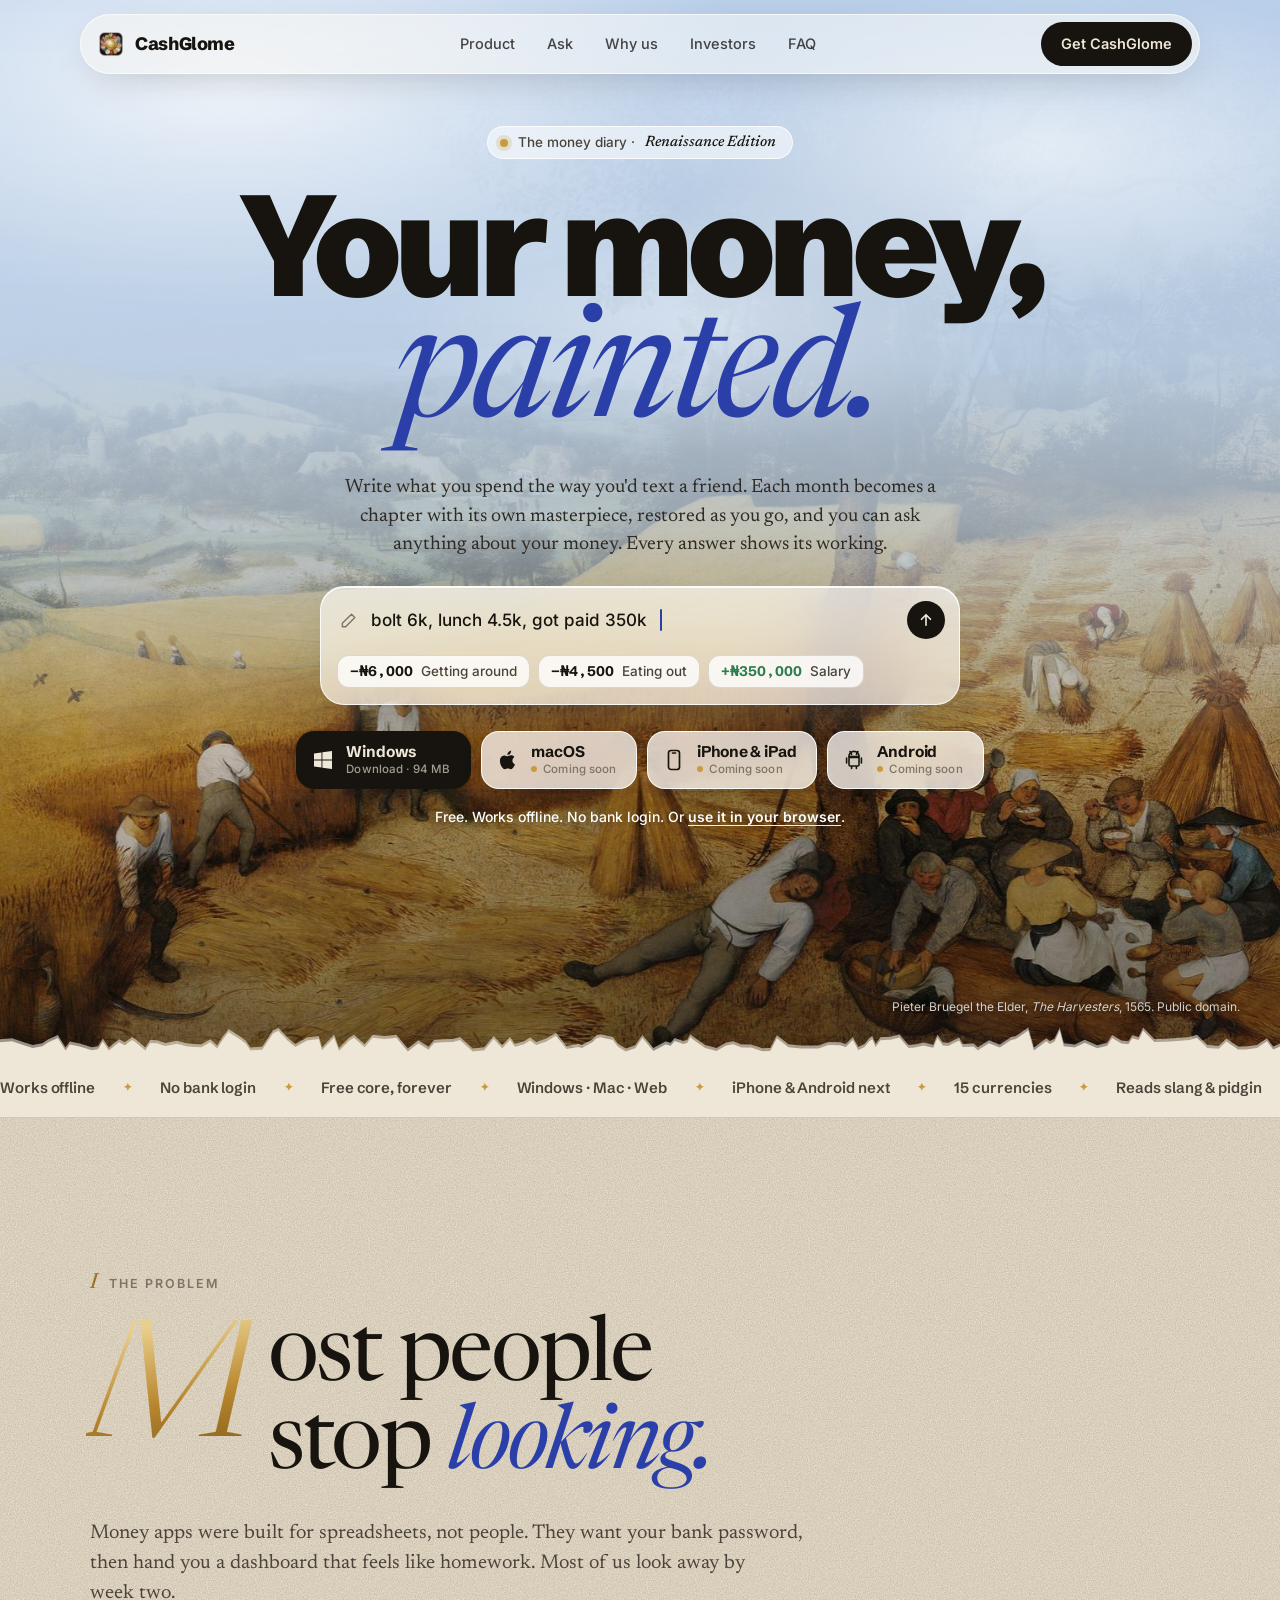
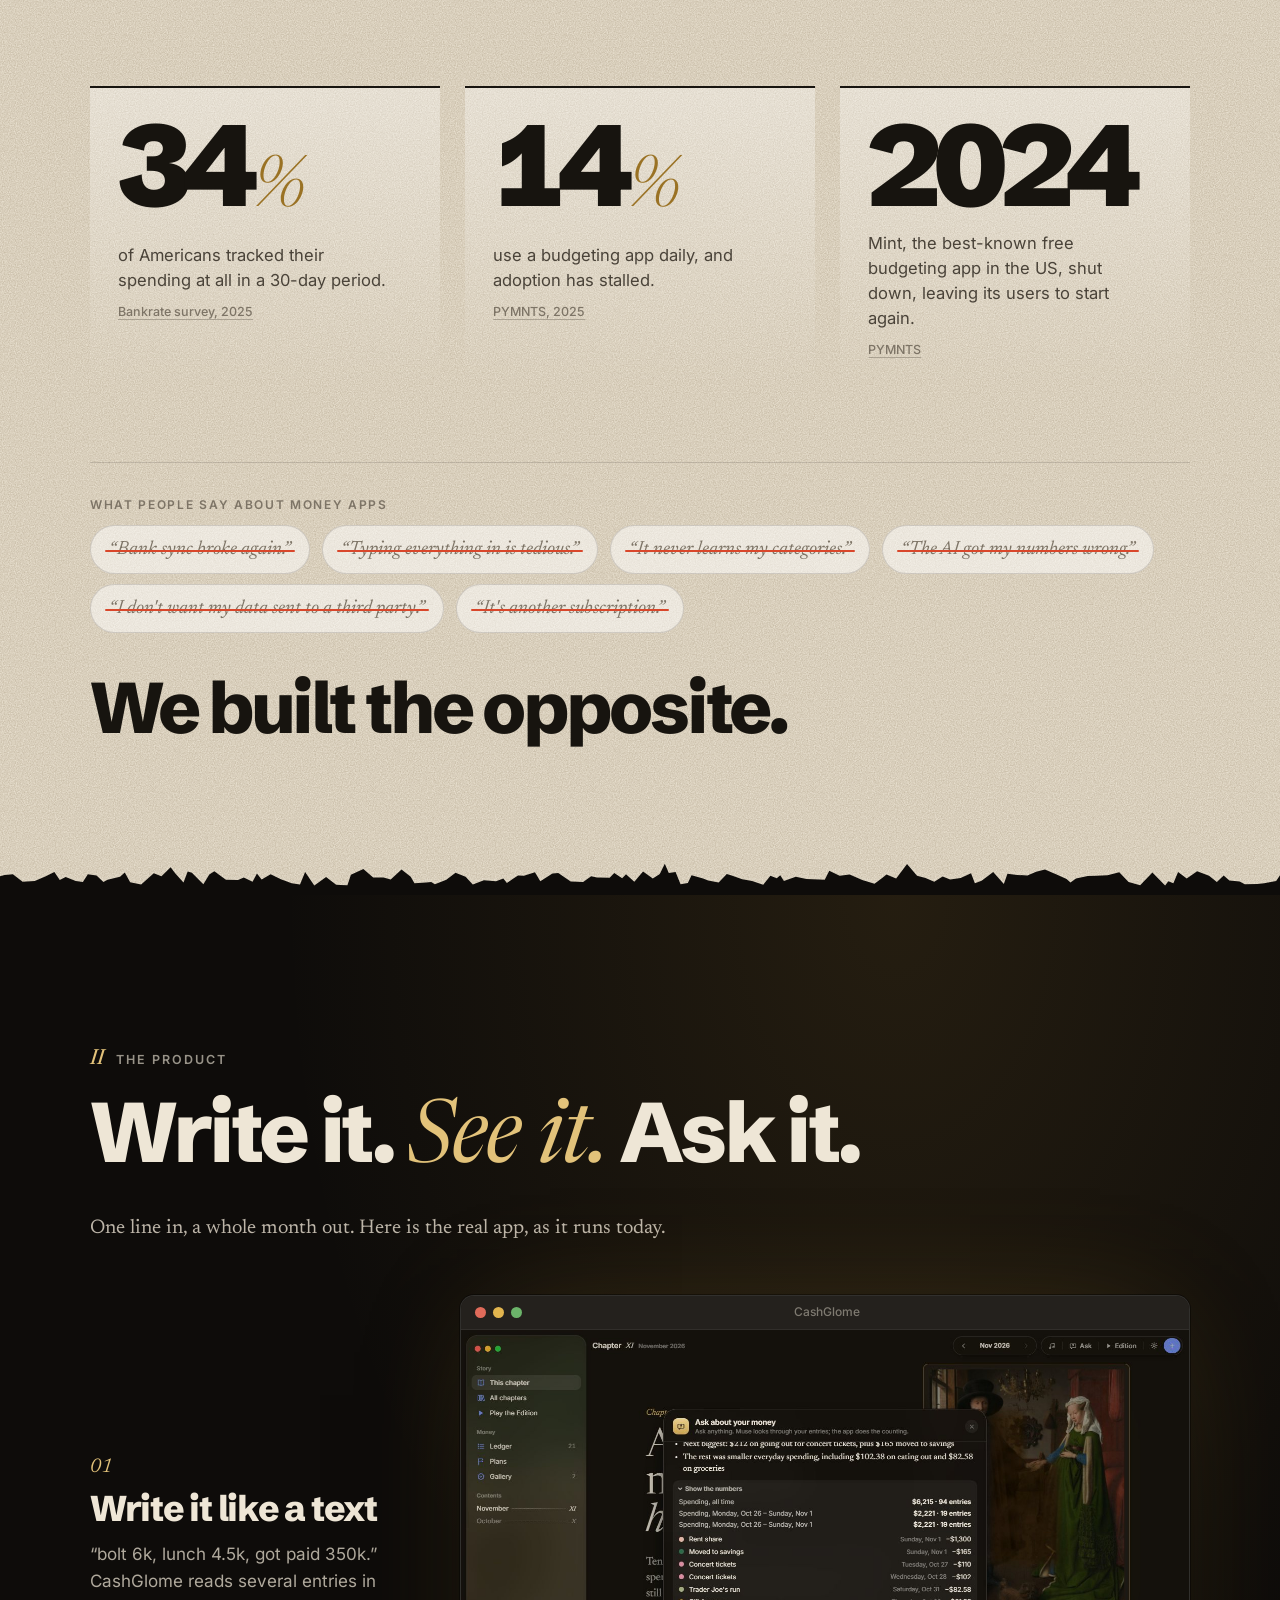
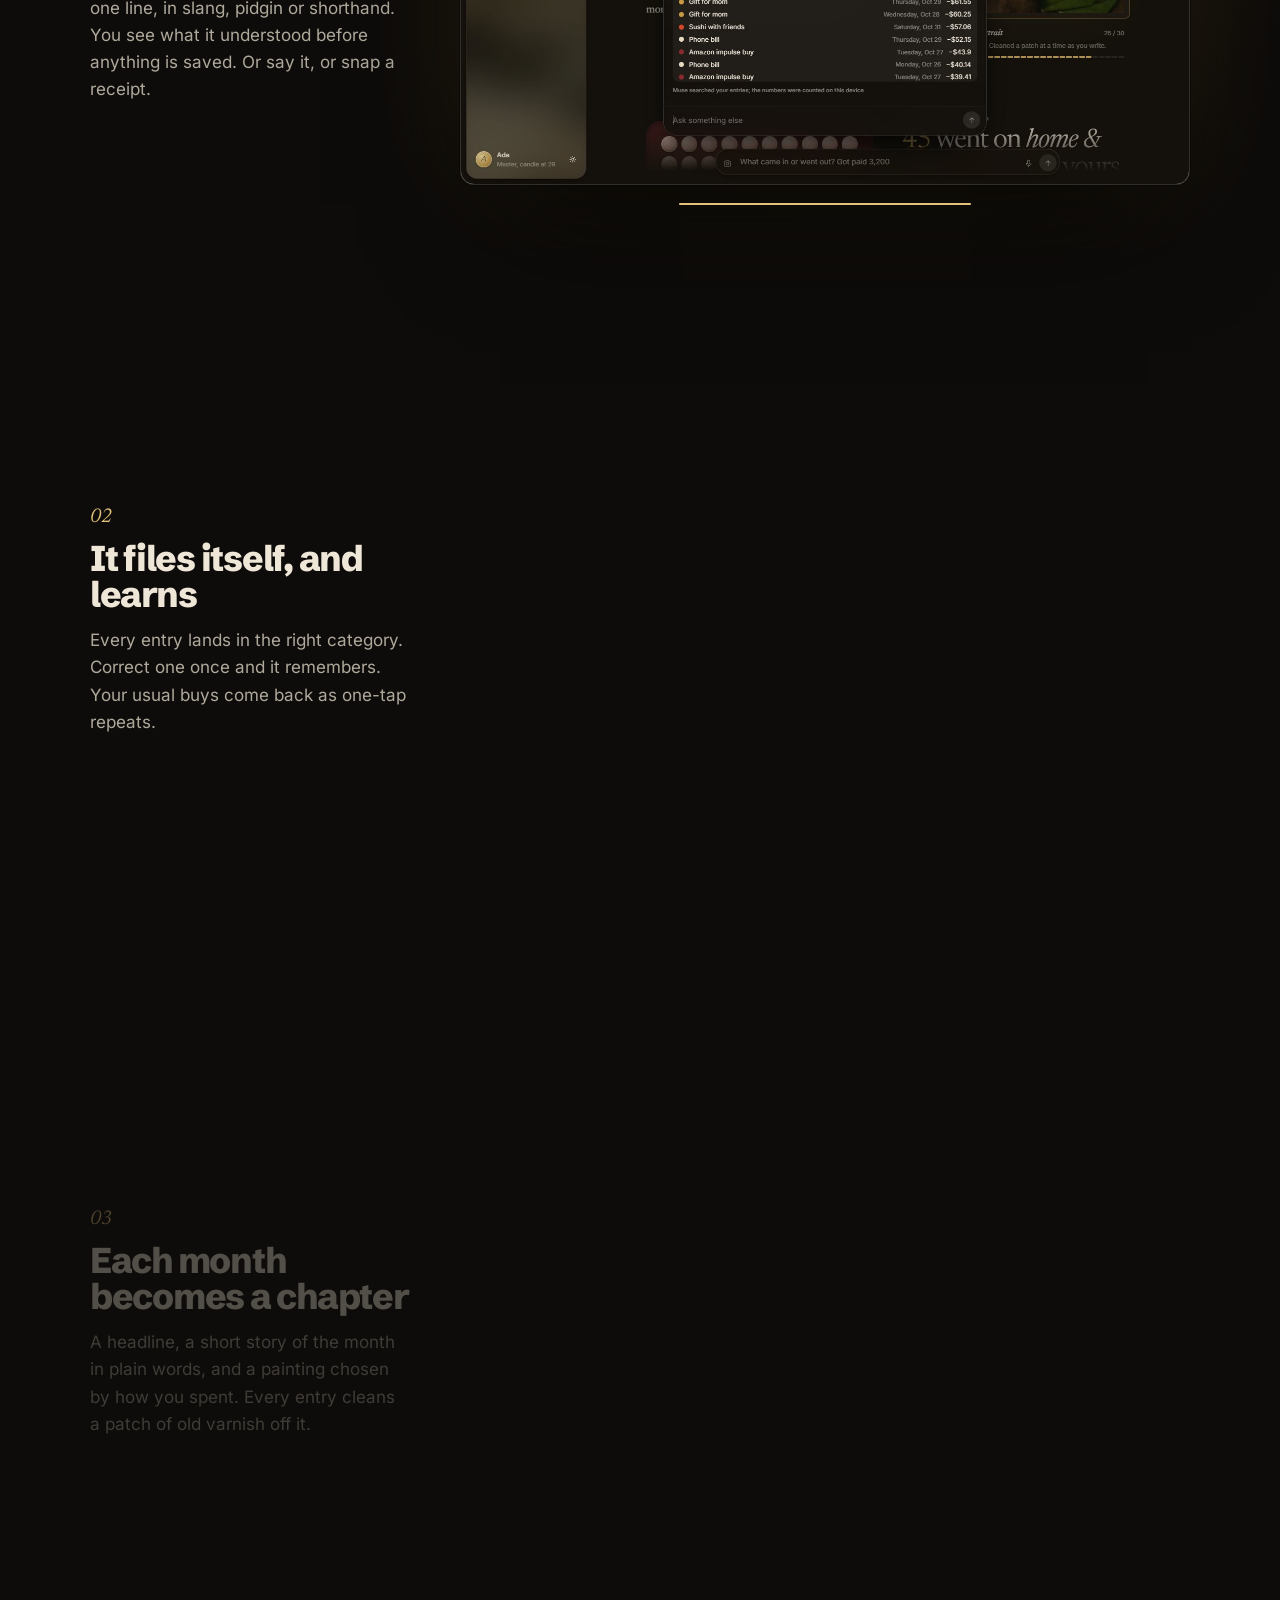
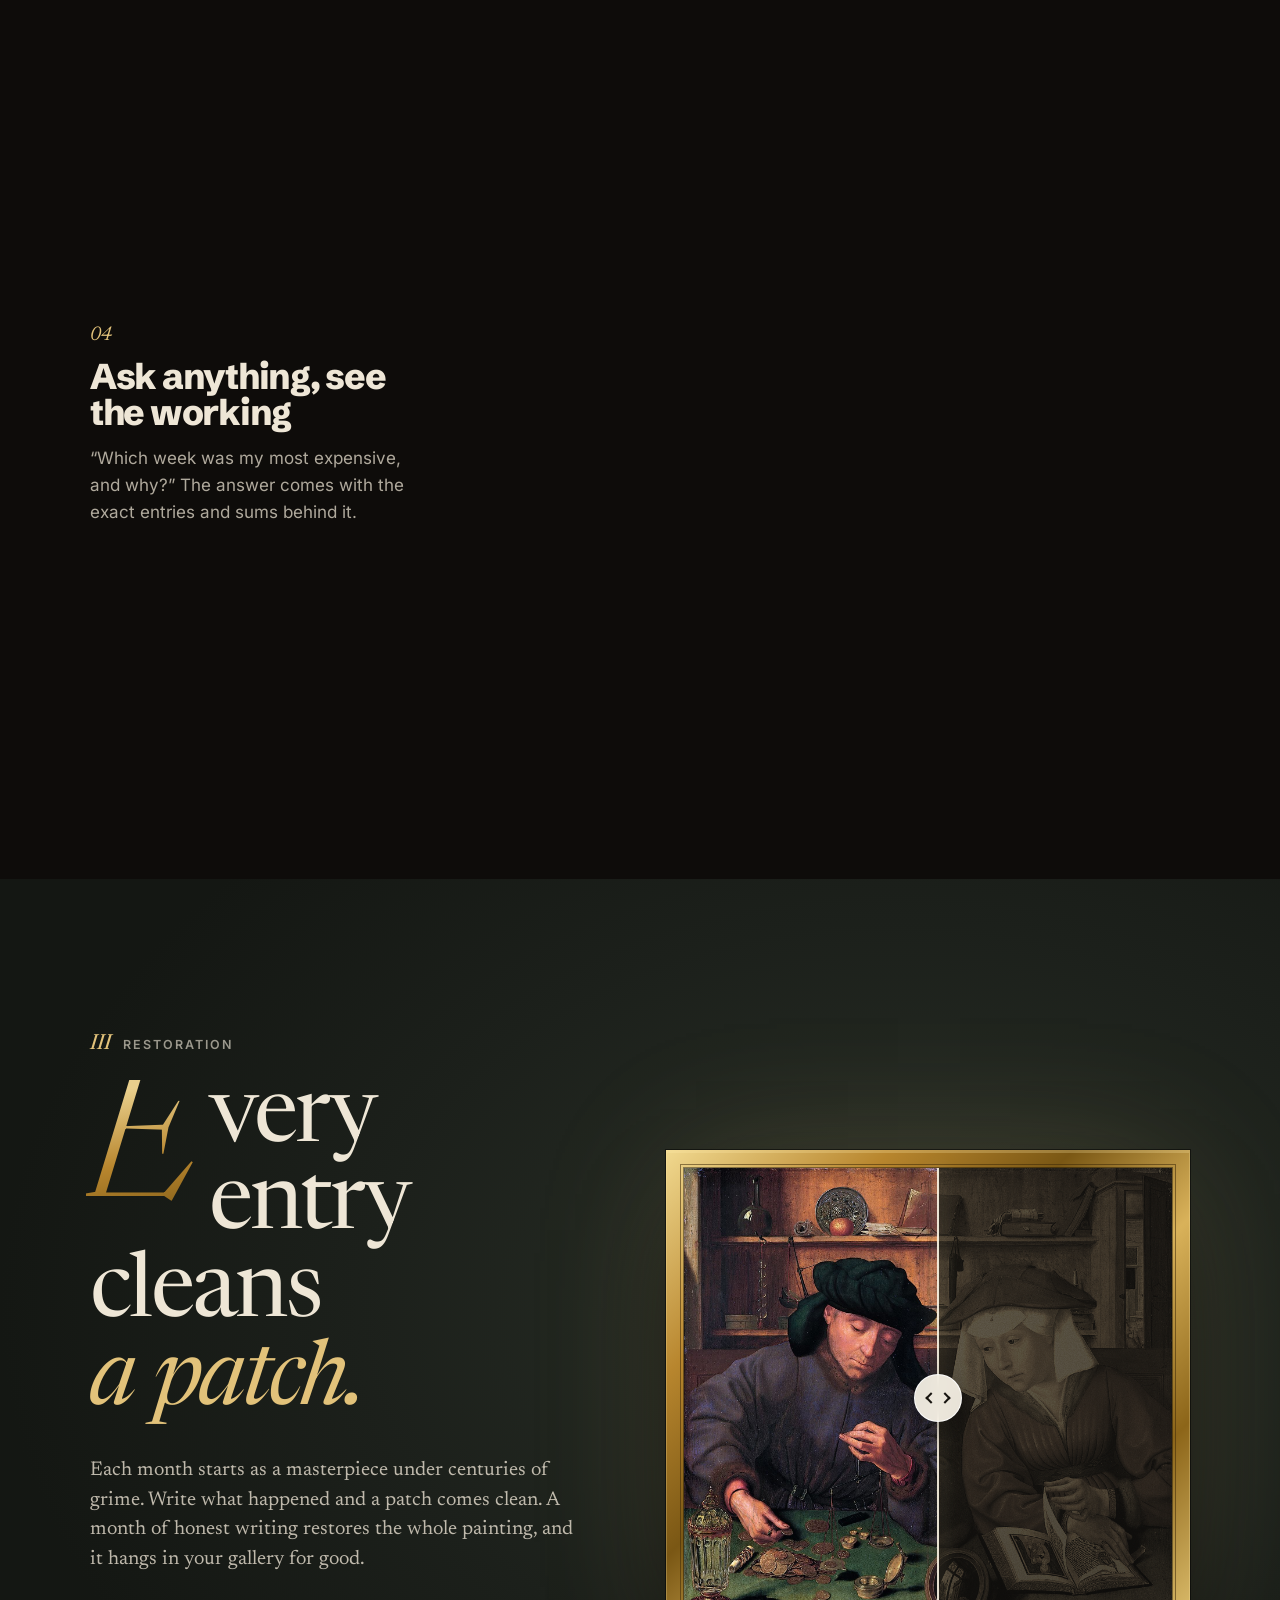
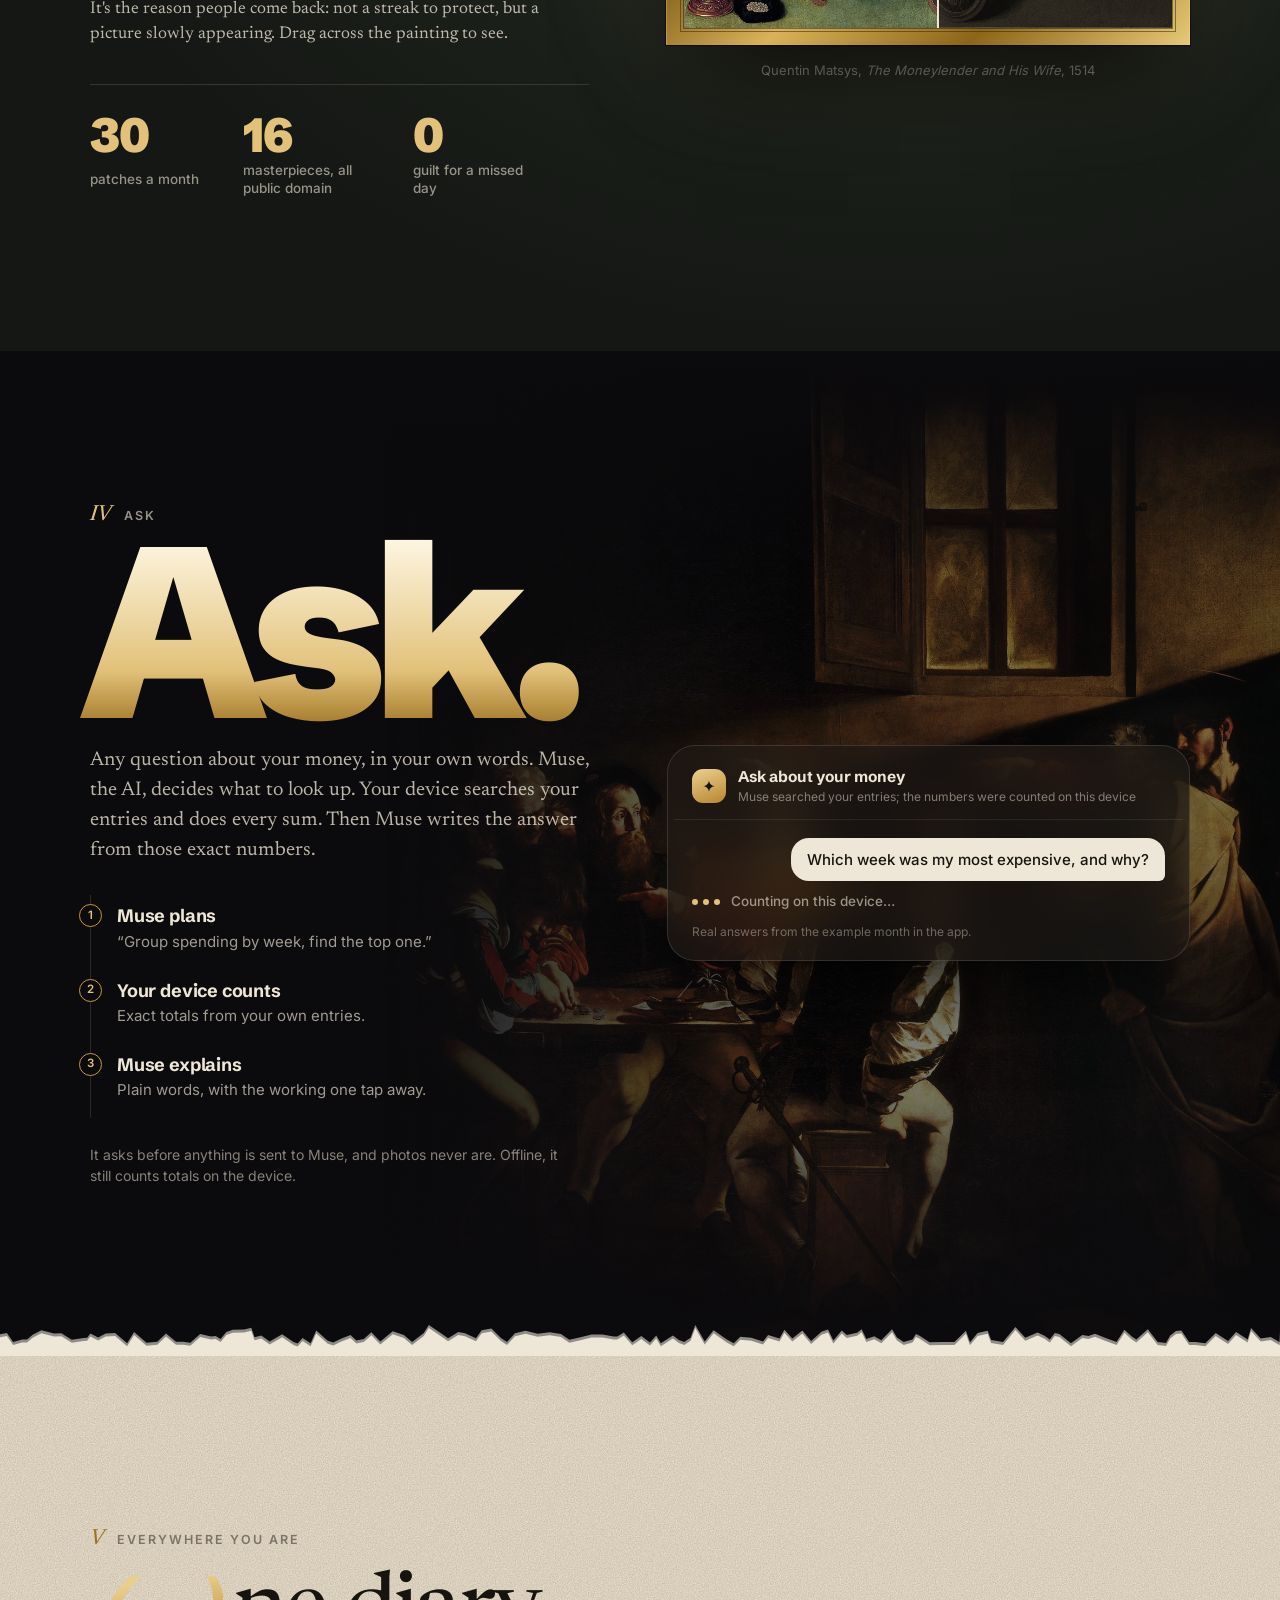
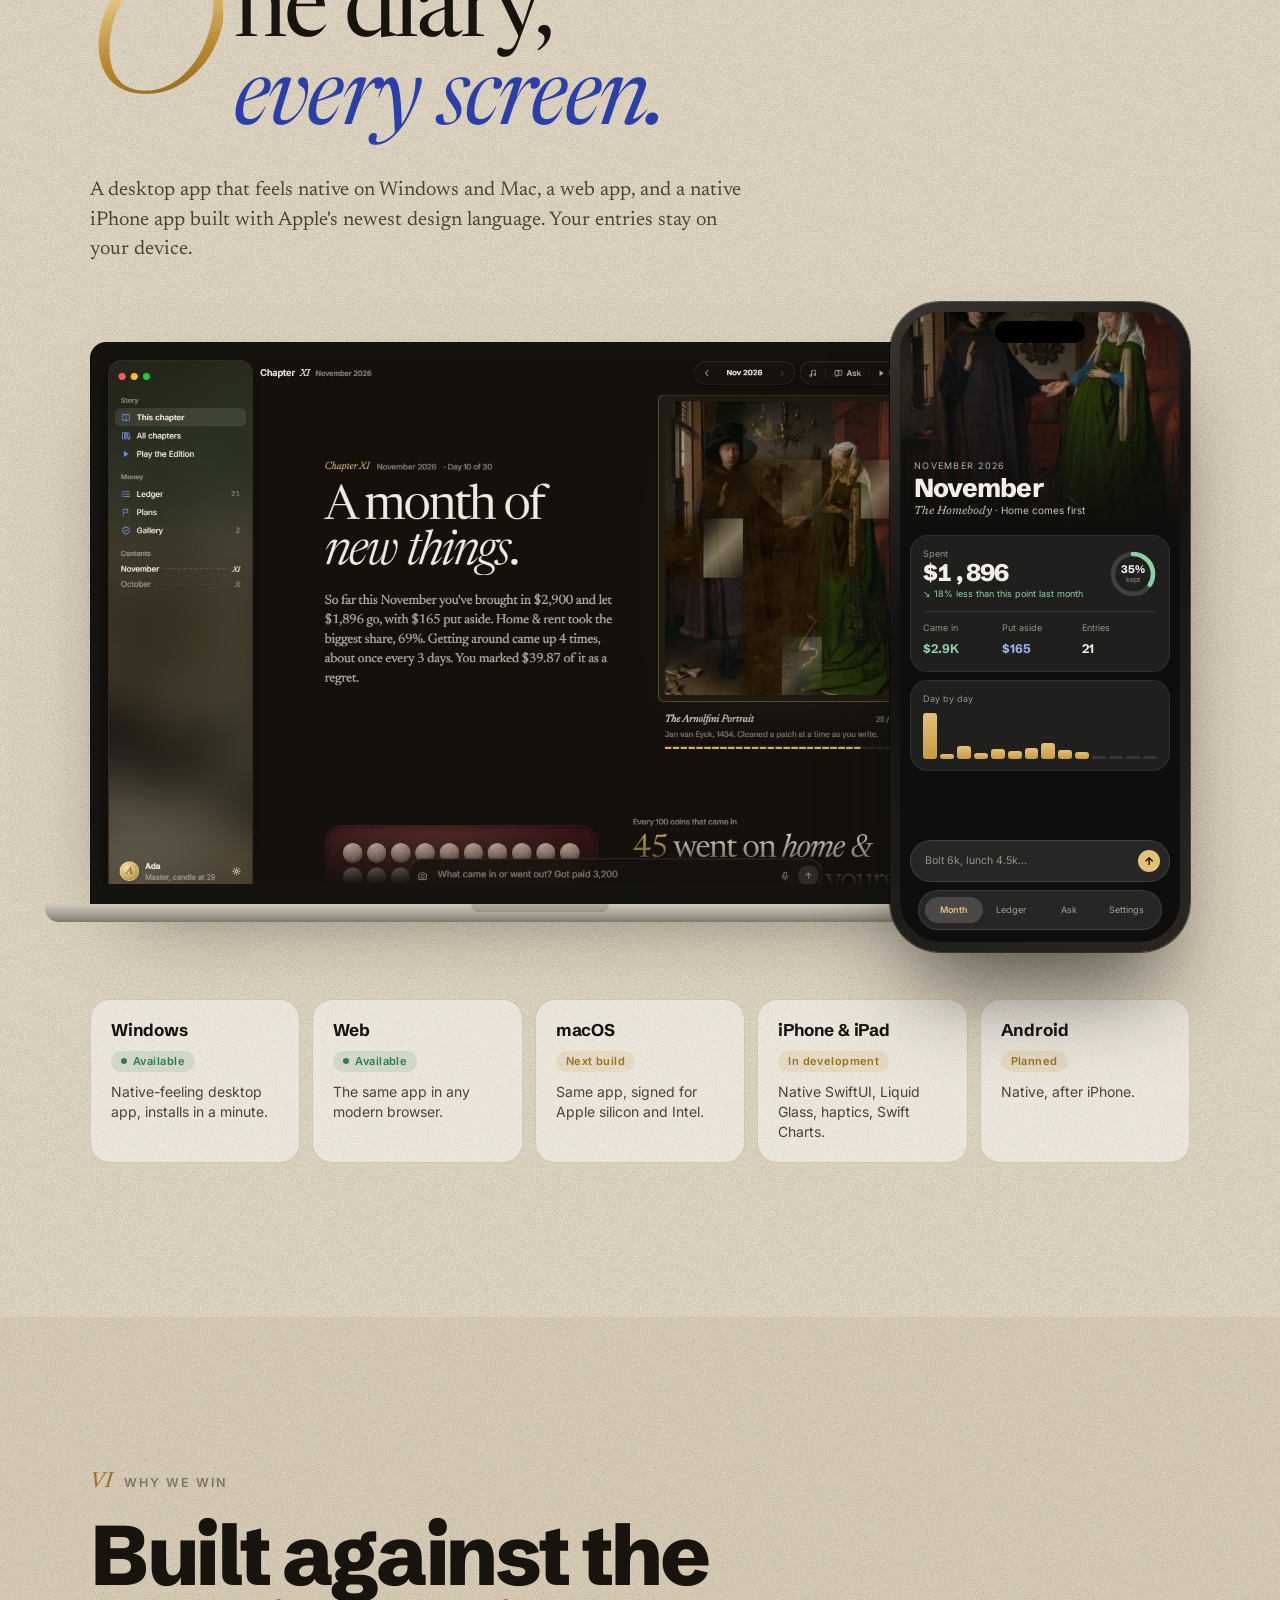
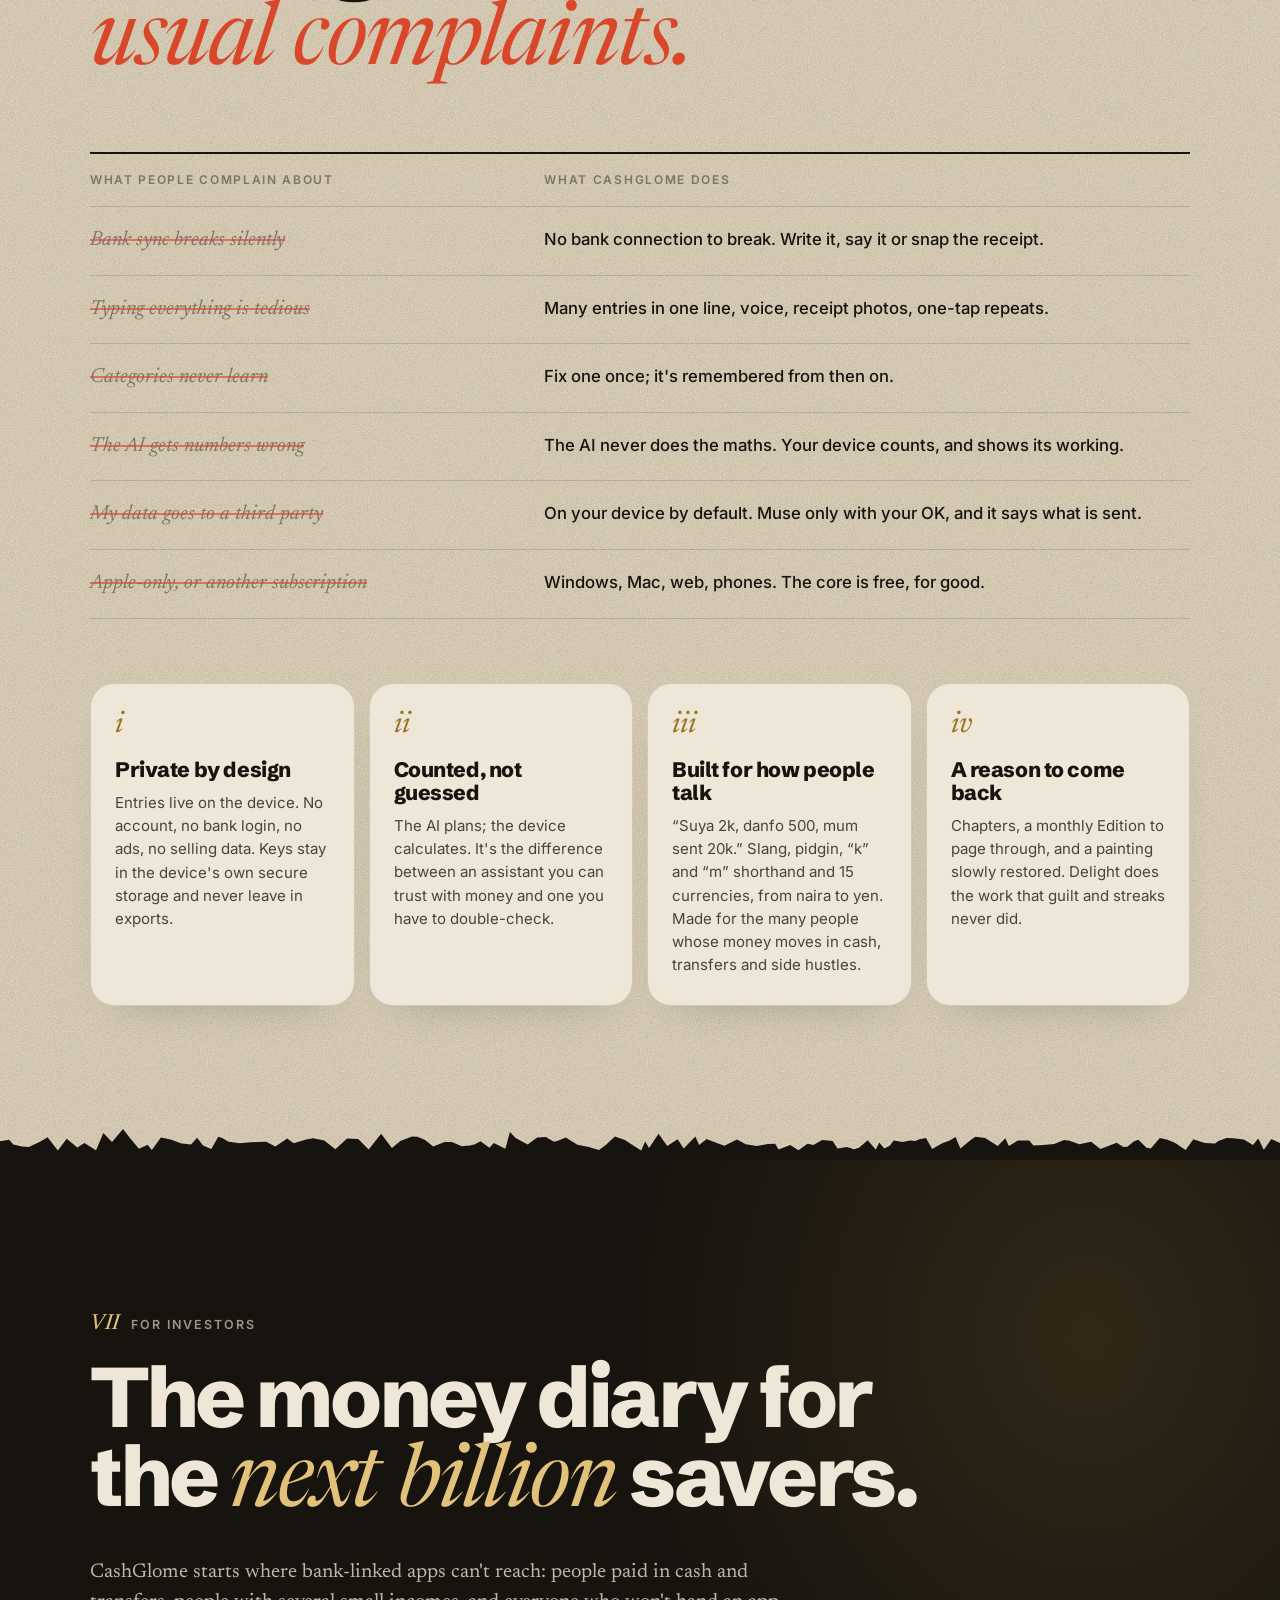
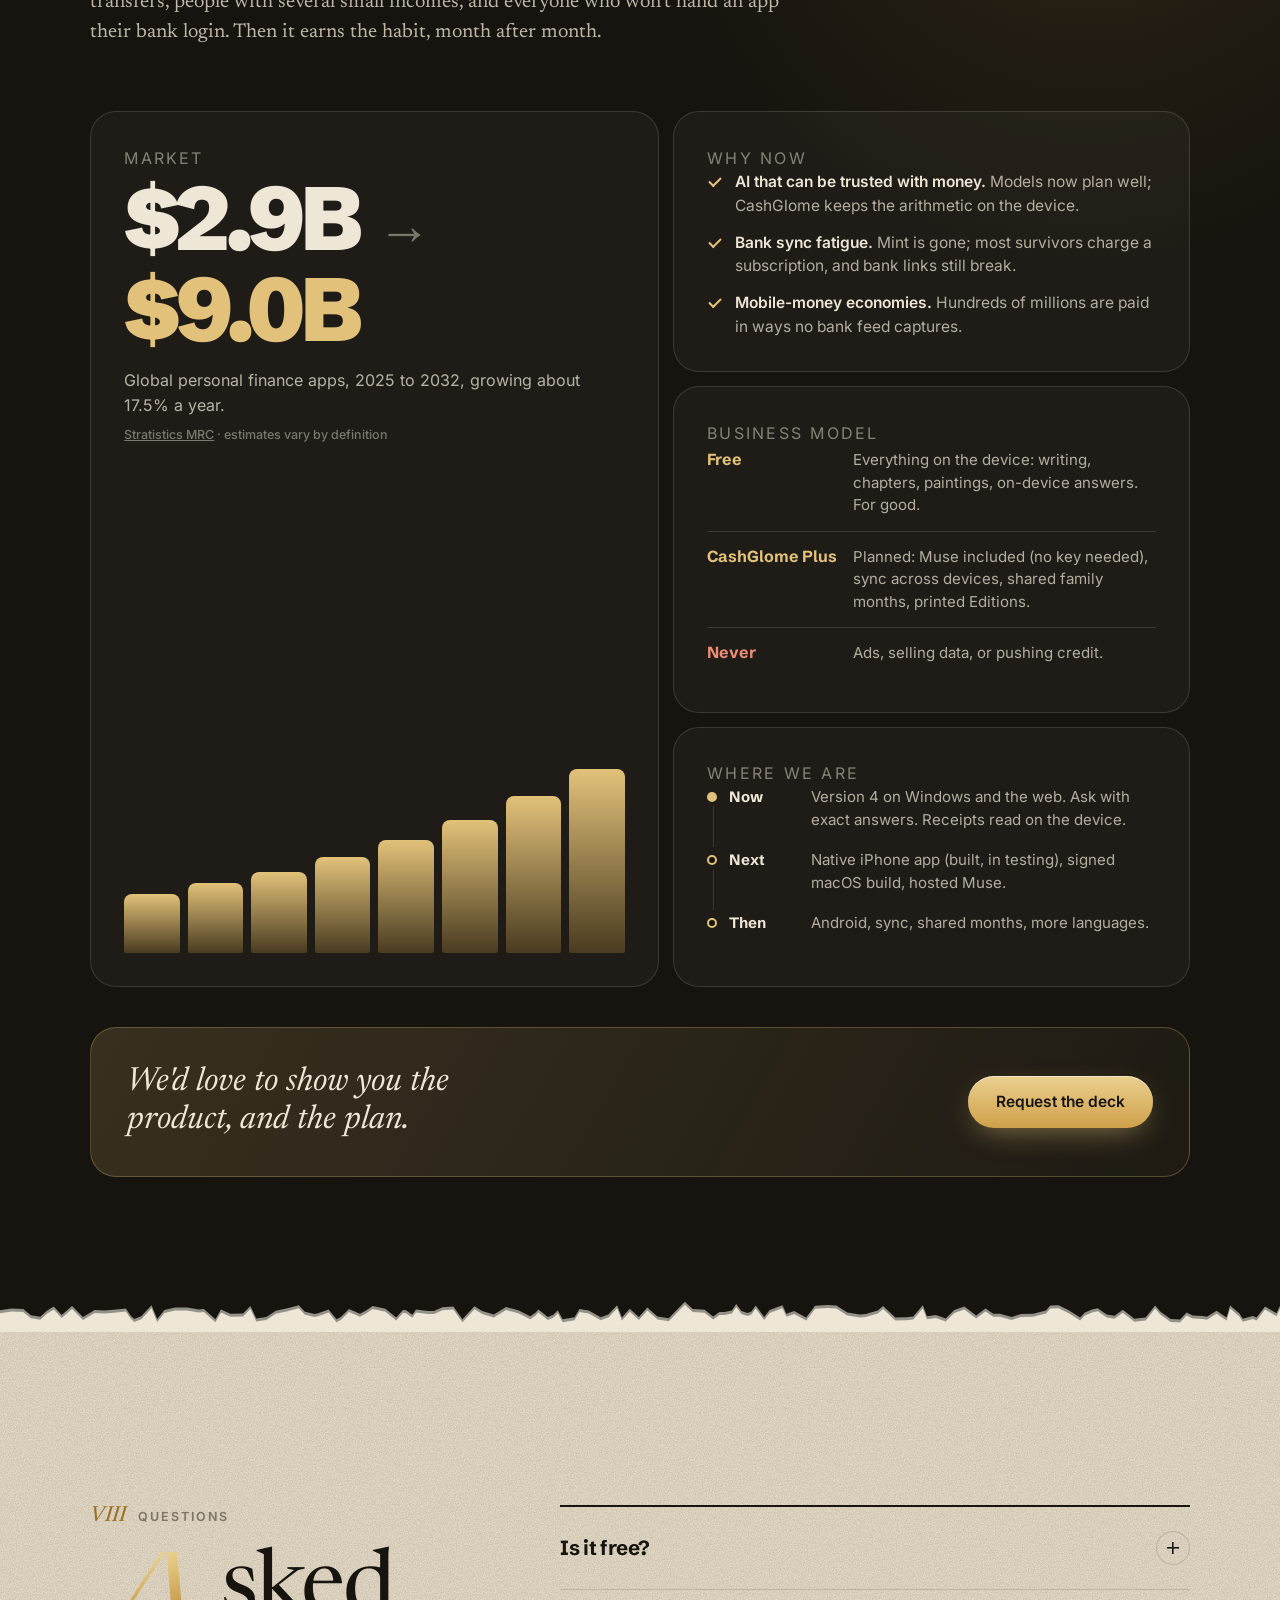
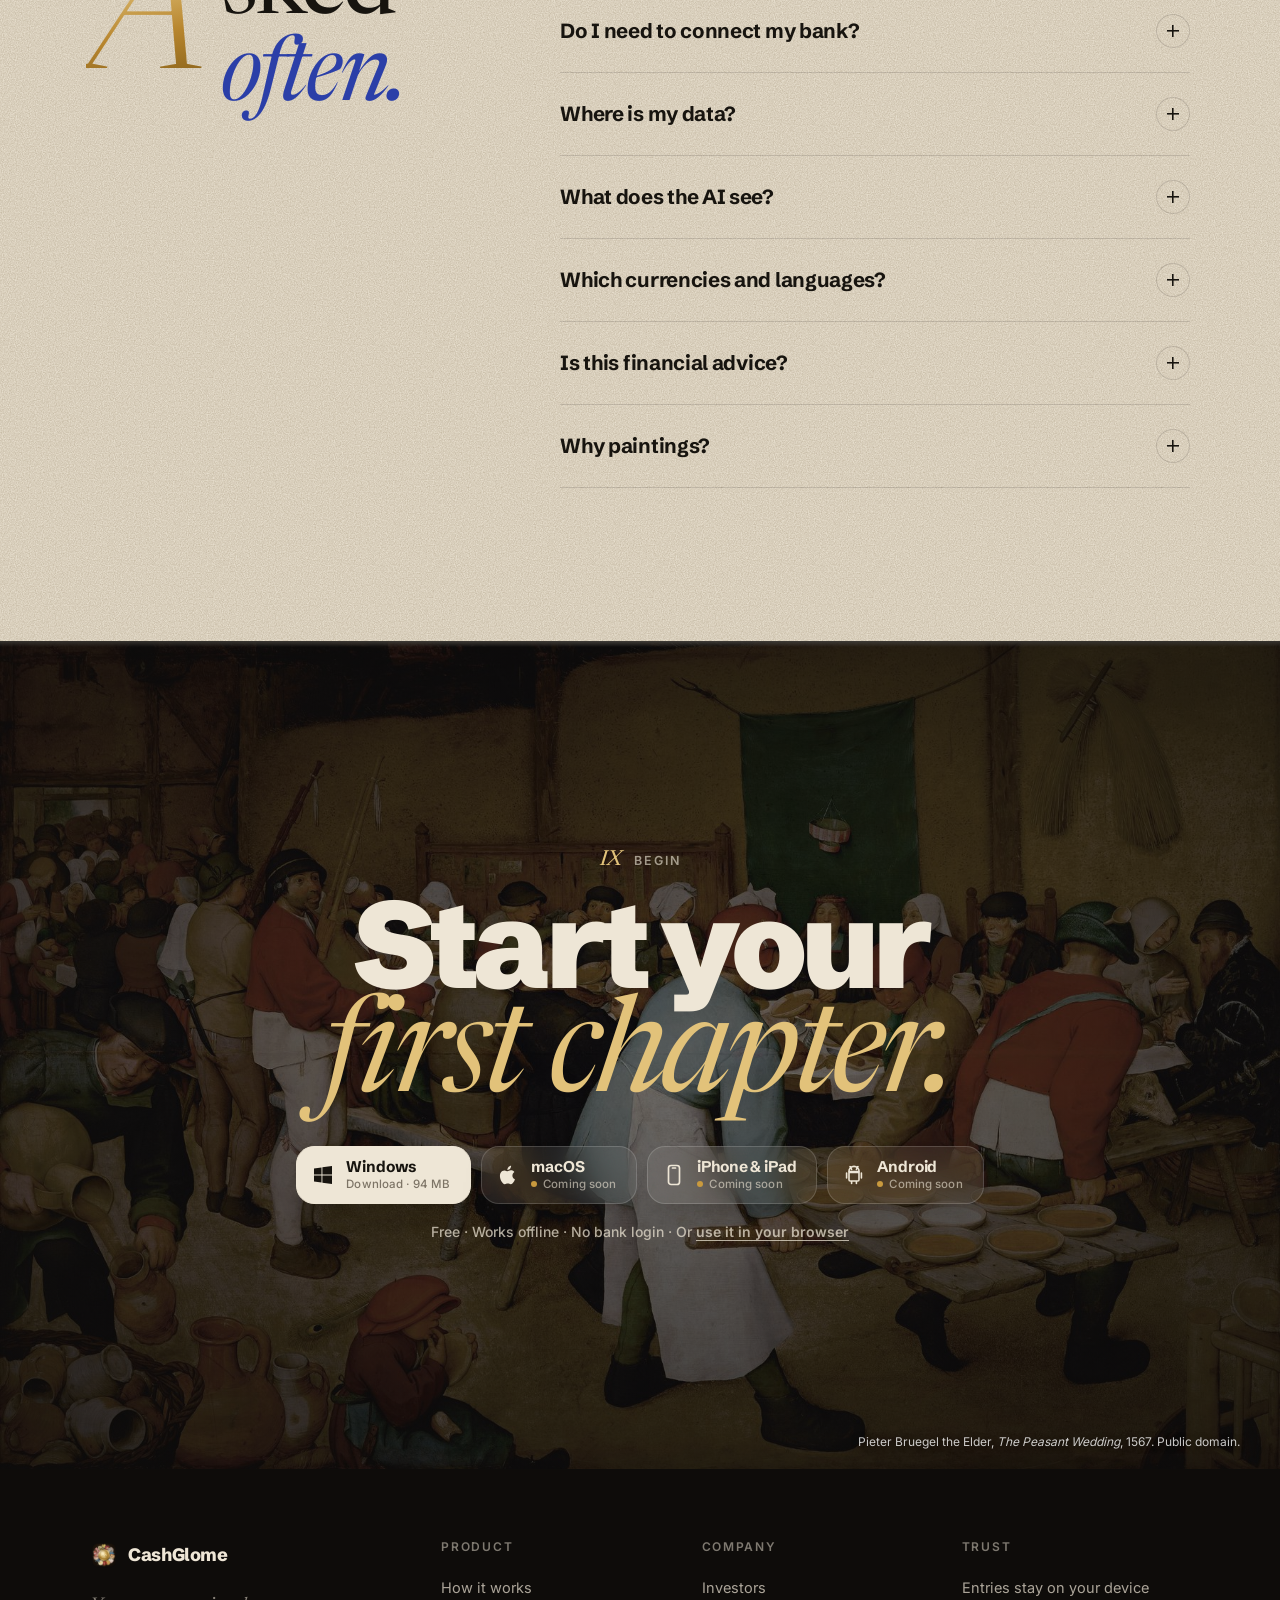
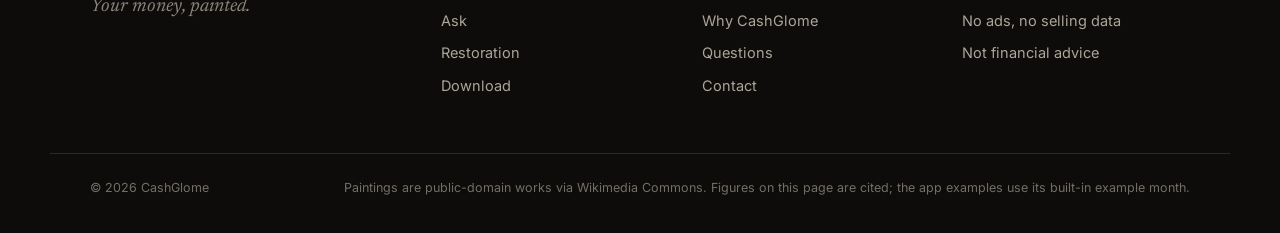
==== index.html @ af5a726a "Ask answers anything from your entries; iPhone app; landing page - Ask: Muse plans with query_entrie" ====
<!doctype html>
<html lang="en">
<head>
  <meta charset="utf-8">
  <meta name="viewport" content="width=device-width, initial-scale=1, viewport-fit=cover">
  <title>CashGlome — Your money, painted.</title>
  <meta name="description" content="CashGlome is a private money diary. Write what you spend the way you'd text a friend; each month becomes a chapter with its own restored masterpiece, and you can ask anything about your money, with the working shown.">
  <meta name="theme-color" content="#0E0C0A">
  <meta property="og:title" content="CashGlome — Your money, painted.">
  <meta property="og:description" content="A private money diary. Write it, see it, ask it. Works offline. No bank login.">
  <meta property="og:image" content="assets/art/lg/harvesters.jpg">
  <link rel="icon" href="assets/icon-64.png">
  <link rel="apple-touch-icon" href="assets/icon-256.png">
  <link rel="preload" href="assets/fonts/grotesk.woff2" as="font" type="font/woff2" crossorigin>
  <link rel="preload" href="assets/fonts/newsreader-italic.woff2" as="font" type="font/woff2" crossorigin>
  <link rel="preload" href="assets/art/lg/harvesters.jpg" as="image" fetchpriority="high">
  <link rel="stylesheet" href="styles.css">
</head>
<body>
<a class="skip" href="#main">Skip to content</a>

<!-- ══════════ Navigation ══════════ -->
<header class="nav" data-nav>
  <a class="brand" href="#top" aria-label="CashGlome, home">
    <img src="assets/icon-64.png" alt="" width="28" height="28">
    <span>CashGlome</span>
  </a>
  <nav class="nav-links" aria-label="Sections">
    <a href="#product">Product</a>
    <a href="#ask">Ask</a>
    <a href="#why">Why us</a>
    <a href="#investors">Investors</a>
    <a href="#faq">FAQ</a>
  </nav>
  <a class="btn btn-ink nav-cta" href="#download" data-os-label>Get CashGlome</a>
</header>

<!-- ══════════ The Contents: a sticky index, like a book's ══════════ -->
<aside class="index" aria-label="Contents" data-index>
  <div class="index-title">Contents</div>
  <ol>
    <li><a href="#problem"><span>The problem</span><i>I</i></a></li>
    <li><a href="#product"><span>The product</span><i>II</i></a></li>
    <li><a href="#restore"><span>Restoration</span><i>III</i></a></li>
    <li><a href="#ask"><span>Ask</span><i>IV</i></a></li>
    <li><a href="#everywhere"><span>Everywhere</span><i>V</i></a></li>
    <li><a href="#why"><span>Why we win</span><i>VI</i></a></li>
    <li><a href="#investors"><span>For investors</span><i>VII</i></a></li>
    <li><a href="#faq"><span>Questions</span><i>VIII</i></a></li>
    <li><a href="#download"><span>Begin</span><i>IX</i></a></li>
  </ol>
</aside>

<main id="main">

<!-- ══════════ Hero ══════════ -->
<section class="hero" id="top" data-theme="light">
  <div class="hero-art" aria-hidden="true">
    <img src="assets/art/lg/harvesters.jpg" srcset="assets/art/harvesters.jpg 960w, assets/art/lg/harvesters.jpg 1800w" sizes="100vw" alt="" fetchpriority="high" decoding="async">
  </div>
  <div class="hero-sky" aria-hidden="true"></div>

  <div class="hero-inner">
    <p class="edition-chip"><span class="dot"></span> The money diary · <em>Renaissance Edition</em></p>
    <h1 class="hero-title">
      <span class="line">Your money,</span>
      <span class="line"><em>painted.</em></span>
    </h1>
    <p class="hero-sub">Write what you spend the way you'd text a friend. Each month becomes a chapter with its own masterpiece, restored as you go, and you can ask anything about your money. Every answer shows its working.</p>

    <!-- A composer, like the app's: it reads as it types. -->
    <div class="composer" aria-label="Example: CashGlome reading a sentence">
      <div class="composer-box">
        <svg class="composer-icon" viewBox="0 0 24 24" aria-hidden="true"><path d="M4 20h4L19 9l-4-4L4 16v4Z" fill="none" stroke="currentColor" stroke-width="1.7" stroke-linejoin="round"/></svg>
        <span class="composer-text" data-typer aria-live="off">bolt 6k, lunch 4.5k, got paid 350k</span><span class="caret" aria-hidden="true"></span>
        <span class="composer-send" aria-hidden="true"><svg viewBox="0 0 24 24"><path d="M12 19V5m0 0-6 6m6-6 6 6" fill="none" stroke="currentColor" stroke-width="2.2" stroke-linecap="round" stroke-linejoin="round"/></svg></span>
      </div>
      <div class="composer-read" data-read aria-live="polite"></div>
    </div>

    <div class="downloads" data-downloads>
      <a class="dl" data-platform="windows" href="#">
        <svg viewBox="0 0 24 24" aria-hidden="true"><path d="M3 5.5 10.5 4.4v7.1H3V5.5Zm0 13 7.5 1.1v-7H3v5.9Zm8.4 1.2L21 21V12.6h-9.6v7.1Zm0-15.4v7.2H21V3l-9.6 1.3Z" fill="currentColor"/></svg>
        <span><b>Windows</b><small data-note>Download</small></span>
      </a>
      <a class="dl" data-platform="mac" href="#">
        <svg viewBox="0 0 24 24" aria-hidden="true"><path d="M16.4 12.6c0-2.3 1.9-3.4 2-3.5-1.1-1.6-2.8-1.8-3.4-1.8-1.4-.1-2.8.9-3.5.9-.7 0-1.8-.9-3-.8-1.5 0-3 .9-3.8 2.3-1.6 2.8-.4 7 1.2 9.3.8 1.1 1.7 2.4 2.9 2.3 1.2 0 1.6-.7 3-.7s1.8.7 3 .7c1.3 0 2.1-1.1 2.8-2.3.9-1.3 1.3-2.6 1.3-2.6s-2.5-1-2.5-3.8ZM14.1 5.8c.6-.8 1.1-1.9 1-3-.9 0-2.1.6-2.7 1.4-.6.7-1.1 1.8-1 2.8 1 .1 2.1-.5 2.7-1.2Z" fill="currentColor"/></svg>
        <span><b>macOS</b><small data-note>Download</small></span>
      </a>
      <a class="dl" data-platform="ios" href="#">
        <svg viewBox="0 0 24 24" aria-hidden="true"><rect x="6.5" y="2.5" width="11" height="19" rx="2.6" fill="none" stroke="currentColor" stroke-width="1.7"/><path d="M10.5 5h3" stroke="currentColor" stroke-width="1.7" stroke-linecap="round"/></svg>
        <span><b>iPhone &amp; iPad</b><small data-note>App Store</small></span>
      </a>
      <a class="dl" data-platform="android" href="#">
        <svg viewBox="0 0 24 24" aria-hidden="true"><path d="M7 9.5h10v7.2a1.3 1.3 0 0 1-1.3 1.3H8.3A1.3 1.3 0 0 1 7 16.7V9.5Zm-.1-1a5.1 5.1 0 0 1 10.2 0H6.9ZM9.6 6.4h.01M14.4 6.4h.01M8 3.6l1.2 1.8M16 3.6l-1.2 1.8M4.6 10v5M19.4 10v5M9.6 18v2.4M14.4 18v2.4" fill="none" stroke="currentColor" stroke-width="1.6" stroke-linecap="round"/></svg>
        <span><b>Android</b><small data-note>Google Play</small></span>
      </a>
    </div>
    <p class="hero-fine">Free. Works offline. No bank login. Or <a href="#" data-web-link>use it in your browser</a>.</p>
  </div>

  <p class="hero-credit">Pieter Bruegel the Elder, <em>The Harvesters</em>, 1565. Public domain.</p>
  <svg class="tear tear-bottom" data-tear="paper" aria-hidden="true" preserveAspectRatio="none"></svg>
</section>

<!-- ══════════ Facts ticker ══════════ -->
<div class="ticker" aria-label="At a glance" data-theme="light">
  <div class="ticker-track">
    <span>Works offline</span><span>No bank login</span><span>Free core, forever</span><span>Windows · Mac · Web</span><span>iPhone &amp; Android next</span>
    <span>15 currencies</span><span>Reads slang &amp; pidgin</span><span>Categories that learn</span><span>Answers show their working</span><span>16 public-domain masterpieces</span>
    <span aria-hidden="true">Works offline</span><span aria-hidden="true">No bank login</span><span aria-hidden="true">Free core, forever</span><span aria-hidden="true">Windows · Mac · Web</span><span aria-hidden="true">iPhone &amp; Android next</span>
    <span aria-hidden="true">15 currencies</span><span aria-hidden="true">Reads slang &amp; pidgin</span><span aria-hidden="true">Categories that learn</span><span aria-hidden="true">Answers show their working</span><span aria-hidden="true">16 public-domain masterpieces</span>
  </div>
</div>

<!-- ══════════ I. The problem ══════════ -->
<section class="paper section" id="problem" data-theme="light">
  <div class="wrap">
    <p class="kicker"><i>I</i> The problem</p>
    <h2 class="swash"><span class="cap">M</span>ost people stop <em>looking.</em></h2>
    <p class="lede">Money apps were built for spreadsheets, not people. They want your bank password, then hand you a dashboard that feels like homework. Most of us look away by week two.</p>

    <div class="stats">
      <figure class="stat reveal">
        <div class="stat-num" data-count="34">34<span>%</span></div>
        <figcaption>of Americans tracked their spending at all in a 30-day period.<cite><a href="https://www.cpapracticeadvisor.com/2025/06/10/more-than-two-thirds-of-americans-arent-reviewing-their-budgets-survey-reveals/162791/" rel="noopener" target="_blank">Bankrate survey, 2025</a></cite></figcaption>
      </figure>
      <figure class="stat reveal">
        <div class="stat-num" data-count="14">14<span>%</span></div>
        <figcaption>use a budgeting app daily, and adoption has stalled.<cite><a href="https://www.pymnts.com/mobile/2025/daily-budget-app-adoption-stalls-at-14-percent/" rel="noopener" target="_blank">PYMNTS, 2025</a></cite></figcaption>
      </figure>
      <figure class="stat reveal">
        <div class="stat-num">2024</div>
        <figcaption>Mint, the best-known free budgeting app in the US, shut down, leaving its users to start again.<cite><a href="https://www.pymnts.com/financial-apps/2023/intuit-to-shut-down-mint-invite-users-to-credit-karma/" rel="noopener" target="_blank">PYMNTS</a></cite></figcaption>
      </figure>
    </div>

    <div class="complaints">
      <p class="label">What people say about money apps</p>
      <ul>
        <li>“Bank sync broke again.”</li>
        <li>“Typing everything in is tedious.”</li>
        <li>“It never learns my categories.”</li>
        <li>“The AI got my numbers wrong.”</li>
        <li>“I don't want my data sent to a third party.”</li>
        <li>“It's another subscription.”</li>
      </ul>
      <p class="complaints-after">We built the opposite.</p>
    </div>
  </div>
  <svg class="tear tear-bottom" data-tear="night" aria-hidden="true" preserveAspectRatio="none"></svg>
</section>

<!-- ══════════ II. The product: a sticky story (scroll to play) ══════════ -->
<section class="night section product" id="product" data-theme="dark">
  <div class="wrap">
    <p class="kicker"><i>II</i> The product</p>
    <h2 class="display">Write it. <em>See it.</em> Ask it.</h2>
    <p class="lede">One line in, a whole month out. Here is the real app, as it runs today.</p>
  </div>

  <div class="story" data-story>
    <div class="story-sticky">
      <ol class="story-steps">
        <li class="step" data-step="0">
          <span class="step-n">01</span>
          <h3>Write it like a text</h3>
          <p>“bolt 6k, lunch 4.5k, got paid 350k.” CashGlome reads several entries in one line, in slang, pidgin or shorthand. You see what it understood before anything is saved. Or say it, or snap a receipt.</p>
        </li>
        <li class="step" data-step="1">
          <span class="step-n">02</span>
          <h3>It files itself, and learns</h3>
          <p>Every entry lands in the right category. Correct one once and it remembers. Your usual buys come back as one-tap repeats.</p>
        </li>
        <li class="step" data-step="2">
          <span class="step-n">03</span>
          <h3>Each month becomes a chapter</h3>
          <p>A headline, a short story of the month in plain words, and a painting chosen by how you spent. Every entry cleans a patch of old varnish off it.</p>
        </li>
        <li class="step" data-step="3">
          <span class="step-n">04</span>
          <h3>Ask anything, see the working</h3>
          <p>“Which week was my most expensive, and why?” The answer comes with the exact entries and sums behind it.</p>
        </li>
      </ol>
      <div class="stage" aria-hidden="true">
        <div class="window">
          <div class="window-bar"><i></i><i></i><i></i><span>CashGlome</span></div>
          <div class="window-body">
            <img class="shot" data-shot="0" src="assets/shots/s7-composer.jpg" alt="" loading="lazy" decoding="async">
            <img class="shot" data-shot="1" src="assets/shots/s4-ledger.jpg" alt="" loading="lazy" decoding="async">
            <img class="shot" data-shot="2" src="assets/shots/s1-chapter.jpg" alt="" loading="lazy" decoding="async">
            <img class="shot" data-shot="3" src="assets/shots/s6-ask-numbers.jpg" alt="" loading="lazy" decoding="async">
          </div>
        </div>
        <div class="stage-progress"><span></span></div>
      </div>
    </div>
  </div>
</section>

<!-- ══════════ III. Restoration ══════════ -->
<section class="gallery section restore" id="restore" data-theme="dark">
  <div class="wrap restore-grid">
    <div class="restore-copy">
      <p class="kicker"><i>III</i> Restoration</p>
      <h2 class="swash light"><span class="cap">E</span>very entry cleans <em>a patch.</em></h2>
      <p class="lede">Each month starts as a masterpiece under centuries of grime. Write what happened and a patch comes clean. A month of honest writing restores the whole painting, and it hangs in your gallery for good.</p>
      <p class="lede small">It's the reason people come back: not a streak to protect, but a picture slowly appearing. Drag across the painting to see.</p>
      <dl class="restore-facts">
        <div><dt>30</dt><dd>patches a month</dd></div>
        <div><dt>16</dt><dd>masterpieces, all public domain</dd></div>
        <div><dt>0</dt><dd>guilt for a missed day</dd></div>
      </dl>
    </div>
    <figure class="restorer" data-restorer>
      <div class="restorer-frame">
        <img class="clean" src="assets/art/lg/moneylender.jpg" alt="The Moneylender and His Wife by Quentin Matsys, partly cleaned" loading="lazy" decoding="async">
        <div class="varnish" data-varnish>
          <img src="assets/art/lg/moneylender.jpg" alt="" loading="lazy" decoding="async">
        </div>
        <div class="restorer-handle" data-handle role="slider" tabindex="0" aria-label="Clean the painting" aria-valuemin="0" aria-valuemax="100" aria-valuenow="58">
          <span></span>
        </div>
      </div>
      <figcaption>Quentin Matsys, <em>The Moneylender and His Wife</em>, 1514</figcaption>
    </figure>
  </div>
</section>

<!-- ══════════ IV. Ask ══════════ -->
<section class="cosmos section ask" id="ask" data-theme="dark">
  <div class="ask-art" aria-hidden="true">
    <img src="assets/art/lg/matthew.jpg" alt="" loading="lazy" decoding="async">
  </div>
  <div class="wrap ask-grid">
    <div class="ask-copy">
      <p class="kicker"><i>IV</i> Ask</p>
      <h2 class="giant">Ask.</h2>
      <p class="lede">Any question about your money, in your own words. Muse, the AI, decides what to look up. Your device searches your entries and does every sum. Then Muse writes the answer from those exact numbers.</p>
      <ol class="flow">
        <li><b>Muse plans</b><span>“Group spending by week, find the top one.”</span></li>
        <li><b>Your device counts</b><span>Exact totals from your own entries.</span></li>
        <li><b>Muse explains</b><span>Plain words, with the working one tap away.</span></li>
      </ol>
      <p class="fine">It asks before anything is sent to Muse, and photos never are. Offline, it still counts totals on the device.</p>
    </div>

    <div class="chat" data-chat>
      <div class="chat-head"><span class="chat-badge">✦</span><div><b>Ask about your money</b><small>Muse searched your entries; the numbers were counted on this device</small></div></div>
      <div class="chat-body">
        <p class="q">Which week was my most expensive, and why?</p>
        <div class="a">
          <p class="thinking" data-thinking><i></i><i></i><i></i> <span>Looking at spending, grouped by week…</span></p>
          <div class="a-text">
            <p>Your most expensive week was the week of 26 October: <b>$2,221</b> across 19 entries.</p>
            <ul>
              <li>Rent, $1,300, landed on the 1st, more than half the week.</li>
              <li>$212 on concert tickets, and $165 moved to savings.</li>
              <li>The rest was everyday: $102 eating out, $83 on groceries.</li>
            </ul>
            <details>
              <summary>Show the numbers</summary>
              <dl>
                <div><dt>Spending, 26 Oct – 1 Nov</dt><dd>$2,221 · 19 entries</dd></div>
                <div><dt>Rent share · Sun 1 Nov</dt><dd>−$1,300</dd></div>
                <div><dt>Concert tickets · Tue 27 Oct</dt><dd>−$110</dd></div>
                <div><dt>Concert tickets · Wed 28 Oct</dt><dd>−$102</dd></div>
                <div><dt>Trader Joe's run · Sat 31 Oct</dt><dd>−$82.58</dd></div>
              </dl>
            </details>
          </div>
        </div>
        <p class="q">What did I buy last Friday?</p>
        <div class="a"><div class="a-text"><p>Last Friday, 6 November, you spent <b>$24.86</b>: a gym day pass ($22.17) and a metro card ($2.69).</p></div></div>
      </div>
      <p class="chat-note">Real answers from the example month in the app.</p>
    </div>
  </div>
</section>

<!-- ══════════ V. Everywhere ══════════ -->
<section class="paper section everywhere" id="everywhere" data-theme="light">
  <svg class="tear tear-top" data-tear="paper" aria-hidden="true" preserveAspectRatio="none"></svg>
  <div class="wrap">
    <p class="kicker"><i>V</i> Everywhere you are</p>
    <h2 class="swash"><span class="cap">O</span>ne diary, <em>every screen.</em></h2>
    <p class="lede">A desktop app that feels native on Windows and Mac, a web app, and a native iPhone app built with Apple's newest design language. Your entries stay on your device.</p>

    <div class="devices">
      <div class="laptop reveal">
        <div class="laptop-screen"><img src="assets/shots/s1-chapter.jpg" alt="CashGlome on the desktop: a month's chapter with its painting" loading="lazy" decoding="async"></div>
        <div class="laptop-base"></div>
      </div>
      <div class="phone reveal" aria-label="The CashGlome iPhone app, Month screen (design)">
        <div class="phone-screen">
          <div class="p-hero"><img src="assets/art/arnolfini.jpg" alt="" loading="lazy" decoding="async"><div class="p-hero-text"><small>November 2026</small><b>November</b><span><em>The Homebody</em> · Home comes first</span></div></div>
          <div class="p-card">
            <div class="p-row"><div><small>Spent</small><b class="p-big">$1,896</b><span class="p-down">↘ 18% less than this point last month</span></div><div class="p-ring"><svg viewBox="0 0 36 36"><circle cx="18" cy="18" r="15" fill="none" stroke="currentColor" stroke-opacity=".15" stroke-width="3.4"/><circle cx="18" cy="18" r="15" fill="none" stroke="#8FCFA8" stroke-width="3.4" stroke-dasharray="32 94.2" stroke-linecap="round" transform="rotate(-90 18 18)"/></svg><span>35%<small>kept</small></span></div></div>
            <div class="p-trio"><div><small>Came in</small><b class="g">$2.9K</b></div><div><small>Put aside</small><b class="s">$165</b></div><div><small>Entries</small><b>21</b></div></div>
          </div>
          <div class="p-card p-bars"><small>Day by day</small><div class="bars"><i style="--h:100%"></i><i style="--h:12%"></i><i style="--h:30%"></i><i style="--h:14%"></i><i style="--h:22%"></i><i style="--h:18%"></i><i style="--h:26%"></i><i style="--h:35%"></i><i style="--h:20%"></i><i style="--h:16%"></i><i class="f"></i><i class="f"></i><i class="f"></i><i class="f"></i></div></div>
          <div class="p-composer">Bolt 6k, lunch 4.5k…<span>↑</span></div>
          <div class="p-tabs"><span class="on">Month</span><span>Ledger</span><span>Ask</span><span>Settings</span></div>
        </div>
      </div>
    </div>

    <div class="platforms">
      <div class="platform"><b>Windows</b><span class="pill live">Available</span><p>Native-feeling desktop app, installs in a minute.</p></div>
      <div class="platform"><b>Web</b><span class="pill live">Available</span><p>The same app in any modern browser.</p></div>
      <div class="platform"><b>macOS</b><span class="pill">Next build</span><p>Same app, signed for Apple silicon and Intel.</p></div>
      <div class="platform"><b>iPhone &amp; iPad</b><span class="pill">In development</span><p>Native SwiftUI, Liquid Glass, haptics, Swift Charts.</p></div>
      <div class="platform"><b>Android</b><span class="pill">Planned</span><p>Native, after iPhone.</p></div>
    </div>
  </div>
</section>

<!-- ══════════ VI. Why we win ══════════ -->
<section class="paper-deep section why" id="why" data-theme="light">
  <div class="wrap">
    <p class="kicker"><i>VI</i> Why we win</p>
    <h2 class="display ink">Built against the <em>usual complaints.</em></h2>

    <div class="compare reveal" role="table" aria-label="Common complaints and what CashGlome does">
      <div class="compare-row compare-head" role="row"><span role="columnheader">What people complain about</span><span role="columnheader">What CashGlome does</span></div>
      <div class="compare-row" role="row"><span role="cell">Bank sync breaks silently</span><span role="cell">No bank connection to break. Write it, say it or snap the receipt.</span></div>
      <div class="compare-row" role="row"><span role="cell">Typing everything is tedious</span><span role="cell">Many entries in one line, voice, receipt photos, one-tap repeats.</span></div>
      <div class="compare-row" role="row"><span role="cell">Categories never learn</span><span role="cell">Fix one once; it's remembered from then on.</span></div>
      <div class="compare-row" role="row"><span role="cell">The AI gets numbers wrong</span><span role="cell">The AI never does the maths. Your device counts, and shows its working.</span></div>
      <div class="compare-row" role="row"><span role="cell">My data goes to a third party</span><span role="cell">On your device by default. Muse only with your OK, and it says what is sent.</span></div>
      <div class="compare-row" role="row"><span role="cell">Apple-only, or another subscription</span><span role="cell">Windows, Mac, web, phones. The core is free, for good.</span></div>
    </div>

    <div class="pillars">
      <article class="pillar reveal"><span class="pillar-n">i</span><h3>Private by design</h3><p>Entries live on the device. No account, no bank login, no ads, no selling data. Keys stay in the device's own secure storage and never leave in exports.</p></article>
      <article class="pillar reveal"><span class="pillar-n">ii</span><h3>Counted, not guessed</h3><p>The AI plans; the device calculates. It's the difference between an assistant you can trust with money and one you have to double-check.</p></article>
      <article class="pillar reveal"><span class="pillar-n">iii</span><h3>Built for how people talk</h3><p>“Suya 2k, danfo 500, mum sent 20k.” Slang, pidgin, “k” and “m” shorthand and 15 currencies, from naira to yen. Made for the many people whose money moves in cash, transfers and side hustles.</p></article>
      <article class="pillar reveal"><span class="pillar-n">iv</span><h3>A reason to come back</h3><p>Chapters, a monthly Edition to page through, and a painting slowly restored. Delight does the work that guilt and streaks never did.</p></article>
    </div>
  </div>
</section>

<!-- ══════════ VII. For investors ══════════ -->
<section class="ink-section section investors" id="investors" data-theme="dark">
  <svg class="tear tear-top" data-tear="ink" aria-hidden="true" preserveAspectRatio="none"></svg>
  <div class="wrap">
    <p class="kicker"><i>VII</i> For investors</p>
    <h2 class="display">The money diary for the <em>next billion</em> savers.</h2>
    <p class="lede">CashGlome starts where bank-linked apps can't reach: people paid in cash and transfers, people with several small incomes, and everyone who won't hand an app their bank login. Then it earns the habit, month after month.</p>

    <div class="inv-grid">
      <article class="inv-card market reveal">
        <p class="label">Market</p>
        <div class="inv-big"><span>$2.9B</span><em>→</em><span>$9.0B</span></div>
        <p>Global personal finance apps, 2025 to 2032, growing about 17.5% a year.</p>
        <cite><a href="https://www.marketresearch.com/Stratistics-Market-Research-Consulting-v4058/Personal-Finance-App-Forecasts-Global-43308360" target="_blank" rel="noopener">Stratistics MRC</a> · estimates vary by definition</cite>
        <div class="growth" aria-hidden="true"><i style="--h:32%"></i><i style="--h:38%"></i><i style="--h:44%"></i><i style="--h:52%"></i><i style="--h:61%"></i><i style="--h:72%"></i><i style="--h:85%"></i><i style="--h:100%"></i></div>
      </article>

      <article class="inv-card reveal">
        <p class="label">Why now</p>
        <ul class="ticks">
          <li><b>AI that can be trusted with money.</b> Models now plan well; CashGlome keeps the arithmetic on the device.</li>
          <li><b>Bank sync fatigue.</b> Mint is gone; most survivors charge a subscription, and bank links still break.</li>
          <li><b>Mobile-money economies.</b> Hundreds of millions are paid in ways no bank feed captures.</li>
        </ul>
      </article>

      <article class="inv-card reveal">
        <p class="label">Business model</p>
        <ul class="tiers">
          <li><b>Free</b><span>Everything on the device: writing, chapters, paintings, on-device answers. For good.</span></li>
          <li><b>CashGlome Plus</b><span>Planned: Muse included (no key needed), sync across devices, shared family months, printed Editions.</span></li>
          <li><b>Never</b><span>Ads, selling data, or pushing credit.</span></li>
        </ul>
      </article>

      <article class="inv-card reveal">
        <p class="label">Where we are</p>
        <ol class="road">
          <li class="done"><b>Now</b><span>Version 4 on Windows and the web. Ask with exact answers. Receipts read on the device.</span></li>
          <li><b>Next</b><span>Native iPhone app (built, in testing), signed macOS build, hosted Muse.</span></li>
          <li><b>Then</b><span>Android, sync, shared months, more languages.</span></li>
        </ol>
      </article>
    </div>

    <div class="inv-cta">
      <p class="swash-sm">We'd love to show you the product, and the plan.</p>
      <a class="btn btn-gilt" href="mailto:hello@cashglome.app?subject=CashGlome%20%E2%80%94%20investor%20deck" data-contact>Request the deck</a>
    </div>
  </div>
</section>

<!-- ══════════ VIII. FAQ ══════════ -->
<section class="paper section faq" id="faq" data-theme="light">
  <svg class="tear tear-top" data-tear="paper" aria-hidden="true" preserveAspectRatio="none"></svg>
  <div class="wrap faq-grid">
    <div>
      <p class="kicker"><i>VIII</i> Questions</p>
      <h2 class="swash"><span class="cap">A</span>sked <em>often.</em></h2>
    </div>
    <div class="faq-list">
      <details><summary>Is it free?</summary><p>Yes. Everything that runs on your device is free, for good. A paid plan with hosted AI and sync is planned for people who want it.</p></details>
      <details><summary>Do I need to connect my bank?</summary><p>No. You write, say or snap what happened. There's no bank login to give and no sync to break.</p></details>
      <details><summary>Where is my data?</summary><p>On your device. There's no CashGlome account and no server holding your entries. You can export everything as a file whenever you like.</p></details>
      <details><summary>What does the AI see?</summary><p>Nothing, unless you switch on Muse and say yes. Then it sees your question, your monthly totals and the entries each search finds: names, amounts, dates, categories. Never photos. The adding up happens on your device.</p></details>
      <details><summary>Which currencies and languages?</summary><p>Fifteen currencies, from the naira and shilling to the dollar, pound, euro and yen. It reads English including everyday slang and Nigerian pidgin, with more languages to come.</p></details>
      <details><summary>Is this financial advice?</summary><p>No. CashGlome shows what you've written down and answers questions about it. For decisions about investing or debt, talk to a licensed adviser.</p></details>
      <details><summary>Why paintings?</summary><p>Because people return to things that are beautiful and kind, not to dashboards that scold. Every painting is a public-domain masterpiece.</p></details>
    </div>
  </div>
</section>

<!-- ══════════ IX. Begin ══════════ -->
<section class="finale" id="download" data-theme="dark">
  <div class="finale-art" aria-hidden="true"><img src="assets/art/lg/wedding.jpg" alt="" loading="lazy" decoding="async"></div>
  <div class="finale-inner">
    <p class="kicker light"><i>IX</i> Begin</p>
    <h2 class="hero-title small"><span class="line">Start your</span><span class="line"><em>first chapter.</em></span></h2>
    <div class="downloads" data-downloads></div>
    <p class="hero-fine">Free · Works offline · No bank login · Or <a href="#" data-web-link>use it in your browser</a></p>
  </div>
  <p class="hero-credit">Pieter Bruegel the Elder, <em>The Peasant Wedding</em>, 1567. Public domain.</p>
</section>

</main>

<footer class="footer" data-theme="dark">
  <div class="wrap footer-grid">
    <div>
      <a class="brand" href="#top"><img src="assets/icon-64.png" alt="" width="28" height="28"><span>CashGlome</span></a>
      <p class="footer-line">Your money, painted.</p>
    </div>
    <div><p class="label">Product</p><a href="#product">How it works</a><a href="#ask">Ask</a><a href="#restore">Restoration</a><a href="#download">Download</a></div>
    <div><p class="label">Company</p><a href="#investors">Investors</a><a href="#why">Why CashGlome</a><a href="#faq">Questions</a><a href="mailto:hello@cashglome.app" data-contact>Contact</a></div>
    <div><p class="label">Trust</p><span>Entries stay on your device</span><span>No ads, no selling data</span><span>Not financial advice</span></div>
  </div>
  <div class="wrap footer-fine">
    <span>© 2026 CashGlome</span>
    <span>Paintings are public-domain works via Wikimedia Commons. Figures on this page are cited; the app examples use its built-in example month.</span>
  </div>
</footer>

<div class="toast" data-toast role="status" aria-live="polite"></div>
<script src="main.js" defer></script>
</body>
</html>
---- styles.css ----
/* CashGlome — landing page.
   Two references, blended: a calm, plain-spoken product story (sky, glass, numbered steps, FAQ)
   told inside a Renaissance gallery (full-bleed paintings, giant grotesk over art, a numbered
   contents index, torn paper between sections, swash serif italics). */

/* ───────── Fonts (self-hosted: no third-party requests) ───────── */
@font-face { font-family: "Grotesk"; src: url("assets/fonts/grotesk.woff2") format("woff2"); font-weight: 400 900; font-display: swap; }
@font-face { font-family: "Newsreader"; src: url("assets/fonts/newsreader.woff2") format("woff2"); font-weight: 200 800; font-style: normal; font-display: swap; }
@font-face { font-family: "Newsreader"; src: url("assets/fonts/newsreader-italic.woff2") format("woff2"); font-weight: 200 800; font-style: italic; font-display: swap; }
@font-face { font-family: "Inter"; src: url("assets/fonts/inter.woff2") format("woff2"); font-weight: 100 900; font-display: swap; }

/* ───────── Tokens ───────── */
:root {
  --paper: #EEE6D6;
  --paper-2: #E5DBC6;
  --paper-3: #D9CCB2;
  --ink: #17140F;
  --ink-2: #4A4339;
  --ink-3: #7D7466;
  --inkbg: #17140F;
  --night: #0E0C0A;
  --wall: #1C201B;
  --cosmos: #0B0A0C;
  --gilt: #C99A3E;
  --gilt-2: #E2C27A;
  --gilt-dark: #9A7224;
  --verm: #D9472B;
  --sky: #BFD3EA;
  --ultra: #2B3FA8;
  --green: #2E7D4F;
  --green-2: #8FCFA8;
  --line: rgba(23, 20, 15, .14);
  --line-d: rgba(238, 230, 214, .14);

  --f-display: "Grotesk", "Helvetica Neue", Arial, sans-serif;
  --f-serif: "Newsreader", "Iowan Old Style", Georgia, serif;
  --f-ui: "Inter", system-ui, -apple-system, "Segoe UI", sans-serif;

  --gutter: clamp(16px, 4vw, 40px);
  --sec: clamp(96px, 12vw, 176px);
  --ease: cubic-bezier(.2, .7, .1, 1);
  --ease-out: cubic-bezier(.16, 1, .3, 1);

  /* paper grain, as an inline SVG noise tile */
  --grain: url("data:image/svg+xml,%3Csvg xmlns='http://www.w3.org/2000/svg' width='220' height='220'%3E%3Cfilter id='n'%3E%3CfeTurbulence type='fractalNoise' baseFrequency='.85' numOctaves='3' stitchTiles='stitch'/%3E%3CfeColorMatrix values='0 0 0 0 .35 0 0 0 0 .28 0 0 0 0 .18 0 0 0 .55 0'/%3E%3C/filter%3E%3Crect width='100%25' height='100%25' filter='url(%23n)'/%3E%3C/svg%3E");
}

/* ───────── Base ───────── */
*, *::before, *::after { box-sizing: border-box; }
html { -webkit-text-size-adjust: 100%; scroll-behavior: smooth; scroll-padding-top: 88px; }
body {
  margin: 0;
  background: var(--paper);
  color: var(--ink);
  font: 400 16px/1.55 var(--f-ui);
  -webkit-font-smoothing: antialiased;
  text-rendering: optimizeLegibility;
  overflow-x: clip;
}
img { display: block; max-width: 100%; }
a { color: inherit; }
button { font: inherit; }
a, button, summary, [role="slider"], .dl { cursor: pointer; }
::selection { background: var(--gilt-2); color: var(--ink); }
:focus-visible { outline: 2px solid var(--ultra); outline-offset: 3px; border-radius: 6px; }
[data-theme="dark"] :focus-visible { outline-color: var(--gilt-2); }

.skip { position: absolute; left: 16px; top: -60px; z-index: 200; background: var(--ink); color: var(--paper); padding: 10px 16px; border-radius: 10px; text-decoration: none; }
.skip:focus { top: 16px; }

.wrap { width: 100%; max-width: 1180px; margin: 0 auto; padding-inline: var(--gutter); }
.section { position: relative; padding-block: var(--sec); }

/* ───────── Type ───────── */
.kicker {
  display: flex; align-items: baseline; gap: 12px;
  margin: 0 0 22px;
  font: 600 12.5px/1 var(--f-ui); letter-spacing: .16em; text-transform: uppercase;
  color: var(--ink-3);
}
.kicker i { font: italic 500 22px/1 var(--f-serif); letter-spacing: 0; text-transform: none; color: var(--gilt-dark); }
[data-theme="dark"] .kicker, .kicker.light { color: rgba(238, 230, 214, .62); }
[data-theme="dark"] .kicker i, .kicker.light i { color: var(--gilt-2); }

.display {
  margin: 0 0 28px; max-width: 15ch;
  font: 800 clamp(42px, 6.6vw, 100px)/.94 var(--f-display); letter-spacing: -.04em;
  text-wrap: balance;
}
.display em { font: italic 400 1.04em/1 var(--f-serif); letter-spacing: -.02em; color: var(--gilt-2); }
.display.ink em { color: var(--verm); }

.swash {
  margin: 0 0 28px; max-width: 16ch;
  font: 400 clamp(46px, 7vw, 112px)/.98 var(--f-serif); letter-spacing: -.03em;
  font-variation-settings: "opsz" 72;
  text-wrap: balance;
}
.swash em { font-style: italic; color: var(--ultra); }
.swash.light em { color: var(--gilt-2); }
.swash .cap {
  float: left; margin: .02em .06em -.1em -.02em;
  font: italic 300 2.05em/.8 var(--f-serif);
  color: var(--gilt);
  background: linear-gradient(170deg, #E9CF8C 10%, #B8862E 55%, #7A5714 100%);
  -webkit-background-clip: text; background-clip: text; -webkit-text-fill-color: transparent;
}

.lede { text-wrap: pretty;
  max-width: 36em; margin: 0 0 22px;
  font: 400 clamp(19px, 1.55vw, 23px)/1.5 var(--f-serif);
  font-variation-settings: "opsz" 16;
  color: var(--ink-2);
}
.lede.small { font-size: clamp(17px, 1.3vw, 19px); }
[data-theme="dark"] .lede { color: rgba(238, 230, 214, .78); }

.label { margin: 0 0 14px; font: 600 12px/1 var(--f-ui); letter-spacing: .14em; text-transform: uppercase; color: var(--ink-3); }
[data-theme="dark"] .label { color: rgba(238, 230, 214, .5); }

.fine { font-size: 14px; color: rgba(238, 230, 214, .55); max-width: 34em; }

/* ───────── Buttons ───────── */
.btn {
  display: inline-flex; align-items: center; justify-content: center; gap: 8px;
  min-height: 44px; padding: 0 20px; border-radius: 999px; border: 0;
  font: 600 14.5px/1 var(--f-ui); text-decoration: none; white-space: nowrap;
  transition: transform .25s var(--ease), background .25s, color .25s, box-shadow .25s;
}
.btn:active { transform: scale(.97); }
.btn-ink { background: var(--ink); color: var(--paper); }
.btn-ink:hover { background: #2B261E; }
.btn-gilt { background: linear-gradient(180deg, #EBD08F, #CFA04A); color: var(--ink); box-shadow: 0 1px 0 rgba(255,255,255,.5) inset, 0 10px 30px -10px rgba(226, 194, 122, .6); min-height: 52px; padding: 0 28px; font-size: 15.5px; }
.btn-gilt:hover { transform: translateY(-1px); box-shadow: 0 1px 0 rgba(255,255,255,.5) inset, 0 16px 40px -12px rgba(226, 194, 122, .8); }

/* ───────── Navigation: a glass pill that changes with the section under it ───────── */
.nav {
  position: fixed; z-index: 90; top: 14px; left: 50%; transform: translateX(-50%);
  width: min(1120px, calc(100% - 24px));
  display: flex; align-items: center; justify-content: space-between; gap: 16px;
  padding: 7px 7px 7px 16px; border-radius: 999px;
  background: rgba(250, 247, 240, .58);
  border: 1px solid rgba(255, 255, 255, .65);
  box-shadow: 0 10px 40px -18px rgba(23, 20, 15, .35);
  -webkit-backdrop-filter: blur(18px) saturate(1.5); backdrop-filter: blur(18px) saturate(1.5);
  color: var(--ink);
  transition: background .4s, color .4s, border-color .4s;
}
.nav.dark { background: rgba(18, 16, 13, .55); border-color: rgba(255, 255, 255, .1); color: var(--paper); box-shadow: 0 10px 40px -18px rgba(0,0,0,.6); }
.nav.dark .nav-cta { background: var(--paper); color: var(--ink); }
.brand { display: inline-flex; align-items: center; gap: 10px; text-decoration: none; font: 800 18px/1 var(--f-display); letter-spacing: -.02em; }
.brand img { border-radius: 8px; }
.nav-links { display: flex; gap: 4px; }
.nav-links a { padding: 10px 14px; border-radius: 999px; text-decoration: none; font: 500 14.5px/1 var(--f-ui); opacity: .78; transition: opacity .2s, background .2s; }
.nav-links a:hover { opacity: 1; background: rgba(127, 116, 102, .14); }
@media (max-width: 880px) { .nav-links { display: none; } }

/* ───────── Contents index (left, like a book's) ───────── */
.index {
  position: fixed; z-index: 80; left: 26px; top: 50%; transform: translate(-12px, -50%);
  opacity: 0; pointer-events: none; transition: opacity .5s, transform .5s var(--ease), color .4s;
  color: var(--ink);
}
.index.show { opacity: 1; transform: translate(0, -50%); pointer-events: auto; }
.index.dark { color: var(--paper); }
.index-title { font: 600 10px/1 var(--f-ui); letter-spacing: .2em; text-transform: uppercase; opacity: .45; margin: 0 0 14px 2px; }
.index ol { list-style: none; margin: 0; padding: 0; display: grid; gap: 2px; }
.index a { display: flex; align-items: center; flex-direction: row-reverse; justify-content: flex-end; gap: 10px; padding: 5px 2px; text-decoration: none; }
.index i { width: 30px; font: italic 400 17px/1 var(--f-serif); opacity: .38; transition: opacity .3s, color .3s; }
.index span { font: 500 12.5px/1 var(--f-ui); opacity: 0; transform: translateX(-6px); transition: opacity .3s, transform .3s var(--ease); white-space: nowrap; }
.index a:hover i, .index a:hover span { opacity: .8; transform: none; }
.index a.on i { opacity: 1; color: var(--gilt-dark); }
.index.dark a.on i { color: var(--gilt-2); }
.index a.on span { opacity: .9; transform: none; }
.index a.on::before { content: ""; }
@media (max-width: 1279px) { .index { display: none; } }

/* ───────── Torn paper edges (shapes drawn by main.js) ───────── */
.tear { position: absolute; left: 0; width: 100%; height: 34px; z-index: 3; pointer-events: none; display: block; }
.tear-bottom { bottom: -1px; }
.tear-top { top: -33px; }
.tear .fiber { opacity: .55; }

/* ───────── Hero ───────── */
.hero {
  position: relative; isolation: isolate; overflow: clip;
  min-height: max(100svh, 860px);
  color: var(--ink);
}
.hero-art { position: absolute; inset: 0; z-index: -2; }
.hero-art img { width: 100%; height: 100%; object-fit: cover; object-position: 50% 62%; transform-origin: 50% 70%; will-change: transform; }
.hero-sky {
  position: absolute; inset: 0; z-index: -1;
  background:
    radial-gradient(60% 30% at 18% 8%, rgba(255, 255, 255, .75), transparent 70%),
    radial-gradient(45% 22% at 82% 14%, rgba(255, 255, 255, .6), transparent 70%),
    radial-gradient(35% 18% at 55% 30%, rgba(255, 255, 255, .35), transparent 70%),
    linear-gradient(180deg, #B9CFEA 0%, rgba(191, 211, 234, .93) 34%, rgba(205, 219, 232, .72) 50%, rgba(220, 222, 214, 0) 70%),
    linear-gradient(0deg, rgba(14, 12, 10, .35), transparent 28%);
}
.hero-inner {
  position: relative; display: flex; flex-direction: column; align-items: center; text-align: center;
  padding: clamp(108px, 14vh, 150px) var(--gutter) clamp(180px, 26vh, 300px);
}
.edition-chip {
  display: inline-flex; align-items: center; gap: 10px; margin: 0 0 26px;
  padding: 8px 16px 8px 12px; border-radius: 999px;
  background: rgba(255, 255, 255, .55); border: 1px solid rgba(255, 255, 255, .8);
  -webkit-backdrop-filter: blur(10px); backdrop-filter: blur(10px);
  font: 500 13.5px/1 var(--f-ui); color: var(--ink-2);
}
.edition-chip em { font: italic 500 15px/1 var(--f-serif); color: var(--ink); }
.edition-chip .dot { width: 8px; height: 8px; border-radius: 50%; background: var(--gilt); box-shadow: 0 0 0 4px rgba(201, 154, 62, .22); }

.hero-title { margin: 0; font: 900 clamp(60px, 11.2vw, 188px)/.84 var(--f-display); letter-spacing: -.055em; text-wrap: balance; }
.hero-title .line { display: block; }
.hero-title em {
  font: italic 400 1.08em/.9 var(--f-serif); letter-spacing: -.035em;
  font-variation-settings: "opsz" 72;
  color: var(--ultra);
  padding-right: .06em;
}
.hero-title.small { font-size: clamp(54px, 9.6vw, 156px); color: var(--paper); }
.hero-title.small em { color: var(--gilt-2); }

.hero-sub {
  max-width: 600px; margin: 24px 0 26px; text-wrap: pretty;
  font: 400 clamp(18px, 1.5vw, 21px)/1.5 var(--f-serif); font-variation-settings: "opsz" 16;
  color: #2E2A24;
}
.hero-fine { margin: 18px 0 0; font: 500 14px/1.4 var(--f-ui); color: var(--ink-2); }
.hero-fine a { font-weight: 600; text-underline-offset: 3px; }
.hero .hero-fine { color: #fff; text-shadow: 0 1px 12px rgba(0, 0, 0, .55); }
.hero-credit {
  position: absolute; right: var(--gutter); bottom: 46px; margin: 0; z-index: 2;
  font: 400 12px/1.3 var(--f-ui); color: rgba(255, 255, 255, .78); text-shadow: 0 1px 6px rgba(0, 0, 0, .6);
}

/* The composer: the app's input, read out loud */
.composer {
  width: min(640px, 100%);
  border-radius: 24px;
  background: rgba(255, 255, 255, .66);
  border: 1px solid rgba(255, 255, 255, .85);
  box-shadow: 0 30px 60px -30px rgba(23, 20, 15, .45), 0 1px 0 rgba(255, 255, 255, .9) inset;
  -webkit-backdrop-filter: blur(22px) saturate(1.6); backdrop-filter: blur(22px) saturate(1.6);
  text-align: left; overflow: hidden;
}
.composer-box { display: flex; align-items: center; gap: 12px; padding: 14px 14px 14px 18px; min-height: 64px; }
.composer-icon { width: 20px; height: 20px; flex: none; color: var(--ink-3); }
.composer-text { font: 500 17px/1.3 var(--f-ui); color: var(--ink); white-space: nowrap; overflow: hidden; text-overflow: clip; }
.caret { width: 2px; height: 22px; margin-left: 1px; background: var(--ultra); border-radius: 2px; animation: blink 1.05s steps(1) infinite; flex: none; }
.composer-send { margin-left: auto; flex: none; width: 38px; height: 38px; border-radius: 50%; display: grid; place-items: center; background: var(--ink); color: var(--paper); transition: transform .3s var(--ease); }
.composer-send svg { width: 18px; height: 18px; }
.composer.sent .composer-send { transform: scale(.9); }
.composer-read { display: flex; flex-wrap: wrap; gap: 8px; padding: 0 16px; min-height: 0; max-height: 0; transition: max-height .45s var(--ease), padding .45s var(--ease); }
.composer-read.open { max-height: 120px; padding: 2px 16px 16px; }
.chip {
  display: inline-flex; align-items: baseline; gap: 8px;
  padding: 8px 12px; border-radius: 12px;
  background: rgba(255, 255, 255, .8); border: 1px solid var(--line);
  font: 500 13.5px/1 var(--f-ui); color: var(--ink-2);
  opacity: 0; transform: translateY(8px) scale(.96);
  transition: opacity .4s var(--ease-out), transform .5s var(--ease-out);
}
.chip.in { opacity: 1; transform: none; }
.chip b { font: 700 14px/1 var(--f-display); color: var(--ink); font-variant-numeric: tabular-nums; }
.chip.plus b { color: var(--green); }
.chip.save b { color: var(--ultra); }
.chip small { font-size: 12px; color: var(--ink-3); }
@keyframes blink { 50% { opacity: 0; } }

/* Downloads */
.downloads { display: flex; flex-wrap: wrap; justify-content: center; gap: 10px; margin-top: 26px; }
.dl {
  position: relative;
  display: inline-flex; align-items: center; gap: 11px;
  min-height: 58px; padding: 9px 20px 9px 14px; border-radius: 18px;
  background: rgba(255, 255, 255, .74); border: 1px solid rgba(255, 255, 255, .9);
  -webkit-backdrop-filter: blur(16px) saturate(1.5); backdrop-filter: blur(16px) saturate(1.5);
  color: var(--ink); text-decoration: none; text-align: left;
  box-shadow: 0 14px 30px -18px rgba(23, 20, 15, .5);
  transition: transform .3s var(--ease), background .3s, box-shadow .3s;
}
.dl:hover { transform: translateY(-2px); background: rgba(255, 255, 255, .92); box-shadow: 0 20px 36px -18px rgba(23, 20, 15, .55); }
.dl:active { transform: scale(.98); }
.dl svg { width: 24px; height: 24px; flex: none; }
.dl span { display: grid; gap: 3px; }
.dl b { font: 700 15.5px/1.1 var(--f-display); letter-spacing: -.01em; }
.dl small { font: 500 11.5px/1.1 var(--f-ui); color: var(--ink-3); letter-spacing: .01em; }
.dl.primary { background: var(--ink); color: var(--paper); border-color: var(--ink); }
.dl.primary small { color: rgba(238, 230, 214, .65); }
.dl.primary:hover { background: #2A251D; }
.dl.soon small::before { content: ""; display: inline-block; width: 6px; height: 6px; margin-right: 6px; border-radius: 50%; background: var(--gilt); vertical-align: 1px; }
[data-theme="dark"] .dl:not(.primary) { background: rgba(255, 255, 255, .08); border-color: rgba(255, 255, 255, .16); color: var(--paper); }
[data-theme="dark"] .dl:not(.primary):hover { background: rgba(255, 255, 255, .14); }
[data-theme="dark"] .dl:not(.primary) small { color: rgba(238, 230, 214, .6); }
[data-theme="dark"] .dl.primary { background: var(--paper); color: var(--ink); border-color: var(--paper); }
[data-theme="dark"] .dl.primary small { color: var(--ink-3); }
.hero[data-theme] .dl:not(.primary) { background: rgba(255, 255, 255, .74); border-color: rgba(255, 255, 255, .9); color: var(--ink); }
.hero[data-theme] .dl:not(.primary) small { color: var(--ink-3); }
.hero[data-theme] .dl.primary { background: var(--ink); color: var(--paper); border-color: var(--ink); }
.hero[data-theme] .dl.primary small { color: rgba(238, 230, 214, .65); }

/* ───────── Ticker ───────── */
.ticker { position: relative; overflow: hidden; background: var(--paper); border-bottom: 1px solid var(--line); padding: 20px 0 22px; }
.ticker-track { display: flex; width: max-content; animation: ticker 60s linear infinite; }
.ticker span { display: inline-flex; align-items: center; gap: 28px; padding-right: 28px; font: 600 15px/1 var(--f-display); letter-spacing: -.005em; color: var(--ink-2); white-space: nowrap; }
.ticker span::after { content: "✦"; color: var(--gilt); font-size: 11px; }
.ticker:hover .ticker-track { animation-play-state: paused; }
@keyframes ticker { to { transform: translateX(-50%); } }

/* ───────── Surfaces ───────── */
.paper { background: var(--paper) var(--grain); }
.paper-deep { background: var(--paper-2) var(--grain); }
.night { background: var(--night); color: var(--paper); }
.gallery { background: radial-gradient(70% 60% at 70% 40%, #2A3027 0%, var(--wall) 60%, #141713 100%); color: var(--paper); }
.cosmos { background: var(--cosmos); color: var(--paper); }
.ink-section { background: var(--inkbg); color: var(--paper); }

/* ───────── I. Problem ───────── */
.stats { display: grid; grid-template-columns: repeat(3, 1fr); gap: clamp(16px, 2vw, 28px); margin: clamp(48px, 6vw, 80px) 0; }
.stat { margin: 0; padding: 28px 28px 26px; border-top: 2px solid var(--ink); background: linear-gradient(180deg, rgba(255, 255, 255, .35), rgba(255, 255, 255, 0)); }
.stat-num { font: 900 clamp(72px, 9vw, 140px)/.85 var(--f-display); letter-spacing: -.06em; color: var(--ink); font-variant-numeric: tabular-nums; }
.stat-num span { font: italic 300 .62em/1 var(--f-serif); letter-spacing: -.02em; color: var(--gilt-dark); margin-left: .04em; }
.stat figcaption { margin-top: 18px; font: 400 16.5px/1.5 var(--f-ui); color: var(--ink-2); max-width: 28ch; }
.stat cite { display: block; margin-top: 12px; font: 500 12.5px/1.3 var(--f-ui); font-style: normal; color: var(--ink-3); }
.stat cite a { text-underline-offset: 3px; text-decoration-color: rgba(125, 116, 102, .5); }
@media (max-width: 860px) { .stats { grid-template-columns: 1fr; } }

.complaints { border-top: 1px solid var(--line); padding-top: 36px; }
.complaints ul { list-style: none; margin: 0; padding: 0; display: flex; flex-wrap: wrap; gap: 10px 12px; }
.complaints li {
  position: relative; padding: 12px 18px; border-radius: 999px;
  background: rgba(255, 255, 255, .5); border: 1px solid var(--line);
  font: italic 400 clamp(17px, 1.5vw, 20px)/1.2 var(--f-serif); color: var(--ink-2);
}
.complaints li::after {
  content: ""; position: absolute; left: 14px; right: 14px; top: 52%; height: 2px; border-radius: 2px;
  background: var(--verm); transform: scaleX(0); transform-origin: left; transition: transform .7s var(--ease-out);
}
.complaints.in li::after { transform: scaleX(1); }
.complaints.in li { color: var(--ink-3); transition: color .6s .3s; }
.complaints li:nth-child(2)::after { transition-delay: .12s; } .complaints li:nth-child(3)::after { transition-delay: .24s; }
.complaints li:nth-child(4)::after { transition-delay: .36s; } .complaints li:nth-child(5)::after { transition-delay: .48s; }
.complaints li:nth-child(6)::after { transition-delay: .6s; }
.complaints-after {
  margin: 40px 0 0; font: 800 clamp(40px, 5.6vw, 84px)/.95 var(--f-display); letter-spacing: -.045em;
  opacity: 0; transform: translateY(14px); transition: opacity .8s 1s, transform .8s 1s var(--ease-out);
}
.complaints.in .complaints-after { opacity: 1; transform: none; }

/* ───────── II. Product story ───────── */
.product { background: radial-gradient(80% 50% at 70% 0%, rgba(201, 154, 62, .12), transparent 60%), var(--night); padding-bottom: clamp(64px, 8vw, 120px); }
.story { position: relative; margin-top: clamp(24px, 4vw, 56px); }
.story-sticky {
  width: 100%; max-width: 1180px; margin: 0 auto; padding-inline: var(--gutter);
  display: grid; grid-template-columns: minmax(250px, .7fr) 1.6fr; gap: clamp(28px, 4vw, 64px); align-items: start;
}
.story-steps { list-style: none; margin: 0; padding: 0; }
.step { min-height: 78vh; display: flex; flex-direction: column; justify-content: center; opacity: .3; transition: opacity .5s; }
.step:first-child { min-height: 64vh; justify-content: flex-start; padding-top: 18vh; }
.step.on { opacity: 1; }
.step-n { font: italic 400 20px/1 var(--f-serif); color: var(--gilt-2); }
.step h3 { margin: 14px 0 14px; font: 800 clamp(28px, 2.8vw, 42px)/1 var(--f-display); letter-spacing: -.035em; }
.step p { margin: 0; max-width: 30em; font: 400 17px/1.6 var(--f-ui); color: rgba(238, 230, 214, .72); }

.stage { position: sticky; top: max(104px, calc(50vh - 22vw)); }
.window {
  border-radius: 14px; overflow: hidden;
  background: #1A1815;
  border: 1px solid rgba(255, 255, 255, .1);
  box-shadow: 0 60px 120px -40px rgba(0, 0, 0, .9), 0 0 0 1px rgba(0, 0, 0, .4), 0 0 120px -30px rgba(201, 154, 62, .25);
}
.window-bar { display: flex; align-items: center; gap: 7px; height: 34px; padding: 0 14px; background: #24211D; border-bottom: 1px solid rgba(255, 255, 255, .06); }
.window-bar i { width: 11px; height: 11px; border-radius: 50%; background: #4A453E; }
.window-bar i:nth-child(1) { background: #E06B5A; } .window-bar i:nth-child(2) { background: #E2B54E; } .window-bar i:nth-child(3) { background: #6CB46A; }
.window-bar span { margin-left: auto; margin-right: auto; padding-right: 50px; font: 500 12px/1 var(--f-ui); color: rgba(238, 230, 214, .45); }
.window-body { position: relative; aspect-ratio: 1440 / 900; background: #F3EEE4; }
.shot { position: absolute; inset: 0; width: 100%; height: 100%; object-fit: cover; object-position: top; opacity: 0; transform: scale(1.015); transition: opacity .7s var(--ease), transform 1.1s var(--ease-out); }
.shot.on { opacity: 1; transform: none; }
.stage-progress { height: 2px; margin: 18px auto 0; width: 40%; background: rgba(238, 230, 214, .14); border-radius: 2px; overflow: hidden; }
.stage-progress span { display: block; height: 100%; width: 100%; background: var(--gilt-2); transform-origin: left; transform: scaleX(var(--p, 0)); }

@media (max-width: 900px) {
  .story-sticky { display: flex; flex-direction: column; }
  .stage { order: -1; position: sticky; top: 74px; z-index: 2; width: 100%; padding-bottom: 10px; background: linear-gradient(180deg, var(--night) 88%, transparent); box-shadow: 0 -80px 0 0 var(--night); }
  .stage-progress { margin-top: 10px; }
  .step, .step:first-child { min-height: 52vh; padding-top: 0; justify-content: center; }
  .window-bar { height: 24px; } .window-bar i { width: 8px; height: 8px; }
}

/* ───────── III. Restoration ───────── */
.restore-grid { display: grid; grid-template-columns: 1fr 1.05fr; gap: clamp(40px, 6vw, 96px); align-items: center; }
.restore-facts { display: flex; flex-wrap: wrap; gap: 28px 44px; margin: 36px 0 0; padding-top: 28px; border-top: 1px solid var(--line-d); }
.restore-facts div { display: grid; gap: 6px; }
.restore-facts dt { font: 900 48px/.9 var(--f-display); letter-spacing: -.05em; color: var(--gilt-2); }
.restore-facts dd { margin: 0; font: 500 13.5px/1.3 var(--f-ui); color: rgba(238, 230, 214, .6); max-width: 14ch; }

.restorer { margin: 0; }
.restorer-frame {
  --pad: clamp(10px, 1.4vw, 18px); --x: .58;
  position: relative; padding: var(--pad);
  background:
    linear-gradient(135deg, #F1D98F 0%, #B8862E 22%, #7A5714 40%, #D9B25A 58%, #8C6519 78%, #E7C977 100%);
  box-shadow: 0 0 0 1px rgba(0, 0, 0, .5), 0 2px 0 1px rgba(255, 233, 170, .25) inset, 0 50px 100px -30px rgba(0, 0, 0, .85), 0 0 140px -20px rgba(226, 194, 122, .22);
  touch-action: pan-y; user-select: none; -webkit-user-select: none;
  cursor: ew-resize;
}
.restorer-frame::before { content: ""; position: absolute; inset: calc(var(--pad) - 4px); border: 1px solid rgba(60, 40, 8, .55); pointer-events: none; }
.restorer-frame > img.clean { width: 100%; height: auto; box-shadow: 0 0 0 1px rgba(0,0,0,.4); }
.varnish { position: absolute; inset: var(--pad); clip-path: inset(0 0 0 calc(var(--x) * 100%)); overflow: hidden; }
.varnish img { width: 100%; height: 100%; object-fit: cover; filter: sepia(.85) saturate(.55) brightness(.5) contrast(.82) blur(.4px); }
.varnish::after {
  content: ""; position: absolute; inset: 0;
  background: radial-gradient(120% 90% at 40% 40%, rgba(120, 82, 20, .35), rgba(40, 26, 6, .55)), var(--grain);
  mix-blend-mode: multiply;
}
.restorer-handle {
  position: absolute; top: var(--pad); bottom: var(--pad); width: 2px; margin-left: -1px;
  left: calc(var(--pad) + (100% - var(--pad) * 2) * var(--x));
  background: rgba(255, 248, 230, .9); box-shadow: 0 0 18px rgba(255, 230, 170, .7);
}
.restorer-handle span {
  position: absolute; top: 50%; left: 50%; width: 48px; height: 48px; margin: -24px 0 0 -24px; border-radius: 50%;
  background: rgba(255, 250, 238, .9); border: 1px solid rgba(255, 255, 255, .9);
  box-shadow: 0 10px 30px rgba(0, 0, 0, .45);
  -webkit-backdrop-filter: blur(8px); backdrop-filter: blur(8px);
}
.restorer-handle span::before, .restorer-handle span::after { content: ""; position: absolute; top: 50%; width: 8px; height: 8px; border: solid var(--ink); border-width: 0 0 2px 2px; margin-top: -4px; }
.restorer-handle span::before { left: 12px; transform: rotate(45deg); }
.restorer-handle span::after { right: 12px; transform: rotate(-135deg); }
.restorer-handle:focus-visible { outline: none; }
.restorer-handle:focus-visible span { outline: 2px solid var(--gilt-2); outline-offset: 3px; }
.restorer figcaption { margin-top: 16px; text-align: center; font: 400 13px/1.4 var(--f-ui); color: rgba(238, 230, 214, .55); }
@media (max-width: 900px) { .restore-grid { grid-template-columns: 1fr; } .restorer { order: -1; } }

/* ───────── IV. Ask ───────── */
.ask { overflow: clip; isolation: isolate; }
.ask-art { position: absolute; inset: 0 0 0 30%; z-index: -1; }
.ask-art img { width: 100%; height: 100%; object-fit: cover; object-position: 30% 40%; opacity: .5; -webkit-mask-image: linear-gradient(90deg, transparent, #000 45%); mask-image: linear-gradient(90deg, transparent, #000 45%); }
.ask::after { content: ""; position: absolute; inset: 0; z-index: -1; background: linear-gradient(0deg, var(--cosmos), transparent 30%), linear-gradient(180deg, var(--cosmos), transparent 22%); pointer-events: none; }
.ask-grid { display: grid; grid-template-columns: 1fr 1.02fr; gap: clamp(40px, 5vw, 80px); align-items: center; }
.giant {
  margin: -.06em 0 18px -.04em;
  font: 900 clamp(120px, 19vw, 300px)/.8 var(--f-display); letter-spacing: -.07em;
  background: linear-gradient(180deg, #FFF8E6 0%, #E2C27A 70%, #A27726 100%);
  -webkit-background-clip: text; background-clip: text; -webkit-text-fill-color: transparent;
}
.flow { list-style: none; margin: 30px 0 26px; padding: 0; display: grid; gap: 0; counter-reset: f; border-left: 1px solid var(--line-d); }
.flow li { position: relative; padding: 10px 0 16px 26px; display: grid; gap: 4px; counter-increment: f; }
.flow li::before { content: counter(f); position: absolute; left: -12px; top: 9px; width: 23px; height: 23px; border-radius: 50%; display: grid; place-items: center; background: var(--cosmos); border: 1px solid var(--gilt); color: var(--gilt-2); font: 600 11.5px/1 var(--f-ui); }
.flow b { font: 700 18px/1.2 var(--f-display); letter-spacing: -.01em; }
.flow span { font: 400 15px/1.5 var(--f-ui); color: rgba(238, 230, 214, .66); }

.chat {
  border-radius: 28px; padding: 6px;
  background: rgba(30, 27, 24, .62); border: 1px solid rgba(255, 255, 255, .12);
  -webkit-backdrop-filter: blur(24px) saturate(1.4); backdrop-filter: blur(24px) saturate(1.4);
  box-shadow: 0 50px 100px -40px rgba(0, 0, 0, .9);
}
.chat-head { display: flex; gap: 12px; align-items: center; padding: 16px 18px 14px; border-bottom: 1px solid rgba(255, 255, 255, .08); }
.chat-head b { display: block; font: 700 15.5px/1.2 var(--f-display); }
.chat-head small { display: block; margin-top: 3px; font: 400 12px/1.3 var(--f-ui); color: rgba(238, 230, 214, .5); }
.chat-badge { width: 34px; height: 34px; border-radius: 11px; flex: none; display: grid; place-items: center; background: linear-gradient(160deg, #EBD08F, #B8862E); color: var(--ink); font-size: 16px; }
.chat-body { padding: 18px 18px 8px; display: grid; gap: 14px; }
.q { justify-self: end; max-width: 82%; margin: 0; padding: 11px 16px; border-radius: 18px 18px 6px 18px; background: var(--paper); color: var(--ink); font: 500 15px/1.4 var(--f-ui); }
.a { max-width: 94%; }
.a-text { font: 400 15.5px/1.6 var(--f-ui); color: rgba(238, 230, 214, .9); transition: opacity .6s, transform .6s var(--ease-out); }
.a-text p { margin: 0 0 10px; }
.a-text b { color: #fff; font-weight: 700; }
.a-text ul { margin: 0 0 12px; padding-left: 18px; display: grid; gap: 6px; }
.a-text li::marker { color: var(--gilt); }
.a details { margin-top: 4px; border-radius: 14px; background: rgba(255, 255, 255, .05); border: 1px solid rgba(255, 255, 255, .08); }
.a summary { list-style: none; padding: 10px 14px; font: 600 13.5px/1 var(--f-ui); color: var(--gilt-2); }
.a summary::-webkit-details-marker { display: none; }
.a summary::before { content: "▸"; display: inline-block; margin-right: 8px; transition: transform .25s; }
.a details[open] summary::before { transform: rotate(90deg); }
.a dl { margin: 0; padding: 0 14px 10px; }
.a dl div { display: flex; justify-content: space-between; gap: 16px; padding: 8px 0; border-top: 1px solid rgba(255, 255, 255, .07); font: 400 13px/1.35 var(--f-ui); }
.a dt { color: rgba(238, 230, 214, .7); } .a dd { margin: 0; font-variant-numeric: tabular-nums; color: #fff; white-space: nowrap; }
.thinking { display: none; align-items: center; gap: 5px; margin: 0; font: 500 13.5px/1 var(--f-ui); color: rgba(238, 230, 214, .6); }
.thinking i { width: 6px; height: 6px; border-radius: 50%; background: var(--gilt-2); animation: dot 1.2s infinite ease-in-out; }
.thinking i:nth-child(2) { animation-delay: .15s; } .thinking i:nth-child(3) { animation-delay: .3s; }
.thinking span { margin-left: 6px; }
@keyframes dot { 0%, 80%, 100% { opacity: .25; transform: translateY(0); } 40% { opacity: 1; transform: translateY(-3px); } }
.js .chat.pending .thinking { display: flex; }
.js .chat.pending .a-text { opacity: 0; transform: translateY(8px); height: 0; overflow: hidden; }
.js .chat.pending .a ~ .q, .js .chat.pending .a ~ .a { display: none; }
.chat-note { margin: 0; padding: 8px 18px 14px; font: 400 12px/1.3 var(--f-ui); color: rgba(238, 230, 214, .4); }
@media (max-width: 900px) {
  .ask-grid { grid-template-columns: 1fr; }
  .ask-art { inset: 0; } .ask-art img { opacity: .32; -webkit-mask-image: linear-gradient(180deg, #000, transparent 70%); mask-image: linear-gradient(180deg, #000, transparent 70%); }
}

/* ───────── V. Everywhere ───────── */
.everywhere { padding-top: calc(var(--sec) + 20px); }
.devices { position: relative; display: flex; align-items: flex-end; margin: clamp(48px, 6vw, 88px) 0 clamp(56px, 6vw, 80px); padding-right: clamp(0px, 8vw, 120px); }
.laptop { width: 100%; max-width: 900px; }
.laptop-screen { border: clamp(6px, 1vw, 12px) solid #151310; border-bottom-width: clamp(10px, 1.6vw, 20px); border-radius: 16px 16px 0 0; background: #151310; overflow: hidden; aspect-ratio: 1440 / 900; box-shadow: 0 40px 80px -40px rgba(23, 20, 15, .6); }
.laptop-screen img { width: 100%; height: 100%; object-fit: cover; object-position: top; border-radius: 3px; }
.laptop-base { height: clamp(10px, 1.4vw, 18px); margin: 0 -5%; border-radius: 0 0 14px 14px; background: linear-gradient(180deg, #CFC8BC, #9E978B 70%, #7E776B); box-shadow: 0 30px 40px -20px rgba(23, 20, 15, .45); }
.laptop-base::after { content: ""; display: block; width: 14%; height: 40%; margin: 0 auto; border-radius: 0 0 10px 10px; background: rgba(0, 0, 0, .14); }

.phone {
  position: absolute; right: 0; bottom: -30px; width: clamp(220px, 25vw, 300px);
  aspect-ratio: 9 / 19.5; border-radius: clamp(36px, 4vw, 50px); padding: clamp(7px, .8vw, 10px);
  background: linear-gradient(145deg, #3A3631, #121110 40%, #2A2723);
  box-shadow: 0 0 0 1px rgba(0,0,0,.6), 0 60px 90px -30px rgba(23, 20, 15, .7);
}
.phone-screen { position: relative; height: 100%; border-radius: clamp(29px, 3.3vw, 41px); overflow: hidden; background: #0F0E0C; color: #F4EFE6; font-family: var(--f-ui); display: flex; flex-direction: column; gap: 8px; }
.phone-screen::before { content: ""; position: absolute; z-index: 3; top: 9px; left: 50%; width: 32%; height: 22px; margin-left: -16%; border-radius: 20px; background: #000; }
.p-hero { position: relative; height: 34%; flex: none; }
.p-hero img { width: 100%; height: 100%; object-fit: cover; }
.p-hero::after { content: ""; position: absolute; inset: 0; background: linear-gradient(180deg, rgba(0,0,0,.25), transparent 30%, rgba(15,14,12,.2) 50%, #0F0E0C); }
.p-hero-text { position: absolute; z-index: 2; left: 14px; right: 14px; bottom: 6px; display: grid; gap: 2px; }
.p-hero-text small { font-size: 9px; letter-spacing: .14em; text-transform: uppercase; opacity: .7; }
.p-hero-text b { font: 800 26px/1 var(--f-display); letter-spacing: -.03em; }
.p-hero-text span { font-size: 10px; opacity: .8; } .p-hero-text em { font-family: var(--f-serif); font-size: 11.5px; }
.p-card { margin: 0 10px; padding: 11px 12px; border-radius: 18px; background: rgba(255, 255, 255, .07); border: 1px solid rgba(255, 255, 255, .08); }
.p-card small { display: block; font-size: 9px; color: rgba(244, 239, 230, .55); }
.p-row { display: flex; justify-content: space-between; align-items: center; gap: 8px; }
.p-big { display: block; font: 800 24px/1.1 var(--f-display); letter-spacing: -.03em; font-variant-numeric: tabular-nums; }
.p-down { display: block; font-size: 9px; color: var(--green-2); }
.p-ring { position: relative; width: 48px; height: 48px; flex: none; color: #fff; }
.p-ring svg { width: 100%; height: 100%; }
.p-ring > span { position: absolute; inset: 0; display: grid; place-content: center; text-align: center; font: 700 11px/1 var(--f-display); }
.p-ring > span small { font: 400 7px/1 var(--f-ui); margin-top: 1px; }
.p-trio { display: grid; grid-template-columns: repeat(3, 1fr); gap: 4px; margin-top: 10px; padding-top: 9px; border-top: 1px solid rgba(255, 255, 255, .08); }
.p-trio b { font: 700 12.5px/1.2 var(--f-display); } .p-trio b.g { color: var(--green-2); } .p-trio b.s { color: #9FB1F2; }
.bars { display: flex; align-items: flex-end; gap: 3px; height: 46px; margin-top: 8px; }
.bars i { flex: 1; height: var(--h); border-radius: 3px; background: linear-gradient(180deg, var(--gilt-2), var(--gilt)); }
.bars i.f { height: 8%; background: rgba(255, 255, 255, .1); }
.p-composer { margin: auto 10px 0; display: flex; justify-content: space-between; align-items: center; padding: 9px 9px 9px 14px; border-radius: 999px; background: rgba(255, 255, 255, .1); border: 1px solid rgba(255, 255, 255, .12); font-size: 10.5px; color: rgba(244, 239, 230, .55); }
.p-composer span { width: 22px; height: 22px; border-radius: 50%; display: grid; place-items: center; background: var(--gilt-2); color: var(--ink); font-weight: 800; font-size: 11px; }
.p-tabs { margin: 0 18px 12px; display: grid; grid-template-columns: repeat(4, 1fr); padding: 6px; border-radius: 999px; background: rgba(255, 255, 255, .1); border: 1px solid rgba(255, 255, 255, .1); }
.p-tabs span { text-align: center; padding: 6px 0; border-radius: 999px; font-size: 9px; color: rgba(244, 239, 230, .6); }
.p-tabs span.on { background: rgba(255, 255, 255, .16); color: var(--gilt-2); font-weight: 600; }

.platforms { display: grid; grid-template-columns: repeat(5, 1fr); gap: 12px; }
.platform { padding: 20px; border-radius: 20px; background: rgba(255, 255, 255, .45); border: 1px solid var(--line); }
.platform b { display: block; font: 700 17px/1.2 var(--f-display); letter-spacing: -.01em; }
.platform p { margin: 10px 0 0; font: 400 14px/1.45 var(--f-ui); color: var(--ink-2); }
.pill { display: inline-block; margin-top: 10px; padding: 5px 10px; border-radius: 999px; font: 600 11px/1 var(--f-ui); letter-spacing: .04em; background: rgba(201, 154, 62, .16); color: var(--gilt-dark); }
.pill.live { background: rgba(46, 125, 79, .13); color: var(--green); }
.pill.live::before { content: ""; display: inline-block; width: 6px; height: 6px; margin-right: 6px; border-radius: 50%; background: currentColor; vertical-align: 1px; }
@media (max-width: 1000px) { .platforms { grid-template-columns: repeat(2, 1fr); } }
@media (max-width: 700px) {
  .devices { padding-right: 0; margin-bottom: 120px; }
  .phone { width: 46%; bottom: -100px; right: -2%; }
  .phone-screen { gap: 5px; }
  .p-card { padding: 8px 9px; } .p-hero-text b { font-size: 19px; } .p-big { font-size: 17px; } .p-ring { width: 36px; height: 36px; }
  .p-trio, .p-bars, .p-composer, .p-tabs { display: none; }
}
@media (max-width: 520px) { .platforms { grid-template-columns: 1fr; } }

/* ───────── VI. Why we win ───────── */
.compare { margin: clamp(40px, 5vw, 64px) 0; border-top: 2px solid var(--ink); }
.compare-row { display: grid; grid-template-columns: 1fr 1.5fr; gap: 24px; padding: 20px 0; border-bottom: 1px solid var(--line); }
.compare-row span:first-child { font: italic 400 clamp(18px, 1.6vw, 22px)/1.35 var(--f-serif); color: var(--ink-3); text-decoration: line-through; text-decoration-color: rgba(217, 71, 43, .65); text-decoration-thickness: 1.5px; }
.compare-row span:last-child { font: 500 clamp(16px, 1.3vw, 18px)/1.45 var(--f-ui); color: var(--ink); }
.compare-head span, .compare-head span:first-child { font: 600 12px/1 var(--f-ui) !important; letter-spacing: .14em; text-transform: uppercase; color: var(--ink-3) !important; text-decoration: none !important; }
@media (max-width: 640px) { .compare-row { grid-template-columns: 1fr; gap: 6px; } .compare-head { display: none; } }

.pillars { display: grid; grid-template-columns: repeat(4, 1fr); gap: 14px; }
.pillar { padding: 26px 24px 28px; border-radius: 24px; background: var(--paper); border: 1px solid var(--line); box-shadow: 0 20px 40px -32px rgba(23, 20, 15, .35); }
.pillar-n { font: italic 400 30px/1 var(--f-serif); color: var(--gilt-dark); }
.pillar h3 { margin: 18px 0 10px; font: 800 21px/1.1 var(--f-display); letter-spacing: -.02em; }
.pillar p { margin: 0; font: 400 15px/1.55 var(--f-ui); color: var(--ink-2); }
@media (max-width: 1000px) { .pillars { grid-template-columns: repeat(2, 1fr); } }
@media (max-width: 560px) { .pillars { grid-template-columns: 1fr; } }

/* ───────── VII. Investors ───────── */
.investors { background: radial-gradient(60% 50% at 85% 10%, rgba(201, 154, 62, .14), transparent 60%), var(--inkbg); }
.investors .display { max-width: 17ch; }
.inv-grid { display: grid; grid-template-columns: 1.1fr 1fr; gap: 14px; margin-top: clamp(40px, 5vw, 64px); }
.inv-card { padding: clamp(24px, 2.6vw, 34px); border-radius: 26px; background: rgba(255, 255, 255, .035); border: 1px solid var(--line-d); }
.inv-card.market { grid-row: span 3; display: flex; flex-direction: column; }
.inv-card p { margin: 0; font: 400 16px/1.55 var(--f-ui); color: rgba(238, 230, 214, .75); }
.inv-card cite { display: block; margin-top: 10px; font: 500 12.5px/1.3 var(--f-ui); font-style: normal; color: rgba(238, 230, 214, .45); }
.inv-big { display: flex; align-items: baseline; flex-wrap: wrap; gap: 4px 18px; margin: 8px 0 18px; font: 900 clamp(56px, 7vw, 104px)/.9 var(--f-display); letter-spacing: -.06em; }
.inv-big span:last-child { color: var(--gilt-2); }
.inv-big em { font: italic 300 .6em/1 var(--f-serif); color: rgba(238, 230, 214, .45); }
.growth { margin-top: auto; padding-top: 36px; display: flex; align-items: flex-end; gap: 8px; height: 220px; }
.growth i { flex: 1; height: var(--h); border-radius: 8px 8px 2px 2px; background: linear-gradient(180deg, var(--gilt-2), rgba(201, 154, 62, .25)); transform: scaleY(0); transform-origin: bottom; transition: transform 1.1s var(--ease-out); }
.growth i:nth-child(n) { transition-delay: calc(var(--i, 0) * 70ms); }
.in .growth i, .growth.in i { transform: scaleY(1); }
.ticks { list-style: none; margin: 0; padding: 0; display: grid; gap: 14px; }
.ticks li { position: relative; padding-left: 28px; font: 400 15.5px/1.5 var(--f-ui); color: rgba(238, 230, 214, .72); }
.ticks li::before { content: ""; position: absolute; left: 2px; top: 7px; width: 12px; height: 7px; border: solid var(--gilt-2); border-width: 0 0 2px 2px; transform: rotate(-45deg); }
.ticks b { color: var(--paper); font-weight: 600; }
.tiers { list-style: none; margin: 0; padding: 0; display: grid; }
.tiers li { display: grid; grid-template-columns: 130px 1fr; gap: 16px; padding: 14px 0; border-top: 1px solid var(--line-d); }
.tiers li:first-child { border-top: 0; padding-top: 4px; }
.tiers b { font: 700 16px/1.3 var(--f-display); color: var(--gilt-2); }
.tiers li:last-child b { color: #F08C74; }
.tiers span { font: 400 15px/1.5 var(--f-ui); color: rgba(238, 230, 214, .72); }
.road { list-style: none; margin: 0; padding: 0; display: grid; gap: 0; }
.road li { position: relative; display: grid; grid-template-columns: 70px 1fr; gap: 12px; padding: 0 0 18px 22px; }
.road li::before { content: ""; position: absolute; left: 0; top: 6px; width: 10px; height: 10px; border-radius: 50%; border: 2px solid var(--gilt-2); background: var(--inkbg); }
.road li::after { content: ""; position: absolute; left: 6px; top: 20px; bottom: 2px; width: 1px; background: var(--line-d); }
.road li:last-child::after { display: none; }
.road li.done::before { background: var(--gilt-2); }
.road b { font: 700 15px/1.4 var(--f-display); }
.road span { font: 400 15px/1.5 var(--f-ui); color: rgba(238, 230, 214, .72); }
.inv-cta { display: flex; flex-wrap: wrap; align-items: center; justify-content: space-between; gap: 20px; margin-top: 40px; padding: clamp(24px, 3vw, 36px); border-radius: 26px; background: linear-gradient(120deg, rgba(226, 194, 122, .16), rgba(226, 194, 122, .04)); border: 1px solid rgba(226, 194, 122, .28); }
.swash-sm { margin: 0; font: italic 400 clamp(24px, 2.6vw, 36px)/1.15 var(--f-serif); max-width: 22ch; }
@media (max-width: 900px) { .inv-grid { grid-template-columns: 1fr; } .inv-card.market { grid-row: auto; } .growth { height: 150px; } }
@media (max-width: 480px) { .tiers li { grid-template-columns: 1fr; gap: 4px; } .road li { grid-template-columns: 1fr; gap: 2px; } }

/* ───────── VIII. FAQ ───────── */
.faq { padding-top: calc(var(--sec) + 20px); }
.faq-grid { display: grid; grid-template-columns: 1fr 1.55fr; gap: clamp(32px, 5vw, 80px); align-items: start; }
.faq-grid > div:first-child { position: sticky; top: 110px; }
.faq-list { border-top: 2px solid var(--ink); }
.faq-list details { border-bottom: 1px solid var(--line); }
.faq-list summary { list-style: none; display: flex; justify-content: space-between; align-items: center; gap: 16px; padding: 24px 0; font: 700 clamp(18px, 1.6vw, 22px)/1.25 var(--f-display); letter-spacing: -.015em; }
.faq-list summary::-webkit-details-marker { display: none; }
.faq-list summary::after { content: ""; flex: none; width: 34px; height: 34px; border-radius: 50%; border: 1px solid var(--line); background: linear-gradient(var(--ink), var(--ink)) center / 12px 1.6px no-repeat, linear-gradient(var(--ink), var(--ink)) center / 1.6px 12px no-repeat; transition: transform .35s var(--ease), background-color .3s; }
.faq-list details[open] summary::after { transform: rotate(45deg); background-color: var(--paper-2); }
.faq-list summary:hover::after { background-color: rgba(255, 255, 255, .6); }
.faq-list details p { margin: -6px 0 24px; max-width: 40em; font: 400 17px/1.6 var(--f-ui); color: var(--ink-2); }
@media (max-width: 860px) { .faq-grid { grid-template-columns: 1fr; } .faq-grid > div:first-child { position: static; } }

/* ───────── IX. Finale ───────── */
.finale { position: relative; isolation: isolate; overflow: clip; min-height: max(92svh, 720px); display: grid; place-items: center; text-align: center; color: var(--paper); }
.finale-art { position: absolute; inset: 0; z-index: -2; }
.finale-art img { width: 100%; height: 100%; object-fit: cover; object-position: 50% 40%; }
.finale::before { content: ""; position: absolute; inset: 0; z-index: -1; background: radial-gradient(70% 60% at 50% 50%, rgba(14, 12, 10, .55), rgba(14, 12, 10, .82)), linear-gradient(180deg, var(--paper) 0, transparent 6px); }
.finale-inner { display: flex; flex-direction: column; align-items: center; padding: 120px var(--gutter) 140px; }
.finale .hero-fine { color: rgba(238, 230, 214, .72); }
.finale .hero-credit { bottom: 20px; }

/* ───────── Footer ───────── */
.footer { background: var(--night); color: rgba(238, 230, 214, .7); padding: 72px 0 36px; }
.footer-grid { display: grid; grid-template-columns: 1.4fr 1fr 1fr 1fr; gap: 32px; }
.footer .brand { color: var(--paper); }
.footer-line { margin: 14px 0 0; font: italic 400 20px/1.3 var(--f-serif); color: rgba(238, 230, 214, .55); }
.footer-grid > div { display: flex; flex-direction: column; gap: 10px; font-size: 14.5px; }
.footer-grid a { text-decoration: none; } .footer-grid a:hover { color: var(--paper); }
.footer-fine { display: flex; flex-wrap: wrap; justify-content: space-between; gap: 12px 32px; margin-top: 56px; padding-top: 24px; border-top: 1px solid var(--line-d); font-size: 12.5px; color: rgba(238, 230, 214, .45); }
@media (max-width: 760px) { .footer-grid { grid-template-columns: 1fr 1fr; } .footer-grid > div:first-child { grid-column: 1 / -1; } }

/* ───────── Toast ───────── */
.toast {
  position: fixed; z-index: 120; left: 50%; bottom: 24px; transform: translate(-50%, 20px);
  max-width: calc(100% - 32px); padding: 14px 20px; border-radius: 16px;
  background: rgba(23, 20, 15, .92); color: var(--paper); font: 500 14.5px/1.4 var(--f-ui);
  -webkit-backdrop-filter: blur(12px); backdrop-filter: blur(12px);
  box-shadow: 0 20px 50px -20px rgba(0, 0, 0, .6);
  opacity: 0; pointer-events: none; transition: opacity .3s, transform .4s var(--ease-out);
}
.toast.show { opacity: 1; transform: translate(-50%, 0); }

/* ───────── Reveal ───────── */
.js .reveal { opacity: 0; transform: translateY(28px); transition: opacity .9s var(--ease-out), transform 1s var(--ease-out); }
.js .reveal.in { opacity: 1; transform: none; }
.js .stats .reveal:nth-child(2), .js .pillars .reveal:nth-child(2), .js .inv-grid .reveal:nth-child(2) { transition-delay: .1s; }
.js .stats .reveal:nth-child(3), .js .pillars .reveal:nth-child(3), .js .inv-grid .reveal:nth-child(3) { transition-delay: .2s; }
.js .pillars .reveal:nth-child(4), .js .inv-grid .reveal:nth-child(4) { transition-delay: .3s; }

/* ───────── Phone tweaks ───────── */
@media (max-width: 640px) {
  .nav { top: 10px; padding-left: 12px; }
  .nav-cta { padding: 0 14px; font-size: 13.5px; }
  .hero-inner { padding-top: 104px; padding-bottom: 150px; }
  .hero-sky { background:
    radial-gradient(80% 25% at 20% 6%, rgba(255, 255, 255, .7), transparent 70%),
    linear-gradient(180deg, #B9CFEA 0%, rgba(191, 211, 234, .94) 46%, rgba(205, 219, 232, .7) 60%, rgba(220, 222, 214, 0) 78%),
    linear-gradient(0deg, rgba(14, 12, 10, .4), transparent 30%); }
  .edition-chip { font-size: 12px; }
  .composer-text { font-size: 15px; white-space: normal; }
  .downloads { display: grid; grid-template-columns: 1fr 1fr; width: 100%; }
  .dl { min-height: 56px; padding: 8px 12px 8px 12px; gap: 9px; }
  .dl b { font-size: 14px; }
  .hero-credit { left: var(--gutter); right: var(--gutter); bottom: 42px; text-align: center; }
  .giant { font-size: 34vw; }
  .tear { height: 22px; } .tear-top { top: -21px; }
}

/* ───────── Motion preferences ───────── */
@media (prefers-reduced-motion: reduce) {
  html { scroll-behavior: auto; }
  *, *::before, *::after { animation-duration: .001ms !important; animation-iteration-count: 1 !important; transition-duration: .001ms !important; transition-delay: 0s !important; }
  .ticker-track { animation: none; flex-wrap: wrap; width: auto; justify-content: center; }
  .ticker span[aria-hidden] { display: none; }
}
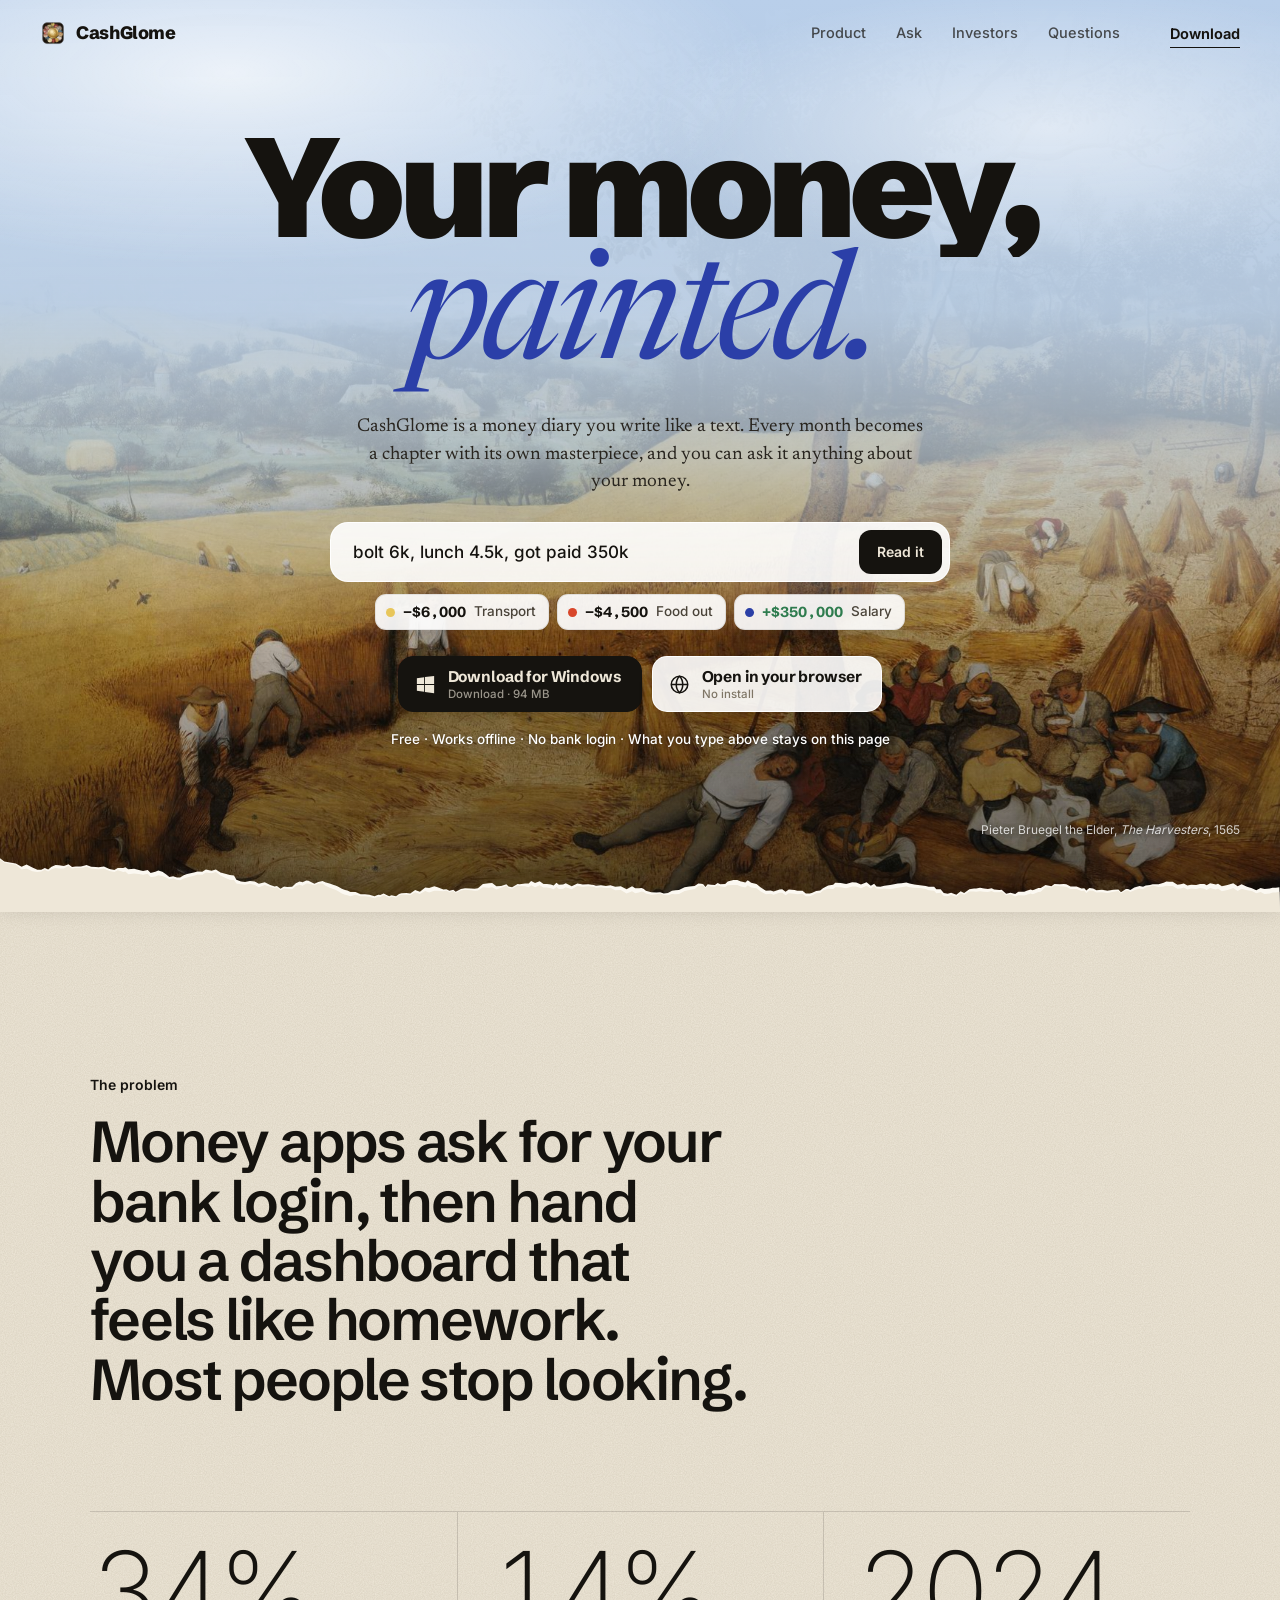
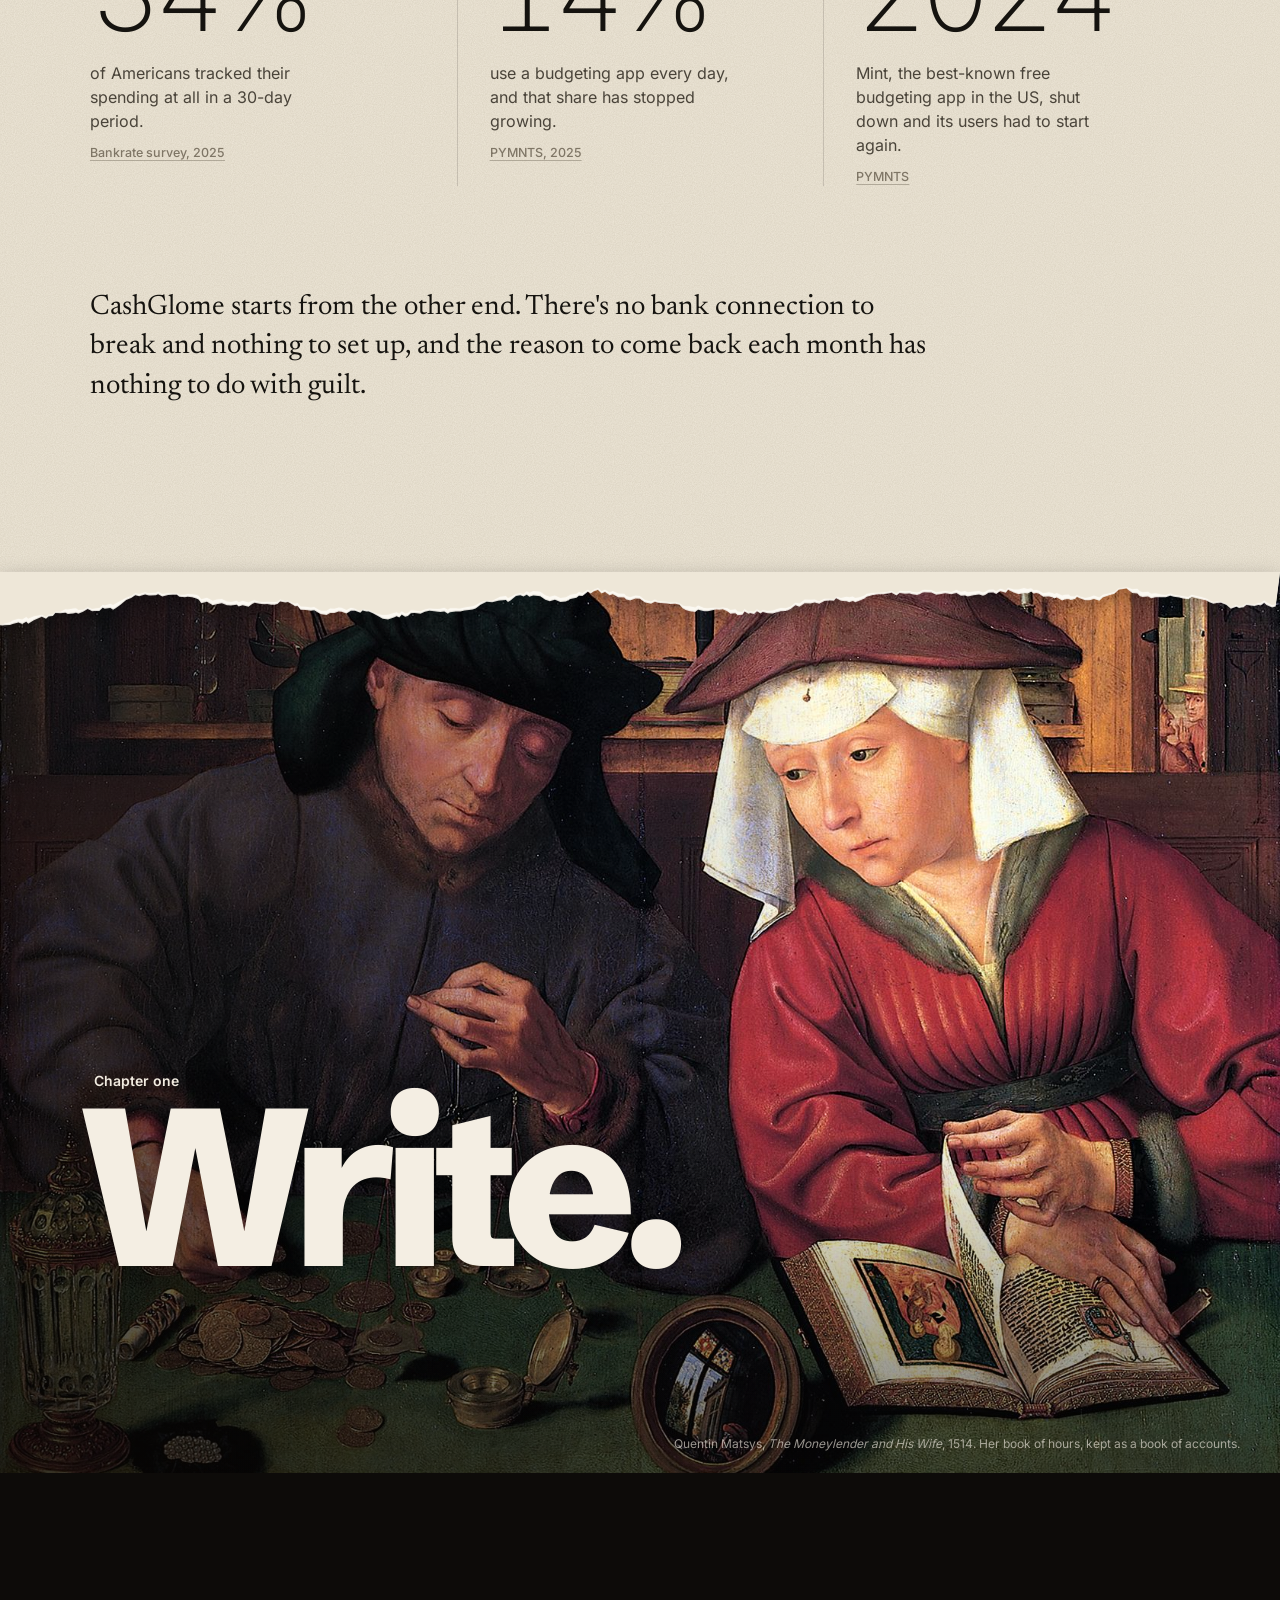
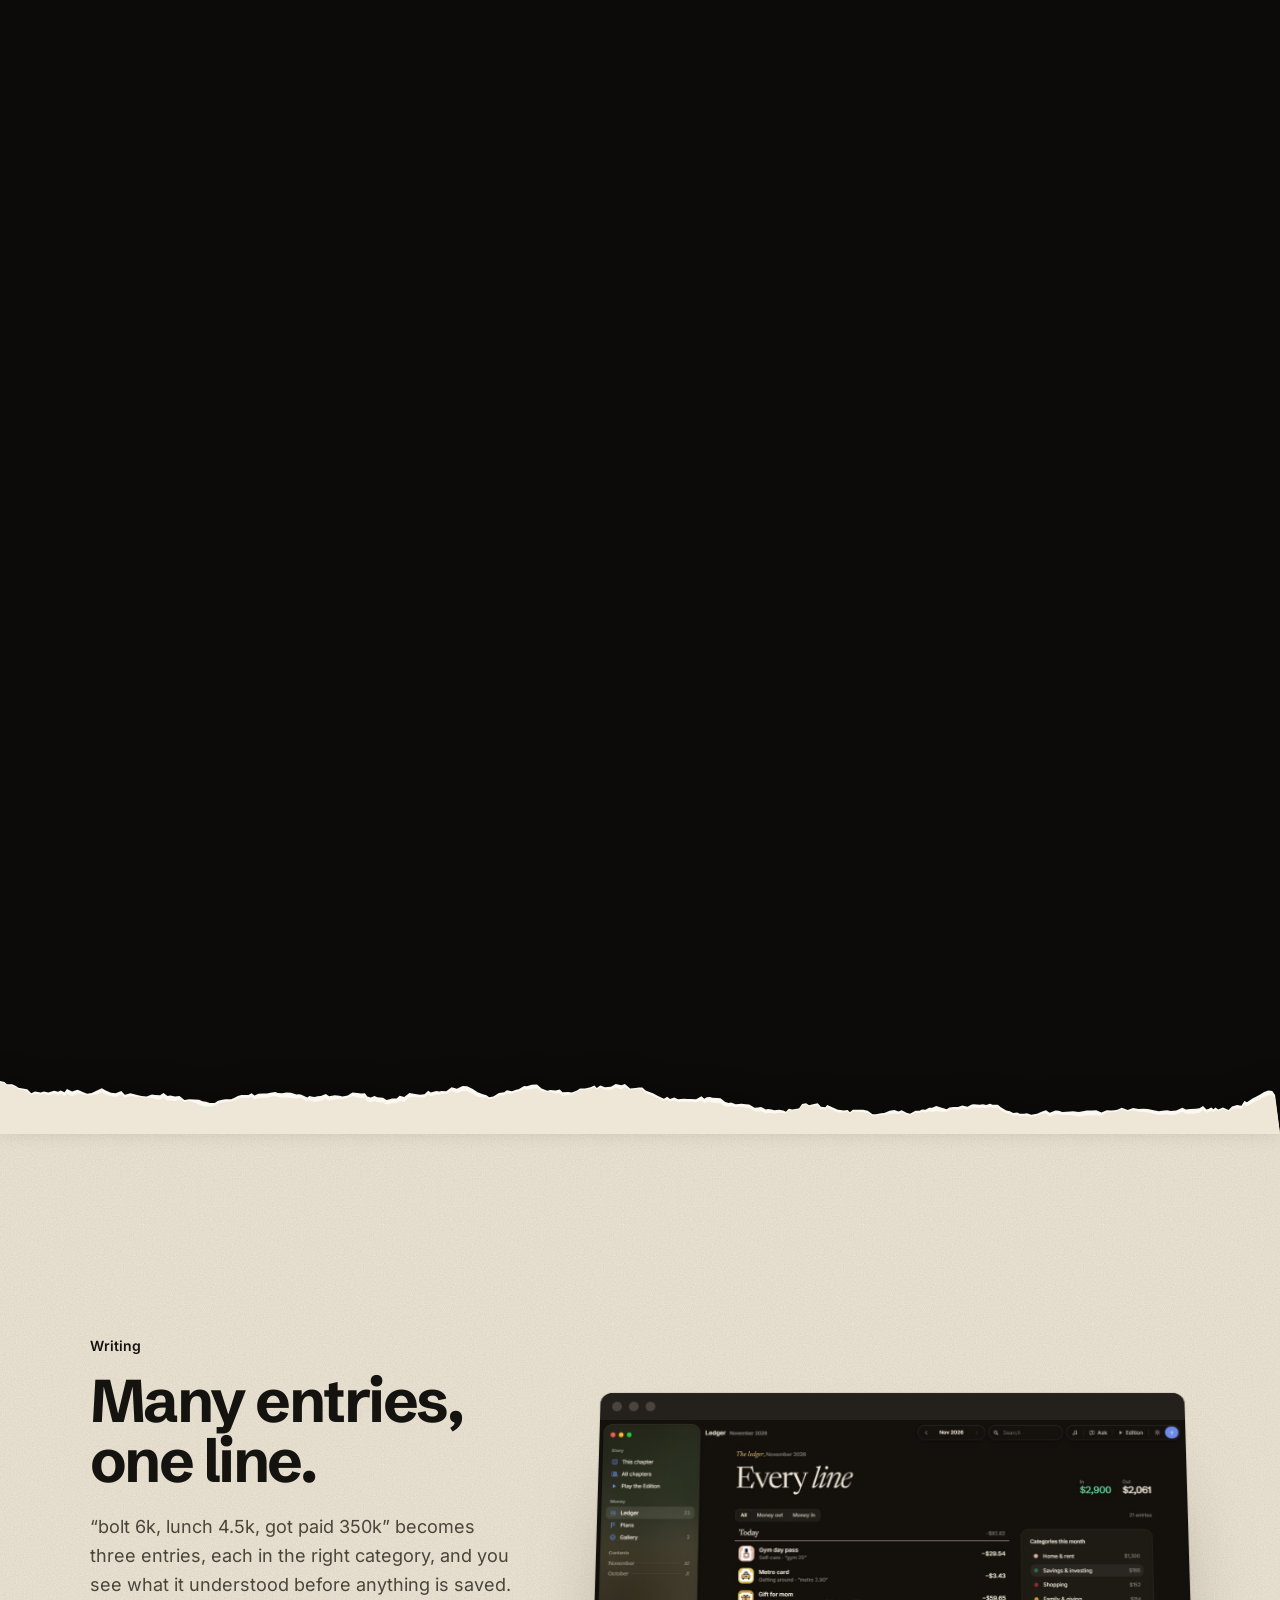
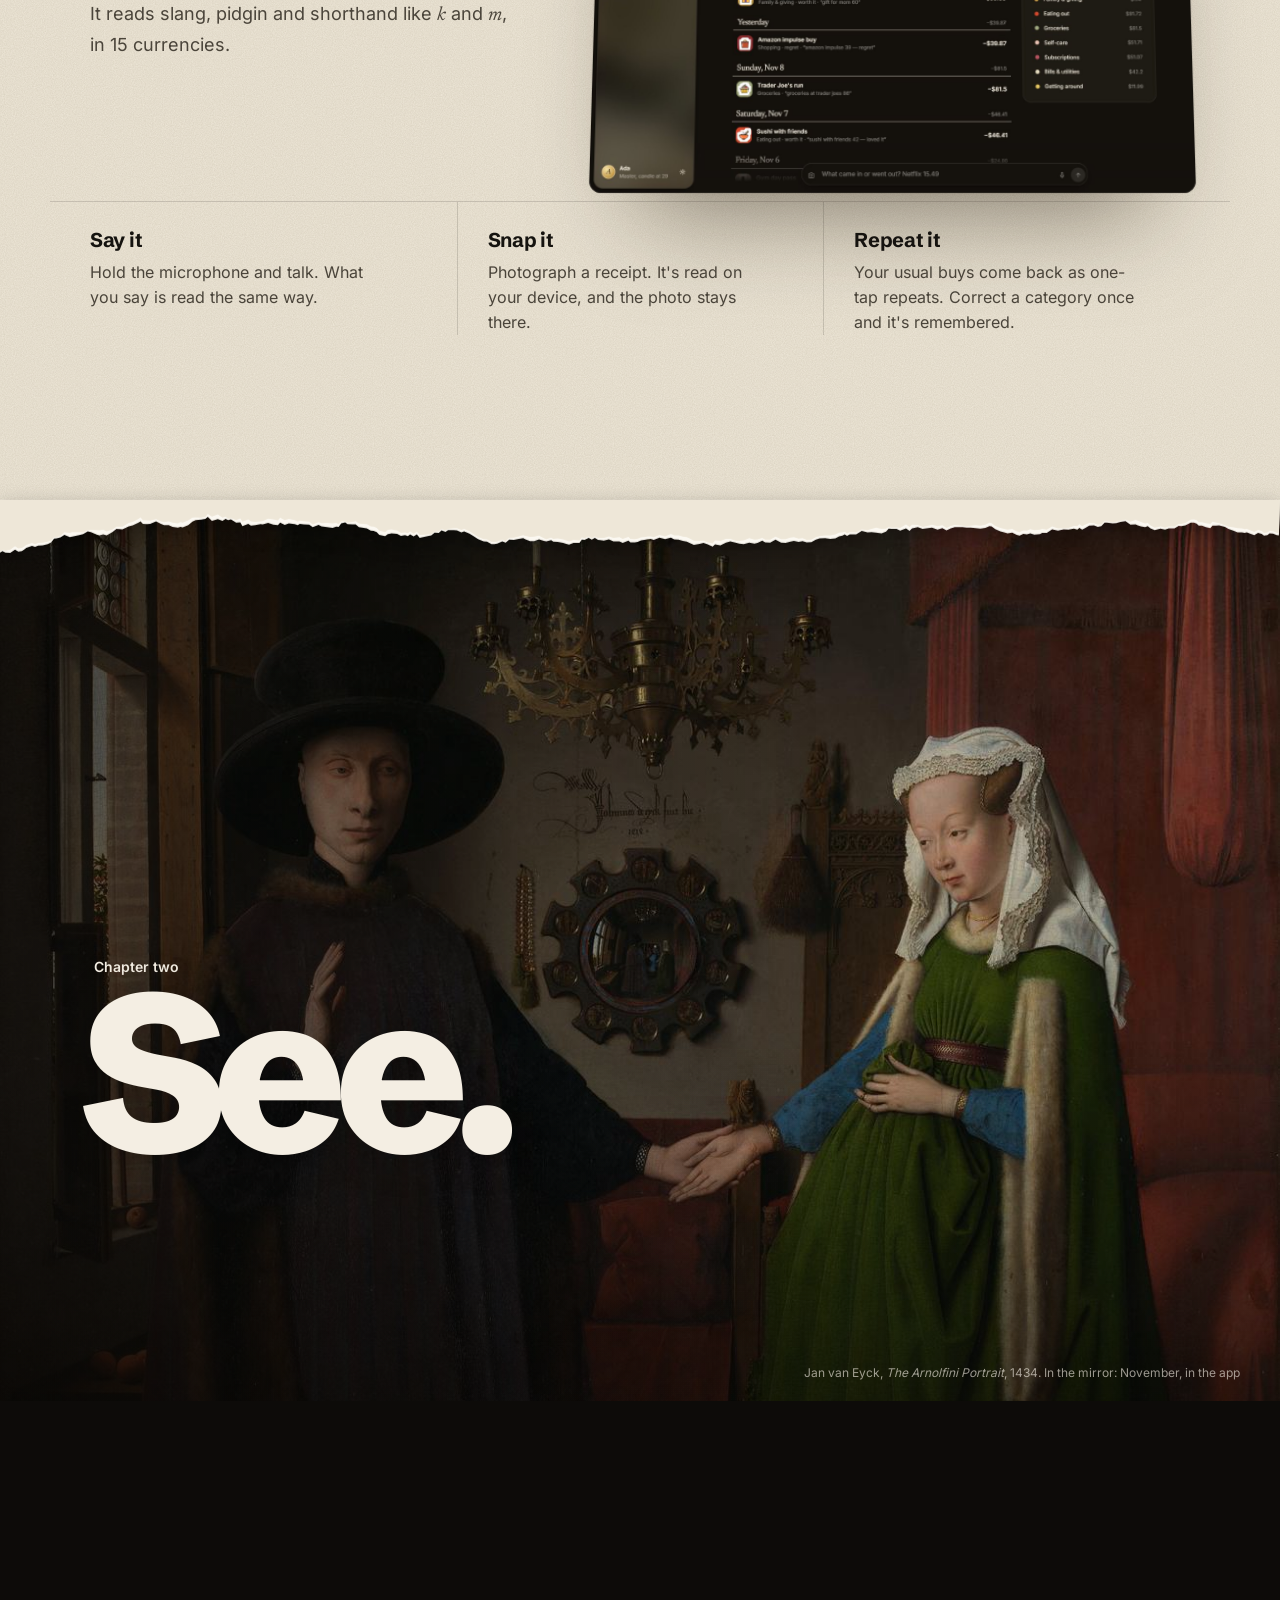
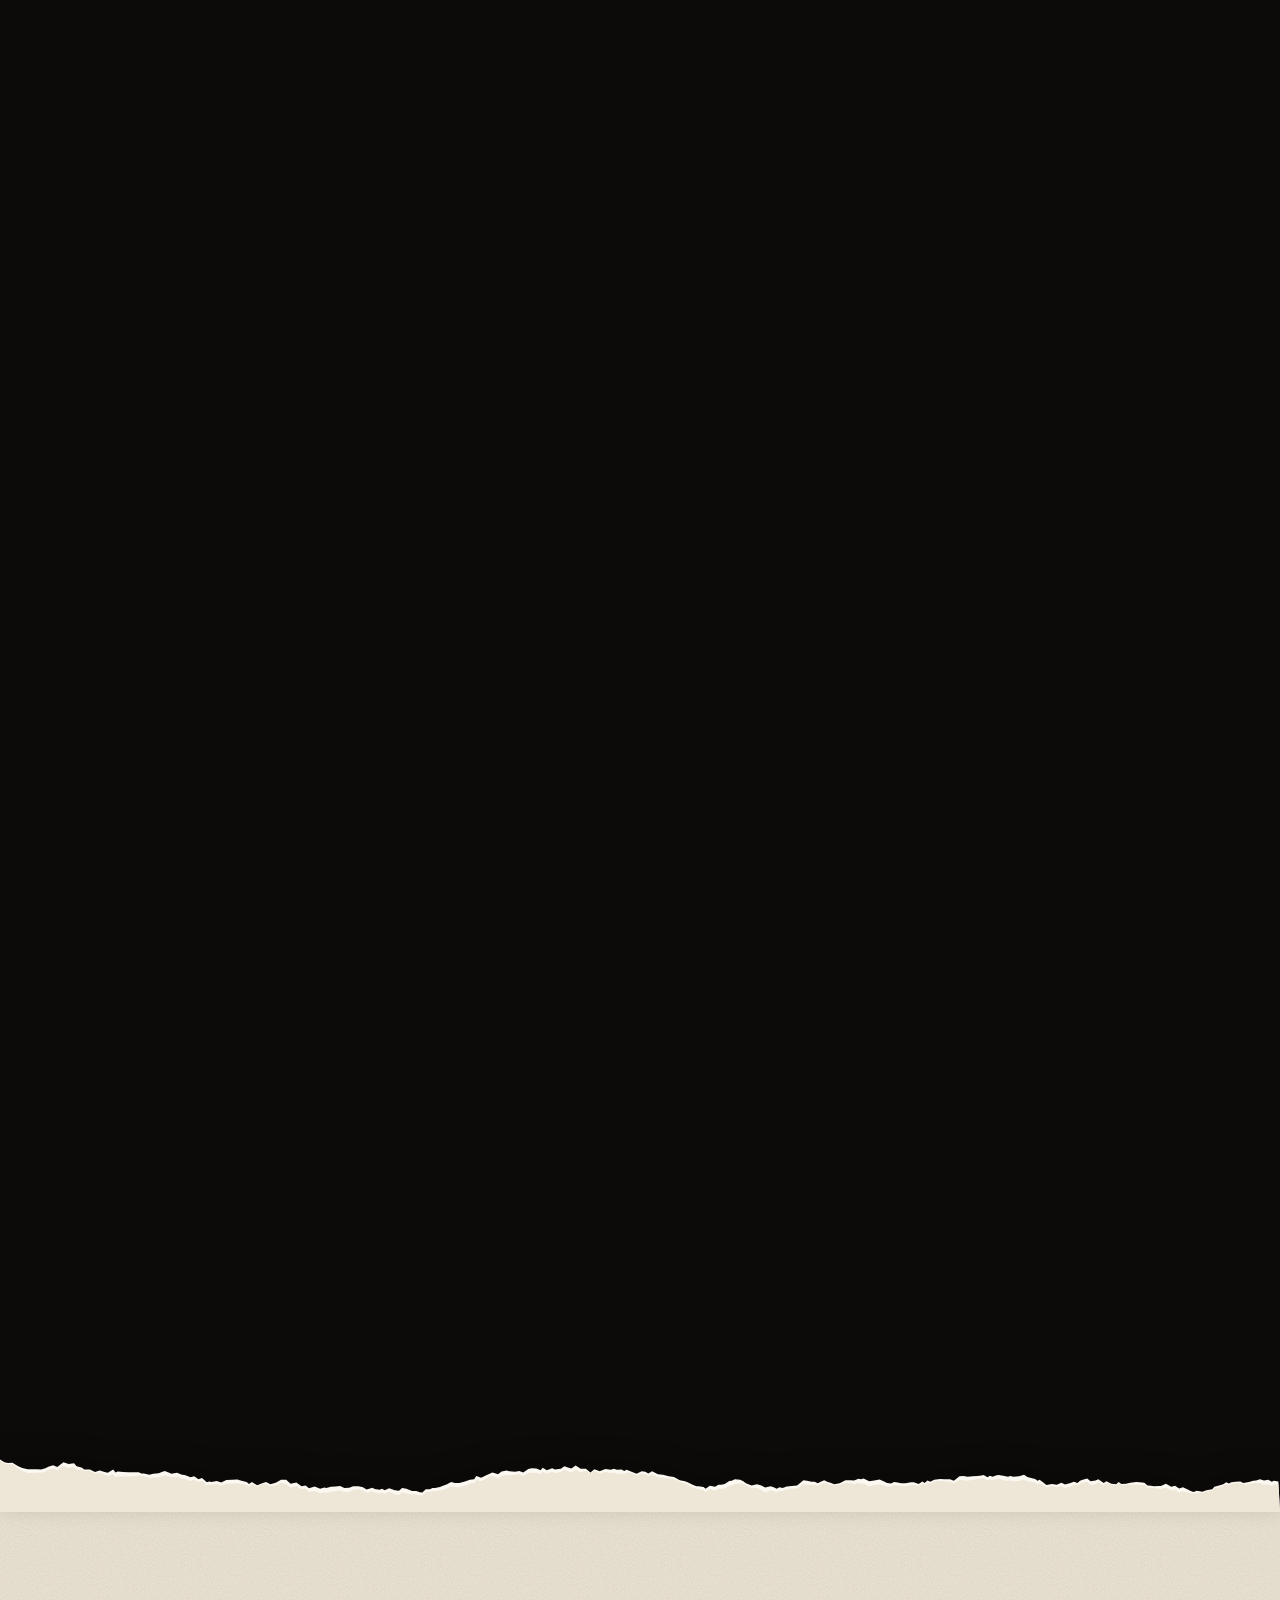
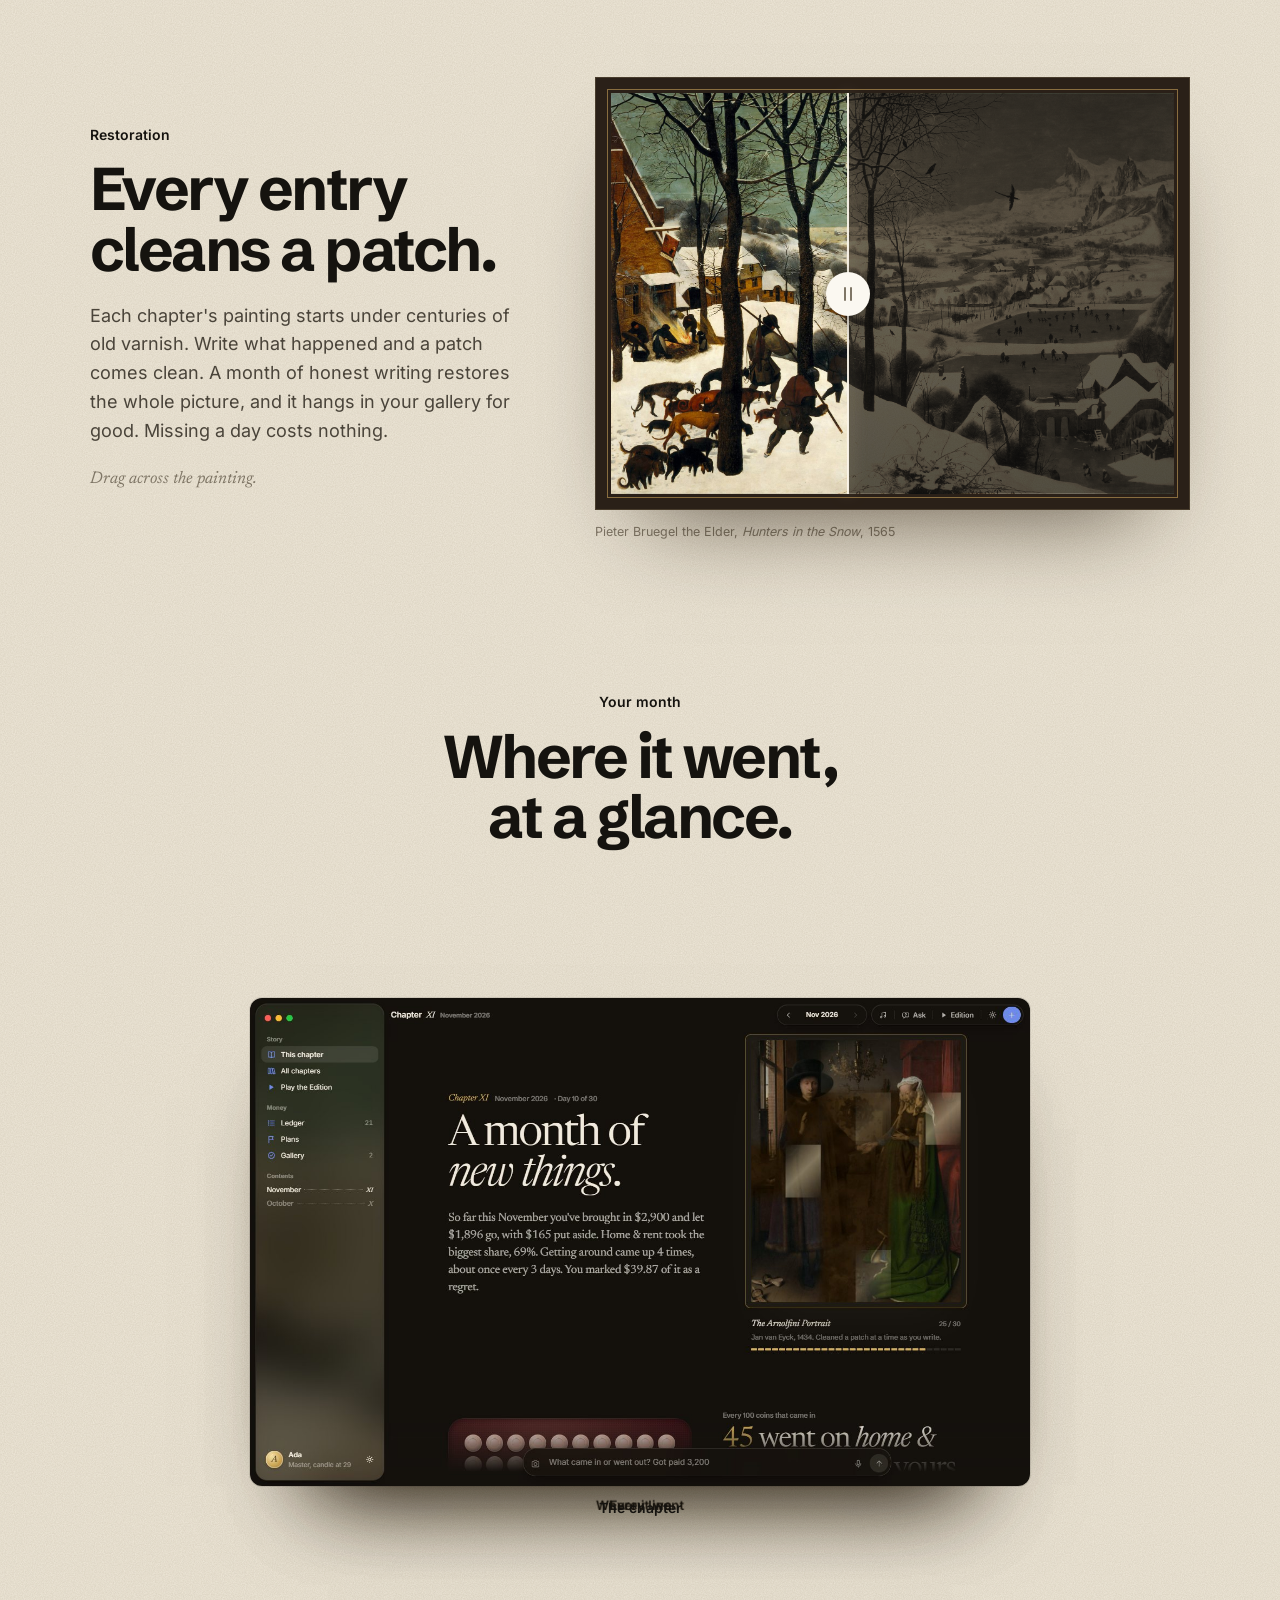
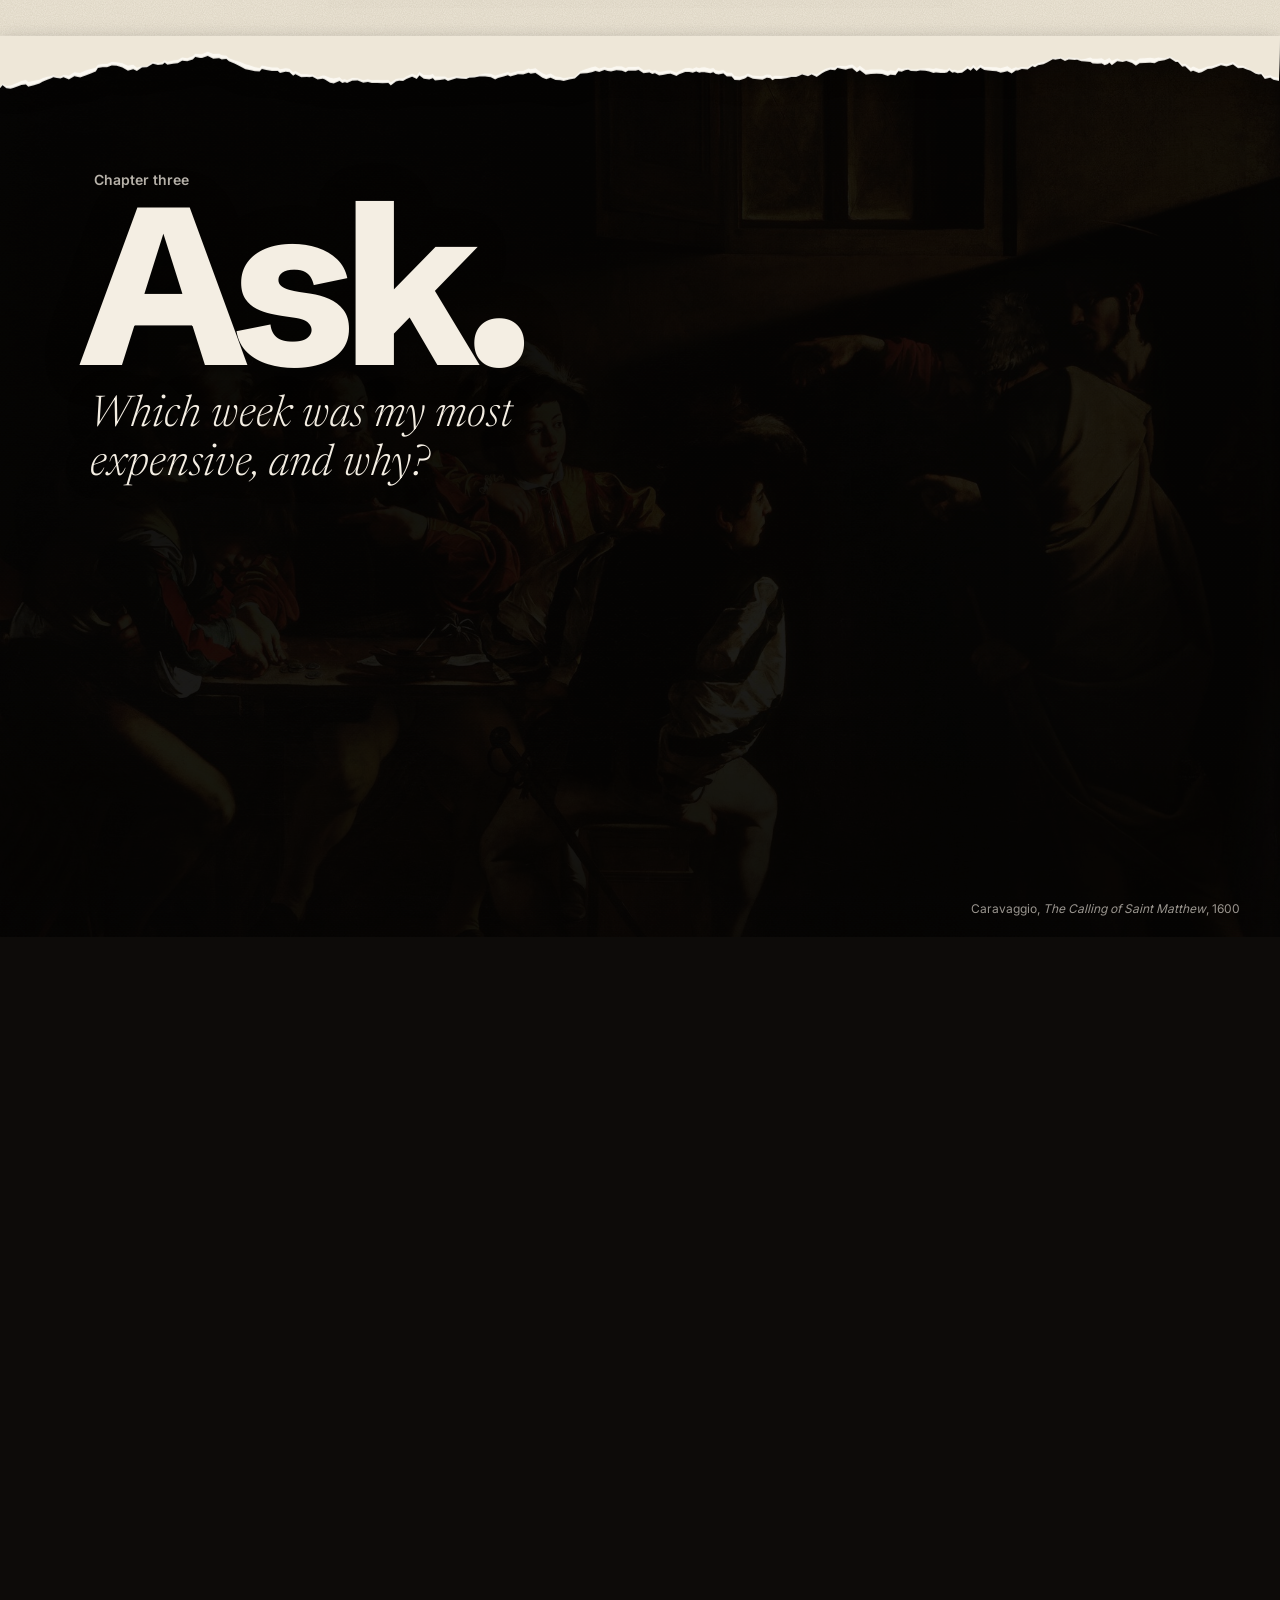
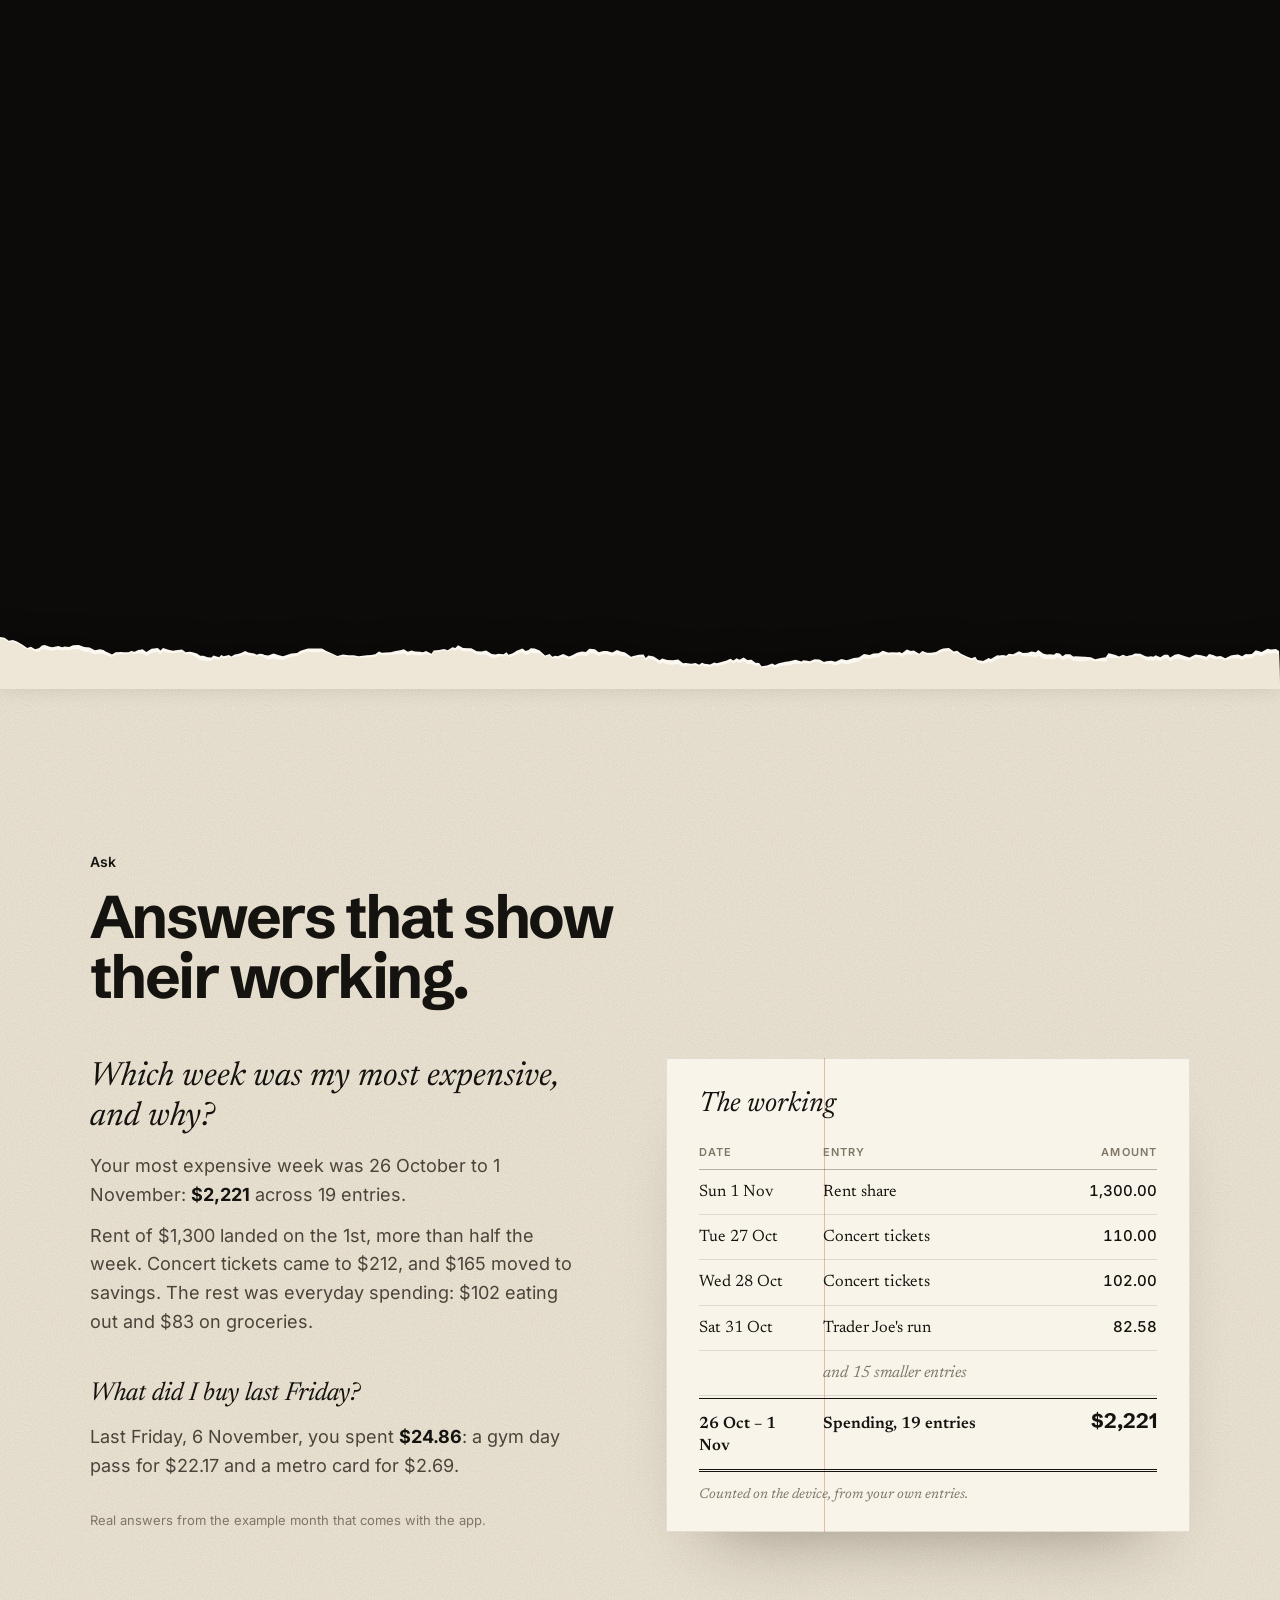
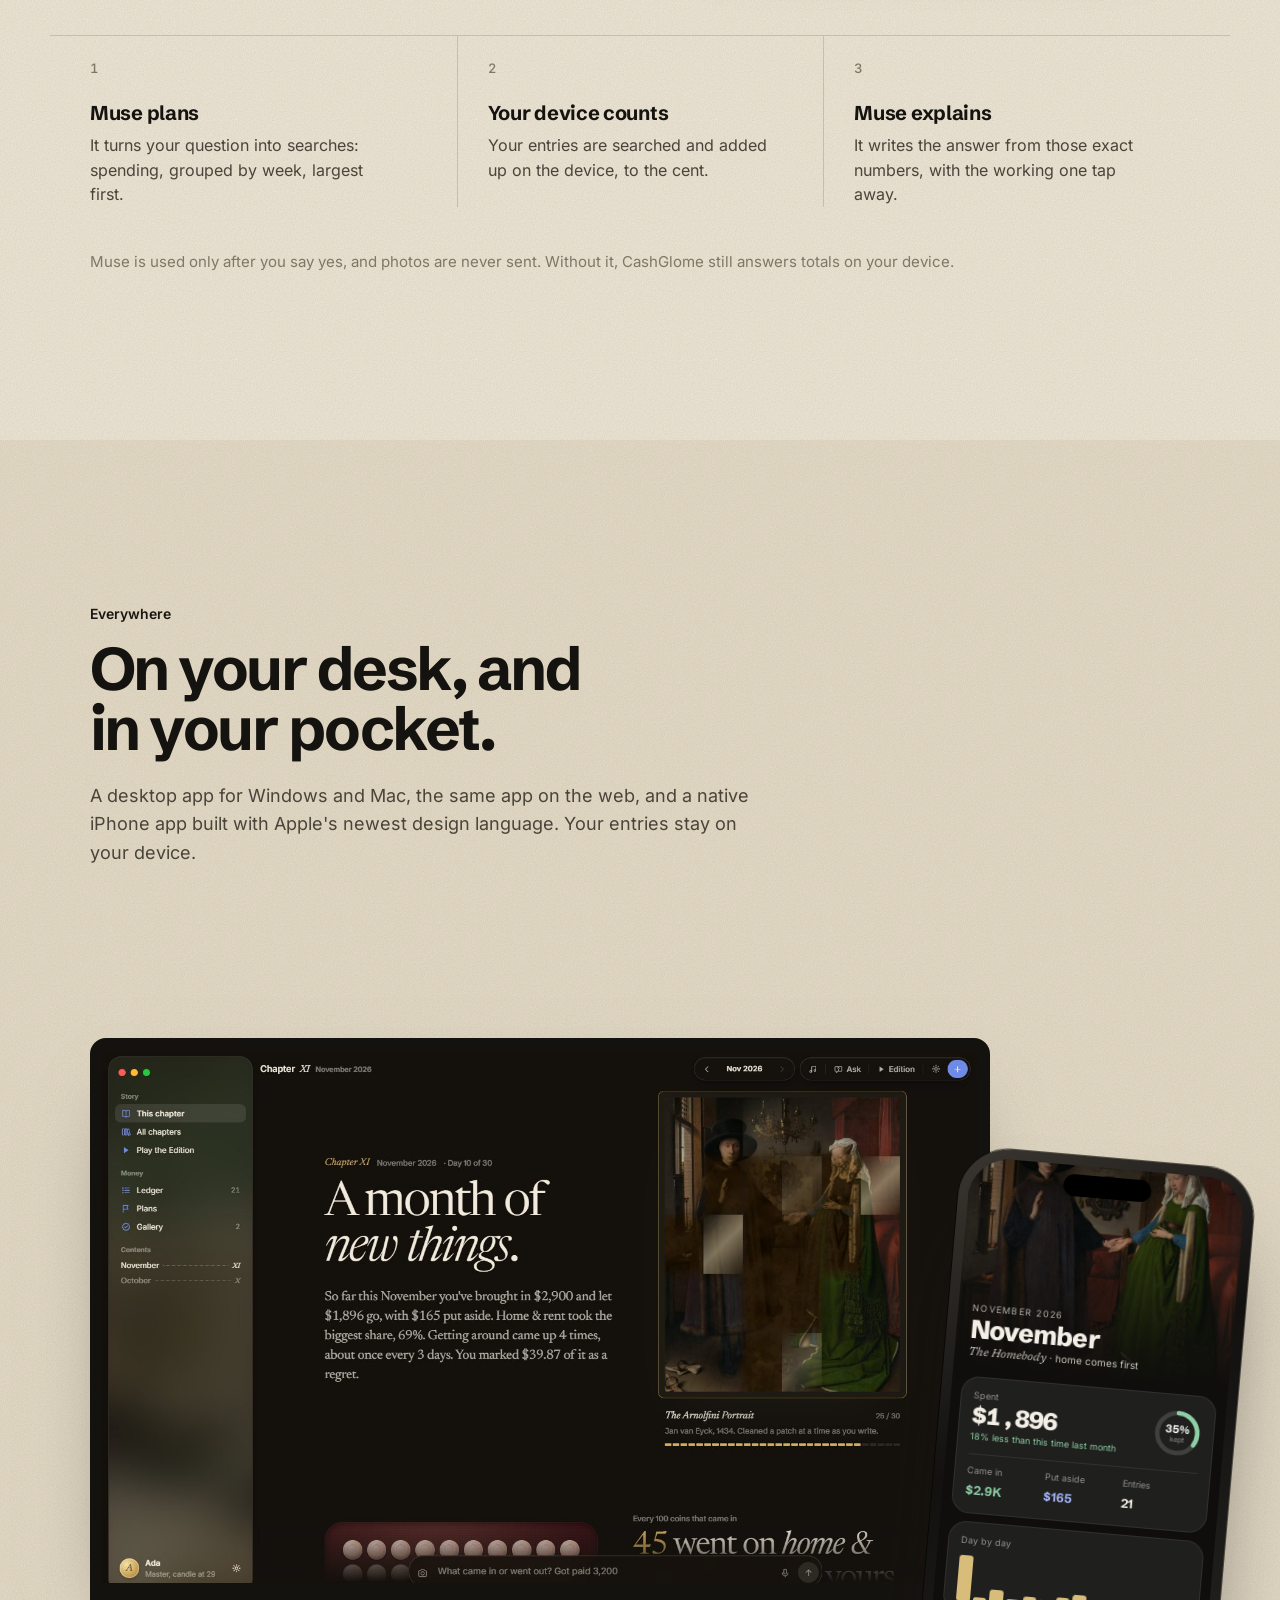
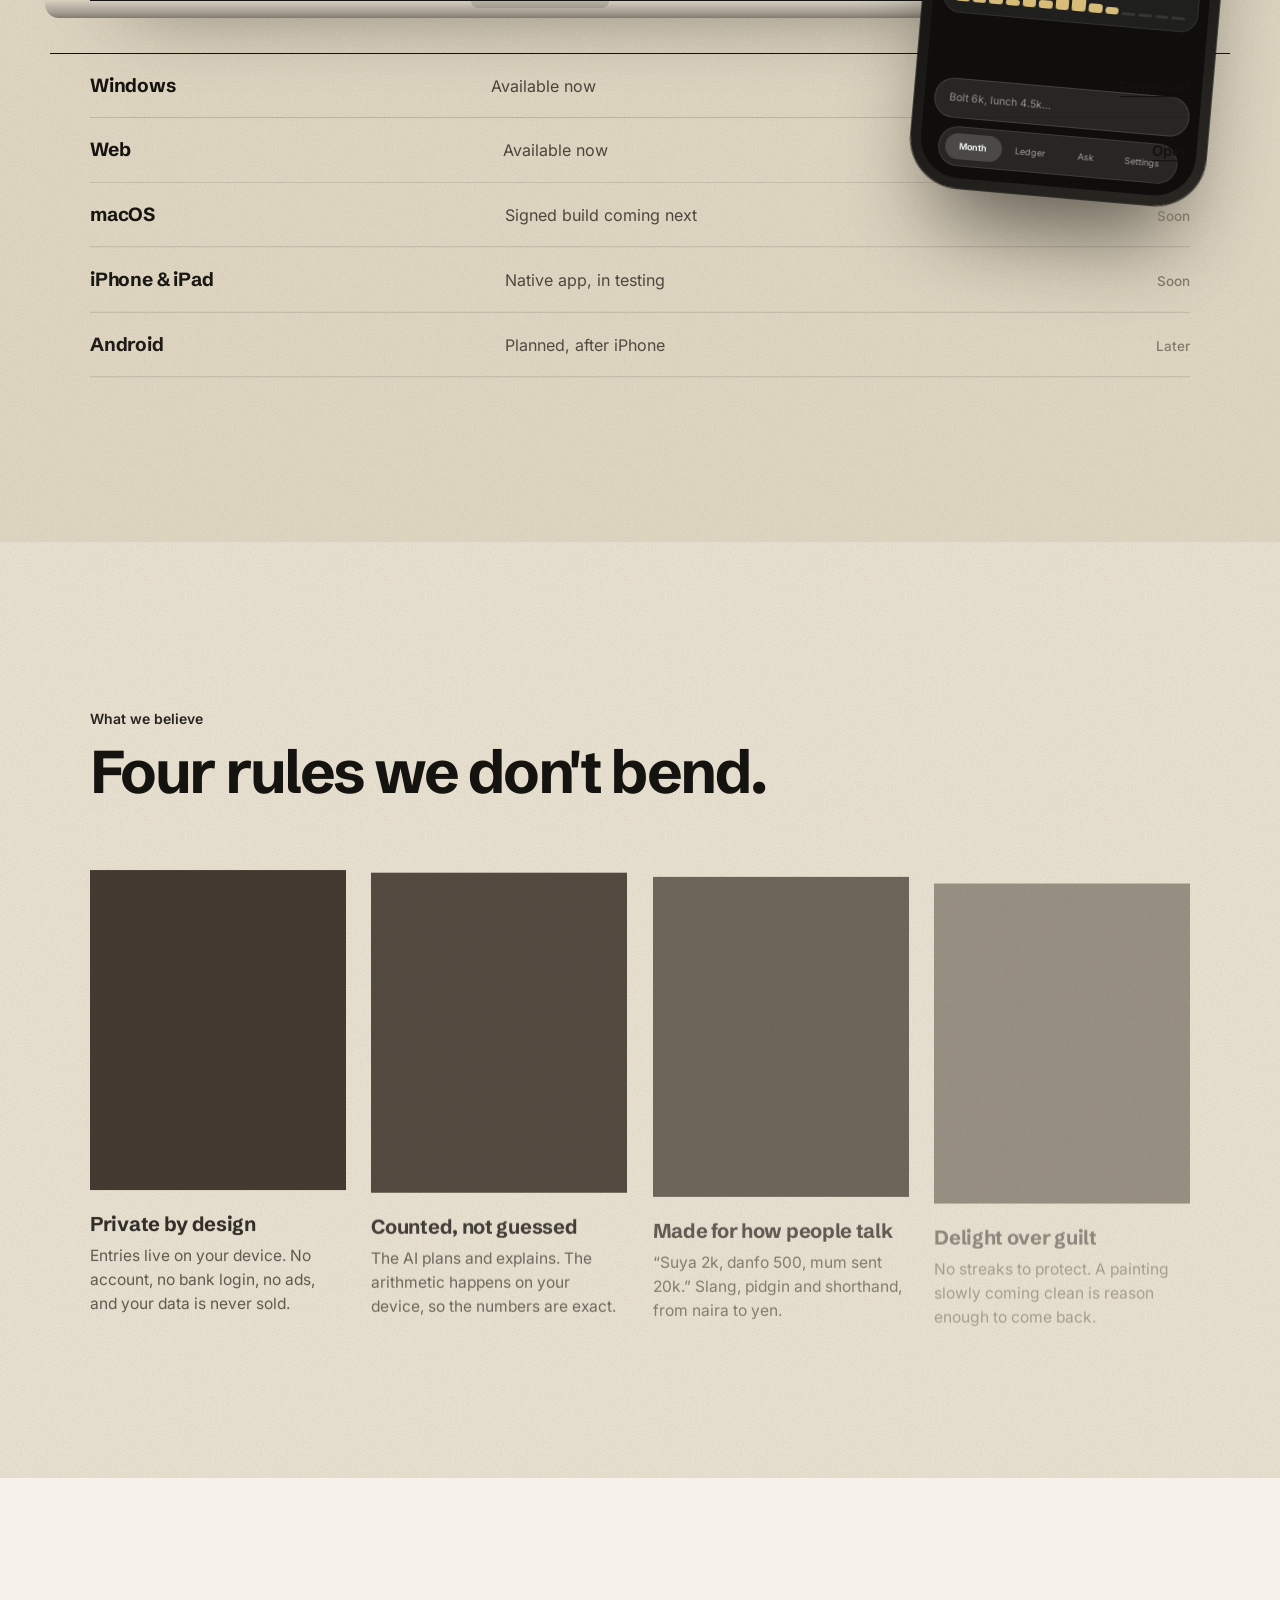
==== commit fdcfe086: "Redesign the landing page around three painted chapters Write: the miniature in the Moneylender's wi" ====
--- a/index.html
+++ b/index.html
@@ -5,7 +5,7 @@
   <meta name="viewport" content="width=device-width, initial-scale=1, viewport-fit=cover">
   <title>CashGlome — Your money, painted.</title>
   <meta name="description" content="CashGlome is a private money diary. Write what you spend the way you'd text a friend; each month becomes a chapter with its own restored masterpiece, and you can ask anything about your money, with the working shown.">
-  <meta name="theme-color" content="#0E0C0A">
+  <meta name="theme-color" content="#EEE6D6">
   <meta property="og:title" content="CashGlome — Your money, painted.">
   <meta property="og:description" content="A private money diary. Write it, see it, ask it. Works offline. No bank login.">
   <meta property="og:image" content="assets/art/lg/harvesters.jpg">
@@ -13,437 +13,466 @@
   <link rel="apple-touch-icon" href="assets/icon-256.png">
   <link rel="preload" href="assets/fonts/grotesk.woff2" as="font" type="font/woff2" crossorigin>
   <link rel="preload" href="assets/fonts/newsreader-italic.woff2" as="font" type="font/woff2" crossorigin>
+  <link rel="preload" href="assets/fonts/inter.woff2" as="font" type="font/woff2" crossorigin>
   <link rel="preload" href="assets/art/lg/harvesters.jpg" as="image" fetchpriority="high">
   <link rel="stylesheet" href="styles.css">
+  <script>
+    // Motion is progressive: if the scripts never arrive, the page shows everything as it is.
+    document.documentElement.classList.add('js');
+    if (matchMedia('(prefers-reduced-motion: reduce)').matches) document.documentElement.classList.add('calm');
+    setTimeout(function () { if (!window.__motion) document.documentElement.classList.remove('js'); }, 3500);
+  </script>
 </head>
 <body>
 <a class="skip" href="#main">Skip to content</a>
 
-<!-- ══════════ Navigation ══════════ -->
 <header class="nav" data-nav>
   <a class="brand" href="#top" aria-label="CashGlome, home">
-    <img src="assets/icon-64.png" alt="" width="28" height="28">
+    <img src="assets/icon-64.png" alt="" width="26" height="26">
     <span>CashGlome</span>
   </a>
   <nav class="nav-links" aria-label="Sections">
-    <a href="#product">Product</a>
+    <a href="#write">Product</a>
     <a href="#ask">Ask</a>
-    <a href="#why">Why us</a>
     <a href="#investors">Investors</a>
-    <a href="#faq">FAQ</a>
+    <a href="#faq">Questions</a>
   </nav>
-  <a class="btn btn-ink nav-cta" href="#download" data-os-label>Get CashGlome</a>
+  <a class="nav-get" href="#download">Download</a>
 </header>
 
-<!-- ══════════ The Contents: a sticky index, like a book's ══════════ -->
-<aside class="index" aria-label="Contents" data-index>
-  <div class="index-title">Contents</div>
+<aside class="contents" aria-label="Contents" data-contents>
   <ol>
-    <li><a href="#problem"><span>The problem</span><i>I</i></a></li>
-    <li><a href="#product"><span>The product</span><i>II</i></a></li>
-    <li><a href="#restore"><span>Restoration</span><i>III</i></a></li>
-    <li><a href="#ask"><span>Ask</span><i>IV</i></a></li>
-    <li><a href="#everywhere"><span>Everywhere</span><i>V</i></a></li>
-    <li><a href="#why"><span>Why we win</span><i>VI</i></a></li>
-    <li><a href="#investors"><span>For investors</span><i>VII</i></a></li>
-    <li><a href="#faq"><span>Questions</span><i>VIII</i></a></li>
-    <li><a href="#download"><span>Begin</span><i>IX</i></a></li>
+    <li><a href="#problem">The problem</a></li>
+    <li><a href="#write">Write</a></li>
+    <li><a href="#see">See</a></li>
+    <li><a href="#ask">Ask</a></li>
+    <li><a href="#everywhere">Everywhere</a></li>
+    <li><a href="#beliefs">Beliefs</a></li>
+    <li><a href="#investors">Investors</a></li>
+    <li><a href="#faq">Questions</a></li>
   </ol>
 </aside>
 
 <main id="main">
 
-<!-- ══════════ Hero ══════════ -->
-<section class="hero" id="top" data-theme="light">
-  <div class="hero-art" aria-hidden="true">
-    <img src="assets/art/lg/harvesters.jpg" srcset="assets/art/harvesters.jpg 960w, assets/art/lg/harvesters.jpg 1800w" sizes="100vw" alt="" fetchpriority="high" decoding="async">
+<!-- ═════════════ Hero ═════════════ -->
+<section class="hero" id="top" data-tone="light">
+  <div class="hero-frame" data-hero-frame aria-hidden="true">
+    <img class="hero-img" src="assets/art/lg/harvesters.jpg" srcset="assets/art/harvesters.jpg 960w, assets/art/lg/harvesters.jpg 1800w" sizes="100vw" alt="" fetchpriority="high" decoding="async">
   </div>
   <div class="hero-sky" aria-hidden="true"></div>
 
-  <div class="hero-inner">
-    <p class="edition-chip"><span class="dot"></span> The money diary · <em>Renaissance Edition</em></p>
+  <div class="hero-content" data-hero-content>
     <h1 class="hero-title">
-      <span class="line">Your money,</span>
-      <span class="line"><em>painted.</em></span>
+      <span class="mask"><span class="line">Your money,</span></span>
+      <span class="mask"><span class="line"><em>painted.</em></span></span>
     </h1>
-    <p class="hero-sub">Write what you spend the way you'd text a friend. Each month becomes a chapter with its own masterpiece, restored as you go, and you can ask anything about your money. Every answer shows its working.</p>
-
-    <!-- A composer, like the app's: it reads as it types. -->
-    <div class="composer" aria-label="Example: CashGlome reading a sentence">
-      <div class="composer-box">
-        <svg class="composer-icon" viewBox="0 0 24 24" aria-hidden="true"><path d="M4 20h4L19 9l-4-4L4 16v4Z" fill="none" stroke="currentColor" stroke-width="1.7" stroke-linejoin="round"/></svg>
-        <span class="composer-text" data-typer aria-live="off">bolt 6k, lunch 4.5k, got paid 350k</span><span class="caret" aria-hidden="true"></span>
-        <span class="composer-send" aria-hidden="true"><svg viewBox="0 0 24 24"><path d="M12 19V5m0 0-6 6m6-6 6 6" fill="none" stroke="currentColor" stroke-width="2.2" stroke-linecap="round" stroke-linejoin="round"/></svg></span>
-      </div>
-      <div class="composer-read" data-read aria-live="polite"></div>
-    </div>
-
-    <div class="downloads" data-downloads>
-      <a class="dl" data-platform="windows" href="#">
-        <svg viewBox="0 0 24 24" aria-hidden="true"><path d="M3 5.5 10.5 4.4v7.1H3V5.5Zm0 13 7.5 1.1v-7H3v5.9Zm8.4 1.2L21 21V12.6h-9.6v7.1Zm0-15.4v7.2H21V3l-9.6 1.3Z" fill="currentColor"/></svg>
-        <span><b>Windows</b><small data-note>Download</small></span>
-      </a>
-      <a class="dl" data-platform="mac" href="#">
-        <svg viewBox="0 0 24 24" aria-hidden="true"><path d="M16.4 12.6c0-2.3 1.9-3.4 2-3.5-1.1-1.6-2.8-1.8-3.4-1.8-1.4-.1-2.8.9-3.5.9-.7 0-1.8-.9-3-.8-1.5 0-3 .9-3.8 2.3-1.6 2.8-.4 7 1.2 9.3.8 1.1 1.7 2.4 2.9 2.3 1.2 0 1.6-.7 3-.7s1.8.7 3 .7c1.3 0 2.1-1.1 2.8-2.3.9-1.3 1.3-2.6 1.3-2.6s-2.5-1-2.5-3.8ZM14.1 5.8c.6-.8 1.1-1.9 1-3-.9 0-2.1.6-2.7 1.4-.6.7-1.1 1.8-1 2.8 1 .1 2.1-.5 2.7-1.2Z" fill="currentColor"/></svg>
-        <span><b>macOS</b><small data-note>Download</small></span>
-      </a>
-      <a class="dl" data-platform="ios" href="#">
-        <svg viewBox="0 0 24 24" aria-hidden="true"><rect x="6.5" y="2.5" width="11" height="19" rx="2.6" fill="none" stroke="currentColor" stroke-width="1.7"/><path d="M10.5 5h3" stroke="currentColor" stroke-width="1.7" stroke-linecap="round"/></svg>
-        <span><b>iPhone &amp; iPad</b><small data-note>App Store</small></span>
-      </a>
-      <a class="dl" data-platform="android" href="#">
-        <svg viewBox="0 0 24 24" aria-hidden="true"><path d="M7 9.5h10v7.2a1.3 1.3 0 0 1-1.3 1.3H8.3A1.3 1.3 0 0 1 7 16.7V9.5Zm-.1-1a5.1 5.1 0 0 1 10.2 0H6.9ZM9.6 6.4h.01M14.4 6.4h.01M8 3.6l1.2 1.8M16 3.6l-1.2 1.8M4.6 10v5M19.4 10v5M9.6 18v2.4M14.4 18v2.4" fill="none" stroke="currentColor" stroke-width="1.6" stroke-linecap="round"/></svg>
-        <span><b>Android</b><small data-note>Google Play</small></span>
-      </a>
-    </div>
-    <p class="hero-fine">Free. Works offline. No bank login. Or <a href="#" data-web-link>use it in your browser</a>.</p>
-  </div>
-
-  <p class="hero-credit">Pieter Bruegel the Elder, <em>The Harvesters</em>, 1565. Public domain.</p>
-  <svg class="tear tear-bottom" data-tear="paper" aria-hidden="true" preserveAspectRatio="none"></svg>
-</section>
-
-<!-- ══════════ Facts ticker ══════════ -->
-<div class="ticker" aria-label="At a glance" data-theme="light">
-  <div class="ticker-track">
-    <span>Works offline</span><span>No bank login</span><span>Free core, forever</span><span>Windows · Mac · Web</span><span>iPhone &amp; Android next</span>
-    <span>15 currencies</span><span>Reads slang &amp; pidgin</span><span>Categories that learn</span><span>Answers show their working</span><span>16 public-domain masterpieces</span>
-    <span aria-hidden="true">Works offline</span><span aria-hidden="true">No bank login</span><span aria-hidden="true">Free core, forever</span><span aria-hidden="true">Windows · Mac · Web</span><span aria-hidden="true">iPhone &amp; Android next</span>
-    <span aria-hidden="true">15 currencies</span><span aria-hidden="true">Reads slang &amp; pidgin</span><span aria-hidden="true">Categories that learn</span><span aria-hidden="true">Answers show their working</span><span aria-hidden="true">16 public-domain masterpieces</span>
-  </div>
-</div>
-
-<!-- ══════════ I. The problem ══════════ -->
-<section class="paper section" id="problem" data-theme="light">
+    <p class="hero-sub" data-hero-in>CashGlome is a money diary you write like a text. Every month becomes a chapter with its own masterpiece, and you can ask it anything about your money.</p>
+
+    <form class="reader" data-reader data-hero-in autocomplete="off">
+      <label class="sr" for="reader-input">Write a line, the way you would in the app</label>
+      <input id="reader-input" class="reader-input" type="text" spellcheck="false" maxlength="140" placeholder="lunch 12, uber 9, got paid 2,400">
+      <button class="reader-go" type="submit">Read it</button>
+    </form>
+    <div class="reader-out" data-reader-out aria-live="polite"></div>
+
+    <div class="downloads" data-downloads="hero" data-hero-in></div>
+    <p class="fine" data-hero-in>Free · Works offline · No bank login · What you type above stays on this page</p>
+  </div>
+
+  <p class="credit hero-credit">Pieter Bruegel the Elder, <em>The Harvesters</em>, 1565</p>
+</section>
+
+<!-- ═════════════ The problem ═════════════ -->
+<section class="paper problem" id="problem" data-tone="light">
+  <div class="tear" data-tear></div>
   <div class="wrap">
-    <p class="kicker"><i>I</i> The problem</p>
-    <h2 class="swash"><span class="cap">M</span>ost people stop <em>looking.</em></h2>
-    <p class="lede">Money apps were built for spreadsheets, not people. They want your bank password, then hand you a dashboard that feels like homework. Most of us look away by week two.</p>
-
-    <div class="stats">
-      <figure class="stat reveal">
-        <div class="stat-num" data-count="34">34<span>%</span></div>
-        <figcaption>of Americans tracked their spending at all in a 30-day period.<cite><a href="https://www.cpapracticeadvisor.com/2025/06/10/more-than-two-thirds-of-americans-arent-reviewing-their-budgets-survey-reveals/162791/" rel="noopener" target="_blank">Bankrate survey, 2025</a></cite></figcaption>
+    <p class="label" data-fade>The problem</p>
+    <h2 class="statement" data-lines>Money apps ask for your bank login, then hand you a dashboard that feels like homework. Most people stop looking.</h2>
+
+    <div class="figures">
+      <figure class="figure" data-fade>
+        <div class="figure-num"><span data-count="34">34</span>%</div>
+        <figcaption>of Americans tracked their spending at all in a 30-day period.</figcaption>
+        <cite><a href="https://www.cpapracticeadvisor.com/2025/06/10/more-than-two-thirds-of-americans-arent-reviewing-their-budgets-survey-reveals/162791/" rel="noopener" target="_blank">Bankrate survey, 2025</a></cite>
       </figure>
-      <figure class="stat reveal">
-        <div class="stat-num" data-count="14">14<span>%</span></div>
-        <figcaption>use a budgeting app daily, and adoption has stalled.<cite><a href="https://www.pymnts.com/mobile/2025/daily-budget-app-adoption-stalls-at-14-percent/" rel="noopener" target="_blank">PYMNTS, 2025</a></cite></figcaption>
+      <figure class="figure" data-fade>
+        <div class="figure-num"><span data-count="14">14</span>%</div>
+        <figcaption>use a budgeting app every day, and that share has stopped growing.</figcaption>
+        <cite><a href="https://www.pymnts.com/mobile/2025/daily-budget-app-adoption-stalls-at-14-percent/" rel="noopener" target="_blank">PYMNTS, 2025</a></cite>
       </figure>
-      <figure class="stat reveal">
-        <div class="stat-num">2024</div>
-        <figcaption>Mint, the best-known free budgeting app in the US, shut down, leaving its users to start again.<cite><a href="https://www.pymnts.com/financial-apps/2023/intuit-to-shut-down-mint-invite-users-to-credit-karma/" rel="noopener" target="_blank">PYMNTS</a></cite></figcaption>
+      <figure class="figure" data-fade>
+        <div class="figure-num">2024</div>
+        <figcaption>Mint, the best-known free budgeting app in the US, shut down and its users had to start again.</figcaption>
+        <cite><a href="https://www.pymnts.com/financial-apps/2023/intuit-to-shut-down-mint-invite-users-to-credit-karma/" rel="noopener" target="_blank">PYMNTS</a></cite>
       </figure>
     </div>
 
-    <div class="complaints">
-      <p class="label">What people say about money apps</p>
-      <ul>
-        <li>“Bank sync broke again.”</li>
-        <li>“Typing everything in is tedious.”</li>
-        <li>“It never learns my categories.”</li>
-        <li>“The AI got my numbers wrong.”</li>
-        <li>“I don't want my data sent to a third party.”</li>
-        <li>“It's another subscription.”</li>
-      </ul>
-      <p class="complaints-after">We built the opposite.</p>
-    </div>
-  </div>
-  <svg class="tear tear-bottom" data-tear="night" aria-hidden="true" preserveAspectRatio="none"></svg>
-</section>
-
-<!-- ══════════ II. The product: a sticky story (scroll to play) ══════════ -->
-<section class="night section product" id="product" data-theme="dark">
+    <p class="after" data-fade>CashGlome starts from the other end. There's no bank connection to break and nothing to set up, and the reason to come back each month has nothing to do with guilt.</p>
+  </div>
+  <div class="tear tear-bottom" data-tear></div>
+</section>
+
+<!-- ═════════════ Chapter one: Write ═════════════ -->
+<section class="chapter chapter-write" id="write" data-tone="dark" data-chapter="write">
+  <div class="pin">
+    <div class="scene" data-scene>
+      <div class="art" data-art data-ratio="1680/1581" data-focus=".66,.6" data-focus-narrow=".74,.8">
+        <img src="assets/art/lg/moneylender.jpg" alt="The Moneylender and His Wife by Quentin Matsys. The miniature in her prayer book has become a page of today's accounts." loading="lazy" decoding="async">
+      </div>
+      <div class="folio" data-folio data-quad="67.25,79.8 75.15,81.45 78.3,88.95 70.4,88.05" aria-hidden="true">
+        <div class="folio-vellum" data-vellum></div>
+        <div class="folio-text">
+          <p class="folio-rubric" data-ink>Tuesday, the tenth of November</p>
+          <p class="folio-hand"><span data-ink>bolt 6k, lunch 4.5k,</span><span data-ink>got paid 350k</span></p>
+          <ol class="folio-entries">
+            <li data-ink><i style="--c:#C99A2E"></i><b>Bolt</b><em>transport</em><span>−₦6,000</span></li>
+            <li data-ink><i style="--c:#B8321F"></i><b>Lunch</b><em>food out</em><span>−₦4,500</span></li>
+            <li data-ink><i style="--c:#2B3FA8"></i><b>Got paid</b><em>salary</em><span>+₦350,000</span></li>
+          </ol>
+          <p class="folio-total" data-ink><span>Spent <b>₦10,500</b></span><span>Kept <b>₦339,500</b></span></p>
+        </div>
+      </div>
+      <div class="shade" data-shade></div>
+    </div>
+    <div class="chapter-copy">
+      <p class="chapter-label">Chapter one</p>
+      <h2 class="giant" data-giant>Write.</h2>
+      <p class="swash" data-swash>Type it the way you'd text a friend. CashGlome files it for you.</p>
+    </div>
+    <p class="credit">Quentin Matsys, <em>The Moneylender and His Wife</em>, 1514. Her book of hours, kept as a book of accounts.</p>
+  </div>
+</section>
+
+<section class="paper rise write-more" data-tone="light">
+  <div class="tear" data-tear></div>
+  <div class="wrap two">
+    <div class="copy">
+      <p class="label" data-fade>Writing</p>
+      <h3 class="headline" data-lines>Many entries, one line.</h3>
+      <p class="body" data-fade>“bolt 6k, lunch 4.5k, got paid 350k” becomes three entries, each in the right category, and you see what it understood before anything is saved. It reads slang, pidgin and shorthand like <i>k</i> and <i>m</i>, in 15 currencies.</p>
+    </div>
+    <figure class="window" data-rise-frame>
+      <div class="window-bar"><i></i><i></i><i></i></div>
+      <img src="assets/shots/s4-ledger.jpg" alt="The CashGlome ledger: November's entries, each with its category" loading="lazy" decoding="async">
+    </figure>
+  </div>
+  <div class="wrap trio">
+    <div class="trio-item" data-fade><h4>Say it</h4><p>Hold the microphone and talk. What you say is read the same way.</p></div>
+    <div class="trio-item" data-fade><h4>Snap it</h4><p>Photograph a receipt. It's read on your device, and the photo stays there.</p></div>
+    <div class="trio-item" data-fade><h4>Repeat it</h4><p>Your usual buys come back as one-tap repeats. Correct a category once and it's remembered.</p></div>
+  </div>
+  <div class="tear tear-bottom" data-tear></div>
+</section>
+
+<!-- ═════════════ Chapter two: See ═════════════ -->
+<section class="chapter chapter-see" id="see" data-tone="dark" data-chapter="see">
+  <div class="pin">
+    <div class="scene" data-scene>
+      <div class="art" data-art data-ratio="1306/1800" data-focus=".5,.3" data-mirror="49.96,29.83,4.44">
+        <img src="assets/art/lg/arnolfini.jpg" alt="The Arnolfini Portrait by Jan van Eyck" loading="lazy" decoding="async">
+      </div>
+      <div class="mirror" data-mirror-screen aria-hidden="true">
+        <img src="assets/shots/s1-chapter.jpg" alt="" loading="lazy" decoding="async">
+        <div class="mirror-curve" data-mirror-curve></div>
+      </div>
+      <div class="shade" data-shade></div>
+    </div>
+    <div class="chapter-copy">
+      <p class="chapter-label">Chapter two</p>
+      <h2 class="giant" data-giant>See.</h2>
+      <p class="swash" data-swash>Each month becomes a chapter: a headline, the story in plain words, and a painting chosen by how you spent.</p>
+    </div>
+    <p class="credit">Jan van Eyck, <em>The Arnolfini Portrait</em>, 1434. In the mirror: November, in the app</p>
+  </div>
+</section>
+
+<section class="paper rise see-more" data-tone="light">
+  <div class="tear" data-tear></div>
+  <div class="wrap two restore">
+    <div class="copy">
+      <p class="label" data-fade>Restoration</p>
+      <h3 class="headline" data-lines>Every entry cleans a patch.</h3>
+      <p class="body" data-fade>Each chapter's painting starts under centuries of old varnish. Write what happened and a patch comes clean. A month of honest writing restores the whole picture, and it hangs in your gallery for good. Missing a day costs nothing.</p>
+      <p class="hint" data-fade>Drag across the painting.</p>
+    </div>
+    <figure class="restorer" data-restorer>
+      <div class="restorer-frame" data-restorer-frame>
+        <img class="restorer-clean" src="assets/art/lg/hunters.jpg" alt="Hunters in the Snow by Pieter Bruegel the Elder, partly cleaned" loading="lazy" decoding="async">
+        <div class="restorer-varnish"><img src="assets/art/lg/hunters.jpg" alt="" loading="lazy" decoding="async"></div>
+        <div class="restorer-handle" data-handle role="slider" tabindex="0" aria-label="Clean the painting" aria-valuemin="0" aria-valuemax="100" aria-valuenow="50"><span></span></div>
+      </div>
+      <figcaption class="credit-dark">Pieter Bruegel the Elder, <em>Hunters in the Snow</em>, 1565</figcaption>
+    </figure>
+  </div>
+
+  <div class="wrap fan-head">
+    <p class="label" data-fade>Your month</p>
+    <h3 class="headline" data-lines>Where it went, at a glance.</h3>
+  </div>
+  <div class="fan" data-fan>
+    <figure class="fan-card" data-fan-card="-1"><img src="assets/shots/s2-where.jpg" alt="Where it went: November's spending by category" loading="lazy" decoding="async"><figcaption>Where it went</figcaption></figure>
+    <figure class="fan-card" data-fan-card="0"><img src="assets/shots/s1-chapter.jpg" alt="November's chapter, with its painting being restored" loading="lazy" decoding="async"><figcaption>The chapter</figcaption></figure>
+    <figure class="fan-card" data-fan-card="1"><img src="assets/shots/s4-ledger.jpg" alt="Every entry of the month in the ledger" loading="lazy" decoding="async"><figcaption>Every line</figcaption></figure>
+  </div>
+  <div class="tear tear-bottom" data-tear></div>
+</section>
+
+<!-- ═════════════ Chapter three: Ask ═════════════ -->
+<section class="chapter chapter-ask" id="ask" data-tone="dark" data-chapter="ask">
+  <div class="pin">
+    <div class="scene" data-scene>
+      <div class="art" data-art data-ratio="1752/1800" data-focus=".5,.52" data-focus-narrow=".42,.55">
+        <img src="assets/art/lg/matthew.jpg" alt="The Calling of Saint Matthew by Caravaggio" loading="lazy" decoding="async">
+      </div>
+      <div class="dark" data-dark aria-hidden="true"></div>
+      <div class="shade" data-shade></div>
+    </div>
+    <div class="chapter-copy">
+      <p class="chapter-label">Chapter three</p>
+      <h2 class="giant" data-giant>Ask.</h2>
+      <p class="question" data-question>Which week was my most expensive, and why?</p>
+      <p class="swash" data-swash>Muse, the AI, decides what to look up. Your device does every sum.</p>
+    </div>
+    <p class="credit">Caravaggio, <em>The Calling of Saint Matthew</em>, 1600</p>
+  </div>
+</section>
+
+<section class="paper rise ask-more" data-tone="light">
+  <div class="tear" data-tear></div>
   <div class="wrap">
-    <p class="kicker"><i>II</i> The product</p>
-    <h2 class="display">Write it. <em>See it.</em> Ask it.</h2>
-    <p class="lede">One line in, a whole month out. Here is the real app, as it runs today.</p>
-  </div>
-
-  <div class="story" data-story>
-    <div class="story-sticky">
-      <ol class="story-steps">
-        <li class="step" data-step="0">
-          <span class="step-n">01</span>
-          <h3>Write it like a text</h3>
-          <p>“bolt 6k, lunch 4.5k, got paid 350k.” CashGlome reads several entries in one line, in slang, pidgin or shorthand. You see what it understood before anything is saved. Or say it, or snap a receipt.</p>
-        </li>
-        <li class="step" data-step="1">
-          <span class="step-n">02</span>
-          <h3>It files itself, and learns</h3>
-          <p>Every entry lands in the right category. Correct one once and it remembers. Your usual buys come back as one-tap repeats.</p>
-        </li>
-        <li class="step" data-step="2">
-          <span class="step-n">03</span>
-          <h3>Each month becomes a chapter</h3>
-          <p>A headline, a short story of the month in plain words, and a painting chosen by how you spent. Every entry cleans a patch of old varnish off it.</p>
-        </li>
-        <li class="step" data-step="3">
-          <span class="step-n">04</span>
-          <h3>Ask anything, see the working</h3>
-          <p>“Which week was my most expensive, and why?” The answer comes with the exact entries and sums behind it.</p>
-        </li>
-      </ol>
-      <div class="stage" aria-hidden="true">
-        <div class="window">
-          <div class="window-bar"><i></i><i></i><i></i><span>CashGlome</span></div>
-          <div class="window-body">
-            <img class="shot" data-shot="0" src="assets/shots/s7-composer.jpg" alt="" loading="lazy" decoding="async">
-            <img class="shot" data-shot="1" src="assets/shots/s4-ledger.jpg" alt="" loading="lazy" decoding="async">
-            <img class="shot" data-shot="2" src="assets/shots/s1-chapter.jpg" alt="" loading="lazy" decoding="async">
-            <img class="shot" data-shot="3" src="assets/shots/s6-ask-numbers.jpg" alt="" loading="lazy" decoding="async">
+    <p class="label" data-fade>Ask</p>
+    <h3 class="headline wide" data-lines>Answers that show their working.</h3>
+  </div>
+  <div class="wrap answer">
+    <div class="answer-text">
+      <p class="q" data-fade>Which week was my most expensive, and why?</p>
+      <div class="a" data-fade>
+        <p>Your most expensive week was 26 October to 1 November: <b>$2,221</b> across 19 entries.</p>
+        <p>Rent of $1,300 landed on the 1st, more than half the week. Concert tickets came to $212, and $165 moved to savings. The rest was everyday spending: $102 eating out and $83 on groceries.</p>
+      </div>
+      <p class="q small" data-fade>What did I buy last Friday?</p>
+      <div class="a" data-fade><p>Last Friday, 6 November, you spent <b>$24.86</b>: a gym day pass for $22.17 and a metro card for $2.69.</p></div>
+      <p class="source" data-fade>Real answers from the example month that comes with the app.</p>
+    </div>
+
+    <div class="ledger" data-ledger>
+      <p class="ledger-head">The working</p>
+      <div class="ledger-row ledger-cols"><span>Date</span><span>Entry</span><span>Amount</span></div>
+      <div class="ledger-row" data-ledger-row><span>Sun 1 Nov</span><span>Rent share</span><span>1,300.00</span></div>
+      <div class="ledger-row" data-ledger-row><span>Tue 27 Oct</span><span>Concert tickets</span><span>110.00</span></div>
+      <div class="ledger-row" data-ledger-row><span>Wed 28 Oct</span><span>Concert tickets</span><span>102.00</span></div>
+      <div class="ledger-row" data-ledger-row><span>Sat 31 Oct</span><span>Trader Joe's run</span><span>82.58</span></div>
+      <div class="ledger-row muted" data-ledger-row><span></span><span>and 15 smaller entries</span><span></span></div>
+      <div class="ledger-row ledger-total" data-ledger-row><span>26 Oct – 1 Nov</span><span>Spending, 19 entries</span><span>$2,221</span></div>
+      <p class="ledger-note">Counted on the device, from your own entries.</p>
+    </div>
+  </div>
+
+  <div class="wrap steps">
+    <div class="step" data-fade><span class="step-n">1</span><h4>Muse plans</h4><p>It turns your question into searches: spending, grouped by week, largest first.</p></div>
+    <div class="step" data-fade><span class="step-n">2</span><h4>Your device counts</h4><p>Your entries are searched and added up on the device, to the cent.</p></div>
+    <div class="step" data-fade><span class="step-n">3</span><h4>Muse explains</h4><p>It writes the answer from those exact numbers, with the working one tap away.</p></div>
+  </div>
+  <p class="wrap privacy" data-fade>Muse is used only after you say yes, and photos are never sent. Without it, CashGlome still answers totals on your device.</p>
+</section>
+
+<!-- ═════════════ Everywhere ═════════════ -->
+<section class="paper-2 everywhere" id="everywhere" data-tone="light">
+  <div class="wrap">
+    <p class="label" data-fade>Everywhere</p>
+    <h3 class="headline wide" data-lines>On your desk, and in your pocket.</h3>
+    <p class="body narrow" data-fade>A desktop app for Windows and Mac, the same app on the web, and a native iPhone app built with Apple's newest design language. Your entries stay on your device.</p>
+  </div>
+
+  <div class="wrap devices" data-devices>
+    <div class="laptop" data-laptop>
+      <div class="laptop-screen"><img src="assets/shots/s1-chapter.jpg" alt="CashGlome on the desktop: November's chapter" loading="lazy" decoding="async"></div>
+      <div class="laptop-base"></div>
+    </div>
+    <div class="iphone" data-iphone aria-label="The CashGlome iPhone app, Month screen (design)">
+      <div class="iphone-screen">
+        <div class="ip-hero"><img src="assets/art/arnolfini.jpg" alt="" loading="lazy" decoding="async"><div class="ip-hero-text"><small>November 2026</small><b>November</b><span><em>The Homebody</em> · home comes first</span></div></div>
+        <div class="ip-card">
+          <div class="ip-row"><div><small>Spent</small><b class="ip-big">$1,896</b><span class="ip-note">18% less than this time last month</span></div>
+            <div class="ip-ring"><svg viewBox="0 0 36 36"><circle cx="18" cy="18" r="15" fill="none" stroke="currentColor" stroke-opacity=".15" stroke-width="3.4"/><circle cx="18" cy="18" r="15" fill="none" stroke="#8FCFA8" stroke-width="3.4" stroke-dasharray="32 94.2" stroke-linecap="round" transform="rotate(-90 18 18)"/></svg><span>35%<small>kept</small></span></div></div>
+          <div class="ip-trio"><div><small>Came in</small><b class="g">$2.9K</b></div><div><small>Put aside</small><b class="s">$165</b></div><div><small>Entries</small><b>21</b></div></div>
+        </div>
+        <div class="ip-card ip-bars"><small>Day by day</small><div class="bars"><i style="--h:100%"></i><i style="--h:12%"></i><i style="--h:30%"></i><i style="--h:14%"></i><i style="--h:22%"></i><i style="--h:18%"></i><i style="--h:26%"></i><i style="--h:35%"></i><i style="--h:20%"></i><i style="--h:16%"></i><i class="f"></i><i class="f"></i><i class="f"></i><i class="f"></i></div></div>
+        <div class="ip-composer">Bolt 6k, lunch 4.5k…</div>
+        <div class="ip-tabs"><span class="on">Month</span><span>Ledger</span><span>Ask</span><span>Settings</span></div>
+      </div>
+    </div>
+  </div>
+
+  <div class="wrap platforms" data-platforms>
+    <div class="platform-row" data-fade><b>Windows</b><span>Available now</span><a href="#" data-platform-link="windows">Download</a></div>
+    <div class="platform-row" data-fade><b>Web</b><span>Available now</span><a href="#" data-web-link>Open</a></div>
+    <div class="platform-row" data-fade><b>macOS</b><span>Signed build coming next</span><span class="soon">Soon</span></div>
+    <div class="platform-row" data-fade><b>iPhone &amp; iPad</b><span>Native app, in testing</span><span class="soon">Soon</span></div>
+    <div class="platform-row" data-fade><b>Android</b><span>Planned, after iPhone</span><span class="soon">Later</span></div>
+  </div>
+</section>
+
+<!-- ═════════════ Beliefs ═════════════ -->
+<section class="paper beliefs" id="beliefs" data-tone="light">
+  <div class="wrap">
+    <p class="label" data-fade>What we believe</p>
+    <h3 class="headline wide" data-lines>Four rules we don't bend.</h3>
+  </div>
+  <div class="wrap belief-grid">
+    <article class="belief" data-fade>
+      <div class="detail"><img src="assets/art/moneylender.jpg" style="--x:56%;--y:90%;--z:3.6" alt="" loading="lazy" decoding="async" data-drift></div>
+      <h4>Private by design</h4>
+      <p>Entries live on your device. No account, no bank login, no ads, and your data is never sold.</p>
+    </article>
+    <article class="belief" data-fade>
+      <div class="detail"><img src="assets/art/moneylender.jpg" style="--x:20%;--y:85%;--z:3" alt="" loading="lazy" decoding="async" data-drift></div>
+      <h4>Counted, not guessed</h4>
+      <p>The AI plans and explains. The arithmetic happens on your device, so the numbers are exact.</p>
+    </article>
+    <article class="belief" data-fade>
+      <div class="detail"><img src="assets/art/babel.jpg" style="--x:52%;--y:42%;--z:1.9" alt="" loading="lazy" decoding="async" data-drift></div>
+      <h4>Made for how people talk</h4>
+      <p>“Suya 2k, danfo 500, mum sent 20k.” Slang, pidgin and shorthand, from naira to yen.</p>
+    </article>
+    <article class="belief" data-fade>
+      <div class="detail"><img src="assets/art/harvesters.jpg" style="--x:82%;--y:78%;--z:2.6" alt="" loading="lazy" decoding="async" data-drift></div>
+      <h4>Delight over guilt</h4>
+      <p>No streaks to protect. A painting slowly coming clean is reason enough to come back.</p>
+    </article>
+  </div>
+</section>
+
+<!-- ═════════════ Investors ═════════════ -->
+<section class="memo" id="investors" data-tone="light">
+  <div class="wrap memo-grid">
+    <div class="memo-side">
+      <div class="memo-sticky">
+        <p class="label" data-fade>For investors</p>
+        <h2 class="memo-title" data-lines>A money diary for the people bank feeds miss.</h2>
+        <p class="memo-lede" data-fade>CashGlome starts where bank-linked apps can't reach: people paid in cash and transfers, people with several small incomes, and anyone who won't hand an app their bank login. Then it earns the habit, month after month.</p>
+        <div class="memo-cta" data-fade>
+          <a class="button" href="#" data-contact data-subject="CashGlome investor deck">Request the deck</a>
+          <span>or write to <a href="#" data-contact data-show-email></a></span>
+        </div>
+      </div>
+    </div>
+
+    <div class="memo-body">
+      <section class="memo-block" data-fade>
+        <h3>Market</h3>
+        <div class="market">
+          <div class="market-figures">
+            <div><span class="mf-num">$2.9B</span><span class="mf-year">2025</span></div>
+            <div><span class="mf-num strong">$9.0B</span><span class="mf-year">2032</span></div>
           </div>
+          <svg class="market-chart" viewBox="0 0 600 220" preserveAspectRatio="none" aria-hidden="true" data-chart>
+            <line x1="0" y1="219.5" x2="600" y2="219.5" class="axis"/>
+            <path class="area" d=""/>
+            <path class="curve" d=""/>
+            <circle class="dot" r="4"/><circle class="dot end" r="5"/>
+          </svg>
         </div>
-        <div class="stage-progress"><span></span></div>
-      </div>
-    </div>
-  </div>
-</section>
-
-<!-- ══════════ III. Restoration ══════════ -->
-<section class="gallery section restore" id="restore" data-theme="dark">
-  <div class="wrap restore-grid">
-    <div class="restore-copy">
-      <p class="kicker"><i>III</i> Restoration</p>
-      <h2 class="swash light"><span class="cap">E</span>very entry cleans <em>a patch.</em></h2>
-      <p class="lede">Each month starts as a masterpiece under centuries of grime. Write what happened and a patch comes clean. A month of honest writing restores the whole painting, and it hangs in your gallery for good.</p>
-      <p class="lede small">It's the reason people come back: not a streak to protect, but a picture slowly appearing. Drag across the painting to see.</p>
-      <dl class="restore-facts">
-        <div><dt>30</dt><dd>patches a month</dd></div>
-        <div><dt>16</dt><dd>masterpieces, all public domain</dd></div>
-        <div><dt>0</dt><dd>guilt for a missed day</dd></div>
-      </dl>
-    </div>
-    <figure class="restorer" data-restorer>
-      <div class="restorer-frame">
-        <img class="clean" src="assets/art/lg/moneylender.jpg" alt="The Moneylender and His Wife by Quentin Matsys, partly cleaned" loading="lazy" decoding="async">
-        <div class="varnish" data-varnish>
-          <img src="assets/art/lg/moneylender.jpg" alt="" loading="lazy" decoding="async">
-        </div>
-        <div class="restorer-handle" data-handle role="slider" tabindex="0" aria-label="Clean the painting" aria-valuemin="0" aria-valuemax="100" aria-valuenow="58">
-          <span></span>
-        </div>
-      </div>
-      <figcaption>Quentin Matsys, <em>The Moneylender and His Wife</em>, 1514</figcaption>
-    </figure>
-  </div>
-</section>
-
-<!-- ══════════ IV. Ask ══════════ -->
-<section class="cosmos section ask" id="ask" data-theme="dark">
-  <div class="ask-art" aria-hidden="true">
-    <img src="assets/art/lg/matthew.jpg" alt="" loading="lazy" decoding="async">
-  </div>
-  <div class="wrap ask-grid">
-    <div class="ask-copy">
-      <p class="kicker"><i>IV</i> Ask</p>
-      <h2 class="giant">Ask.</h2>
-      <p class="lede">Any question about your money, in your own words. Muse, the AI, decides what to look up. Your device searches your entries and does every sum. Then Muse writes the answer from those exact numbers.</p>
-      <ol class="flow">
-        <li><b>Muse plans</b><span>“Group spending by week, find the top one.”</span></li>
-        <li><b>Your device counts</b><span>Exact totals from your own entries.</span></li>
-        <li><b>Muse explains</b><span>Plain words, with the working one tap away.</span></li>
-      </ol>
-      <p class="fine">It asks before anything is sent to Muse, and photos never are. Offline, it still counts totals on the device.</p>
-    </div>
-
-    <div class="chat" data-chat>
-      <div class="chat-head"><span class="chat-badge">✦</span><div><b>Ask about your money</b><small>Muse searched your entries; the numbers were counted on this device</small></div></div>
-      <div class="chat-body">
-        <p class="q">Which week was my most expensive, and why?</p>
-        <div class="a">
-          <p class="thinking" data-thinking><i></i><i></i><i></i> <span>Looking at spending, grouped by week…</span></p>
-          <div class="a-text">
-            <p>Your most expensive week was the week of 26 October: <b>$2,221</b> across 19 entries.</p>
-            <ul>
-              <li>Rent, $1,300, landed on the 1st, more than half the week.</li>
-              <li>$212 on concert tickets, and $165 moved to savings.</li>
-              <li>The rest was everyday: $102 eating out, $83 on groceries.</li>
-            </ul>
-            <details>
-              <summary>Show the numbers</summary>
-              <dl>
-                <div><dt>Spending, 26 Oct – 1 Nov</dt><dd>$2,221 · 19 entries</dd></div>
-                <div><dt>Rent share · Sun 1 Nov</dt><dd>−$1,300</dd></div>
-                <div><dt>Concert tickets · Tue 27 Oct</dt><dd>−$110</dd></div>
-                <div><dt>Concert tickets · Wed 28 Oct</dt><dd>−$102</dd></div>
-                <div><dt>Trader Joe's run · Sat 31 Oct</dt><dd>−$82.58</dd></div>
-              </dl>
-            </details>
-          </div>
-        </div>
-        <p class="q">What did I buy last Friday?</p>
-        <div class="a"><div class="a-text"><p>Last Friday, 6 November, you spent <b>$24.86</b>: a gym day pass ($22.17) and a metro card ($2.69).</p></div></div>
-      </div>
-      <p class="chat-note">Real answers from the example month in the app.</p>
-    </div>
-  </div>
-</section>
-
-<!-- ══════════ V. Everywhere ══════════ -->
-<section class="paper section everywhere" id="everywhere" data-theme="light">
-  <svg class="tear tear-top" data-tear="paper" aria-hidden="true" preserveAspectRatio="none"></svg>
-  <div class="wrap">
-    <p class="kicker"><i>V</i> Everywhere you are</p>
-    <h2 class="swash"><span class="cap">O</span>ne diary, <em>every screen.</em></h2>
-    <p class="lede">A desktop app that feels native on Windows and Mac, a web app, and a native iPhone app built with Apple's newest design language. Your entries stay on your device.</p>
-
-    <div class="devices">
-      <div class="laptop reveal">
-        <div class="laptop-screen"><img src="assets/shots/s1-chapter.jpg" alt="CashGlome on the desktop: a month's chapter with its painting" loading="lazy" decoding="async"></div>
-        <div class="laptop-base"></div>
-      </div>
-      <div class="phone reveal" aria-label="The CashGlome iPhone app, Month screen (design)">
-        <div class="phone-screen">
-          <div class="p-hero"><img src="assets/art/arnolfini.jpg" alt="" loading="lazy" decoding="async"><div class="p-hero-text"><small>November 2026</small><b>November</b><span><em>The Homebody</em> · Home comes first</span></div></div>
-          <div class="p-card">
-            <div class="p-row"><div><small>Spent</small><b class="p-big">$1,896</b><span class="p-down">↘ 18% less than this point last month</span></div><div class="p-ring"><svg viewBox="0 0 36 36"><circle cx="18" cy="18" r="15" fill="none" stroke="currentColor" stroke-opacity=".15" stroke-width="3.4"/><circle cx="18" cy="18" r="15" fill="none" stroke="#8FCFA8" stroke-width="3.4" stroke-dasharray="32 94.2" stroke-linecap="round" transform="rotate(-90 18 18)"/></svg><span>35%<small>kept</small></span></div></div>
-            <div class="p-trio"><div><small>Came in</small><b class="g">$2.9K</b></div><div><small>Put aside</small><b class="s">$165</b></div><div><small>Entries</small><b>21</b></div></div>
-          </div>
-          <div class="p-card p-bars"><small>Day by day</small><div class="bars"><i style="--h:100%"></i><i style="--h:12%"></i><i style="--h:30%"></i><i style="--h:14%"></i><i style="--h:22%"></i><i style="--h:18%"></i><i style="--h:26%"></i><i style="--h:35%"></i><i style="--h:20%"></i><i style="--h:16%"></i><i class="f"></i><i class="f"></i><i class="f"></i><i class="f"></i></div></div>
-          <div class="p-composer">Bolt 6k, lunch 4.5k…<span>↑</span></div>
-          <div class="p-tabs"><span class="on">Month</span><span>Ledger</span><span>Ask</span><span>Settings</span></div>
-        </div>
-      </div>
-    </div>
-
-    <div class="platforms">
-      <div class="platform"><b>Windows</b><span class="pill live">Available</span><p>Native-feeling desktop app, installs in a minute.</p></div>
-      <div class="platform"><b>Web</b><span class="pill live">Available</span><p>The same app in any modern browser.</p></div>
-      <div class="platform"><b>macOS</b><span class="pill">Next build</span><p>Same app, signed for Apple silicon and Intel.</p></div>
-      <div class="platform"><b>iPhone &amp; iPad</b><span class="pill">In development</span><p>Native SwiftUI, Liquid Glass, haptics, Swift Charts.</p></div>
-      <div class="platform"><b>Android</b><span class="pill">Planned</span><p>Native, after iPhone.</p></div>
-    </div>
-  </div>
-</section>
-
-<!-- ══════════ VI. Why we win ══════════ -->
-<section class="paper-deep section why" id="why" data-theme="light">
-  <div class="wrap">
-    <p class="kicker"><i>VI</i> Why we win</p>
-    <h2 class="display ink">Built against the <em>usual complaints.</em></h2>
-
-    <div class="compare reveal" role="table" aria-label="Common complaints and what CashGlome does">
-      <div class="compare-row compare-head" role="row"><span role="columnheader">What people complain about</span><span role="columnheader">What CashGlome does</span></div>
-      <div class="compare-row" role="row"><span role="cell">Bank sync breaks silently</span><span role="cell">No bank connection to break. Write it, say it or snap the receipt.</span></div>
-      <div class="compare-row" role="row"><span role="cell">Typing everything is tedious</span><span role="cell">Many entries in one line, voice, receipt photos, one-tap repeats.</span></div>
-      <div class="compare-row" role="row"><span role="cell">Categories never learn</span><span role="cell">Fix one once; it's remembered from then on.</span></div>
-      <div class="compare-row" role="row"><span role="cell">The AI gets numbers wrong</span><span role="cell">The AI never does the maths. Your device counts, and shows its working.</span></div>
-      <div class="compare-row" role="row"><span role="cell">My data goes to a third party</span><span role="cell">On your device by default. Muse only with your OK, and it says what is sent.</span></div>
-      <div class="compare-row" role="row"><span role="cell">Apple-only, or another subscription</span><span role="cell">Windows, Mac, web, phones. The core is free, for good.</span></div>
-    </div>
-
-    <div class="pillars">
-      <article class="pillar reveal"><span class="pillar-n">i</span><h3>Private by design</h3><p>Entries live on the device. No account, no bank login, no ads, no selling data. Keys stay in the device's own secure storage and never leave in exports.</p></article>
-      <article class="pillar reveal"><span class="pillar-n">ii</span><h3>Counted, not guessed</h3><p>The AI plans; the device calculates. It's the difference between an assistant you can trust with money and one you have to double-check.</p></article>
-      <article class="pillar reveal"><span class="pillar-n">iii</span><h3>Built for how people talk</h3><p>“Suya 2k, danfo 500, mum sent 20k.” Slang, pidgin, “k” and “m” shorthand and 15 currencies, from naira to yen. Made for the many people whose money moves in cash, transfers and side hustles.</p></article>
-      <article class="pillar reveal"><span class="pillar-n">iv</span><h3>A reason to come back</h3><p>Chapters, a monthly Edition to page through, and a painting slowly restored. Delight does the work that guilt and streaks never did.</p></article>
-    </div>
-  </div>
-</section>
-
-<!-- ══════════ VII. For investors ══════════ -->
-<section class="ink-section section investors" id="investors" data-theme="dark">
-  <svg class="tear tear-top" data-tear="ink" aria-hidden="true" preserveAspectRatio="none"></svg>
-  <div class="wrap">
-    <p class="kicker"><i>VII</i> For investors</p>
-    <h2 class="display">The money diary for the <em>next billion</em> savers.</h2>
-    <p class="lede">CashGlome starts where bank-linked apps can't reach: people paid in cash and transfers, people with several small incomes, and everyone who won't hand an app their bank login. Then it earns the habit, month after month.</p>
-
-    <div class="inv-grid">
-      <article class="inv-card market reveal">
-        <p class="label">Market</p>
-        <div class="inv-big"><span>$2.9B</span><em>→</em><span>$9.0B</span></div>
-        <p>Global personal finance apps, 2025 to 2032, growing about 17.5% a year.</p>
-        <cite><a href="https://www.marketresearch.com/Stratistics-Market-Research-Consulting-v4058/Personal-Finance-App-Forecasts-Global-43308360" target="_blank" rel="noopener">Stratistics MRC</a> · estimates vary by definition</cite>
-        <div class="growth" aria-hidden="true"><i style="--h:32%"></i><i style="--h:38%"></i><i style="--h:44%"></i><i style="--h:52%"></i><i style="--h:61%"></i><i style="--h:72%"></i><i style="--h:85%"></i><i style="--h:100%"></i></div>
-      </article>
-
-      <article class="inv-card reveal">
-        <p class="label">Why now</p>
-        <ul class="ticks">
-          <li><b>AI that can be trusted with money.</b> Models now plan well; CashGlome keeps the arithmetic on the device.</li>
-          <li><b>Bank sync fatigue.</b> Mint is gone; most survivors charge a subscription, and bank links still break.</li>
-          <li><b>Mobile-money economies.</b> Hundreds of millions are paid in ways no bank feed captures.</li>
-        </ul>
-      </article>
-
-      <article class="inv-card reveal">
-        <p class="label">Business model</p>
-        <ul class="tiers">
-          <li><b>Free</b><span>Everything on the device: writing, chapters, paintings, on-device answers. For good.</span></li>
-          <li><b>CashGlome Plus</b><span>Planned: Muse included (no key needed), sync across devices, shared family months, printed Editions.</span></li>
-          <li><b>Never</b><span>Ads, selling data, or pushing credit.</span></li>
-        </ul>
-      </article>
-
-      <article class="inv-card reveal">
-        <p class="label">Where we are</p>
-        <ol class="road">
-          <li class="done"><b>Now</b><span>Version 4 on Windows and the web. Ask with exact answers. Receipts read on the device.</span></li>
-          <li><b>Next</b><span>Native iPhone app (built, in testing), signed macOS build, hosted Muse.</span></li>
-          <li><b>Then</b><span>Android, sync, shared months, more languages.</span></li>
+        <p>Global spending on personal finance apps, growing about 17.5% a year. <cite><a href="https://www.marketresearch.com/Stratistics-Market-Research-Consulting-v4058/Personal-Finance-App-Forecasts-Global-43308360" target="_blank" rel="noopener">Stratistics MRC</a>; other estimates differ by how they define the market.</cite></p>
+      </section>
+
+      <section class="memo-block" data-fade>
+        <h3>Why now</h3>
+        <ol class="memo-list">
+          <li><span>01</span><p>Language models can now plan a question well. CashGlome keeps the arithmetic on the device, so the answers can be trusted with money.</p></li>
+          <li><span>02</span><p>Mint closed in 2024. Most of what's left costs a subscription and depends on a bank link that keeps breaking.</p></li>
+          <li><span>03</span><p>Much of the world is paid in ways no bank feed captures: cash, transfers and mobile money.</p></li>
         </ol>
-      </article>
-    </div>
-
-    <div class="inv-cta">
-      <p class="swash-sm">We'd love to show you the product, and the plan.</p>
-      <a class="btn btn-gilt" href="mailto:hello@cashglome.app?subject=CashGlome%20%E2%80%94%20investor%20deck" data-contact>Request the deck</a>
-    </div>
-  </div>
-</section>
-
-<!-- ══════════ VIII. FAQ ══════════ -->
-<section class="paper section faq" id="faq" data-theme="light">
-  <svg class="tear tear-top" data-tear="paper" aria-hidden="true" preserveAspectRatio="none"></svg>
+      </section>
+
+      <section class="memo-block" data-fade>
+        <h3>Business model</h3>
+        <dl class="memo-rows">
+          <div><dt>Free</dt><dd>Everything that runs on the device: writing, chapters, paintings, answers about totals. For good.</dd></div>
+          <div><dt>Plus <small>planned</small></dt><dd>Muse included with no key to manage, sync across devices, shared family months and printed Editions.</dd></div>
+          <div><dt>Never</dt><dd>Ads, selling data, or pushing credit.</dd></div>
+        </dl>
+      </section>
+
+      <section class="memo-block" data-fade>
+        <h3>Where we are</h3>
+        <dl class="memo-rows timeline">
+          <div class="now"><dt>Now</dt><dd>Version 4 on Windows and the web. Ask with exact answers. Receipts read on the device.</dd></div>
+          <div><dt>Next</dt><dd>The native iPhone app, now in testing. A signed Mac build. Muse hosted for you.</dd></div>
+          <div><dt>Then</dt><dd>Android, sync, shared months and more languages.</dd></div>
+        </dl>
+      </section>
+    </div>
+  </div>
+</section>
+
+<!-- ═════════════ Questions ═════════════ -->
+<section class="paper faq" id="faq" data-tone="light">
   <div class="wrap faq-grid">
     <div>
-      <p class="kicker"><i>VIII</i> Questions</p>
-      <h2 class="swash"><span class="cap">A</span>sked <em>often.</em></h2>
-    </div>
-    <div class="faq-list">
-      <details><summary>Is it free?</summary><p>Yes. Everything that runs on your device is free, for good. A paid plan with hosted AI and sync is planned for people who want it.</p></details>
-      <details><summary>Do I need to connect my bank?</summary><p>No. You write, say or snap what happened. There's no bank login to give and no sync to break.</p></details>
-      <details><summary>Where is my data?</summary><p>On your device. There's no CashGlome account and no server holding your entries. You can export everything as a file whenever you like.</p></details>
-      <details><summary>What does the AI see?</summary><p>Nothing, unless you switch on Muse and say yes. Then it sees your question, your monthly totals and the entries each search finds: names, amounts, dates, categories. Never photos. The adding up happens on your device.</p></details>
-      <details><summary>Which currencies and languages?</summary><p>Fifteen currencies, from the naira and shilling to the dollar, pound, euro and yen. It reads English including everyday slang and Nigerian pidgin, with more languages to come.</p></details>
-      <details><summary>Is this financial advice?</summary><p>No. CashGlome shows what you've written down and answers questions about it. For decisions about investing or debt, talk to a licensed adviser.</p></details>
-      <details><summary>Why paintings?</summary><p>Because people return to things that are beautiful and kind, not to dashboards that scold. Every painting is a public-domain masterpiece.</p></details>
-    </div>
-  </div>
-</section>
-
-<!-- ══════════ IX. Begin ══════════ -->
-<section class="finale" id="download" data-theme="dark">
-  <div class="finale-art" aria-hidden="true"><img src="assets/art/lg/wedding.jpg" alt="" loading="lazy" decoding="async"></div>
-  <div class="finale-inner">
-    <p class="kicker light"><i>IX</i> Begin</p>
-    <h2 class="hero-title small"><span class="line">Start your</span><span class="line"><em>first chapter.</em></span></h2>
+      <p class="label" data-fade>Questions</p>
+      <h3 class="headline" data-lines>Asked often.</h3>
+    </div>
+    <div class="faq-list" data-faq>
+      <details><summary>Is it free?</summary><div class="faq-a"><p>Yes. Everything that runs on your device is free, for good. A paid plan with hosted AI and sync is planned for people who want it.</p></div></details>
+      <details><summary>Do I need to connect my bank?</summary><div class="faq-a"><p>No. You write, say or snap what happened. There's no bank login to give and no sync to break.</p></div></details>
+      <details><summary>Where is my data?</summary><div class="faq-a"><p>On your device. There's no CashGlome account and no server holding your entries. You can export everything as a file whenever you like.</p></div></details>
+      <details><summary>What does the AI see?</summary><div class="faq-a"><p>Nothing, unless you switch on Muse and say yes. Then it sees your question, your monthly totals and the entries each search finds: names, amounts, dates and categories. Never photos. The adding up happens on your device.</p></div></details>
+      <details><summary>Which currencies and languages?</summary><div class="faq-a"><p>Fifteen currencies, from the naira and shilling to the dollar, pound, euro and yen. It reads English, including everyday slang and Nigerian pidgin, with more languages to come.</p></div></details>
+      <details><summary>Is this financial advice?</summary><div class="faq-a"><p>No. CashGlome shows what you've written down and answers questions about it. For decisions about investing or debt, talk to a licensed adviser.</p></div></details>
+      <details><summary>Why paintings?</summary><div class="faq-a"><p>Because people come back to things that are beautiful and kind, not to dashboards that scold. Every painting is a public-domain masterpiece.</p></div></details>
+    </div>
+  </div>
+</section>
+
+<!-- ═════════════ Begin ═════════════ -->
+<section class="finale" id="download" data-tone="dark">
+  <div class="tear" data-tear></div>
+  <div class="finale-art" aria-hidden="true"><img src="assets/art/lg/wedding.jpg" alt="" loading="lazy" decoding="async" data-finale-img></div>
+  <div class="finale-content">
+    <h2 class="finale-title" data-lines>Start your <em>first chapter.</em></h2>
     <div class="downloads" data-downloads></div>
-    <p class="hero-fine">Free · Works offline · No bank login · Or <a href="#" data-web-link>use it in your browser</a></p>
-  </div>
-  <p class="hero-credit">Pieter Bruegel the Elder, <em>The Peasant Wedding</em>, 1567. Public domain.</p>
+    <p class="fine">Free · Works offline · No bank login · <a href="#" data-web-link>Open in your browser</a></p>
+  </div>
+  <p class="credit">Pieter Bruegel the Elder, <em>The Peasant Wedding</em>, 1567</p>
 </section>
 
 </main>
 
-<footer class="footer" data-theme="dark">
+<footer class="footer" data-tone="dark">
   <div class="wrap footer-grid">
     <div>
-      <a class="brand" href="#top"><img src="assets/icon-64.png" alt="" width="28" height="28"><span>CashGlome</span></a>
+      <a class="brand" href="#top"><img src="assets/icon-64.png" alt="" width="26" height="26"><span>CashGlome</span></a>
       <p class="footer-line">Your money, painted.</p>
     </div>
-    <div><p class="label">Product</p><a href="#product">How it works</a><a href="#ask">Ask</a><a href="#restore">Restoration</a><a href="#download">Download</a></div>
-    <div><p class="label">Company</p><a href="#investors">Investors</a><a href="#why">Why CashGlome</a><a href="#faq">Questions</a><a href="mailto:hello@cashglome.app" data-contact>Contact</a></div>
-    <div><p class="label">Trust</p><span>Entries stay on your device</span><span>No ads, no selling data</span><span>Not financial advice</span></div>
+    <div><p class="footer-h">Product</p><a href="#write">Write</a><a href="#see">See</a><a href="#ask">Ask</a><a href="#download">Download</a></div>
+    <div><p class="footer-h">Company</p><a href="#investors">Investors</a><a href="#beliefs">What we believe</a><a href="#faq">Questions</a><a href="#" data-contact>Contact</a></div>
+    <div><p class="footer-h">Trust</p><span>Entries stay on your device</span><span>No ads, no selling data</span><span>Not financial advice</span></div>
   </div>
   <div class="wrap footer-fine">
     <span>© 2026 CashGlome</span>
-    <span>Paintings are public-domain works via Wikimedia Commons. Figures on this page are cited; the app examples use its built-in example month.</span>
+    <span>Paintings are public-domain works from Wikimedia Commons; the phone and the app screens are our additions. Figures are cited; app examples use its built-in example month.</span>
   </div>
 </footer>
 
 <div class="toast" data-toast role="status" aria-live="polite"></div>
+
+<!-- Platform icons for the download buttons -->
+<svg width="0" height="0" style="position:absolute" aria-hidden="true">
+  <symbol id="i-windows" viewBox="0 0 24 24"><path d="M3 5.5 10.5 4.4v7.1H3V5.5Zm0 13 7.5 1.1v-7H3v5.9Zm8.4 1.2L21 21V12.6h-9.6v7.1Zm0-15.4v7.2H21V3l-9.6 1.3Z" fill="currentColor"/></symbol>
+  <symbol id="i-mac" viewBox="0 0 24 24"><path d="M16.4 12.6c0-2.3 1.9-3.4 2-3.5-1.1-1.6-2.8-1.8-3.4-1.8-1.4-.1-2.8.9-3.5.9-.7 0-1.8-.9-3-.8-1.5 0-3 .9-3.8 2.3-1.6 2.8-.4 7 1.2 9.3.8 1.1 1.7 2.4 2.9 2.3 1.2 0 1.6-.7 3-.7s1.8.7 3 .7c1.3 0 2.1-1.1 2.8-2.3.9-1.3 1.3-2.6 1.3-2.6s-2.5-1-2.5-3.8ZM14.1 5.8c.6-.8 1.1-1.9 1-3-.9 0-2.1.6-2.7 1.4-.6.7-1.1 1.8-1 2.8 1 .1 2.1-.5 2.7-1.2Z" fill="currentColor"/></symbol>
+  <symbol id="i-ios" viewBox="0 0 24 24"><rect x="6.5" y="2.5" width="11" height="19" rx="2.6" fill="none" stroke="currentColor" stroke-width="1.6"/><path d="M10.5 5h3" stroke="currentColor" stroke-width="1.6" stroke-linecap="round"/></symbol>
+  <symbol id="i-web" viewBox="0 0 24 24"><circle cx="12" cy="12" r="8.6" fill="none" stroke="currentColor" stroke-width="1.6"/><path d="M3.6 12h16.8M12 3.4c2.4 2.4 3.4 5.3 3.4 8.6s-1 6.2-3.4 8.6c-2.4-2.4-3.4-5.3-3.4-8.6s1-6.2 3.4-8.6Z" fill="none" stroke="currentColor" stroke-width="1.6" stroke-linejoin="round"/></symbol>
+  <symbol id="i-android" viewBox="0 0 24 24"><path d="M7 9.5h10v7.2a1.3 1.3 0 0 1-1.3 1.3H8.3A1.3 1.3 0 0 1 7 16.7V9.5Zm-.1-1a5.1 5.1 0 0 1 10.2 0H6.9ZM9.6 6.4h.01M14.4 6.4h.01M8 3.6l1.2 1.8M16 3.6l-1.2 1.8M4.6 10v5M19.4 10v5M9.6 18v2.4M14.4 18v2.4" fill="none" stroke="currentColor" stroke-width="1.5" stroke-linecap="round"/></symbol>
+</svg>
+
+<script src="assets/vendor/gsap.min.js" defer></script>
+<script src="assets/vendor/ScrollTrigger.min.js" defer></script>
+<script src="assets/vendor/SplitText.min.js" defer></script>
+<script src="assets/vendor/lenis.min.js" defer></script>
+<script src="assets/categories.js" defer></script>
+<script src="reader.js" defer></script>
 <script src="main.js" defer></script>
 </body>
 </html>
--- a/styles.css
+++ b/styles.css
@@ -1,9 +1,9 @@
 /* CashGlome — landing page.
-   Two references, blended: a calm, plain-spoken product story (sky, glass, numbered steps, FAQ)
-   told inside a Renaissance gallery (full-bleed paintings, giant grotesk over art, a numbered
-   contents index, torn paper between sections, swash serif italics). */
-
-/* ───────── Fonts (self-hosted: no third-party requests) ───────── */
+   A plain-spoken product story told inside a Renaissance gallery: full-bleed paintings with one
+   modern addition each, a giant word per chapter, torn paper rising over the art, and calm cream
+   pages for the detail. Motion lives in main.js; everything here also stands on its own. */
+
+/* ───────── Fonts (self-hosted) ───────── */
 @font-face { font-family: "Grotesk"; src: url("assets/fonts/grotesk.woff2") format("woff2"); font-weight: 400 900; font-display: swap; }
 @font-face { font-family: "Newsreader"; src: url("assets/fonts/newsreader.woff2") format("woff2"); font-weight: 200 800; font-style: normal; font-display: swap; }
 @font-face { font-family: "Newsreader"; src: url("assets/fonts/newsreader-italic.woff2") format("woff2"); font-weight: 200 800; font-style: italic; font-display: swap; }
@@ -11,677 +11,521 @@
 
 /* ───────── Tokens ───────── */
 :root {
-  --paper: #EEE6D6;
-  --paper-2: #E5DBC6;
-  --paper-3: #D9CCB2;
-  --ink: #17140F;
-  --ink-2: #4A4339;
-  --ink-3: #7D7466;
-  --inkbg: #17140F;
-  --night: #0E0C0A;
-  --wall: #1C201B;
-  --cosmos: #0B0A0C;
-  --gilt: #C99A3E;
-  --gilt-2: #E2C27A;
-  --gilt-dark: #9A7224;
-  --verm: #D9472B;
-  --sky: #BFD3EA;
+  --paper: #EEE7D8;
+  --paper-2: #E5DCC9;
+  --memo: #F6F2EA;
+  --ink: #15130F;
+  --ink-2: #4A443A;
+  --ink-3: #7F7666;
+  --rule: rgba(21, 19, 15, .15);
+  --night: #0D0B09;
+  --cream: #F4EEE3;
   --ultra: #2B3FA8;
   --green: #2E7D4F;
-  --green-2: #8FCFA8;
-  --line: rgba(23, 20, 15, .14);
-  --line-d: rgba(238, 230, 214, .14);
 
   --f-display: "Grotesk", "Helvetica Neue", Arial, sans-serif;
   --f-serif: "Newsreader", "Iowan Old Style", Georgia, serif;
   --f-ui: "Inter", system-ui, -apple-system, "Segoe UI", sans-serif;
 
   --gutter: clamp(16px, 4vw, 40px);
-  --sec: clamp(96px, 12vw, 176px);
+  --wrap: 1180px;
+  --copy-left: max(var(--gutter), calc((100vw - var(--wrap)) / 2 + var(--gutter)));
+  --sec: clamp(104px, 13vw, 184px);
+  --tear-h: clamp(34px, 4.6vw, 76px);
   --ease: cubic-bezier(.2, .7, .1, 1);
-  --ease-out: cubic-bezier(.16, 1, .3, 1);
-
-  /* paper grain, as an inline SVG noise tile */
-  --grain: url("data:image/svg+xml,%3Csvg xmlns='http://www.w3.org/2000/svg' width='220' height='220'%3E%3Cfilter id='n'%3E%3CfeTurbulence type='fractalNoise' baseFrequency='.85' numOctaves='3' stitchTiles='stitch'/%3E%3CfeColorMatrix values='0 0 0 0 .35 0 0 0 0 .28 0 0 0 0 .18 0 0 0 .55 0'/%3E%3C/filter%3E%3Crect width='100%25' height='100%25' filter='url(%23n)'/%3E%3C/svg%3E");
+
+  --grain: url("data:image/svg+xml,%3Csvg xmlns='http://www.w3.org/2000/svg' width='240' height='240'%3E%3Cfilter id='n'%3E%3CfeTurbulence type='fractalNoise' baseFrequency='.9' numOctaves='3' stitchTiles='stitch'/%3E%3CfeColorMatrix values='0 0 0 0 .3 0 0 0 0 .25 0 0 0 0 .16 0 0 0 .22 0'/%3E%3C/filter%3E%3Crect width='100%25' height='100%25' filter='url(%23n)'/%3E%3C/svg%3E");
 }
 
 /* ───────── Base ───────── */
 *, *::before, *::after { box-sizing: border-box; }
-html { -webkit-text-size-adjust: 100%; scroll-behavior: smooth; scroll-padding-top: 88px; }
+html { -webkit-text-size-adjust: 100%; }
+html.lenis, html.lenis body { height: auto; }
+/* Phones and tablets: no scrollbar rail at the edge; the page alone scrolls, never sideways */
+@media (hover: none), (max-width: 760px) {
+  html { scrollbar-width: none; overflow-x: clip; }
+  html::-webkit-scrollbar, body::-webkit-scrollbar { display: none; width: 0; height: 0; }
+}
+.lenis.lenis-smooth { scroll-behavior: auto !important; }
+.lenis.lenis-stopped { overflow: hidden; }
 body {
-  margin: 0;
-  background: var(--paper);
-  color: var(--ink);
+  margin: 0; background: var(--paper); color: var(--ink);
   font: 400 16px/1.55 var(--f-ui);
-  -webkit-font-smoothing: antialiased;
-  text-rendering: optimizeLegibility;
+  -webkit-font-smoothing: antialiased; text-rendering: optimizeLegibility;
   overflow-x: clip;
 }
 img { display: block; max-width: 100%; }
 a { color: inherit; }
-button { font: inherit; }
-a, button, summary, [role="slider"], .dl { cursor: pointer; }
-::selection { background: var(--gilt-2); color: var(--ink); }
-:focus-visible { outline: 2px solid var(--ultra); outline-offset: 3px; border-radius: 6px; }
-[data-theme="dark"] :focus-visible { outline-color: var(--gilt-2); }
-
-.skip { position: absolute; left: 16px; top: -60px; z-index: 200; background: var(--ink); color: var(--paper); padding: 10px 16px; border-radius: 10px; text-decoration: none; }
+button, input { font: inherit; color: inherit; }
+a, button, summary, [role="slider"] { cursor: pointer; }
+::selection { background: #C9D4F2; color: var(--ink); }
+:focus-visible { outline: 2px solid var(--ultra); outline-offset: 3px; border-radius: 4px; }
+.sr { position: absolute; width: 1px; height: 1px; overflow: hidden; clip: rect(0 0 0 0); white-space: nowrap; }
+.skip { position: absolute; left: 16px; top: -60px; z-index: 200; background: var(--ink); color: var(--paper); padding: 10px 16px; border-radius: 8px; text-decoration: none; }
 .skip:focus { top: 16px; }
 
-.wrap { width: 100%; max-width: 1180px; margin: 0 auto; padding-inline: var(--gutter); }
-.section { position: relative; padding-block: var(--sec); }
+.wrap { width: 100%; max-width: var(--wrap); margin: 0 auto; padding-inline: var(--gutter); }
 
 /* ───────── Type ───────── */
-.kicker {
-  display: flex; align-items: baseline; gap: 12px;
-  margin: 0 0 22px;
-  font: 600 12.5px/1 var(--f-ui); letter-spacing: .16em; text-transform: uppercase;
-  color: var(--ink-3);
-}
-.kicker i { font: italic 500 22px/1 var(--f-serif); letter-spacing: 0; text-transform: none; color: var(--gilt-dark); }
-[data-theme="dark"] .kicker, .kicker.light { color: rgba(238, 230, 214, .62); }
-[data-theme="dark"] .kicker i, .kicker.light i { color: var(--gilt-2); }
-
-.display {
-  margin: 0 0 28px; max-width: 15ch;
-  font: 800 clamp(42px, 6.6vw, 100px)/.94 var(--f-display); letter-spacing: -.04em;
-  text-wrap: balance;
-}
-.display em { font: italic 400 1.04em/1 var(--f-serif); letter-spacing: -.02em; color: var(--gilt-2); }
-.display.ink em { color: var(--verm); }
-
-.swash {
-  margin: 0 0 28px; max-width: 16ch;
-  font: 400 clamp(46px, 7vw, 112px)/.98 var(--f-serif); letter-spacing: -.03em;
-  font-variation-settings: "opsz" 72;
-  text-wrap: balance;
-}
-.swash em { font-style: italic; color: var(--ultra); }
-.swash.light em { color: var(--gilt-2); }
-.swash .cap {
-  float: left; margin: .02em .06em -.1em -.02em;
-  font: italic 300 2.05em/.8 var(--f-serif);
-  color: var(--gilt);
-  background: linear-gradient(170deg, #E9CF8C 10%, #B8862E 55%, #7A5714 100%);
-  -webkit-background-clip: text; background-clip: text; -webkit-text-fill-color: transparent;
-}
-
-.lede { text-wrap: pretty;
-  max-width: 36em; margin: 0 0 22px;
-  font: 400 clamp(19px, 1.55vw, 23px)/1.5 var(--f-serif);
-  font-variation-settings: "opsz" 16;
-  color: var(--ink-2);
-}
-.lede.small { font-size: clamp(17px, 1.3vw, 19px); }
-[data-theme="dark"] .lede { color: rgba(238, 230, 214, .78); }
-
-.label { margin: 0 0 14px; font: 600 12px/1 var(--f-ui); letter-spacing: .14em; text-transform: uppercase; color: var(--ink-3); }
-[data-theme="dark"] .label { color: rgba(238, 230, 214, .5); }
-
-.fine { font-size: 14px; color: rgba(238, 230, 214, .55); max-width: 34em; }
-
-/* ───────── Buttons ───────── */
-.btn {
-  display: inline-flex; align-items: center; justify-content: center; gap: 8px;
-  min-height: 44px; padding: 0 20px; border-radius: 999px; border: 0;
-  font: 600 14.5px/1 var(--f-ui); text-decoration: none; white-space: nowrap;
-  transition: transform .25s var(--ease), background .25s, color .25s, box-shadow .25s;
-}
-.btn:active { transform: scale(.97); }
-.btn-ink { background: var(--ink); color: var(--paper); }
-.btn-ink:hover { background: #2B261E; }
-.btn-gilt { background: linear-gradient(180deg, #EBD08F, #CFA04A); color: var(--ink); box-shadow: 0 1px 0 rgba(255,255,255,.5) inset, 0 10px 30px -10px rgba(226, 194, 122, .6); min-height: 52px; padding: 0 28px; font-size: 15.5px; }
-.btn-gilt:hover { transform: translateY(-1px); box-shadow: 0 1px 0 rgba(255,255,255,.5) inset, 0 16px 40px -12px rgba(226, 194, 122, .8); }
-
-/* ───────── Navigation: a glass pill that changes with the section under it ───────── */
+.label { margin: 0; font: 600 14px/1.2 var(--f-ui); color: var(--ink); }
+.headline {
+  margin: 16px 0 22px; max-width: 14ch;
+  font: 700 clamp(38px, 4.7vw, 70px)/1 var(--f-display); letter-spacing: -.042em; text-wrap: balance;
+}
+.headline.wide { max-width: 20ch; }
+.body { margin: 0; max-width: 34em; font: 400 18px/1.6 var(--f-ui); color: var(--ink-2); text-wrap: pretty; }
+.body.narrow { max-width: 40em; }
+.body i { font-family: var(--f-serif); font-size: 1.08em; }
+.credit { position: absolute; z-index: 3; right: var(--gutter); bottom: 20px; margin: 0; max-width: 60%; text-align: right; font: 400 12px/1.35 var(--f-ui); color: rgba(244, 238, 227, .62); }
+.credit-dark { margin-top: 14px; font: 400 12.5px/1.35 var(--f-ui); color: var(--ink-3); }
+.fine { margin: 18px 0 0; font: 500 13.5px/1.4 var(--f-ui); }
+.fine a { font-weight: 600; text-underline-offset: 3px; }
+
+/* ───────── Navigation: just text, colour follows the page beneath ───────── */
 .nav {
-  position: fixed; z-index: 90; top: 14px; left: 50%; transform: translateX(-50%);
-  width: min(1120px, calc(100% - 24px));
-  display: flex; align-items: center; justify-content: space-between; gap: 16px;
-  padding: 7px 7px 7px 16px; border-radius: 999px;
-  background: rgba(250, 247, 240, .58);
-  border: 1px solid rgba(255, 255, 255, .65);
-  box-shadow: 0 10px 40px -18px rgba(23, 20, 15, .35);
-  -webkit-backdrop-filter: blur(18px) saturate(1.5); backdrop-filter: blur(18px) saturate(1.5);
+  position: fixed; z-index: 90; inset: 0 0 auto 0;
+  display: flex; align-items: center; justify-content: space-between; gap: 20px;
+  padding: 18px var(--gutter);
   color: var(--ink);
-  transition: background .4s, color .4s, border-color .4s;
-}
-.nav.dark { background: rgba(18, 16, 13, .55); border-color: rgba(255, 255, 255, .1); color: var(--paper); box-shadow: 0 10px 40px -18px rgba(0,0,0,.6); }
-.nav.dark .nav-cta { background: var(--paper); color: var(--ink); }
+  transition: color .5s, transform .7s var(--ease);
+}
+.nav.dark { color: var(--cream); }
+.nav.hide { transform: translateY(-120%); }
 .brand { display: inline-flex; align-items: center; gap: 10px; text-decoration: none; font: 800 18px/1 var(--f-display); letter-spacing: -.02em; }
-.brand img { border-radius: 8px; }
-.nav-links { display: flex; gap: 4px; }
-.nav-links a { padding: 10px 14px; border-radius: 999px; text-decoration: none; font: 500 14.5px/1 var(--f-ui); opacity: .78; transition: opacity .2s, background .2s; }
-.nav-links a:hover { opacity: 1; background: rgba(127, 116, 102, .14); }
-@media (max-width: 880px) { .nav-links { display: none; } }
-
-/* ───────── Contents index (left, like a book's) ───────── */
-.index {
-  position: fixed; z-index: 80; left: 26px; top: 50%; transform: translate(-12px, -50%);
-  opacity: 0; pointer-events: none; transition: opacity .5s, transform .5s var(--ease), color .4s;
-  color: var(--ink);
-}
-.index.show { opacity: 1; transform: translate(0, -50%); pointer-events: auto; }
-.index.dark { color: var(--paper); }
-.index-title { font: 600 10px/1 var(--f-ui); letter-spacing: .2em; text-transform: uppercase; opacity: .45; margin: 0 0 14px 2px; }
-.index ol { list-style: none; margin: 0; padding: 0; display: grid; gap: 2px; }
-.index a { display: flex; align-items: center; flex-direction: row-reverse; justify-content: flex-end; gap: 10px; padding: 5px 2px; text-decoration: none; }
-.index i { width: 30px; font: italic 400 17px/1 var(--f-serif); opacity: .38; transition: opacity .3s, color .3s; }
-.index span { font: 500 12.5px/1 var(--f-ui); opacity: 0; transform: translateX(-6px); transition: opacity .3s, transform .3s var(--ease); white-space: nowrap; }
-.index a:hover i, .index a:hover span { opacity: .8; transform: none; }
-.index a.on i { opacity: 1; color: var(--gilt-dark); }
-.index.dark a.on i { color: var(--gilt-2); }
-.index a.on span { opacity: .9; transform: none; }
-.index a.on::before { content: ""; }
-@media (max-width: 1279px) { .index { display: none; } }
-
-/* ───────── Torn paper edges (shapes drawn by main.js) ───────── */
-.tear { position: absolute; left: 0; width: 100%; height: 34px; z-index: 3; pointer-events: none; display: block; }
-.tear-bottom { bottom: -1px; }
-.tear-top { top: -33px; }
-.tear .fiber { opacity: .55; }
+.brand img { border-radius: 7px; }
+.nav-links { display: flex; gap: 30px; margin-left: auto; }
+.nav-links a, .nav-get { text-decoration: none; font: 500 14.5px/1 var(--f-ui); padding: 8px 0; }
+.nav-links a { opacity: .72; transition: opacity .25s; }
+.nav-links a:hover { opacity: 1; }
+.nav-get { font-weight: 650; margin-left: 30px; border-bottom: 1.5px solid currentColor; padding-bottom: 5px; }
+@media (max-width: 860px) { .nav-links { display: none; } .nav-get { margin-left: 0; } }
+
+/* ───────── Contents, bottom left ───────── */
+.contents { position: fixed; z-index: 80; left: 28px; bottom: 26px; color: var(--ink); opacity: 0; transform: translateY(8px); pointer-events: none; transition: opacity .5s, transform .6s var(--ease), color .5s; }
+.contents.show { opacity: 1; transform: none; pointer-events: auto; }
+.contents.dark { color: var(--cream); }
+.contents ol { list-style: none; margin: 0; padding: 0; }
+.contents a { display: block; padding: 1px 0; text-decoration: none; font: 700 13px/1.28 var(--f-display); letter-spacing: -.01em; opacity: .3; transition: opacity .35s; }
+.contents a:hover { opacity: .7; }
+.contents a.on { opacity: 1; }
+@media (max-width: 1279px), (max-height: 640px) { .contents { display: none; } }
+
+/* ───────── Torn paper (shape drawn by main.js) ───────── */
+.tear { will-change: transform; position: absolute; z-index: 4; left: 0; right: 0; top: calc(1px - var(--tear-h)); height: var(--tear-h); color: var(--paper); pointer-events: none; }
+.tear svg { display: block; width: 100%; height: 100%; overflow: visible; filter: drop-shadow(0 -8px 12px rgba(0, 0, 0, .22)); }
+.paper-2 > .tear { color: var(--paper-2); }
 
 /* ───────── Hero ───────── */
-.hero {
-  position: relative; isolation: isolate; overflow: clip;
-  min-height: max(100svh, 860px);
-  color: var(--ink);
-}
-.hero-art { position: absolute; inset: 0; z-index: -2; }
-.hero-art img { width: 100%; height: 100%; object-fit: cover; object-position: 50% 62%; transform-origin: 50% 70%; will-change: transform; }
+.hero { position: relative; isolation: isolate; overflow: clip; min-height: max(100svh, 760px); color: var(--ink); }
+.hero-frame { position: absolute; inset: 0; z-index: -2; overflow: hidden; }
+.hero-img { width: 100%; height: 100%; object-fit: cover; object-position: 50% 62%; transform: scale(1.04); transform-origin: 50% 70%; will-change: transform; }
 .hero-sky {
-  position: absolute; inset: 0; z-index: -1;
+  position: absolute; inset: 0; z-index: -1; pointer-events: none;
   background:
-    radial-gradient(60% 30% at 18% 8%, rgba(255, 255, 255, .75), transparent 70%),
-    radial-gradient(45% 22% at 82% 14%, rgba(255, 255, 255, .6), transparent 70%),
-    radial-gradient(35% 18% at 55% 30%, rgba(255, 255, 255, .35), transparent 70%),
-    linear-gradient(180deg, #B9CFEA 0%, rgba(191, 211, 234, .93) 34%, rgba(205, 219, 232, .72) 50%, rgba(220, 222, 214, 0) 70%),
-    linear-gradient(0deg, rgba(14, 12, 10, .35), transparent 28%);
-}
-.hero-inner {
-  position: relative; display: flex; flex-direction: column; align-items: center; text-align: center;
-  padding: clamp(108px, 14vh, 150px) var(--gutter) clamp(180px, 26vh, 300px);
-}
-.edition-chip {
-  display: inline-flex; align-items: center; gap: 10px; margin: 0 0 26px;
-  padding: 8px 16px 8px 12px; border-radius: 999px;
-  background: rgba(255, 255, 255, .55); border: 1px solid rgba(255, 255, 255, .8);
-  -webkit-backdrop-filter: blur(10px); backdrop-filter: blur(10px);
-  font: 500 13.5px/1 var(--f-ui); color: var(--ink-2);
-}
-.edition-chip em { font: italic 500 15px/1 var(--f-serif); color: var(--ink); }
-.edition-chip .dot { width: 8px; height: 8px; border-radius: 50%; background: var(--gilt); box-shadow: 0 0 0 4px rgba(201, 154, 62, .22); }
-
-.hero-title { margin: 0; font: 900 clamp(60px, 11.2vw, 188px)/.84 var(--f-display); letter-spacing: -.055em; text-wrap: balance; }
+    radial-gradient(60% 30% at 18% 8%, rgba(255, 255, 255, .72), transparent 70%),
+    radial-gradient(45% 22% at 82% 14%, rgba(255, 255, 255, .55), transparent 70%),
+    linear-gradient(180deg, #B9CFEA 0%, rgba(191, 211, 234, .93) 34%, rgba(205, 219, 232, .7) 50%, rgba(220, 222, 214, 0) 70%),
+    linear-gradient(0deg, rgba(14, 12, 10, .45), transparent 34%);
+}
+.hero-content { position: relative; display: flex; flex-direction: column; align-items: center; text-align: center; padding: clamp(104px, 14vh, 150px) var(--gutter) clamp(120px, 18vh, 220px); }
+.hero-title { margin: 0; font: 900 clamp(58px, 11vw, 186px)/.86 var(--f-display); letter-spacing: -.055em; }
+.hero-title .mask { display: block; overflow: hidden; padding: 0 .06em .07em; margin-bottom: -.07em; }
 .hero-title .line { display: block; }
-.hero-title em {
-  font: italic 400 1.08em/.9 var(--f-serif); letter-spacing: -.035em;
-  font-variation-settings: "opsz" 72;
-  color: var(--ultra);
-  padding-right: .06em;
-}
-.hero-title.small { font-size: clamp(54px, 9.6vw, 156px); color: var(--paper); }
-.hero-title.small em { color: var(--gilt-2); }
-
-.hero-sub {
-  max-width: 600px; margin: 24px 0 26px; text-wrap: pretty;
-  font: 400 clamp(18px, 1.5vw, 21px)/1.5 var(--f-serif); font-variation-settings: "opsz" 16;
-  color: #2E2A24;
-}
-.hero-fine { margin: 18px 0 0; font: 500 14px/1.4 var(--f-ui); color: var(--ink-2); }
-.hero-fine a { font-weight: 600; text-underline-offset: 3px; }
-.hero .hero-fine { color: #fff; text-shadow: 0 1px 12px rgba(0, 0, 0, .55); }
-.hero-credit {
-  position: absolute; right: var(--gutter); bottom: 46px; margin: 0; z-index: 2;
-  font: 400 12px/1.3 var(--f-ui); color: rgba(255, 255, 255, .78); text-shadow: 0 1px 6px rgba(0, 0, 0, .6);
-}
-
-/* The composer: the app's input, read out loud */
-.composer {
-  width: min(640px, 100%);
-  border-radius: 24px;
-  background: rgba(255, 255, 255, .66);
-  border: 1px solid rgba(255, 255, 255, .85);
-  box-shadow: 0 30px 60px -30px rgba(23, 20, 15, .45), 0 1px 0 rgba(255, 255, 255, .9) inset;
-  -webkit-backdrop-filter: blur(22px) saturate(1.6); backdrop-filter: blur(22px) saturate(1.6);
-  text-align: left; overflow: hidden;
-}
-.composer-box { display: flex; align-items: center; gap: 12px; padding: 14px 14px 14px 18px; min-height: 64px; }
-.composer-icon { width: 20px; height: 20px; flex: none; color: var(--ink-3); }
-.composer-text { font: 500 17px/1.3 var(--f-ui); color: var(--ink); white-space: nowrap; overflow: hidden; text-overflow: clip; }
-.caret { width: 2px; height: 22px; margin-left: 1px; background: var(--ultra); border-radius: 2px; animation: blink 1.05s steps(1) infinite; flex: none; }
-.composer-send { margin-left: auto; flex: none; width: 38px; height: 38px; border-radius: 50%; display: grid; place-items: center; background: var(--ink); color: var(--paper); transition: transform .3s var(--ease); }
-.composer-send svg { width: 18px; height: 18px; }
-.composer.sent .composer-send { transform: scale(.9); }
-.composer-read { display: flex; flex-wrap: wrap; gap: 8px; padding: 0 16px; min-height: 0; max-height: 0; transition: max-height .45s var(--ease), padding .45s var(--ease); }
-.composer-read.open { max-height: 120px; padding: 2px 16px 16px; }
+.hero-title em { font: italic 400 1.07em/.9 var(--f-serif); letter-spacing: -.035em; font-variation-settings: "opsz" 72; color: var(--ultra); }
+.hero-sub { max-width: 600px; margin: 22px 0 26px; font: 400 clamp(18px, 1.45vw, 21px)/1.5 var(--f-serif); font-variation-settings: "opsz" 16; color: #29251F; text-wrap: pretty; }
+
+/* The reader: the app's parser, live */
+.reader {
+  display: flex; align-items: center; gap: 8px; width: min(620px, 100%);
+  padding: 7px 7px 7px 20px; border-radius: 18px;
+  background: rgba(255, 255, 255, .9); border: 1px solid rgba(255, 255, 255, .95);
+  box-shadow: 0 24px 50px -30px rgba(20, 16, 10, .5);
+  transition: box-shadow .3s;
+}
+.reader:focus-within { box-shadow: 0 0 0 3px rgba(43, 63, 168, .22), 0 24px 50px -30px rgba(20, 16, 10, .5); }
+.reader-input { flex: 1; min-width: 0; height: 44px; border: 0; outline: none; background: transparent; font: 500 17px/1 var(--f-ui); color: var(--ink); }
+.reader-input::placeholder { color: #8C8476; }
+.reader-go { flex: none; height: 44px; padding: 0 18px; border: 0; border-radius: 12px; background: var(--ink); color: var(--paper); font: 600 14px/1 var(--f-ui); transition: background .2s, transform .2s; }
+.reader-go:hover { background: #2C2822; }
+.reader-go:active { transform: scale(.97); }
+.reader-out { display: flex; flex-wrap: wrap; justify-content: center; gap: 8px; width: min(680px, 100%); min-height: 52px; padding-top: 12px; }
 .chip {
-  display: inline-flex; align-items: baseline; gap: 8px;
-  padding: 8px 12px; border-radius: 12px;
-  background: rgba(255, 255, 255, .8); border: 1px solid var(--line);
-  font: 500 13.5px/1 var(--f-ui); color: var(--ink-2);
-  opacity: 0; transform: translateY(8px) scale(.96);
-  transition: opacity .4s var(--ease-out), transform .5s var(--ease-out);
-}
-.chip.in { opacity: 1; transform: none; }
-.chip b { font: 700 14px/1 var(--f-display); color: var(--ink); font-variant-numeric: tabular-nums; }
-.chip.plus b { color: var(--green); }
-.chip.save b { color: var(--ultra); }
+  display: inline-flex; align-items: center; gap: 8px; height: 36px; padding: 0 12px 0 10px; border-radius: 11px;
+  background: rgba(255, 255, 255, .92); border: 1px solid rgba(21, 19, 15, .08);
+  box-shadow: 0 8px 20px -14px rgba(20, 16, 10, .5);
+  font: 500 13.5px/1 var(--f-ui); color: var(--ink-2); white-space: nowrap;
+}
+.chip i { width: 9px; height: 9px; border-radius: 50%; flex: none; }
+.chip b { font: 700 14.5px/1 var(--f-display); color: var(--ink); font-variant-numeric: tabular-nums; }
+.chip.in b { color: var(--green); }
 .chip small { font-size: 12px; color: var(--ink-3); }
-@keyframes blink { 50% { opacity: 0; } }
+.chip.hint { background: rgba(255, 255, 255, .8); color: var(--ink-2); font-style: italic; }
+.reader-note, .hero .fine { color: #fff; text-shadow: 0 1px 14px rgba(0, 0, 0, .6), 0 0 2px rgba(0, 0, 0, .3); }
+.reader-note { margin: 2px 0 0; font: 500 13px/1.4 var(--f-ui); }
+.hero-credit { color: rgba(255, 255, 255, .78); text-shadow: 0 1px 6px rgba(0, 0, 0, .6); bottom: calc(var(--tear-h) + 14px); }
 
 /* Downloads */
-.downloads { display: flex; flex-wrap: wrap; justify-content: center; gap: 10px; margin-top: 26px; }
+.downloads { display: flex; flex-wrap: wrap; justify-content: center; gap: 10px; margin-top: 22px; }
 .dl {
-  position: relative;
-  display: inline-flex; align-items: center; gap: 11px;
-  min-height: 58px; padding: 9px 20px 9px 14px; border-radius: 18px;
-  background: rgba(255, 255, 255, .74); border: 1px solid rgba(255, 255, 255, .9);
-  -webkit-backdrop-filter: blur(16px) saturate(1.5); backdrop-filter: blur(16px) saturate(1.5);
-  color: var(--ink); text-decoration: none; text-align: left;
-  box-shadow: 0 14px 30px -18px rgba(23, 20, 15, .5);
-  transition: transform .3s var(--ease), background .3s, box-shadow .3s;
-}
-.dl:hover { transform: translateY(-2px); background: rgba(255, 255, 255, .92); box-shadow: 0 20px 36px -18px rgba(23, 20, 15, .55); }
+  display: inline-flex; align-items: center; gap: 11px; height: 56px; padding: 0 20px 0 15px; border-radius: 15px;
+  background: rgba(255, 255, 255, .9); border: 1px solid rgba(255, 255, 255, .95); color: var(--ink);
+  text-decoration: none; text-align: left;
+  box-shadow: 0 14px 30px -20px rgba(20, 16, 10, .55);
+  transition: transform .35s var(--ease), background .3s, box-shadow .3s;
+}
+.dl:hover { transform: translateY(-2px); box-shadow: 0 20px 36px -20px rgba(20, 16, 10, .6); }
 .dl:active { transform: scale(.98); }
-.dl svg { width: 24px; height: 24px; flex: none; }
+.dl svg { width: 23px; height: 23px; flex: none; }
 .dl span { display: grid; gap: 3px; }
 .dl b { font: 700 15.5px/1.1 var(--f-display); letter-spacing: -.01em; }
-.dl small { font: 500 11.5px/1.1 var(--f-ui); color: var(--ink-3); letter-spacing: .01em; }
-.dl.primary { background: var(--ink); color: var(--paper); border-color: var(--ink); }
-.dl.primary small { color: rgba(238, 230, 214, .65); }
-.dl.primary:hover { background: #2A251D; }
-.dl.soon small::before { content: ""; display: inline-block; width: 6px; height: 6px; margin-right: 6px; border-radius: 50%; background: var(--gilt); vertical-align: 1px; }
-[data-theme="dark"] .dl:not(.primary) { background: rgba(255, 255, 255, .08); border-color: rgba(255, 255, 255, .16); color: var(--paper); }
-[data-theme="dark"] .dl:not(.primary):hover { background: rgba(255, 255, 255, .14); }
-[data-theme="dark"] .dl:not(.primary) small { color: rgba(238, 230, 214, .6); }
-[data-theme="dark"] .dl.primary { background: var(--paper); color: var(--ink); border-color: var(--paper); }
-[data-theme="dark"] .dl.primary small { color: var(--ink-3); }
-.hero[data-theme] .dl:not(.primary) { background: rgba(255, 255, 255, .74); border-color: rgba(255, 255, 255, .9); color: var(--ink); }
-.hero[data-theme] .dl:not(.primary) small { color: var(--ink-3); }
-.hero[data-theme] .dl.primary { background: var(--ink); color: var(--paper); border-color: var(--ink); }
-.hero[data-theme] .dl.primary small { color: rgba(238, 230, 214, .65); }
-
-/* ───────── Ticker ───────── */
-.ticker { position: relative; overflow: hidden; background: var(--paper); border-bottom: 1px solid var(--line); padding: 20px 0 22px; }
-.ticker-track { display: flex; width: max-content; animation: ticker 60s linear infinite; }
-.ticker span { display: inline-flex; align-items: center; gap: 28px; padding-right: 28px; font: 600 15px/1 var(--f-display); letter-spacing: -.005em; color: var(--ink-2); white-space: nowrap; }
-.ticker span::after { content: "✦"; color: var(--gilt); font-size: 11px; }
-.ticker:hover .ticker-track { animation-play-state: paused; }
-@keyframes ticker { to { transform: translateX(-50%); } }
+.dl small { font: 500 11.5px/1.1 var(--f-ui); color: var(--ink-3); }
+.dl-note { flex-basis: 100%; margin: 4px 0 0; font: 500 13px/1.4 var(--f-ui); color: #fff; text-shadow: 0 1px 12px rgba(0,0,0,.6); }
+.dl-note a { color: inherit; text-underline-offset: 3px; }
+.dl.primary { background: var(--ink); border-color: var(--ink); color: var(--paper); }
+.dl.primary small { color: rgba(238, 231, 216, .62); }
+.finale .dl { background: rgba(255, 255, 255, .1); border-color: rgba(255, 255, 255, .22); color: var(--cream); box-shadow: none; }
+.finale .dl small { color: rgba(244, 238, 227, .6); }
+.finale .dl:hover { background: rgba(255, 255, 255, .16); }
+.finale .dl.primary { background: var(--cream); border-color: var(--cream); color: var(--ink); }
+.finale .dl.primary small { color: var(--ink-3); }
 
 /* ───────── Surfaces ───────── */
-.paper { background: var(--paper) var(--grain); }
-.paper-deep { background: var(--paper-2) var(--grain); }
-.night { background: var(--night); color: var(--paper); }
-.gallery { background: radial-gradient(70% 60% at 70% 40%, #2A3027 0%, var(--wall) 60%, #141713 100%); color: var(--paper); }
-.cosmos { background: var(--cosmos); color: var(--paper); }
-.ink-section { background: var(--inkbg); color: var(--paper); }
-
-/* ───────── I. Problem ───────── */
-.stats { display: grid; grid-template-columns: repeat(3, 1fr); gap: clamp(16px, 2vw, 28px); margin: clamp(48px, 6vw, 80px) 0; }
-.stat { margin: 0; padding: 28px 28px 26px; border-top: 2px solid var(--ink); background: linear-gradient(180deg, rgba(255, 255, 255, .35), rgba(255, 255, 255, 0)); }
-.stat-num { font: 900 clamp(72px, 9vw, 140px)/.85 var(--f-display); letter-spacing: -.06em; color: var(--ink); font-variant-numeric: tabular-nums; }
-.stat-num span { font: italic 300 .62em/1 var(--f-serif); letter-spacing: -.02em; color: var(--gilt-dark); margin-left: .04em; }
-.stat figcaption { margin-top: 18px; font: 400 16.5px/1.5 var(--f-ui); color: var(--ink-2); max-width: 28ch; }
-.stat cite { display: block; margin-top: 12px; font: 500 12.5px/1.3 var(--f-ui); font-style: normal; color: var(--ink-3); }
-.stat cite a { text-underline-offset: 3px; text-decoration-color: rgba(125, 116, 102, .5); }
-@media (max-width: 860px) { .stats { grid-template-columns: 1fr; } }
-
-.complaints { border-top: 1px solid var(--line); padding-top: 36px; }
-.complaints ul { list-style: none; margin: 0; padding: 0; display: flex; flex-wrap: wrap; gap: 10px 12px; }
-.complaints li {
-  position: relative; padding: 12px 18px; border-radius: 999px;
-  background: rgba(255, 255, 255, .5); border: 1px solid var(--line);
-  font: italic 400 clamp(17px, 1.5vw, 20px)/1.2 var(--f-serif); color: var(--ink-2);
-}
-.complaints li::after {
-  content: ""; position: absolute; left: 14px; right: 14px; top: 52%; height: 2px; border-radius: 2px;
-  background: var(--verm); transform: scaleX(0); transform-origin: left; transition: transform .7s var(--ease-out);
-}
-.complaints.in li::after { transform: scaleX(1); }
-.complaints.in li { color: var(--ink-3); transition: color .6s .3s; }
-.complaints li:nth-child(2)::after { transition-delay: .12s; } .complaints li:nth-child(3)::after { transition-delay: .24s; }
-.complaints li:nth-child(4)::after { transition-delay: .36s; } .complaints li:nth-child(5)::after { transition-delay: .48s; }
-.complaints li:nth-child(6)::after { transition-delay: .6s; }
-.complaints-after {
-  margin: 40px 0 0; font: 800 clamp(40px, 5.6vw, 84px)/.95 var(--f-display); letter-spacing: -.045em;
-  opacity: 0; transform: translateY(14px); transition: opacity .8s 1s, transform .8s 1s var(--ease-out);
-}
-.complaints.in .complaints-after { opacity: 1; transform: none; }
-
-/* ───────── II. Product story ───────── */
-.product { background: radial-gradient(80% 50% at 70% 0%, rgba(201, 154, 62, .12), transparent 60%), var(--night); padding-bottom: clamp(64px, 8vw, 120px); }
-.story { position: relative; margin-top: clamp(24px, 4vw, 56px); }
-.story-sticky {
-  width: 100%; max-width: 1180px; margin: 0 auto; padding-inline: var(--gutter);
-  display: grid; grid-template-columns: minmax(250px, .7fr) 1.6fr; gap: clamp(28px, 4vw, 64px); align-items: start;
-}
-.story-steps { list-style: none; margin: 0; padding: 0; }
-.step { min-height: 78vh; display: flex; flex-direction: column; justify-content: center; opacity: .3; transition: opacity .5s; }
-.step:first-child { min-height: 64vh; justify-content: flex-start; padding-top: 18vh; }
-.step.on { opacity: 1; }
-.step-n { font: italic 400 20px/1 var(--f-serif); color: var(--gilt-2); }
-.step h3 { margin: 14px 0 14px; font: 800 clamp(28px, 2.8vw, 42px)/1 var(--f-display); letter-spacing: -.035em; }
-.step p { margin: 0; max-width: 30em; font: 400 17px/1.6 var(--f-ui); color: rgba(238, 230, 214, .72); }
-
-.stage { position: sticky; top: max(104px, calc(50vh - 22vw)); }
-.window {
-  border-radius: 14px; overflow: hidden;
-  background: #1A1815;
-  border: 1px solid rgba(255, 255, 255, .1);
-  box-shadow: 0 60px 120px -40px rgba(0, 0, 0, .9), 0 0 0 1px rgba(0, 0, 0, .4), 0 0 120px -30px rgba(201, 154, 62, .25);
-}
-.window-bar { display: flex; align-items: center; gap: 7px; height: 34px; padding: 0 14px; background: #24211D; border-bottom: 1px solid rgba(255, 255, 255, .06); }
-.window-bar i { width: 11px; height: 11px; border-radius: 50%; background: #4A453E; }
-.window-bar i:nth-child(1) { background: #E06B5A; } .window-bar i:nth-child(2) { background: #E2B54E; } .window-bar i:nth-child(3) { background: #6CB46A; }
-.window-bar span { margin-left: auto; margin-right: auto; padding-right: 50px; font: 500 12px/1 var(--f-ui); color: rgba(238, 230, 214, .45); }
-.window-body { position: relative; aspect-ratio: 1440 / 900; background: #F3EEE4; }
-.shot { position: absolute; inset: 0; width: 100%; height: 100%; object-fit: cover; object-position: top; opacity: 0; transform: scale(1.015); transition: opacity .7s var(--ease), transform 1.1s var(--ease-out); }
-.shot.on { opacity: 1; transform: none; }
-.stage-progress { height: 2px; margin: 18px auto 0; width: 40%; background: rgba(238, 230, 214, .14); border-radius: 2px; overflow: hidden; }
-.stage-progress span { display: block; height: 100%; width: 100%; background: var(--gilt-2); transform-origin: left; transform: scaleX(var(--p, 0)); }
-
-@media (max-width: 900px) {
-  .story-sticky { display: flex; flex-direction: column; }
-  .stage { order: -1; position: sticky; top: 74px; z-index: 2; width: 100%; padding-bottom: 10px; background: linear-gradient(180deg, var(--night) 88%, transparent); box-shadow: 0 -80px 0 0 var(--night); }
-  .stage-progress { margin-top: 10px; }
-  .step, .step:first-child { min-height: 52vh; padding-top: 0; justify-content: center; }
-  .window-bar { height: 24px; } .window-bar i { width: 8px; height: 8px; }
-}
-
-/* ───────── III. Restoration ───────── */
-.restore-grid { display: grid; grid-template-columns: 1fr 1.05fr; gap: clamp(40px, 6vw, 96px); align-items: center; }
-.restore-facts { display: flex; flex-wrap: wrap; gap: 28px 44px; margin: 36px 0 0; padding-top: 28px; border-top: 1px solid var(--line-d); }
-.restore-facts div { display: grid; gap: 6px; }
-.restore-facts dt { font: 900 48px/.9 var(--f-display); letter-spacing: -.05em; color: var(--gilt-2); }
-.restore-facts dd { margin: 0; font: 500 13.5px/1.3 var(--f-ui); color: rgba(238, 230, 214, .6); max-width: 14ch; }
-
+.paper { position: relative; background: var(--paper) var(--grain); }
+.paper-2 { position: relative; background: var(--paper-2) var(--grain); }
+
+/* ───────── The problem ───────── */
+.problem { padding-block: var(--sec); z-index: 2; }
+.statement { margin: 18px 0 0; max-width: 21ch; font: 600 clamp(34px, 4.5vw, 66px)/1.03 var(--f-display); letter-spacing: -.037em; text-wrap: balance; }
+.figures { display: grid; grid-template-columns: repeat(3, 1fr); margin-top: clamp(64px, 8vw, 120px); border-top: 1px solid var(--rule); }
+.figure { margin: 0; padding: 30px 32px 0; border-left: 1px solid var(--rule); }
+.figure:first-child { padding-left: 0; border-left: 0; }
+.figure-num { font: 200 clamp(76px, 8.6vw, 144px)/.9 var(--f-ui); letter-spacing: -.065em; font-variant-numeric: tabular-nums; }
+.figure figcaption { margin-top: 20px; max-width: 26ch; font: 400 16px/1.5 var(--f-ui); color: var(--ink-2); }
+.figure cite { display: block; margin-top: 12px; font: 500 12.5px/1.3 var(--f-ui); font-style: normal; color: var(--ink-3); }
+.figure cite a { text-underline-offset: 3px; text-decoration-color: rgba(127, 118, 102, .5); }
+.after { margin: clamp(64px, 8vw, 110px) 0 0; max-width: 30em; font: 400 clamp(22px, 2.2vw, 30px)/1.4 var(--f-serif); font-variation-settings: "opsz" 24; color: var(--ink); text-wrap: pretty; }
+@media (max-width: 760px) {
+  .figures { grid-template-columns: 1fr; border-top: 0; }
+  .figure, .figure:first-child { padding: 26px 0 30px; border-left: 0; border-top: 1px solid var(--rule); }
+}
+
+/* ───────── Chapters (sticky art, scrubbed by main.js) ───────── */
+.chapter { position: relative; z-index: 1; height: calc(100svh * var(--len, 3.4)); background: var(--night); }
+.chapter-write { --len: 3.4; }
+.chapter-see { --len: 3.9; }
+.chapter-ask { --len: 3.5; }
+.pin { position: sticky; top: 0; height: 100svh; overflow: hidden; color: var(--cream); }
+.scene { position: absolute; inset: 0; transform-origin: 50% 40%; will-change: transform; }
+.art { position: absolute; left: 0; top: 0; width: 100%; height: 100%; transform-origin: 0 0; will-change: transform; }
+.art > img { width: 100%; height: 100%; object-fit: cover; }
+.js .art > img { object-fit: fill; }
+.shade { position: absolute; inset: 0; pointer-events: none; background: linear-gradient(90deg, rgba(8, 6, 4, .62) 0%, rgba(8, 6, 4, .2) 42%, rgba(8, 6, 4, 0) 64%), linear-gradient(0deg, rgba(8, 6, 4, .55), transparent 40%); }
+.dim { position: absolute; inset: 0; z-index: 2; background: #050403; opacity: 0; pointer-events: none; will-change: opacity; }
+
+.chapter-copy { position: absolute; z-index: 3; left: var(--copy-left); right: var(--gutter); bottom: clamp(56px, 10vh, 120px); pointer-events: none; text-shadow: 0 2px 40px rgba(0, 0, 0, .3); }
+.chapter-label { margin: 0 0 6px 4px; font: 600 14px/1.2 var(--f-ui); opacity: .75; }
+.giant { margin: 0 0 0 -.05em; font: 800 clamp(96px, 17.5vw, 300px)/.8 var(--f-display); letter-spacing: -.07em; will-change: transform, opacity; }
+.swash { margin: 22px 0 0; max-width: 17em; font: italic 300 clamp(25px, 2.9vw, 44px)/1.15 var(--f-serif); font-variation-settings: "opsz" 48; letter-spacing: -.01em; text-wrap: balance; }
+.js:not(.calm) .chapter .swash { opacity: 0; }
+
+/* The phone on the prayer book */
+/* Write: the miniature in her book of hours becomes a page of accounts */
+.folio { position: absolute; z-index: 1; left: 0; top: 0; width: 380px; height: 460px; transform-origin: 0 0; will-change: transform; pointer-events: none; display: none; }
+.js .folio { display: block; }
+.folio-vellum {
+  position: absolute; inset: 0;
+  background:
+    radial-gradient(140% 100% at 28% 18%, rgba(255, 246, 220, .32), transparent 62%),
+    linear-gradient(90deg, rgba(92, 62, 24, .0) 62%, rgba(92, 62, 24, .3)),
+    linear-gradient(180deg, rgba(120, 84, 30, .1), rgba(120, 84, 30, 0) 30%, rgba(80, 52, 18, .16)),
+    var(--grain),
+    #DFCDA3;
+  box-shadow: inset 0 0 22px rgba(96, 64, 22, .38), inset 0 0 2px rgba(60, 38, 12, .6);
+}
+.folio-vellum::after { content: ""; position: absolute; inset: 14px; border: 1.5px solid rgba(150, 44, 26, .62); box-shadow: 0 0 0 4px #DFCDA3, 0 0 0 5.5px rgba(150, 44, 26, .45); }
+.folio-text { position: absolute; inset: 0; padding: 40px 40px 0; color: #2A1C10; font-family: var(--f-serif); mix-blend-mode: multiply; filter: blur(.25px); }
+.folio-hand span { display: block; }
+.folio-rubric { margin: 0; font: italic 600 18px/1.2 var(--f-serif); letter-spacing: .02em; color: #A3291A; }
+.folio-hand { margin: 10px 0 16px; padding-bottom: 14px; border-bottom: 1px solid rgba(154, 42, 26, .45); font: italic 400 30px/1.16 var(--f-serif); font-variation-settings: "opsz" 48; letter-spacing: -.01em; color: #2A1C10; }
+.folio-entries { list-style: none; margin: 0; padding: 0; }
+.folio-entries li { display: grid; grid-template-columns: 16px 1fr auto; align-items: baseline; column-gap: 10px; padding: 7px 0 8px; border-bottom: 1px solid rgba(80, 52, 20, .16); font: 400 22px/1.1 var(--f-serif); font-variant-numeric: oldstyle-nums; }
+.folio-entries i { width: 12px; height: 12px; border-radius: 50%; background: var(--c); box-shadow: inset 0 -2px 3px rgba(0, 0, 0, .25), 0 0 0 1px rgba(60, 38, 12, .35); transform: translateY(1px); }
+.folio-entries b { font-weight: 500; }
+.folio-entries em { grid-column: 2; grid-row: 2; font: italic 400 14px/1.1 var(--f-serif); color: #9A2A1A; margin-top: 2px; }
+.folio-entries span { grid-column: 3; grid-row: 1; font-weight: 500; }
+.folio-total { display: flex; justify-content: space-between; margin: 12px 0 0; padding-top: 8px; border-top: 3px double rgba(60, 38, 12, .55); font: italic 400 16px/1.2 var(--f-serif); color: #5A4026; }
+.folio-total b { font-style: normal; font-weight: 600; color: #2A1C10; }
+.js:not(.calm) .folio-vellum, .js:not(.calm) .folio [data-ink] { opacity: 0; }
+
+/* The mirror in the Arnolfini Portrait */
+.mirror { position: absolute; inset: 0; z-index: 1; clip-path: circle(var(--R, 50%) at 50% 50%); background: #16120E; opacity: 0; transform-origin: 50% 50%; will-change: transform, opacity; pointer-events: none; }
+.mirror img { width: 100%; height: 100%; object-fit: contain; }
+.mirror-curve { position: absolute; inset: 0; background: radial-gradient(closest-side at 50% 50%, rgba(0, 0, 0, 0) 55%, rgba(10, 8, 6, .75) 100%), radial-gradient(40% 30% at 38% 30%, rgba(255, 255, 255, .22), transparent 70%); opacity: 1; }
+
+/* Caravaggio's light */
+.dark { position: absolute; z-index: 1; top: -60%; left: -60%; width: 220%; height: 220%; background: linear-gradient(104deg, rgba(5, 4, 3, .9) 47%, rgba(5, 4, 3, .0) 53%); will-change: transform; pointer-events: none; }
+.chapter-ask .shade { background: radial-gradient(ellipse 62% 58% at 16% 30%, rgba(8, 6, 4, .74), rgba(8, 6, 4, .3) 55%, transparent 78%), linear-gradient(0deg, rgba(8, 6, 4, .5), transparent 32%); }
+.chapter-ask .chapter-copy { top: clamp(92px, 15vh, 150px); bottom: auto; }
+.question { margin: 18px 0 0; max-width: 15em; font: italic 300 clamp(28px, 3.4vw, 52px)/1.12 var(--f-serif); font-variation-settings: "opsz" 48; text-wrap: balance; }
+.question .w { opacity: .14; transition: opacity .25s; }
+.question .w.lit { opacity: 1; }
+.chapter-ask .swash { position: static; margin-top: 26px; font-size: clamp(20px, 1.8vw, 26px); max-width: 22em; }
+
+/* Cream rising over the art */
+.rise { z-index: 2; margin-top: -100svh; padding-block: var(--sec); }
+.calm .rise { margin-top: 0; }
+
+/* ───────── Write, more ───────── */
+.two { display: grid; grid-template-columns: .9fr 1.25fr; gap: clamp(40px, 6vw, 96px); align-items: center; }
+.window { margin: 0; border-radius: 12px; overflow: hidden; background: #1A1713; box-shadow: 0 60px 100px -50px rgba(30, 20, 6, .55), 0 0 0 1px rgba(0, 0, 0, .08); }
+.window-bar { display: flex; gap: 7px; align-items: center; height: 28px; padding: 0 12px; background: #24201B; }
+.window-bar i { width: 10px; height: 10px; border-radius: 50%; background: #4A443C; }
+.window img { width: 100%; aspect-ratio: 1440 / 900; object-fit: cover; }
+.trio, .steps { display: grid; grid-template-columns: repeat(3, 1fr); margin-top: clamp(72px, 8vw, 120px); border-top: 1px solid var(--rule); }
+.trio-item, .step { padding: 26px 30px 0; border-left: 1px solid var(--rule); }
+.trio-item:first-child, .step:first-child { padding-left: 0; border-left: 0; }
+.trio-item h4, .step h4 { margin: 0 0 8px; font: 700 20px/1.2 var(--f-display); letter-spacing: -.015em; }
+.trio-item p, .step p { margin: 0; max-width: 28ch; font: 400 16px/1.55 var(--f-ui); color: var(--ink-2); }
+.step-n { display: block; margin-bottom: 26px; font: 500 13px/1 var(--f-ui); color: var(--ink-3); font-variant-numeric: tabular-nums; }
+@media (max-width: 860px) {
+  .two { grid-template-columns: 1fr; }
+  .trio, .steps { grid-template-columns: 1fr; border-top: 0; }
+  .trio-item, .step, .trio-item:first-child, .step:first-child { padding: 22px 0 26px; border-left: 0; border-top: 1px solid var(--rule); }
+}
+
+/* ───────── See, more: restoration and the month ───────── */
+.restore { align-items: center; }
+.hint { margin: 22px 0 0; font: italic 400 17px/1.4 var(--f-serif); color: var(--ink-3); }
 .restorer { margin: 0; }
 .restorer-frame {
-  --pad: clamp(10px, 1.4vw, 18px); --x: .58;
-  position: relative; padding: var(--pad);
-  background:
-    linear-gradient(135deg, #F1D98F 0%, #B8862E 22%, #7A5714 40%, #D9B25A 58%, #8C6519 78%, #E7C977 100%);
-  box-shadow: 0 0 0 1px rgba(0, 0, 0, .5), 0 2px 0 1px rgba(255, 233, 170, .25) inset, 0 50px 100px -30px rgba(0, 0, 0, .85), 0 0 140px -20px rgba(226, 194, 122, .22);
-  touch-action: pan-y; user-select: none; -webkit-user-select: none;
-  cursor: ew-resize;
-}
-.restorer-frame::before { content: ""; position: absolute; inset: calc(var(--pad) - 4px); border: 1px solid rgba(60, 40, 8, .55); pointer-events: none; }
-.restorer-frame > img.clean { width: 100%; height: auto; box-shadow: 0 0 0 1px rgba(0,0,0,.4); }
-.varnish { position: absolute; inset: var(--pad); clip-path: inset(0 0 0 calc(var(--x) * 100%)); overflow: hidden; }
-.varnish img { width: 100%; height: 100%; object-fit: cover; filter: sepia(.85) saturate(.55) brightness(.5) contrast(.82) blur(.4px); }
-.varnish::after {
-  content: ""; position: absolute; inset: 0;
-  background: radial-gradient(120% 90% at 40% 40%, rgba(120, 82, 20, .35), rgba(40, 26, 6, .55)), var(--grain);
-  mix-blend-mode: multiply;
-}
-.restorer-handle {
-  position: absolute; top: var(--pad); bottom: var(--pad); width: 2px; margin-left: -1px;
-  left: calc(var(--pad) + (100% - var(--pad) * 2) * var(--x));
-  background: rgba(255, 248, 230, .9); box-shadow: 0 0 18px rgba(255, 230, 170, .7);
-}
-.restorer-handle span {
-  position: absolute; top: 50%; left: 50%; width: 48px; height: 48px; margin: -24px 0 0 -24px; border-radius: 50%;
-  background: rgba(255, 250, 238, .9); border: 1px solid rgba(255, 255, 255, .9);
-  box-shadow: 0 10px 30px rgba(0, 0, 0, .45);
-  -webkit-backdrop-filter: blur(8px); backdrop-filter: blur(8px);
-}
-.restorer-handle span::before, .restorer-handle span::after { content: ""; position: absolute; top: 50%; width: 8px; height: 8px; border: solid var(--ink); border-width: 0 0 2px 2px; margin-top: -4px; }
-.restorer-handle span::before { left: 12px; transform: rotate(45deg); }
-.restorer-handle span::after { right: 12px; transform: rotate(-135deg); }
+  --pad: clamp(10px, 1.3vw, 16px); --x: .5;
+  position: relative; padding: var(--pad); background: #2A2018;
+  box-shadow: inset 0 0 0 1px rgba(255, 224, 160, .14), 0 50px 90px -50px rgba(30, 18, 4, .7);
+  touch-action: pan-y; user-select: none; -webkit-user-select: none; cursor: ew-resize;
+}
+.restorer-frame::before { content: ""; position: absolute; inset: calc(var(--pad) - 4px); border: 1px solid rgba(214, 174, 96, .55); pointer-events: none; }
+.restorer-clean { width: 100%; height: auto; }
+.restorer-varnish { position: absolute; inset: var(--pad); overflow: hidden; clip-path: inset(0 0 0 calc(var(--x) * 100%)); }
+.restorer-varnish img { width: 100%; height: 100%; object-fit: cover; filter: sepia(.9) saturate(.5) brightness(.52) contrast(.85); }
+.restorer-varnish::after { content: ""; position: absolute; inset: 0; background: radial-gradient(120% 90% at 40% 40%, rgba(120, 82, 20, .3), rgba(40, 26, 6, .5)), var(--grain); mix-blend-mode: multiply; }
+.restorer-handle { position: absolute; top: var(--pad); bottom: var(--pad); width: 2px; margin-left: -1px; left: calc(var(--pad) + (100% - var(--pad) * 2) * var(--x)); background: rgba(255, 250, 238, .92); box-shadow: 0 0 16px rgba(255, 236, 190, .6); }
+.restorer-handle span { position: absolute; top: 50%; left: 50%; width: 44px; height: 44px; margin: -22px 0 0 -22px; border-radius: 50%; background: #FBF8F1; box-shadow: 0 10px 28px rgba(0, 0, 0, .4); }
+.restorer-handle span::before, .restorer-handle span::after { content: ""; position: absolute; top: 15px; bottom: 15px; width: 2px; border-radius: 2px; background: var(--ink-3); }
+.restorer-handle span::before { left: 18px; } .restorer-handle span::after { right: 18px; }
 .restorer-handle:focus-visible { outline: none; }
-.restorer-handle:focus-visible span { outline: 2px solid var(--gilt-2); outline-offset: 3px; }
-.restorer figcaption { margin-top: 16px; text-align: center; font: 400 13px/1.4 var(--f-ui); color: rgba(238, 230, 214, .55); }
-@media (max-width: 900px) { .restore-grid { grid-template-columns: 1fr; } .restorer { order: -1; } }
-
-/* ───────── IV. Ask ───────── */
-.ask { overflow: clip; isolation: isolate; }
-.ask-art { position: absolute; inset: 0 0 0 30%; z-index: -1; }
-.ask-art img { width: 100%; height: 100%; object-fit: cover; object-position: 30% 40%; opacity: .5; -webkit-mask-image: linear-gradient(90deg, transparent, #000 45%); mask-image: linear-gradient(90deg, transparent, #000 45%); }
-.ask::after { content: ""; position: absolute; inset: 0; z-index: -1; background: linear-gradient(0deg, var(--cosmos), transparent 30%), linear-gradient(180deg, var(--cosmos), transparent 22%); pointer-events: none; }
-.ask-grid { display: grid; grid-template-columns: 1fr 1.02fr; gap: clamp(40px, 5vw, 80px); align-items: center; }
-.giant {
-  margin: -.06em 0 18px -.04em;
-  font: 900 clamp(120px, 19vw, 300px)/.8 var(--f-display); letter-spacing: -.07em;
-  background: linear-gradient(180deg, #FFF8E6 0%, #E2C27A 70%, #A27726 100%);
-  -webkit-background-clip: text; background-clip: text; -webkit-text-fill-color: transparent;
-}
-.flow { list-style: none; margin: 30px 0 26px; padding: 0; display: grid; gap: 0; counter-reset: f; border-left: 1px solid var(--line-d); }
-.flow li { position: relative; padding: 10px 0 16px 26px; display: grid; gap: 4px; counter-increment: f; }
-.flow li::before { content: counter(f); position: absolute; left: -12px; top: 9px; width: 23px; height: 23px; border-radius: 50%; display: grid; place-items: center; background: var(--cosmos); border: 1px solid var(--gilt); color: var(--gilt-2); font: 600 11.5px/1 var(--f-ui); }
-.flow b { font: 700 18px/1.2 var(--f-display); letter-spacing: -.01em; }
-.flow span { font: 400 15px/1.5 var(--f-ui); color: rgba(238, 230, 214, .66); }
-
-.chat {
-  border-radius: 28px; padding: 6px;
-  background: rgba(30, 27, 24, .62); border: 1px solid rgba(255, 255, 255, .12);
-  -webkit-backdrop-filter: blur(24px) saturate(1.4); backdrop-filter: blur(24px) saturate(1.4);
-  box-shadow: 0 50px 100px -40px rgba(0, 0, 0, .9);
-}
-.chat-head { display: flex; gap: 12px; align-items: center; padding: 16px 18px 14px; border-bottom: 1px solid rgba(255, 255, 255, .08); }
-.chat-head b { display: block; font: 700 15.5px/1.2 var(--f-display); }
-.chat-head small { display: block; margin-top: 3px; font: 400 12px/1.3 var(--f-ui); color: rgba(238, 230, 214, .5); }
-.chat-badge { width: 34px; height: 34px; border-radius: 11px; flex: none; display: grid; place-items: center; background: linear-gradient(160deg, #EBD08F, #B8862E); color: var(--ink); font-size: 16px; }
-.chat-body { padding: 18px 18px 8px; display: grid; gap: 14px; }
-.q { justify-self: end; max-width: 82%; margin: 0; padding: 11px 16px; border-radius: 18px 18px 6px 18px; background: var(--paper); color: var(--ink); font: 500 15px/1.4 var(--f-ui); }
-.a { max-width: 94%; }
-.a-text { font: 400 15.5px/1.6 var(--f-ui); color: rgba(238, 230, 214, .9); transition: opacity .6s, transform .6s var(--ease-out); }
-.a-text p { margin: 0 0 10px; }
-.a-text b { color: #fff; font-weight: 700; }
-.a-text ul { margin: 0 0 12px; padding-left: 18px; display: grid; gap: 6px; }
-.a-text li::marker { color: var(--gilt); }
-.a details { margin-top: 4px; border-radius: 14px; background: rgba(255, 255, 255, .05); border: 1px solid rgba(255, 255, 255, .08); }
-.a summary { list-style: none; padding: 10px 14px; font: 600 13.5px/1 var(--f-ui); color: var(--gilt-2); }
-.a summary::-webkit-details-marker { display: none; }
-.a summary::before { content: "▸"; display: inline-block; margin-right: 8px; transition: transform .25s; }
-.a details[open] summary::before { transform: rotate(90deg); }
-.a dl { margin: 0; padding: 0 14px 10px; }
-.a dl div { display: flex; justify-content: space-between; gap: 16px; padding: 8px 0; border-top: 1px solid rgba(255, 255, 255, .07); font: 400 13px/1.35 var(--f-ui); }
-.a dt { color: rgba(238, 230, 214, .7); } .a dd { margin: 0; font-variant-numeric: tabular-nums; color: #fff; white-space: nowrap; }
-.thinking { display: none; align-items: center; gap: 5px; margin: 0; font: 500 13.5px/1 var(--f-ui); color: rgba(238, 230, 214, .6); }
-.thinking i { width: 6px; height: 6px; border-radius: 50%; background: var(--gilt-2); animation: dot 1.2s infinite ease-in-out; }
-.thinking i:nth-child(2) { animation-delay: .15s; } .thinking i:nth-child(3) { animation-delay: .3s; }
-.thinking span { margin-left: 6px; }
-@keyframes dot { 0%, 80%, 100% { opacity: .25; transform: translateY(0); } 40% { opacity: 1; transform: translateY(-3px); } }
-.js .chat.pending .thinking { display: flex; }
-.js .chat.pending .a-text { opacity: 0; transform: translateY(8px); height: 0; overflow: hidden; }
-.js .chat.pending .a ~ .q, .js .chat.pending .a ~ .a { display: none; }
-.chat-note { margin: 0; padding: 8px 18px 14px; font: 400 12px/1.3 var(--f-ui); color: rgba(238, 230, 214, .4); }
-@media (max-width: 900px) {
-  .ask-grid { grid-template-columns: 1fr; }
-  .ask-art { inset: 0; } .ask-art img { opacity: .32; -webkit-mask-image: linear-gradient(180deg, #000, transparent 70%); mask-image: linear-gradient(180deg, #000, transparent 70%); }
-}
-
-/* ───────── V. Everywhere ───────── */
-.everywhere { padding-top: calc(var(--sec) + 20px); }
-.devices { position: relative; display: flex; align-items: flex-end; margin: clamp(48px, 6vw, 88px) 0 clamp(56px, 6vw, 80px); padding-right: clamp(0px, 8vw, 120px); }
-.laptop { width: 100%; max-width: 900px; }
-.laptop-screen { border: clamp(6px, 1vw, 12px) solid #151310; border-bottom-width: clamp(10px, 1.6vw, 20px); border-radius: 16px 16px 0 0; background: #151310; overflow: hidden; aspect-ratio: 1440 / 900; box-shadow: 0 40px 80px -40px rgba(23, 20, 15, .6); }
+.restorer-handle:focus-visible span { outline: 2px solid var(--ultra); outline-offset: 3px; }
+
+.fan-head { margin-top: clamp(110px, 12vw, 180px); text-align: center; display: flex; flex-direction: column; align-items: center; }
+.fan-head .headline { max-width: 18ch; }
+.fan { position: relative; height: clamp(300px, 44vw, 620px); margin-top: clamp(24px, 3vw, 48px); }
+.fan-card { position: absolute; left: 50%; top: 0; width: min(64vw, 780px); margin: 0 0 0 calc(min(64vw, 780px) / -2); transform-origin: 50% 140%; will-change: transform; }
+.fan-card img { width: 100%; aspect-ratio: 1440 / 900; object-fit: cover; border-radius: 12px; box-shadow: 0 50px 90px -50px rgba(30, 20, 6, .6), 0 0 0 1px rgba(0, 0, 0, .1); }
+.fan-card figcaption { margin-top: 14px; text-align: center; font: 600 14px/1.2 var(--f-ui); }
+.fan-card[data-fan-card="0"] { z-index: 2; }
+@media (max-width: 760px) { .fan-card { width: 82vw; margin-left: -41vw; } .fan { height: 70vw; } }
+
+/* ───────── Ask, more: the answer and its working ───────── */
+.answer { display: grid; grid-template-columns: 1fr 1.05fr; gap: clamp(40px, 6vw, 96px); margin-top: clamp(32px, 4vw, 56px); align-items: start; }
+.q { margin: 0 0 14px; font: italic 400 clamp(26px, 2.6vw, 36px)/1.2 var(--f-serif); font-variation-settings: "opsz" 36; }
+.q.small { margin-top: 42px; font-size: clamp(22px, 2vw, 27px); }
+.a p { margin: 0 0 12px; font: 400 18px/1.6 var(--f-ui); color: var(--ink-2); }
+.a b { color: var(--ink); }
+.source { margin: 30px 0 0; font: 400 13px/1.4 var(--f-ui); color: var(--ink-3); }
+.ledger {
+  position: relative; padding: 30px 32px 26px; background: #F8F4EA;
+  border: 1px solid rgba(21, 19, 15, .1);
+  box-shadow: 0 40px 70px -46px rgba(30, 20, 6, .45);
+  background-image: linear-gradient(90deg, transparent calc(32px + 24%), rgba(217, 71, 43, .35) calc(32px + 24%), rgba(217, 71, 43, .35) calc(33px + 24%), transparent calc(33px + 24%));
+}
+.ledger-head { margin: 0 0 16px; font: italic 400 28px/1.1 var(--f-serif); }
+.ledger-row { display: grid; grid-template-columns: 24% 1fr auto; gap: 14px; align-items: baseline; padding: 11px 0; border-bottom: 1px solid rgba(21, 19, 15, .12); font: 400 16.5px/1.35 var(--f-serif); }
+.ledger-row span:last-child { font: 500 15px/1 var(--f-ui); font-variant-numeric: tabular-nums; text-align: right; }
+.ledger-cols { font: 600 11px/1 var(--f-ui); letter-spacing: .1em; text-transform: uppercase; color: var(--ink-3); border-bottom-color: rgba(21, 19, 15, .3); }
+.ledger-cols span:last-child { font: inherit; }
+.ledger-row.muted { color: var(--ink-3); font-style: italic; }
+.ledger-total { margin-top: 2px; border-top: 1px solid var(--ink); border-bottom: 3px double var(--ink); font-weight: 600; }
+.ledger-total span:last-child { font: 700 21px/1 var(--f-display); }
+.ledger-note { margin: 14px 0 0; font: italic 400 14px/1.4 var(--f-serif); color: var(--ink-3); }
+.privacy { margin-top: 44px; font: 400 15px/1.5 var(--f-ui); color: var(--ink-3); }
+@media (max-width: 860px) { .answer { grid-template-columns: 1fr; } .ledger { padding: 24px 20px 20px; } .ledger-row { grid-template-columns: 30% 1fr auto; font-size: 15px; } }
+
+/* ───────── Everywhere ───────── */
+.everywhere { padding-block: var(--sec); }
+.devices { position: relative; display: flex; align-items: flex-end; margin-top: clamp(56px, 7vw, 100px); padding-right: clamp(0px, 9vw, 130px); }
+.laptop { width: 100%; max-width: 900px; will-change: transform; }
+.laptop-screen { aspect-ratio: 1440 / 900; overflow: hidden; border: clamp(6px, 1vw, 12px) solid #14120F; border-bottom-width: clamp(10px, 1.5vw, 18px); border-radius: 16px 16px 0 0; background: #14120F; box-shadow: 0 40px 80px -40px rgba(23, 20, 15, .55); }
 .laptop-screen img { width: 100%; height: 100%; object-fit: cover; object-position: top; border-radius: 3px; }
-.laptop-base { height: clamp(10px, 1.4vw, 18px); margin: 0 -5%; border-radius: 0 0 14px 14px; background: linear-gradient(180deg, #CFC8BC, #9E978B 70%, #7E776B); box-shadow: 0 30px 40px -20px rgba(23, 20, 15, .45); }
-.laptop-base::after { content: ""; display: block; width: 14%; height: 40%; margin: 0 auto; border-radius: 0 0 10px 10px; background: rgba(0, 0, 0, .14); }
-
-.phone {
-  position: absolute; right: 0; bottom: -30px; width: clamp(220px, 25vw, 300px);
-  aspect-ratio: 9 / 19.5; border-radius: clamp(36px, 4vw, 50px); padding: clamp(7px, .8vw, 10px);
-  background: linear-gradient(145deg, #3A3631, #121110 40%, #2A2723);
-  box-shadow: 0 0 0 1px rgba(0,0,0,.6), 0 60px 90px -30px rgba(23, 20, 15, .7);
-}
-.phone-screen { position: relative; height: 100%; border-radius: clamp(29px, 3.3vw, 41px); overflow: hidden; background: #0F0E0C; color: #F4EFE6; font-family: var(--f-ui); display: flex; flex-direction: column; gap: 8px; }
-.phone-screen::before { content: ""; position: absolute; z-index: 3; top: 9px; left: 50%; width: 32%; height: 22px; margin-left: -16%; border-radius: 20px; background: #000; }
-.p-hero { position: relative; height: 34%; flex: none; }
-.p-hero img { width: 100%; height: 100%; object-fit: cover; }
-.p-hero::after { content: ""; position: absolute; inset: 0; background: linear-gradient(180deg, rgba(0,0,0,.25), transparent 30%, rgba(15,14,12,.2) 50%, #0F0E0C); }
-.p-hero-text { position: absolute; z-index: 2; left: 14px; right: 14px; bottom: 6px; display: grid; gap: 2px; }
-.p-hero-text small { font-size: 9px; letter-spacing: .14em; text-transform: uppercase; opacity: .7; }
-.p-hero-text b { font: 800 26px/1 var(--f-display); letter-spacing: -.03em; }
-.p-hero-text span { font-size: 10px; opacity: .8; } .p-hero-text em { font-family: var(--f-serif); font-size: 11.5px; }
-.p-card { margin: 0 10px; padding: 11px 12px; border-radius: 18px; background: rgba(255, 255, 255, .07); border: 1px solid rgba(255, 255, 255, .08); }
-.p-card small { display: block; font-size: 9px; color: rgba(244, 239, 230, .55); }
-.p-row { display: flex; justify-content: space-between; align-items: center; gap: 8px; }
-.p-big { display: block; font: 800 24px/1.1 var(--f-display); letter-spacing: -.03em; font-variant-numeric: tabular-nums; }
-.p-down { display: block; font-size: 9px; color: var(--green-2); }
-.p-ring { position: relative; width: 48px; height: 48px; flex: none; color: #fff; }
-.p-ring svg { width: 100%; height: 100%; }
-.p-ring > span { position: absolute; inset: 0; display: grid; place-content: center; text-align: center; font: 700 11px/1 var(--f-display); }
-.p-ring > span small { font: 400 7px/1 var(--f-ui); margin-top: 1px; }
-.p-trio { display: grid; grid-template-columns: repeat(3, 1fr); gap: 4px; margin-top: 10px; padding-top: 9px; border-top: 1px solid rgba(255, 255, 255, .08); }
-.p-trio b { font: 700 12.5px/1.2 var(--f-display); } .p-trio b.g { color: var(--green-2); } .p-trio b.s { color: #9FB1F2; }
+.laptop-base { height: clamp(10px, 1.4vw, 18px); margin: 0 -5%; border-radius: 0 0 14px 14px; background: linear-gradient(180deg, #D3CCBF, #A39B8E 70%, #827B6F); box-shadow: 0 30px 40px -22px rgba(23, 20, 15, .45); }
+.laptop-base::after { content: ""; display: block; width: 14%; height: 40%; margin: 0 auto; border-radius: 0 0 10px 10px; background: rgba(0, 0, 0, .13); }
+.iphone { position: absolute; right: 0; bottom: -40px; width: clamp(220px, 24vw, 296px); aspect-ratio: 9 / 19.5; padding: clamp(7px, .8vw, 10px); border-radius: clamp(36px, 4vw, 50px); background: linear-gradient(145deg, #3A3631, #121110 40%, #2A2723); box-shadow: 0 0 0 1px rgba(0, 0, 0, .6), 0 60px 90px -30px rgba(23, 20, 15, .65); will-change: transform; }
+.iphone-screen { position: relative; height: 100%; overflow: hidden; display: flex; flex-direction: column; gap: 8px; border-radius: clamp(29px, 3.3vw, 41px); background: #0F0E0C; color: #F4EFE6; font-family: var(--f-ui); }
+.iphone-screen::before { content: ""; position: absolute; z-index: 3; top: 9px; left: 50%; width: 32%; height: 22px; margin-left: -16%; border-radius: 20px; background: #000; }
+.ip-hero { position: relative; height: 34%; flex: none; }
+.ip-hero img { width: 100%; height: 100%; object-fit: cover; }
+.ip-hero::after { content: ""; position: absolute; inset: 0; background: linear-gradient(180deg, rgba(0, 0, 0, .25), transparent 30%, rgba(15, 14, 12, .2) 50%, #0F0E0C); }
+.ip-hero-text { position: absolute; z-index: 2; left: 14px; right: 14px; bottom: 6px; display: grid; gap: 2px; }
+.ip-hero-text small { font-size: 9px; letter-spacing: .14em; text-transform: uppercase; opacity: .7; }
+.ip-hero-text b { font: 800 26px/1 var(--f-display); letter-spacing: -.03em; }
+.ip-hero-text span { font-size: 10px; opacity: .8; }
+.ip-hero-text em { font-family: var(--f-serif); font-size: 11.5px; }
+.ip-card { margin: 0 10px; padding: 11px 12px; border-radius: 18px; background: rgba(255, 255, 255, .07); border: 1px solid rgba(255, 255, 255, .08); }
+.ip-card small { display: block; font-size: 9px; color: rgba(244, 239, 230, .55); }
+.ip-row { display: flex; justify-content: space-between; align-items: center; gap: 8px; }
+.ip-big { display: block; font: 800 24px/1.1 var(--f-display); letter-spacing: -.03em; font-variant-numeric: tabular-nums; }
+.ip-note { display: block; font-size: 9px; color: #8FCFA8; }
+.ip-ring { position: relative; width: 48px; height: 48px; flex: none; color: #fff; }
+.ip-ring svg { width: 100%; height: 100%; }
+.ip-ring > span { position: absolute; inset: 0; display: grid; place-content: center; text-align: center; font: 700 11px/1 var(--f-display); }
+.ip-ring > span small { font: 400 7px/1 var(--f-ui); margin-top: 1px; }
+.ip-trio { display: grid; grid-template-columns: repeat(3, 1fr); gap: 4px; margin-top: 10px; padding-top: 9px; border-top: 1px solid rgba(255, 255, 255, .08); }
+.ip-trio b { font: 700 12.5px/1.2 var(--f-display); }
+.ip-trio b.g { color: #8FCFA8; } .ip-trio b.s { color: #9FB1F2; }
 .bars { display: flex; align-items: flex-end; gap: 3px; height: 46px; margin-top: 8px; }
-.bars i { flex: 1; height: var(--h); border-radius: 3px; background: linear-gradient(180deg, var(--gilt-2), var(--gilt)); }
+.bars i { flex: 1; height: var(--h); border-radius: 3px; background: #D8BC7A; }
 .bars i.f { height: 8%; background: rgba(255, 255, 255, .1); }
-.p-composer { margin: auto 10px 0; display: flex; justify-content: space-between; align-items: center; padding: 9px 9px 9px 14px; border-radius: 999px; background: rgba(255, 255, 255, .1); border: 1px solid rgba(255, 255, 255, .12); font-size: 10.5px; color: rgba(244, 239, 230, .55); }
-.p-composer span { width: 22px; height: 22px; border-radius: 50%; display: grid; place-items: center; background: var(--gilt-2); color: var(--ink); font-weight: 800; font-size: 11px; }
-.p-tabs { margin: 0 18px 12px; display: grid; grid-template-columns: repeat(4, 1fr); padding: 6px; border-radius: 999px; background: rgba(255, 255, 255, .1); border: 1px solid rgba(255, 255, 255, .1); }
-.p-tabs span { text-align: center; padding: 6px 0; border-radius: 999px; font-size: 9px; color: rgba(244, 239, 230, .6); }
-.p-tabs span.on { background: rgba(255, 255, 255, .16); color: var(--gilt-2); font-weight: 600; }
-
-.platforms { display: grid; grid-template-columns: repeat(5, 1fr); gap: 12px; }
-.platform { padding: 20px; border-radius: 20px; background: rgba(255, 255, 255, .45); border: 1px solid var(--line); }
-.platform b { display: block; font: 700 17px/1.2 var(--f-display); letter-spacing: -.01em; }
-.platform p { margin: 10px 0 0; font: 400 14px/1.45 var(--f-ui); color: var(--ink-2); }
-.pill { display: inline-block; margin-top: 10px; padding: 5px 10px; border-radius: 999px; font: 600 11px/1 var(--f-ui); letter-spacing: .04em; background: rgba(201, 154, 62, .16); color: var(--gilt-dark); }
-.pill.live { background: rgba(46, 125, 79, .13); color: var(--green); }
-.pill.live::before { content: ""; display: inline-block; width: 6px; height: 6px; margin-right: 6px; border-radius: 50%; background: currentColor; vertical-align: 1px; }
-@media (max-width: 1000px) { .platforms { grid-template-columns: repeat(2, 1fr); } }
+.ip-composer { margin: auto 10px 0; padding: 11px 14px; border-radius: 999px; background: rgba(255, 255, 255, .1); border: 1px solid rgba(255, 255, 255, .12); font-size: 10.5px; color: rgba(244, 239, 230, .55); }
+.ip-tabs { margin: 0 18px 12px; display: grid; grid-template-columns: repeat(4, 1fr); padding: 6px; border-radius: 999px; background: rgba(255, 255, 255, .1); border: 1px solid rgba(255, 255, 255, .1); }
+.ip-tabs span { text-align: center; padding: 6px 0; border-radius: 999px; font-size: 9px; color: rgba(244, 239, 230, .6); }
+.ip-tabs span.on { background: rgba(255, 255, 255, .16); color: #fff; font-weight: 600; }
+
+.platforms { margin-top: clamp(80px, 9vw, 130px); border-top: 1px solid var(--ink); }
+.platform-row { display: grid; grid-template-columns: 1fr 1.6fr auto; gap: 20px; align-items: baseline; padding: 20px 0; border-bottom: 1px solid var(--rule); }
+.platform-row b { font: 700 19px/1.2 var(--f-display); letter-spacing: -.01em; }
+.platform-row span { font: 400 16px/1.4 var(--f-ui); color: var(--ink-2); }
+.platform-row a { font: 600 14.5px/1 var(--f-ui); text-underline-offset: 4px; }
+.platform-row .soon { font: 500 13.5px/1 var(--f-ui); color: var(--ink-3); }
 @media (max-width: 700px) {
-  .devices { padding-right: 0; margin-bottom: 120px; }
-  .phone { width: 46%; bottom: -100px; right: -2%; }
-  .phone-screen { gap: 5px; }
-  .p-card { padding: 8px 9px; } .p-hero-text b { font-size: 19px; } .p-big { font-size: 17px; } .p-ring { width: 36px; height: 36px; }
-  .p-trio, .p-bars, .p-composer, .p-tabs { display: none; }
-}
-@media (max-width: 520px) { .platforms { grid-template-columns: 1fr; } }
-
-/* ───────── VI. Why we win ───────── */
-.compare { margin: clamp(40px, 5vw, 64px) 0; border-top: 2px solid var(--ink); }
-.compare-row { display: grid; grid-template-columns: 1fr 1.5fr; gap: 24px; padding: 20px 0; border-bottom: 1px solid var(--line); }
-.compare-row span:first-child { font: italic 400 clamp(18px, 1.6vw, 22px)/1.35 var(--f-serif); color: var(--ink-3); text-decoration: line-through; text-decoration-color: rgba(217, 71, 43, .65); text-decoration-thickness: 1.5px; }
-.compare-row span:last-child { font: 500 clamp(16px, 1.3vw, 18px)/1.45 var(--f-ui); color: var(--ink); }
-.compare-head span, .compare-head span:first-child { font: 600 12px/1 var(--f-ui) !important; letter-spacing: .14em; text-transform: uppercase; color: var(--ink-3) !important; text-decoration: none !important; }
-@media (max-width: 640px) { .compare-row { grid-template-columns: 1fr; gap: 6px; } .compare-head { display: none; } }
-
-.pillars { display: grid; grid-template-columns: repeat(4, 1fr); gap: 14px; }
-.pillar { padding: 26px 24px 28px; border-radius: 24px; background: var(--paper); border: 1px solid var(--line); box-shadow: 0 20px 40px -32px rgba(23, 20, 15, .35); }
-.pillar-n { font: italic 400 30px/1 var(--f-serif); color: var(--gilt-dark); }
-.pillar h3 { margin: 18px 0 10px; font: 800 21px/1.1 var(--f-display); letter-spacing: -.02em; }
-.pillar p { margin: 0; font: 400 15px/1.55 var(--f-ui); color: var(--ink-2); }
-@media (max-width: 1000px) { .pillars { grid-template-columns: repeat(2, 1fr); } }
-@media (max-width: 560px) { .pillars { grid-template-columns: 1fr; } }
-
-/* ───────── VII. Investors ───────── */
-.investors { background: radial-gradient(60% 50% at 85% 10%, rgba(201, 154, 62, .14), transparent 60%), var(--inkbg); }
-.investors .display { max-width: 17ch; }
-.inv-grid { display: grid; grid-template-columns: 1.1fr 1fr; gap: 14px; margin-top: clamp(40px, 5vw, 64px); }
-.inv-card { padding: clamp(24px, 2.6vw, 34px); border-radius: 26px; background: rgba(255, 255, 255, .035); border: 1px solid var(--line-d); }
-.inv-card.market { grid-row: span 3; display: flex; flex-direction: column; }
-.inv-card p { margin: 0; font: 400 16px/1.55 var(--f-ui); color: rgba(238, 230, 214, .75); }
-.inv-card cite { display: block; margin-top: 10px; font: 500 12.5px/1.3 var(--f-ui); font-style: normal; color: rgba(238, 230, 214, .45); }
-.inv-big { display: flex; align-items: baseline; flex-wrap: wrap; gap: 4px 18px; margin: 8px 0 18px; font: 900 clamp(56px, 7vw, 104px)/.9 var(--f-display); letter-spacing: -.06em; }
-.inv-big span:last-child { color: var(--gilt-2); }
-.inv-big em { font: italic 300 .6em/1 var(--f-serif); color: rgba(238, 230, 214, .45); }
-.growth { margin-top: auto; padding-top: 36px; display: flex; align-items: flex-end; gap: 8px; height: 220px; }
-.growth i { flex: 1; height: var(--h); border-radius: 8px 8px 2px 2px; background: linear-gradient(180deg, var(--gilt-2), rgba(201, 154, 62, .25)); transform: scaleY(0); transform-origin: bottom; transition: transform 1.1s var(--ease-out); }
-.growth i:nth-child(n) { transition-delay: calc(var(--i, 0) * 70ms); }
-.in .growth i, .growth.in i { transform: scaleY(1); }
-.ticks { list-style: none; margin: 0; padding: 0; display: grid; gap: 14px; }
-.ticks li { position: relative; padding-left: 28px; font: 400 15.5px/1.5 var(--f-ui); color: rgba(238, 230, 214, .72); }
-.ticks li::before { content: ""; position: absolute; left: 2px; top: 7px; width: 12px; height: 7px; border: solid var(--gilt-2); border-width: 0 0 2px 2px; transform: rotate(-45deg); }
-.ticks b { color: var(--paper); font-weight: 600; }
-.tiers { list-style: none; margin: 0; padding: 0; display: grid; }
-.tiers li { display: grid; grid-template-columns: 130px 1fr; gap: 16px; padding: 14px 0; border-top: 1px solid var(--line-d); }
-.tiers li:first-child { border-top: 0; padding-top: 4px; }
-.tiers b { font: 700 16px/1.3 var(--f-display); color: var(--gilt-2); }
-.tiers li:last-child b { color: #F08C74; }
-.tiers span { font: 400 15px/1.5 var(--f-ui); color: rgba(238, 230, 214, .72); }
-.road { list-style: none; margin: 0; padding: 0; display: grid; gap: 0; }
-.road li { position: relative; display: grid; grid-template-columns: 70px 1fr; gap: 12px; padding: 0 0 18px 22px; }
-.road li::before { content: ""; position: absolute; left: 0; top: 6px; width: 10px; height: 10px; border-radius: 50%; border: 2px solid var(--gilt-2); background: var(--inkbg); }
-.road li::after { content: ""; position: absolute; left: 6px; top: 20px; bottom: 2px; width: 1px; background: var(--line-d); }
-.road li:last-child::after { display: none; }
-.road li.done::before { background: var(--gilt-2); }
-.road b { font: 700 15px/1.4 var(--f-display); }
-.road span { font: 400 15px/1.5 var(--f-ui); color: rgba(238, 230, 214, .72); }
-.inv-cta { display: flex; flex-wrap: wrap; align-items: center; justify-content: space-between; gap: 20px; margin-top: 40px; padding: clamp(24px, 3vw, 36px); border-radius: 26px; background: linear-gradient(120deg, rgba(226, 194, 122, .16), rgba(226, 194, 122, .04)); border: 1px solid rgba(226, 194, 122, .28); }
-.swash-sm { margin: 0; font: italic 400 clamp(24px, 2.6vw, 36px)/1.15 var(--f-serif); max-width: 22ch; }
-@media (max-width: 900px) { .inv-grid { grid-template-columns: 1fr; } .inv-card.market { grid-row: auto; } .growth { height: 150px; } }
-@media (max-width: 480px) { .tiers li { grid-template-columns: 1fr; gap: 4px; } .road li { grid-template-columns: 1fr; gap: 2px; } }
-
-/* ───────── VIII. FAQ ───────── */
-.faq { padding-top: calc(var(--sec) + 20px); }
+  .devices { padding-right: 0; margin-bottom: 110px; }
+  .iphone { width: 44%; bottom: -100px; right: -2%; }
+  .iphone-screen { gap: 5px; }
+  .ip-card { padding: 8px 9px; } .ip-hero-text b { font-size: 19px; } .ip-big { font-size: 17px; } .ip-ring { width: 36px; height: 36px; }
+  .ip-trio, .ip-bars, .ip-composer, .ip-tabs { display: none; }
+  .platform-row { grid-template-columns: 1fr auto; } .platform-row > span:nth-child(2) { grid-column: 1 / -1; grid-row: 2; }
+}
+
+/* ───────── Beliefs ───────── */
+.beliefs { padding-block: var(--sec); }
+.belief-grid { display: grid; grid-template-columns: repeat(4, 1fr); gap: clamp(16px, 2vw, 28px); margin-top: clamp(40px, 5vw, 72px); }
+.belief .detail { aspect-ratio: 4 / 5; overflow: hidden; background: #2A2018; }
+.belief .detail img { width: 100%; height: 100%; object-fit: cover; transform: translateY(var(--drift, 0%)) scale(var(--z, 1)); transform-origin: var(--x, 50%) var(--y, 50%); will-change: transform; }
+.belief h4 { margin: 22px 0 8px; font: 700 20px/1.2 var(--f-display); letter-spacing: -.015em; }
+.belief p { margin: 0; font: 400 15.5px/1.55 var(--f-ui); color: var(--ink-2); }
+@media (max-width: 1000px) { .belief-grid { grid-template-columns: repeat(2, 1fr); } }
+@media (max-width: 520px) { .belief-grid { grid-template-columns: 1fr; } .belief .detail { aspect-ratio: 16 / 11; } }
+
+/* ───────── Investors: a memo, not a pitch ───────── */
+.memo { position: relative; background: var(--memo); padding-block: var(--sec); }
+.memo-grid { display: grid; grid-template-columns: .82fr 1.18fr; gap: clamp(48px, 7vw, 120px); align-items: start; }
+.memo-side { align-self: stretch; }
+.memo-sticky { position: sticky; top: 112px; }
+.memo-title { margin: 16px 0 24px; max-width: 13ch; font: 700 clamp(36px, 3.9vw, 58px)/1.02 var(--f-display); letter-spacing: -.038em; text-wrap: balance; }
+.memo-lede { margin: 0; max-width: 30em; font: 400 20px/1.5 var(--f-serif); font-variation-settings: "opsz" 20; color: var(--ink-2); }
+.memo-cta { display: flex; flex-wrap: wrap; align-items: center; gap: 14px 20px; margin-top: 32px; }
+.memo-cta span { font: 400 14px/1.4 var(--f-ui); color: var(--ink-3); }
+.memo-cta span a { color: var(--ink); text-underline-offset: 3px; }
+.button { display: inline-flex; align-items: center; height: 50px; padding: 0 24px; border-radius: 999px; background: var(--ink); color: var(--paper); text-decoration: none; font: 600 15px/1 var(--f-ui); transition: background .25s, transform .25s var(--ease); }
+.button:hover { background: #2C2822; }
+.button:active { transform: scale(.98); }
+.memo-block { padding: 30px 0 44px; border-top: 1px solid var(--rule); }
+.memo-block:first-child { border-top: 1.5px solid var(--ink); }
+.memo-block h3 { margin: 0 0 24px; font: 600 14px/1.2 var(--f-ui); }
+.memo-block > p { margin: 0; max-width: 36em; font: 400 16px/1.55 var(--f-ui); color: var(--ink-2); }
+.memo-block cite { font-style: normal; color: var(--ink-3); }
+.memo-block cite a { text-underline-offset: 3px; }
+.market-figures { display: flex; gap: clamp(28px, 5vw, 64px); }
+.mf-num { display: block; font: 200 clamp(54px, 6vw, 94px)/.9 var(--f-ui); letter-spacing: -.06em; color: var(--ink-3); font-variant-numeric: tabular-nums; }
+.mf-num.strong { color: var(--ink); font-weight: 300; }
+.mf-year { display: block; margin-top: 10px; font: 500 13px/1 var(--f-ui); color: var(--ink-3); }
+.market-chart { display: block; width: 100%; height: clamp(120px, 14vw, 190px); margin: 30px 0 22px; overflow: visible; }
+.market-chart .axis { stroke: var(--rule); stroke-width: 1; vector-effect: non-scaling-stroke; }
+.market-chart .curve { fill: none; stroke: var(--ink); stroke-width: 1.6; vector-effect: non-scaling-stroke; }
+.market-chart .area { fill: rgba(43, 63, 168, .07); }
+.market-chart .dot { fill: var(--memo); stroke: var(--ink); stroke-width: 1.5; vector-effect: non-scaling-stroke; }
+.market-chart .dot.end { fill: var(--ink); }
+.memo-list { list-style: none; margin: 0; padding: 0; }
+.memo-list li { display: grid; grid-template-columns: 52px 1fr; padding: 16px 0; border-top: 1px solid var(--rule); }
+.memo-list li:first-child { border-top: 0; padding-top: 0; }
+.memo-list span { padding-top: 4px; font: 500 13px/1 var(--f-ui); color: var(--ink-3); font-variant-numeric: tabular-nums; }
+.memo-list p { margin: 0; font: 400 17px/1.55 var(--f-ui); color: var(--ink); }
+.memo-rows { margin: 0; }
+.memo-rows div { display: grid; grid-template-columns: 150px 1fr; gap: 16px; padding: 16px 0; border-top: 1px solid var(--rule); }
+.memo-rows div:first-child { border-top: 0; padding-top: 0; }
+.memo-rows dt { font: 700 17px/1.35 var(--f-display); }
+.memo-rows dt small { display: block; margin-top: 3px; font: 500 12px/1 var(--f-ui); color: var(--ink-3); }
+.memo-rows dd { margin: 0; font: 400 16.5px/1.55 var(--f-ui); color: var(--ink-2); }
+.timeline .now dt::before { content: ""; display: inline-block; width: 8px; height: 8px; margin-right: 9px; border-radius: 50%; background: var(--ultra); vertical-align: 2px; }
+@media (max-width: 900px) { .memo-grid { grid-template-columns: 1fr; } .memo-sticky { position: static; } }
+@media (max-width: 480px) { .memo-rows div { grid-template-columns: 1fr; gap: 4px; } }
+
+/* ───────── Questions ───────── */
+.faq { padding-block: var(--sec); }
 .faq-grid { display: grid; grid-template-columns: 1fr 1.55fr; gap: clamp(32px, 5vw, 80px); align-items: start; }
-.faq-grid > div:first-child { position: sticky; top: 110px; }
-.faq-list { border-top: 2px solid var(--ink); }
-.faq-list details { border-bottom: 1px solid var(--line); }
-.faq-list summary { list-style: none; display: flex; justify-content: space-between; align-items: center; gap: 16px; padding: 24px 0; font: 700 clamp(18px, 1.6vw, 22px)/1.25 var(--f-display); letter-spacing: -.015em; }
+.faq-list { border-top: 1.5px solid var(--ink); }
+.faq-list details { border-bottom: 1px solid var(--rule); }
+.faq-list summary { list-style: none; display: flex; justify-content: space-between; align-items: center; gap: 20px; padding: 24px 0; font: 600 clamp(18px, 1.55vw, 21px)/1.3 var(--f-display); letter-spacing: -.012em; }
 .faq-list summary::-webkit-details-marker { display: none; }
-.faq-list summary::after { content: ""; flex: none; width: 34px; height: 34px; border-radius: 50%; border: 1px solid var(--line); background: linear-gradient(var(--ink), var(--ink)) center / 12px 1.6px no-repeat, linear-gradient(var(--ink), var(--ink)) center / 1.6px 12px no-repeat; transition: transform .35s var(--ease), background-color .3s; }
-.faq-list details[open] summary::after { transform: rotate(45deg); background-color: var(--paper-2); }
-.faq-list summary:hover::after { background-color: rgba(255, 255, 255, .6); }
-.faq-list details p { margin: -6px 0 24px; max-width: 40em; font: 400 17px/1.6 var(--f-ui); color: var(--ink-2); }
-@media (max-width: 860px) { .faq-grid { grid-template-columns: 1fr; } .faq-grid > div:first-child { position: static; } }
-
-/* ───────── IX. Finale ───────── */
-.finale { position: relative; isolation: isolate; overflow: clip; min-height: max(92svh, 720px); display: grid; place-items: center; text-align: center; color: var(--paper); }
-.finale-art { position: absolute; inset: 0; z-index: -2; }
-.finale-art img { width: 100%; height: 100%; object-fit: cover; object-position: 50% 40%; }
-.finale::before { content: ""; position: absolute; inset: 0; z-index: -1; background: radial-gradient(70% 60% at 50% 50%, rgba(14, 12, 10, .55), rgba(14, 12, 10, .82)), linear-gradient(180deg, var(--paper) 0, transparent 6px); }
-.finale-inner { display: flex; flex-direction: column; align-items: center; padding: 120px var(--gutter) 140px; }
-.finale .hero-fine { color: rgba(238, 230, 214, .72); }
-.finale .hero-credit { bottom: 20px; }
+.faq-list summary::after { content: ""; flex: none; width: 16px; height: 16px; background: linear-gradient(currentColor, currentColor) center / 16px 1.5px no-repeat, linear-gradient(currentColor, currentColor) center / 1.5px 16px no-repeat; transition: transform .45s var(--ease); }
+.faq-list details[open] summary::after { transform: rotate(45deg); }
+.faq-a { overflow: hidden; }
+.faq-a p { margin: 0; padding: 0 0 26px; max-width: 40em; font: 400 17px/1.6 var(--f-ui); color: var(--ink-2); }
+@media (max-width: 860px) { .faq-grid { grid-template-columns: 1fr; } }
+
+/* ───────── Begin ───────── */
+.finale { position: relative; isolation: isolate; overflow: clip; min-height: max(100svh, 720px); display: grid; place-items: center; text-align: center; color: var(--cream); background: var(--night); }
+.finale .tear { top: -1px; transform: scaleY(-1); }
+.tear-bottom { top: auto; bottom: calc(1px - var(--tear-h)); transform: scaleY(-1); }
+.tear-bottom svg { filter: drop-shadow(0 -6px 10px rgba(0, 0, 0, .28)); }
+.finale-art { position: absolute; inset: 0; z-index: -2; overflow: hidden; }
+.finale-art img { width: 100%; height: 100%; object-fit: cover; object-position: 50% 40%; transform: scale(1.12); will-change: transform; }
+.finale::before { content: ""; position: absolute; inset: 0; z-index: -1; background: radial-gradient(70% 60% at 50% 52%, rgba(10, 8, 6, .5), rgba(10, 8, 6, .84)); }
+.finale-content { display: flex; flex-direction: column; align-items: center; padding: 140px var(--gutter) 150px; }
+.finale-title { margin: 0; font: 800 clamp(54px, 9vw, 150px)/.9 var(--f-display); letter-spacing: -.055em; text-wrap: balance; }
+.finale-title em { font: italic 400 1.06em/.9 var(--f-serif); letter-spacing: -.035em; color: #EBDDBC; }
+.finale .fine { color: rgba(244, 238, 227, .72); }
 
 /* ───────── Footer ───────── */
-.footer { background: var(--night); color: rgba(238, 230, 214, .7); padding: 72px 0 36px; }
+.footer { background: var(--night); color: rgba(244, 238, 227, .7); padding: 72px 0 36px; }
 .footer-grid { display: grid; grid-template-columns: 1.4fr 1fr 1fr 1fr; gap: 32px; }
-.footer .brand { color: var(--paper); }
-.footer-line { margin: 14px 0 0; font: italic 400 20px/1.3 var(--f-serif); color: rgba(238, 230, 214, .55); }
+.footer .brand { color: var(--cream); }
+.footer-line { margin: 14px 0 0; font: italic 400 20px/1.3 var(--f-serif); color: rgba(244, 238, 227, .5); }
 .footer-grid > div { display: flex; flex-direction: column; gap: 10px; font-size: 14.5px; }
-.footer-grid a { text-decoration: none; } .footer-grid a:hover { color: var(--paper); }
-.footer-fine { display: flex; flex-wrap: wrap; justify-content: space-between; gap: 12px 32px; margin-top: 56px; padding-top: 24px; border-top: 1px solid var(--line-d); font-size: 12.5px; color: rgba(238, 230, 214, .45); }
+.footer-h { margin: 0 0 4px; font: 600 13px/1 var(--f-ui); color: var(--cream); }
+.footer-grid a { text-decoration: none; } .footer-grid a:hover { color: var(--cream); }
+.footer-fine { display: flex; flex-wrap: wrap; justify-content: space-between; gap: 12px 32px; margin-top: 56px; padding-top: 24px; border-top: 1px solid rgba(244, 238, 227, .12); font-size: 12.5px; color: rgba(244, 238, 227, .42); }
 @media (max-width: 760px) { .footer-grid { grid-template-columns: 1fr 1fr; } .footer-grid > div:first-child { grid-column: 1 / -1; } }
 
 /* ───────── Toast ───────── */
-.toast {
-  position: fixed; z-index: 120; left: 50%; bottom: 24px; transform: translate(-50%, 20px);
-  max-width: calc(100% - 32px); padding: 14px 20px; border-radius: 16px;
-  background: rgba(23, 20, 15, .92); color: var(--paper); font: 500 14.5px/1.4 var(--f-ui);
-  -webkit-backdrop-filter: blur(12px); backdrop-filter: blur(12px);
-  box-shadow: 0 20px 50px -20px rgba(0, 0, 0, .6);
-  opacity: 0; pointer-events: none; transition: opacity .3s, transform .4s var(--ease-out);
-}
+.toast { position: fixed; z-index: 120; left: 50%; bottom: 24px; max-width: calc(100% - 32px); padding: 14px 20px; border-radius: 14px; background: rgba(21, 19, 15, .94); color: var(--paper); font: 500 14.5px/1.4 var(--f-ui); box-shadow: 0 20px 50px -20px rgba(0, 0, 0, .6); opacity: 0; transform: translate(-50%, 16px); pointer-events: none; transition: opacity .3s, transform .5s var(--ease); }
 .toast.show { opacity: 1; transform: translate(-50%, 0); }
 
-/* ───────── Reveal ───────── */
-.js .reveal { opacity: 0; transform: translateY(28px); transition: opacity .9s var(--ease-out), transform 1s var(--ease-out); }
-.js .reveal.in { opacity: 1; transform: none; }
-.js .stats .reveal:nth-child(2), .js .pillars .reveal:nth-child(2), .js .inv-grid .reveal:nth-child(2) { transition-delay: .1s; }
-.js .stats .reveal:nth-child(3), .js .pillars .reveal:nth-child(3), .js .inv-grid .reveal:nth-child(3) { transition-delay: .2s; }
-.js .pillars .reveal:nth-child(4), .js .inv-grid .reveal:nth-child(4) { transition-delay: .3s; }
-
-/* ───────── Phone tweaks ───────── */
+/* ───────── Before the motion starts (only when scripts run) ───────── */
+.js:not(.calm) .hero-frame { clip-path: inset(20% 33% 24% 33% round 4px); }
+.js:not(.calm) .hero-sky { opacity: 0; }
+.js:not(.calm) .hero-title .line { transform: translateY(108%); }
+.js:not(.calm) [data-hero-in] { opacity: 0; }
+.js:not(.calm) [data-fade] { opacity: 0; }
+
+/* ───────── Phones ───────── */
 @media (max-width: 640px) {
-  .nav { top: 10px; padding-left: 12px; }
-  .nav-cta { padding: 0 14px; font-size: 13.5px; }
-  .hero-inner { padding-top: 104px; padding-bottom: 150px; }
-  .hero-sky { background:
-    radial-gradient(80% 25% at 20% 6%, rgba(255, 255, 255, .7), transparent 70%),
-    linear-gradient(180deg, #B9CFEA 0%, rgba(191, 211, 234, .94) 46%, rgba(205, 219, 232, .7) 60%, rgba(220, 222, 214, 0) 78%),
-    linear-gradient(0deg, rgba(14, 12, 10, .4), transparent 30%); }
-  .edition-chip { font-size: 12px; }
-  .composer-text { font-size: 15px; white-space: normal; }
+  .nav { padding-top: 14px; padding-bottom: 14px; }
+  .hero-content { padding-top: 96px; padding-bottom: 140px; }
+  .reader { padding-left: 14px; }
+  .reader-input { font-size: 16px; }
+  .reader-go { padding: 0 14px; }
   .downloads { display: grid; grid-template-columns: 1fr 1fr; width: 100%; }
-  .dl { min-height: 56px; padding: 8px 12px 8px 12px; gap: 9px; }
+  .downloads[data-downloads="hero"] { display: flex; flex-direction: column; align-items: center; }
+  .downloads[data-downloads="hero"] .dl { width: min(100%, 300px); justify-content: center; }
+  .dl-note { grid-column: 1 / -1; }
+  .dl { height: 54px; padding: 0 12px; gap: 9px; }
   .dl b { font-size: 14px; }
-  .hero-credit { left: var(--gutter); right: var(--gutter); bottom: 42px; text-align: center; }
-  .giant { font-size: 34vw; }
-  .tear { height: 22px; } .tear-top { top: -21px; }
-}
-
-/* ───────── Motion preferences ───────── */
-@media (prefers-reduced-motion: reduce) {
-  html { scroll-behavior: auto; }
-  *, *::before, *::after { animation-duration: .001ms !important; animation-iteration-count: 1 !important; transition-duration: .001ms !important; transition-delay: 0s !important; }
-  .ticker-track { animation: none; flex-wrap: wrap; width: auto; justify-content: center; }
-  .ticker span[aria-hidden] { display: none; }
-}
+  .hero-credit { left: var(--gutter); right: var(--gutter); max-width: none; text-align: center; }
+  .credit { max-width: none; left: var(--gutter); text-align: left; bottom: 14px; }
+  .giant { font-size: 25vw; }
+  .chapter-copy { bottom: 64px; }
+}
+
+/* ───────── Calm: reduced motion keeps the story, drops the scrubbing ───────── */
+.calm .chapter { height: auto; }
+.calm .pin { position: relative; }
+.calm .swash, .calm .question .w { opacity: 1; }
+.calm .dark { display: none; }
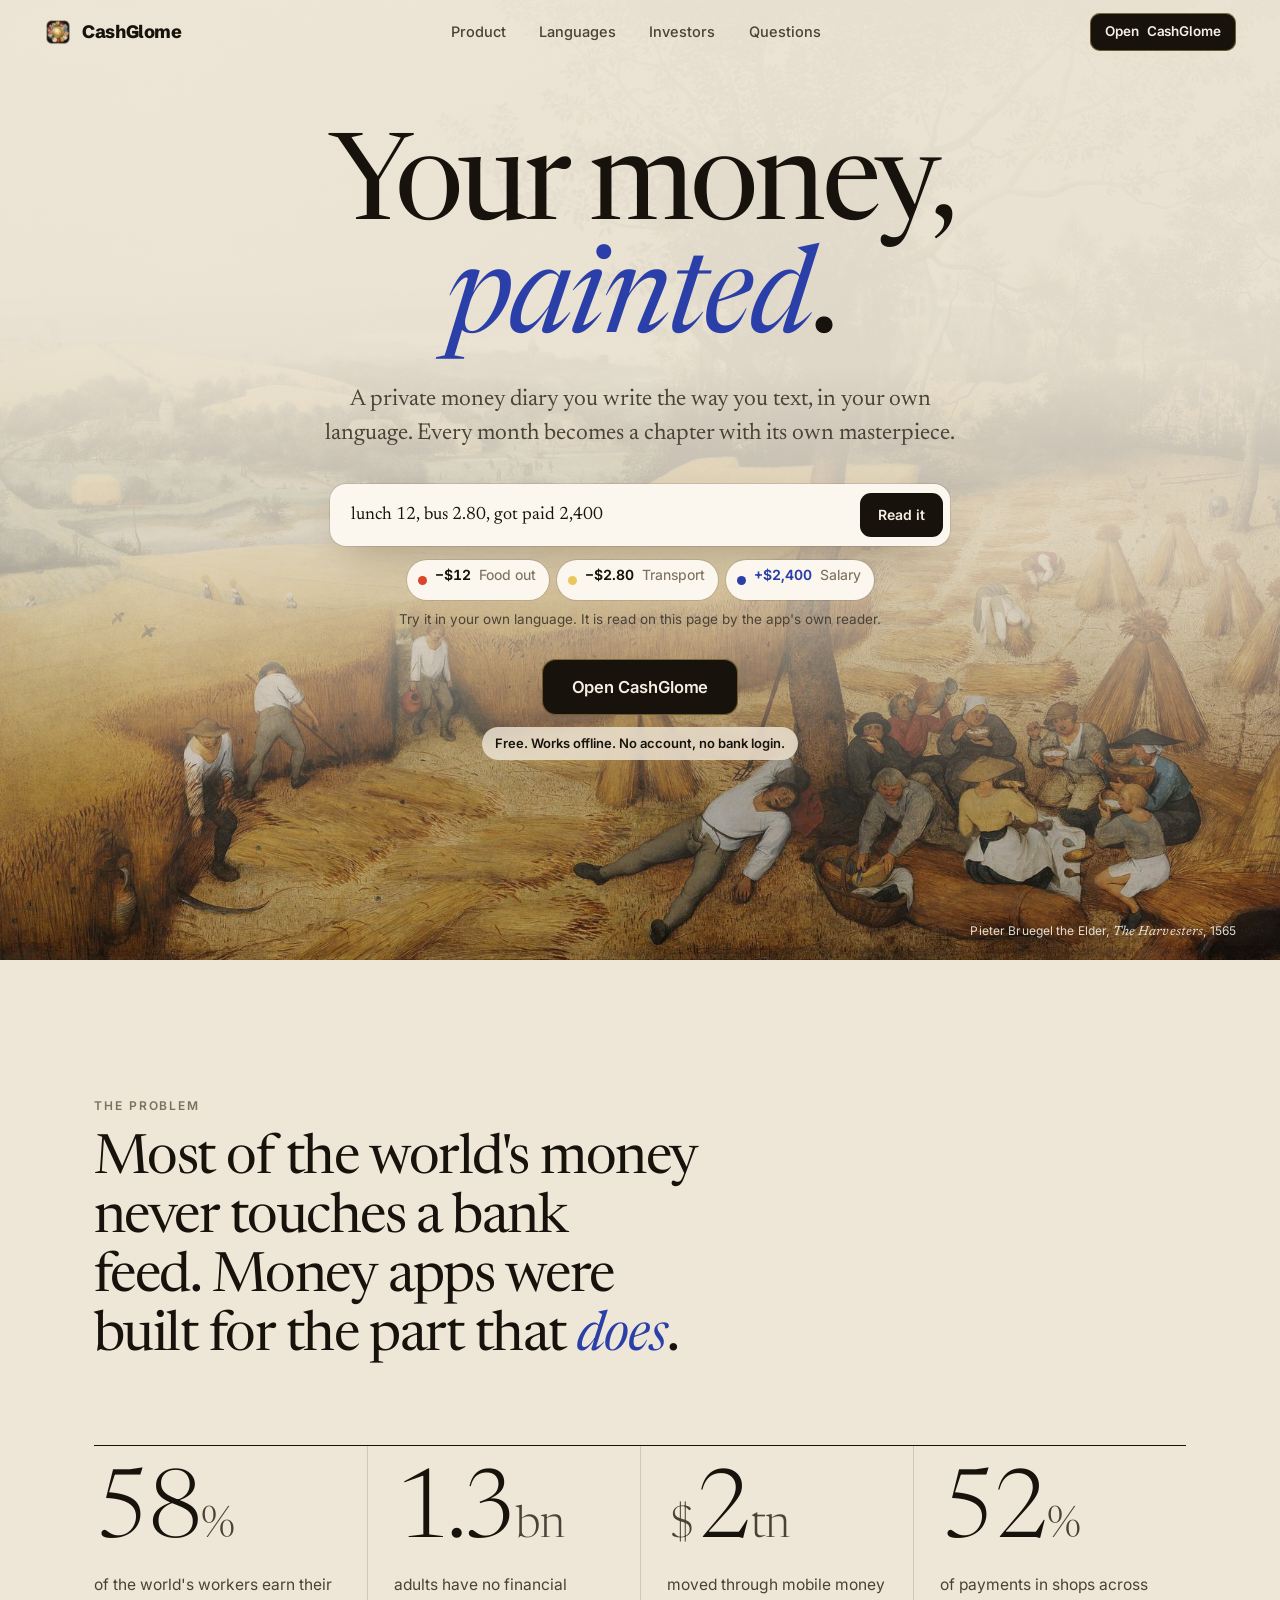
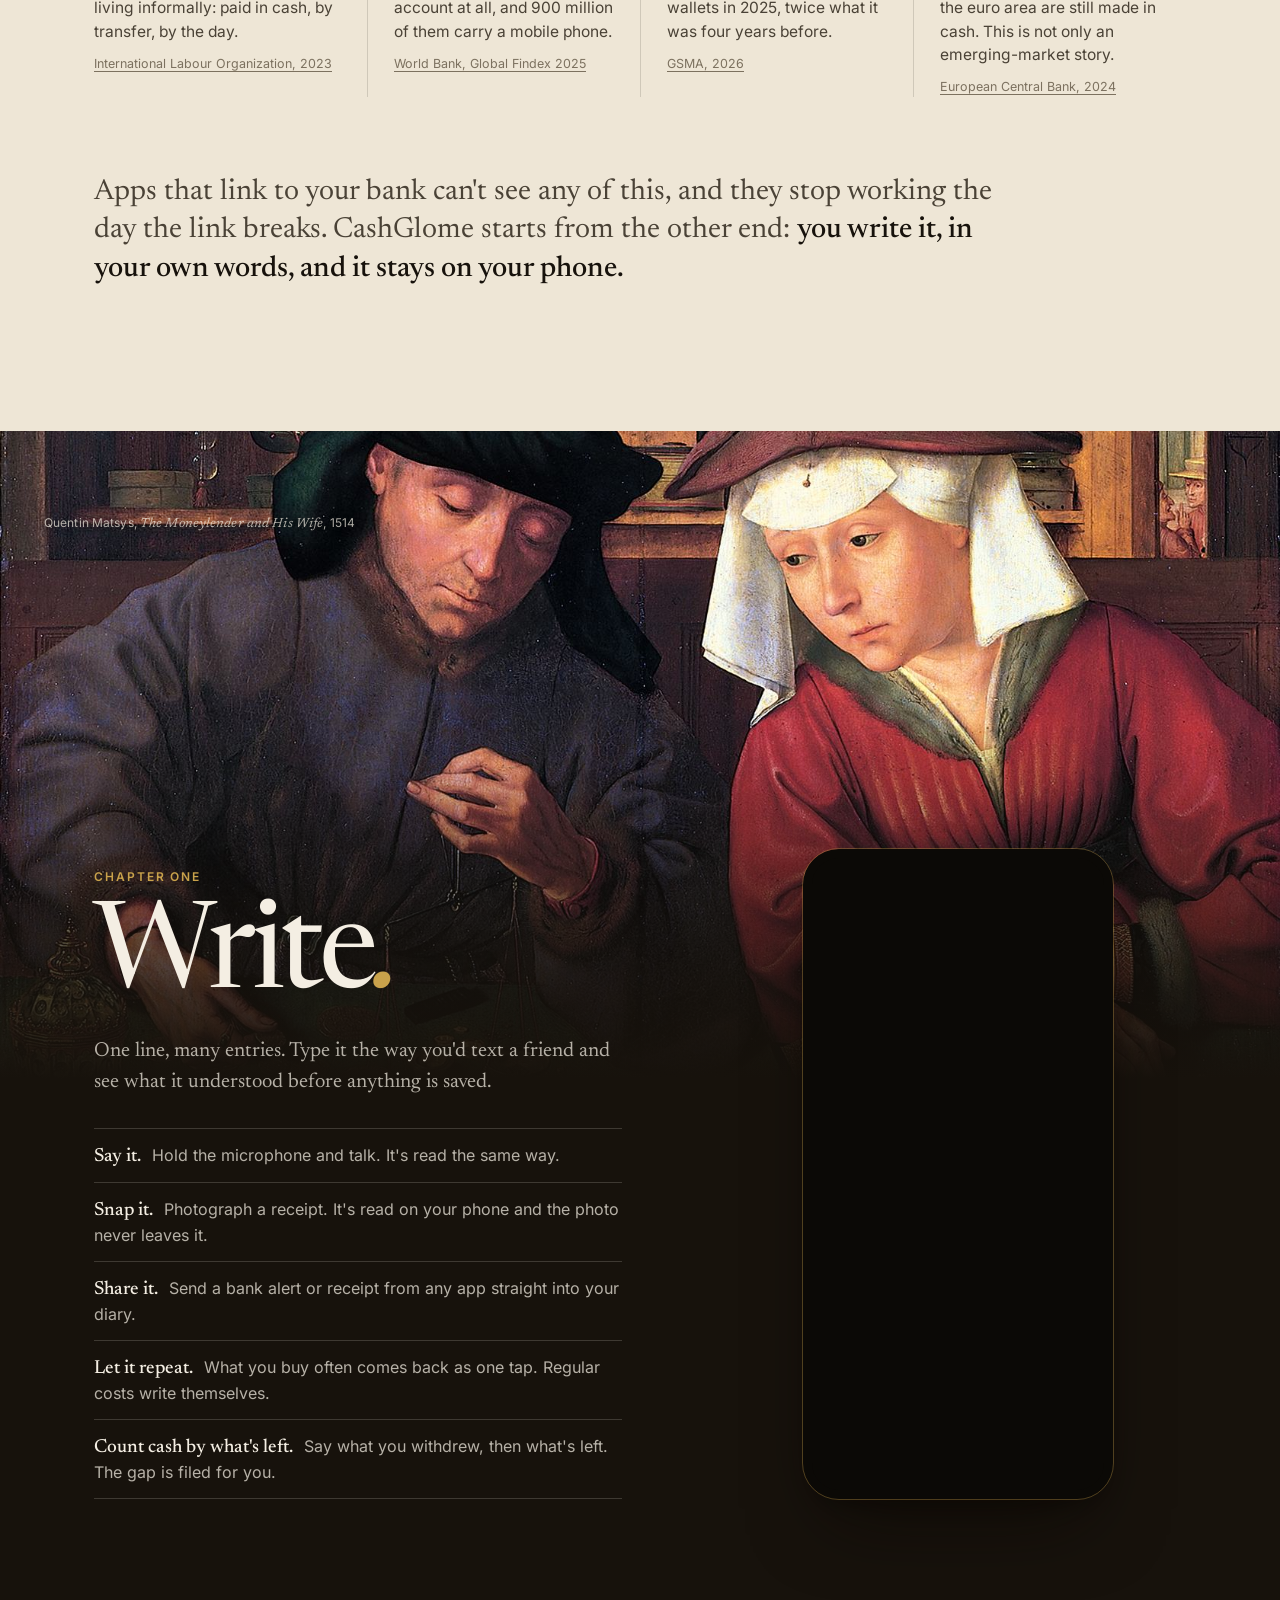
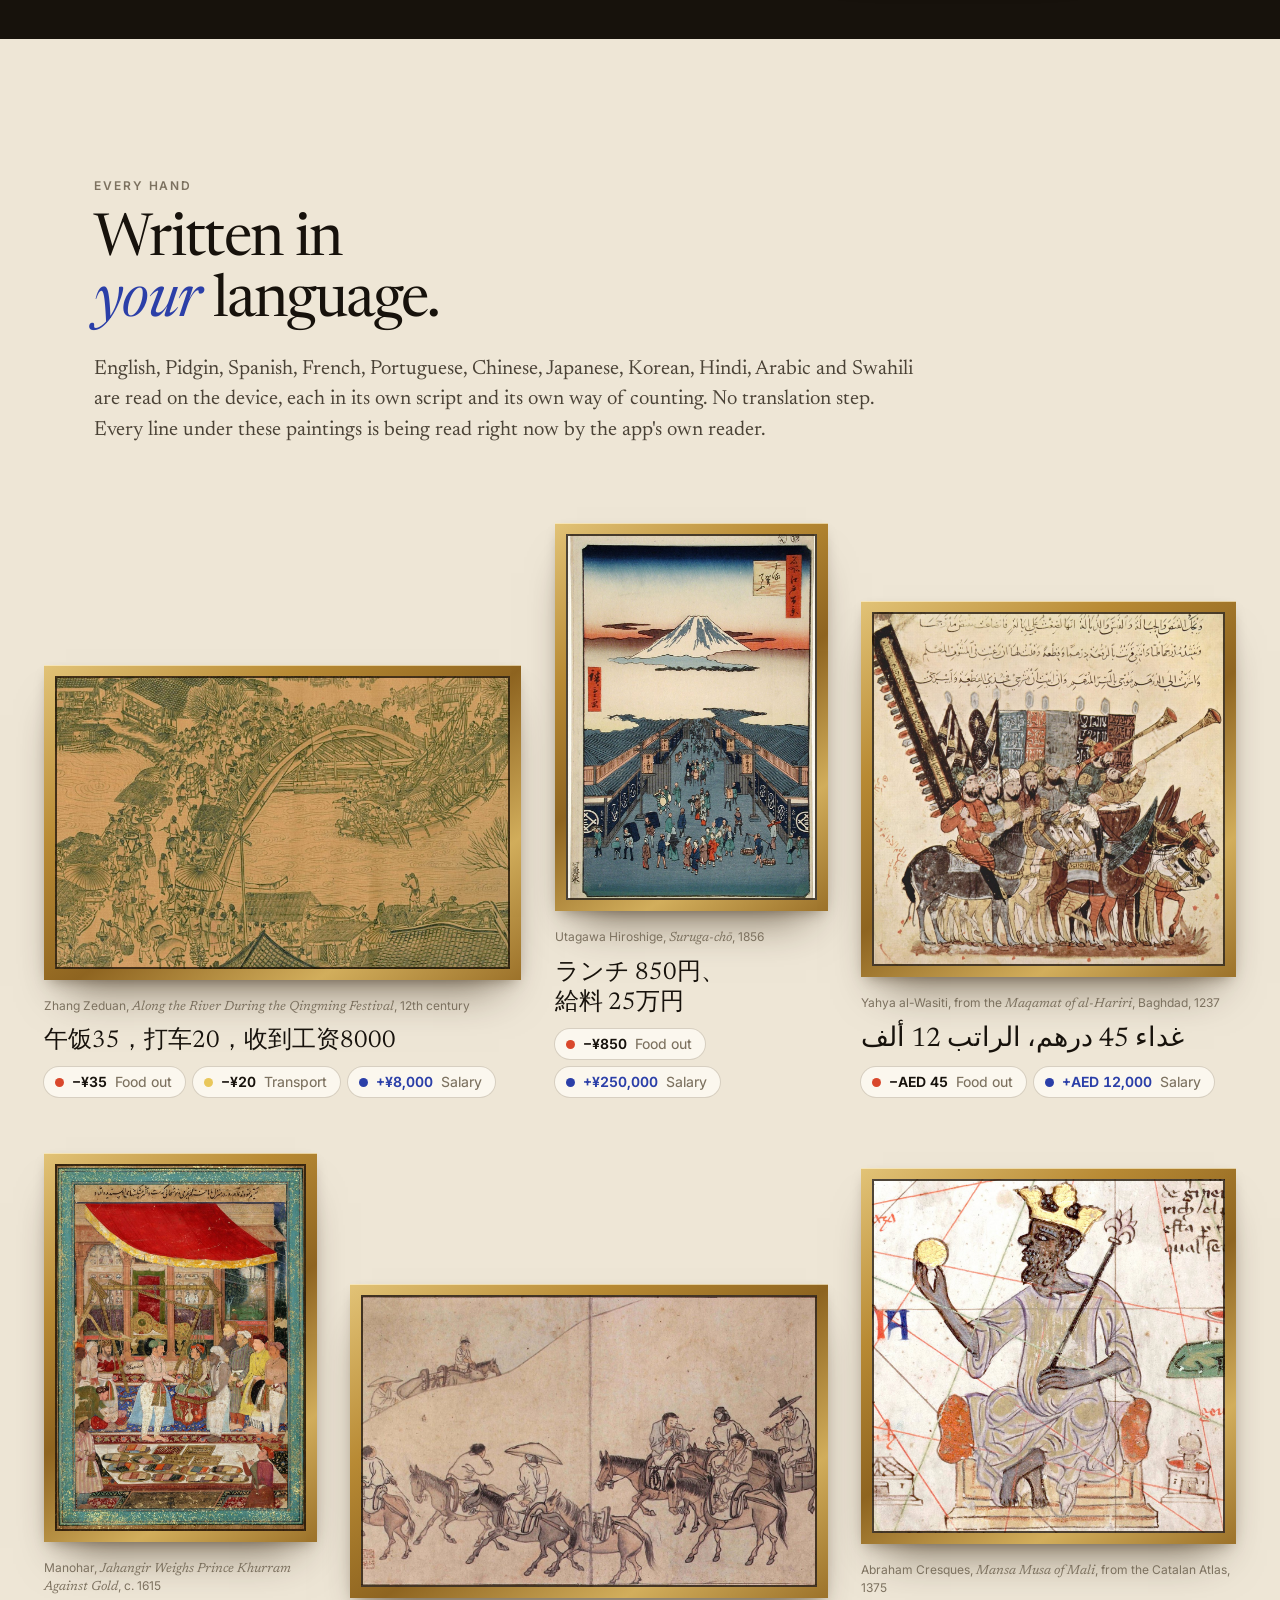
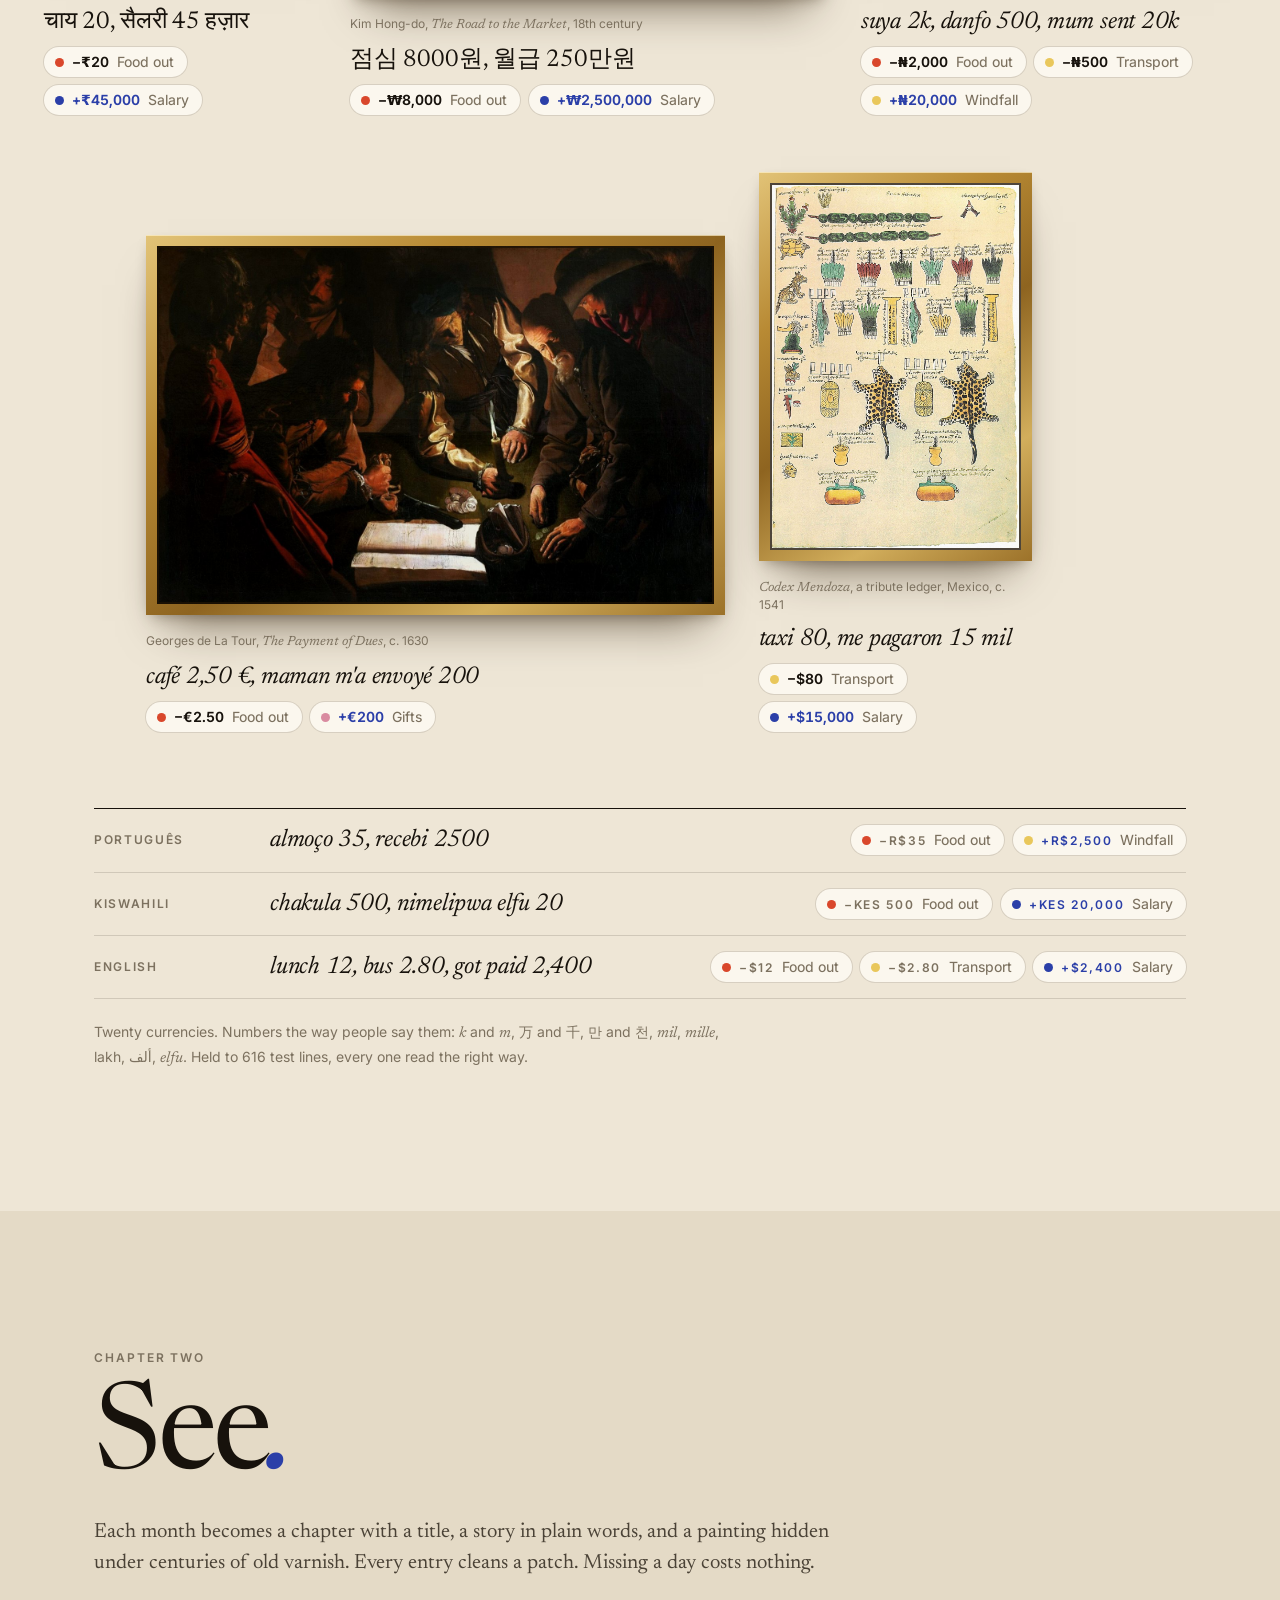
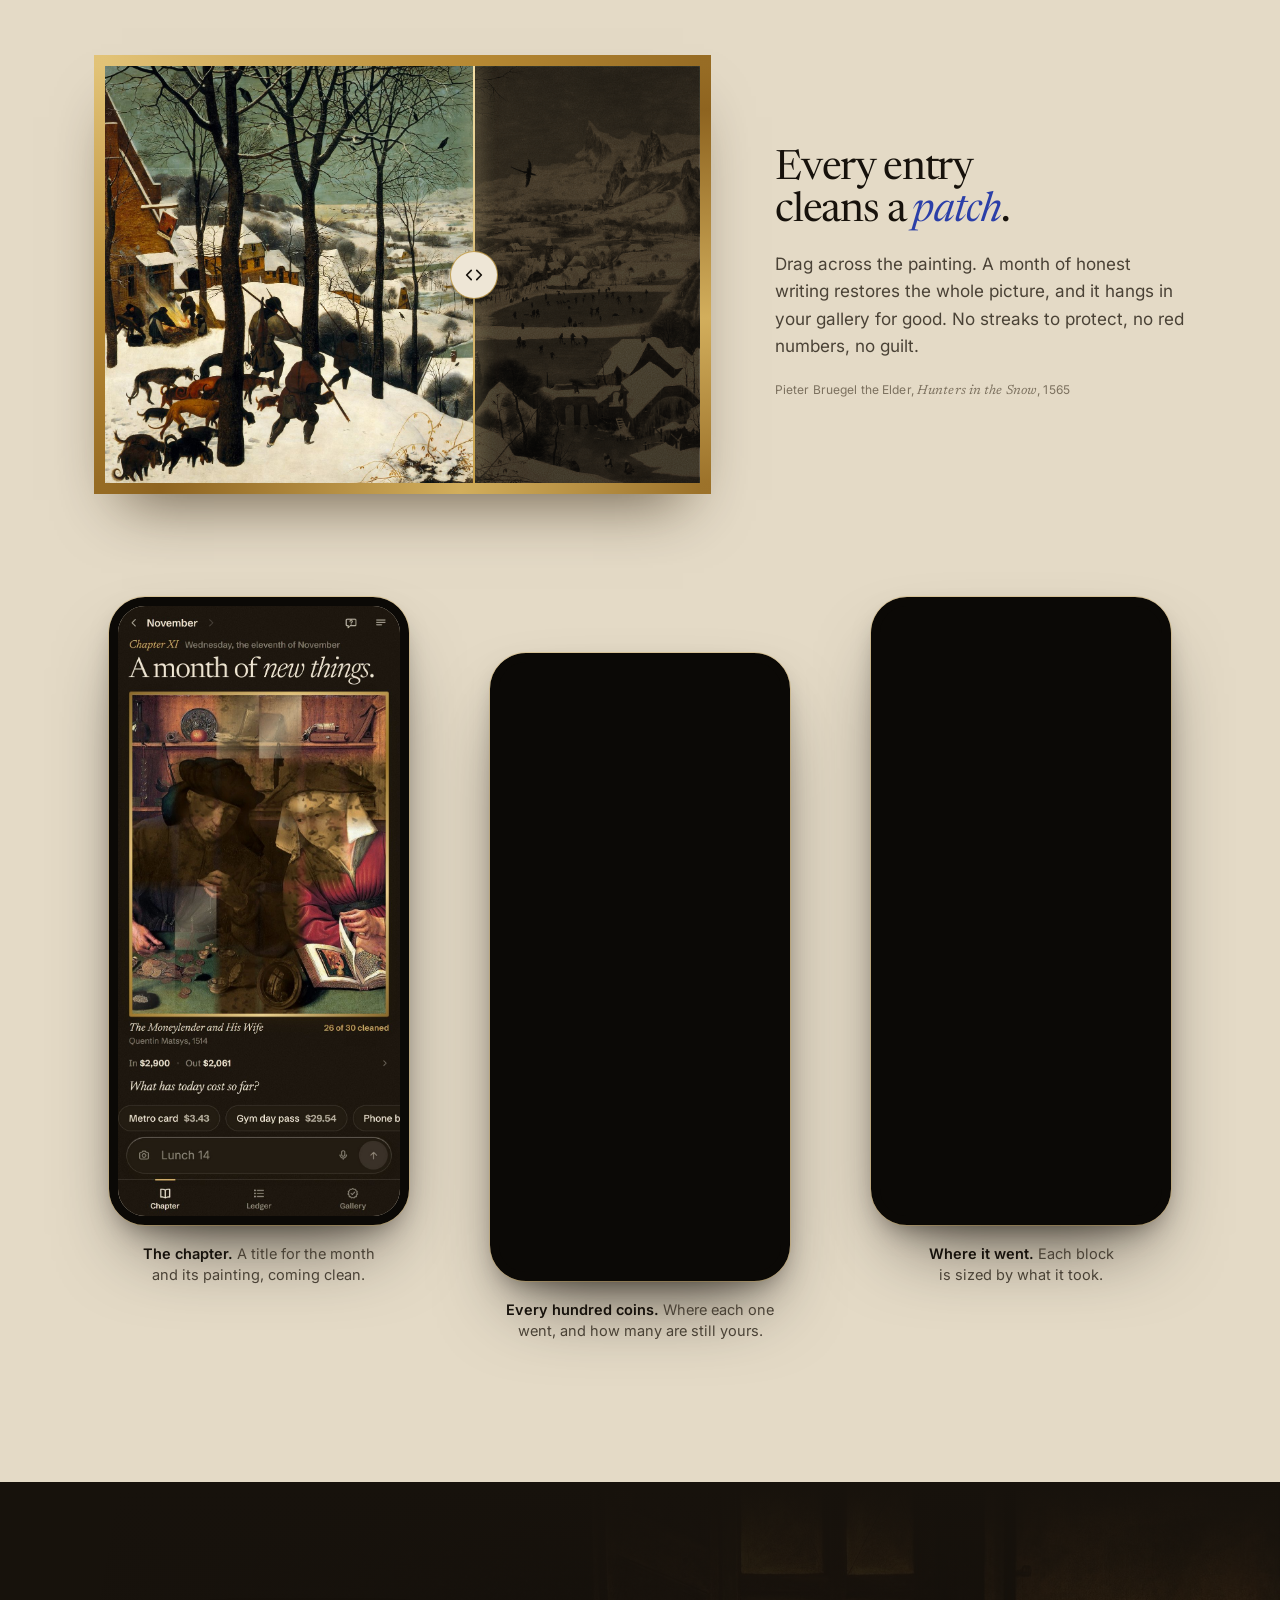
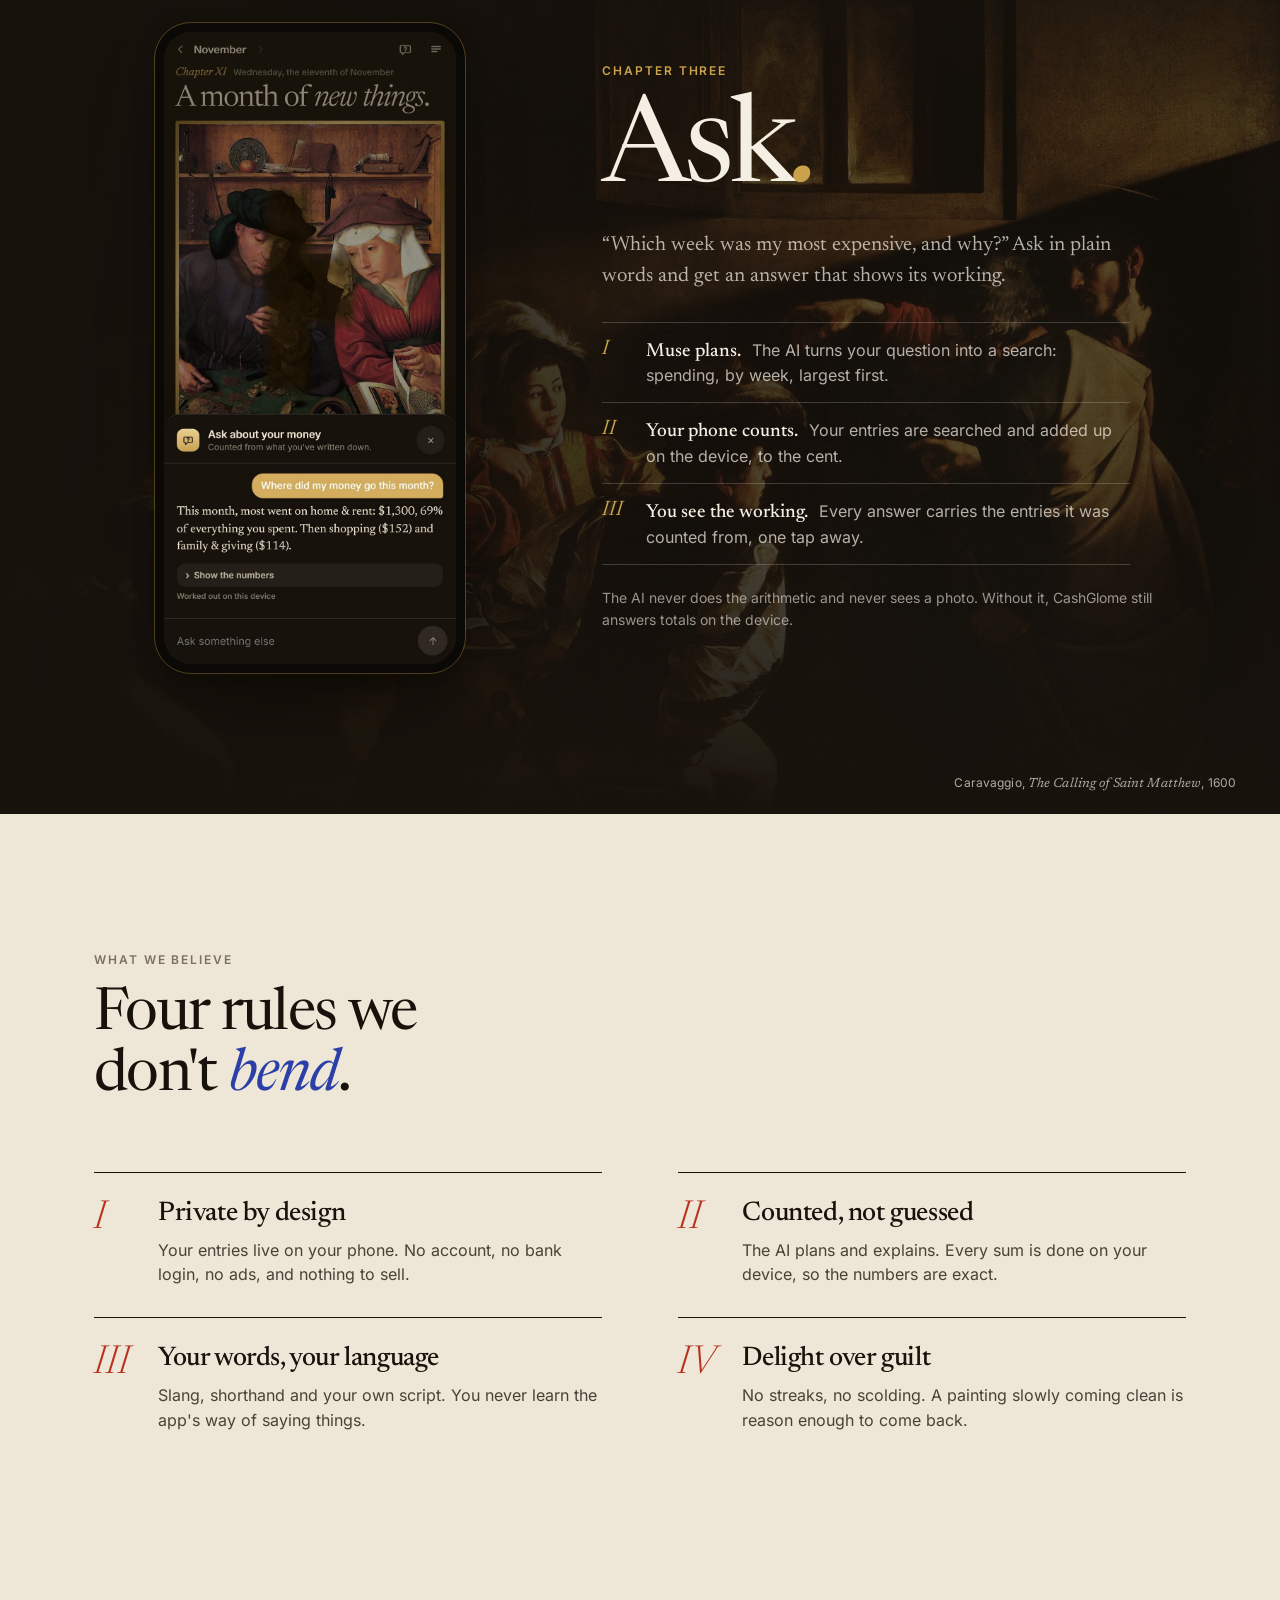
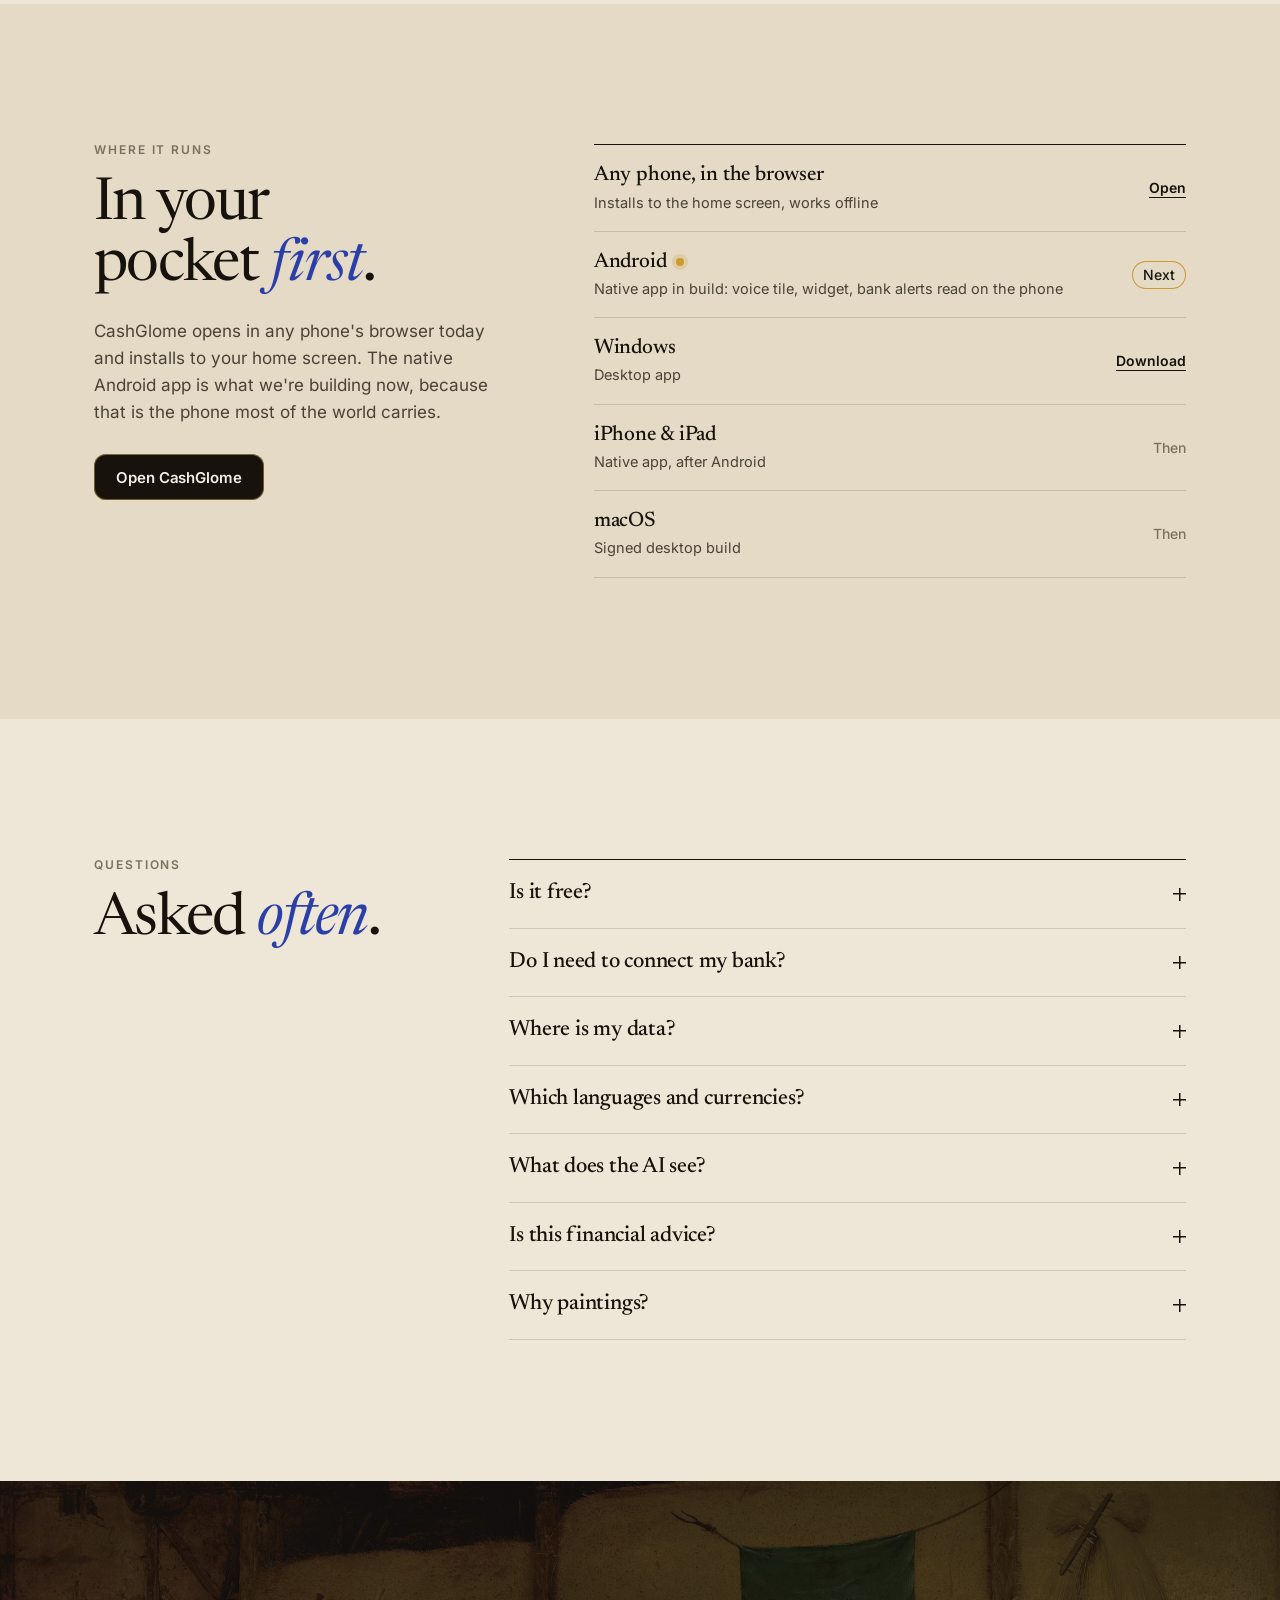
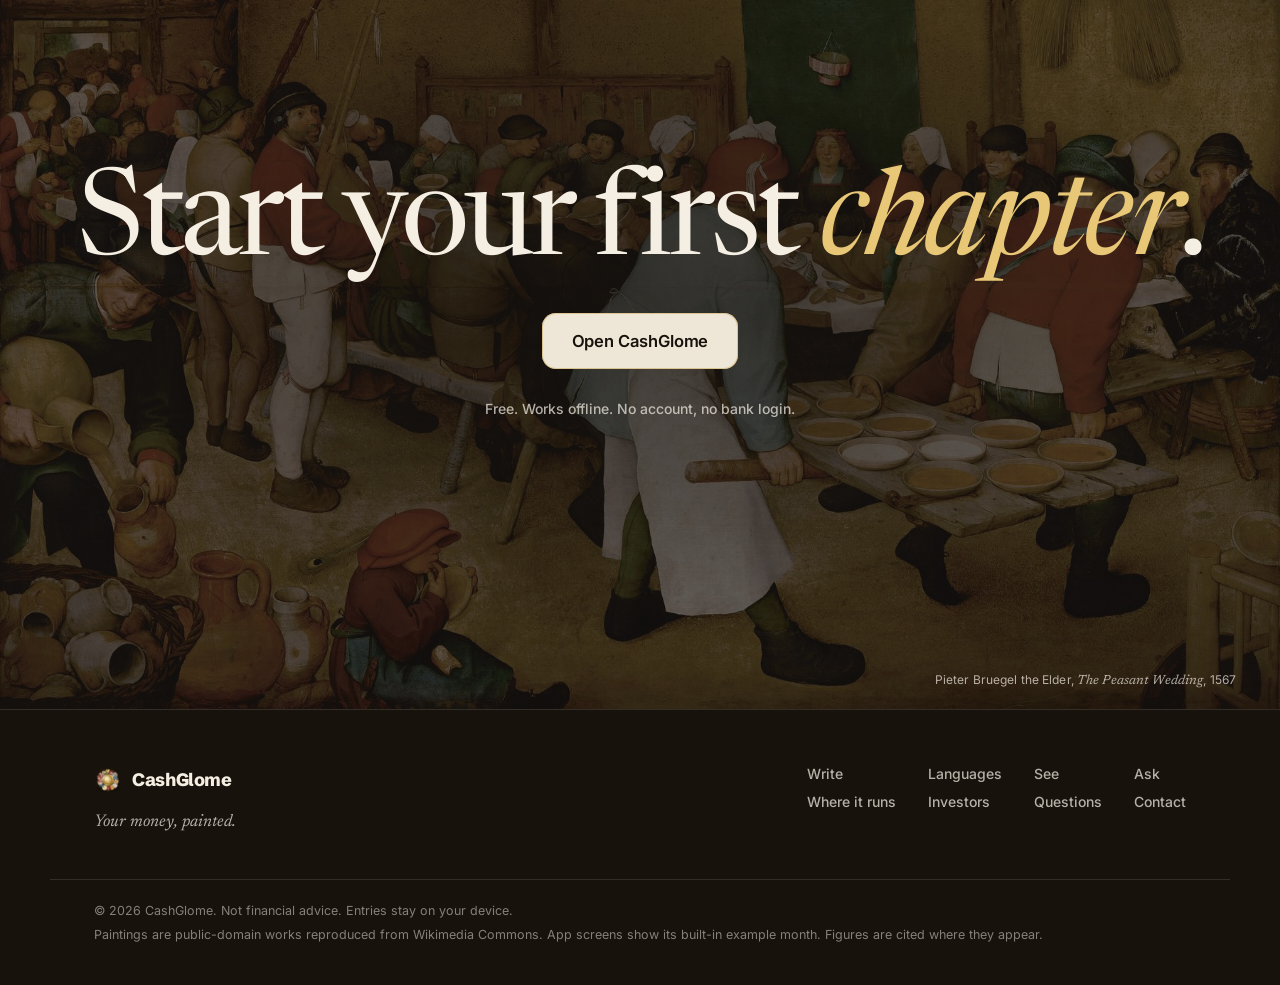
==== commit a46e5c45: "Rebuild the landing page; publish the app with the new languages - Header: solid parchment bar on sc" ====
--- a/index.html
+++ b/index.html
@@ -4,474 +4,308 @@
   <meta charset="utf-8">
   <meta name="viewport" content="width=device-width, initial-scale=1, viewport-fit=cover">
   <title>CashGlome — Your money, painted.</title>
-  <meta name="description" content="CashGlome is a private money diary. Write what you spend the way you'd text a friend; each month becomes a chapter with its own restored masterpiece, and you can ask anything about your money, with the working shown.">
+  <meta name="description" content="CashGlome is a private money diary you write the way you text, in your own language. Every month becomes a chapter with its own restored masterpiece, and you can ask it anything. No bank login. Works offline.">
   <meta name="theme-color" content="#EEE6D6">
   <meta property="og:title" content="CashGlome — Your money, painted.">
-  <meta property="og:description" content="A private money diary. Write it, see it, ask it. Works offline. No bank login.">
+  <meta property="og:description" content="A private money diary. Write it, see it, ask it, in your own language. Works offline. No bank login.">
   <meta property="og:image" content="assets/art/lg/harvesters.jpg">
   <link rel="icon" href="assets/icon-64.png">
   <link rel="apple-touch-icon" href="assets/icon-256.png">
-  <link rel="preload" href="assets/fonts/grotesk.woff2" as="font" type="font/woff2" crossorigin>
+  <link rel="preload" href="assets/fonts/newsreader.woff2" as="font" type="font/woff2" crossorigin>
   <link rel="preload" href="assets/fonts/newsreader-italic.woff2" as="font" type="font/woff2" crossorigin>
   <link rel="preload" href="assets/fonts/inter.woff2" as="font" type="font/woff2" crossorigin>
   <link rel="preload" href="assets/art/lg/harvesters.jpg" as="image" fetchpriority="high">
   <link rel="stylesheet" href="styles.css">
   <script>
-    // Motion is progressive: if the scripts never arrive, the page shows everything as it is.
+    // Reveals are progressive: without scripts, or if they never arrive, everything is simply shown.
     document.documentElement.classList.add('js');
-    if (matchMedia('(prefers-reduced-motion: reduce)').matches) document.documentElement.classList.add('calm');
-    setTimeout(function () { if (!window.__motion) document.documentElement.classList.remove('js'); }, 3500);
+    setTimeout(function () { if (window.__cg) return; document.querySelectorAll('[data-rise]:not(.in)').forEach(function (el) { el.classList.add('in'); }); }, 4000);
   </script>
 </head>
 <body>
 <a class="skip" href="#main">Skip to content</a>
 
 <header class="nav" data-nav>
-  <a class="brand" href="#top" aria-label="CashGlome, home">
-    <img src="assets/icon-64.png" alt="" width="26" height="26">
-    <span>CashGlome</span>
-  </a>
+  <a class="brand" href="#top" aria-label="CashGlome, home"><img src="assets/icon-64.png" width="28" height="28" alt=""><span>CashGlome</span></a>
   <nav class="nav-links" aria-label="Sections">
     <a href="#write">Product</a>
-    <a href="#ask">Ask</a>
-    <a href="#investors">Investors</a>
+    <a href="#world">Languages</a>
+    <a href="investors.html">Investors</a>
     <a href="#faq">Questions</a>
   </nav>
-  <a class="nav-get" href="#download">Download</a>
+  <div class="nav-end">
+    <a class="btn btn-sm" href="app/" data-open aria-label="Open CashGlome">Open<span> CashGlome</span></a>
+    <button class="nav-menu" type="button" aria-label="Menu" aria-expanded="false" aria-controls="menu" data-menu-open><i></i><i></i></button>
+  </div>
 </header>
 
-<aside class="contents" aria-label="Contents" data-contents>
-  <ol>
-    <li><a href="#problem">The problem</a></li>
-    <li><a href="#write">Write</a></li>
-    <li><a href="#see">See</a></li>
-    <li><a href="#ask">Ask</a></li>
-    <li><a href="#everywhere">Everywhere</a></li>
-    <li><a href="#beliefs">Beliefs</a></li>
-    <li><a href="#investors">Investors</a></li>
-    <li><a href="#faq">Questions</a></li>
-  </ol>
-</aside>
+<div class="menu" id="menu" data-menu hidden>
+  <div class="menu-sheet" role="dialog" aria-label="Menu">
+    <a href="#write">Write</a>
+    <a href="#world">Languages</a>
+    <a href="#see">See</a>
+    <a href="#ask">Ask</a>
+    <a href="#platforms">Where it runs</a>
+    <a href="investors.html">Investors</a>
+    <a href="#faq">Questions</a>
+    <a class="btn" href="app/" data-open>Open CashGlome</a>
+  </div>
+</div>
 
 <main id="main">
 
-<!-- ═════════════ Hero ═════════════ -->
-<section class="hero" id="top" data-tone="light">
-  <div class="hero-frame" data-hero-frame aria-hidden="true">
-    <img class="hero-img" src="assets/art/lg/harvesters.jpg" srcset="assets/art/harvesters.jpg 960w, assets/art/lg/harvesters.jpg 1800w" sizes="100vw" alt="" fetchpriority="high" decoding="async">
-  </div>
-  <div class="hero-sky" aria-hidden="true"></div>
-
-  <div class="hero-content" data-hero-content>
-    <h1 class="hero-title">
-      <span class="mask"><span class="line">Your money,</span></span>
-      <span class="mask"><span class="line"><em>painted.</em></span></span>
-    </h1>
-    <p class="hero-sub" data-hero-in>CashGlome is a money diary you write like a text. Every month becomes a chapter with its own masterpiece, and you can ask it anything about your money.</p>
-
-    <form class="reader" data-reader data-hero-in autocomplete="off">
+<!-- ───────── Hero ───────── -->
+<section class="hero" id="top">
+  <img class="hero-img" src="assets/art/lg/harvesters.jpg" alt="" fetchpriority="high">
+  <div class="hero-veil" aria-hidden="true"></div>
+  <div class="hero-inner">
+    <h1 class="display">Your money, <em>painted</em>.</h1>
+    <p class="hero-lede">A private money diary you write the way you text, in your own language. Every month becomes a chapter with its own masterpiece.</p>
+
+    <form class="reader" data-reader autocomplete="off">
       <label class="sr" for="reader-input">Write a line, the way you would in the app</label>
-      <input id="reader-input" class="reader-input" type="text" spellcheck="false" maxlength="140" placeholder="lunch 12, uber 9, got paid 2,400">
+      <input id="reader-input" name="line" type="text" inputmode="text" enterkeyhint="go" spellcheck="false" autocapitalize="off" placeholder="lunch 12, bus 2.80, got paid 2,400" dir="auto">
       <button class="reader-go" type="submit">Read it</button>
     </form>
-    <div class="reader-out" data-reader-out aria-live="polite"></div>
-
-    <div class="downloads" data-downloads="hero" data-hero-in></div>
-    <p class="fine" data-hero-in>Free · Works offline · No bank login · What you type above stays on this page</p>
-  </div>
-
-  <p class="credit hero-credit">Pieter Bruegel the Elder, <em>The Harvesters</em>, 1565</p>
-</section>
-
-<!-- ═════════════ The problem ═════════════ -->
-<section class="paper problem" id="problem" data-tone="light">
-  <div class="tear" data-tear></div>
-  <div class="wrap">
-    <p class="label" data-fade>The problem</p>
-    <h2 class="statement" data-lines>Money apps ask for your bank login, then hand you a dashboard that feels like homework. Most people stop looking.</h2>
-
-    <div class="figures">
-      <figure class="figure" data-fade>
-        <div class="figure-num"><span data-count="34">34</span>%</div>
-        <figcaption>of Americans tracked their spending at all in a 30-day period.</figcaption>
-        <cite><a href="https://www.cpapracticeadvisor.com/2025/06/10/more-than-two-thirds-of-americans-arent-reviewing-their-budgets-survey-reveals/162791/" rel="noopener" target="_blank">Bankrate survey, 2025</a></cite>
-      </figure>
-      <figure class="figure" data-fade>
-        <div class="figure-num"><span data-count="14">14</span>%</div>
-        <figcaption>use a budgeting app every day, and that share has stopped growing.</figcaption>
-        <cite><a href="https://www.pymnts.com/mobile/2025/daily-budget-app-adoption-stalls-at-14-percent/" rel="noopener" target="_blank">PYMNTS, 2025</a></cite>
-      </figure>
-      <figure class="figure" data-fade>
-        <div class="figure-num">2024</div>
-        <figcaption>Mint, the best-known free budgeting app in the US, shut down and its users had to start again.</figcaption>
-        <cite><a href="https://www.pymnts.com/financial-apps/2023/intuit-to-shut-down-mint-invite-users-to-credit-karma/" rel="noopener" target="_blank">PYMNTS</a></cite>
-      </figure>
-    </div>
-
-    <p class="after" data-fade>CashGlome starts from the other end. There's no bank connection to break and nothing to set up, and the reason to come back each month has nothing to do with guilt.</p>
-  </div>
-  <div class="tear tear-bottom" data-tear></div>
-</section>
-
-<!-- ═════════════ Chapter one: Write ═════════════ -->
-<section class="chapter chapter-write" id="write" data-tone="dark" data-chapter="write">
-  <div class="pin">
-    <div class="scene" data-scene>
-      <div class="art" data-art data-ratio="1680/1581" data-focus=".66,.6" data-focus-narrow=".74,.8">
-        <img src="assets/art/lg/moneylender.jpg" alt="The Moneylender and His Wife by Quentin Matsys. The miniature in her prayer book has become a page of today's accounts." loading="lazy" decoding="async">
+    <div class="chips" data-reader-out aria-live="polite"></div>
+    <p class="hero-note" data-reader-note>Try it in your own language. It is read on this page by the app's own reader.</p>
+
+    <div class="hero-cta">
+      <a class="btn btn-lg" href="app/" data-open>Open CashGlome</a>
+      <span>Free. Works offline. No account, no bank login.</span>
+    </div>
+  </div>
+  <p class="plaque plaque-hero">Pieter Bruegel the Elder, <i>The Harvesters</i>, 1565</p>
+</section>
+
+<!-- ───────── The problem ───────── -->
+<section class="paper problem" id="problem">
+  <div class="wrap">
+    <p class="kicker">The problem</p>
+    <h2 class="statement">Most of the world's money never touches a bank feed. Money apps were built for the part that <em>does</em>.</h2>
+    <dl class="figures">
+      <div><dt>58<small>%</small></dt><dd>of the world's workers earn their living informally: paid in cash, by transfer, by the day.<a href="https://www.ilo.org/publications/women-and-men-informal-economy-statistical-update" rel="noopener">International Labour Organization, 2023</a></dd></div>
+      <div><dt>1.3<small>bn</small></dt><dd>adults have no financial account at all, and 900 million of them carry a mobile phone.<a href="https://www.worldbank.org/en/news/press-release/2025/07/16/mobile-phone-technology-powers-saving-surge-in-developing-economies" rel="noopener">World Bank, Global Findex 2025</a></dd></div>
+      <div><dt><small>$</small>2<small>tn</small></dt><dd>moved through mobile money wallets in 2025, twice what it was four years before.<a href="https://www.gsma.com/sotir/" rel="noopener">GSMA, 2026</a></dd></div>
+      <div><dt>52<small>%</small></dt><dd>of payments in shops across the euro area are still made in cash. This is not only an emerging-market story.<a href="https://www.ecb.europa.eu/stats/ecb_surveys/space/html/ecb.space2024~19d46f0f17.en.html" rel="noopener">European Central Bank, 2024</a></dd></div>
+    </dl>
+    <p class="answer">Apps that link to your bank can't see any of this, and they stop working the day the link breaks. CashGlome starts from the other end: <b>you write it, in your own words, and it stays on your phone.</b></p>
+  </div>
+</section>
+
+<!-- ───────── Write ───────── -->
+<section class="act act-write" id="write">
+  <div class="act-art">
+    <img src="assets/art/lg/moneylender.jpg" alt="The Moneylender and His Wife, by Quentin Matsys" loading="lazy" decoding="async">
+    <p class="plaque">Quentin Matsys, <i>The Moneylender and His Wife</i>, 1514</p>
+  </div>
+  <div class="wrap act-grid">
+    <div class="act-copy">
+      <p class="kicker">Chapter one</p>
+      <h2 class="display">Write<em>.</em></h2>
+      <p class="lede">One line, many entries. Type it the way you'd text a friend and see what it understood before anything is saved.</p>
+      <ul class="ways">
+        <li><b>Say it.</b> Hold the microphone and talk. It's read the same way.</li>
+        <li><b>Snap it.</b> Photograph a receipt. It's read on your phone and the photo never leaves it.</li>
+        <li><b>Share it.</b> Send a bank alert or receipt from any app straight into your diary.</li>
+        <li><b>Let it repeat.</b> What you buy often comes back as one tap. Regular costs write themselves.</li>
+        <li><b>Count cash by what's left.</b> Say what you withdrew, then what's left. The gap is filed for you.</li>
+      </ul>
+    </div>
+    <figure class="phone" data-rise>
+      <img src="assets/shots/p-write.jpg" width="824" height="1784" alt="The CashGlome app: one typed line, lunch 14, sent mum 60, got paid 3,200, read as three entries above the keyboard" loading="lazy" decoding="async">
+    </figure>
+  </div>
+</section>
+
+<!-- ───────── Languages ───────── -->
+<section class="paper world" id="world">
+  <div class="wrap">
+    <p class="kicker">Every hand</p>
+    <h2 class="headline">Written in <em>your</em> language.</h2>
+    <p class="lede">English, Pidgin, Spanish, French, Portuguese, Chinese, Japanese, Korean, Hindi, Arabic and Swahili are read on the device, each in its own script and its own way of counting. No translation step. Every line under these paintings is being read right now by the app's own reader.</p>
+  </div>
+
+  <div class="wall" data-wall>
+    <figure class="hang h-wide" data-line="午饭35，打车20，收到工资8000" data-home="CNY" lang="zh">
+      <div class="frame"><img src="assets/art/world/qingming.jpg" alt="A crowded bridge over a river, lined with market stalls" loading="lazy" decoding="async"></div>
+      <figcaption><span class="plaque-t">Zhang Zeduan, <i>Along the River During the Qingming Festival</i>, 12th century</span><q class="hand"></q><span class="chips"></span></figcaption>
+    </figure>
+    <figure class="hang h-tall" data-line="ランチ 850円、給料 25万円" data-home="JPY" lang="ja">
+      <div class="frame"><img src="assets/art/world/hiroshige.jpg" alt="A street of drapers' shops in Edo with Mount Fuji above" loading="lazy" decoding="async"></div>
+      <figcaption><span class="plaque-t">Utagawa Hiroshige, <i>Suruga-chō</i>, 1856</span><q class="hand"></q><span class="chips"></span></figcaption>
+    </figure>
+    <figure class="hang h-wide" data-line="점심 8000원, 월급 250만원" data-home="KRW" lang="ko">
+      <div class="frame"><img src="assets/art/world/danwon.jpg" alt="Riders on horseback on the road to market" loading="lazy" decoding="async"></div>
+      <figcaption><span class="plaque-t">Kim Hong-do, <i>The Road to the Market</i>, 18th century</span><q class="hand"></q><span class="chips"></span></figcaption>
+    </figure>
+    <figure class="hang h-tall" data-line="चाय 20, सैलरी 45 हज़ार" data-home="INR" lang="hi">
+      <div class="frame"><img src="assets/art/world/jahangir.jpg" alt="A Mughal emperor weighing a prince against gold on a great scale" loading="lazy" decoding="async"></div>
+      <figcaption><span class="plaque-t">Manohar, <i>Jahangir Weighs Prince Khurram Against Gold</i>, c. 1615</span><q class="hand"></q><span class="chips"></span></figcaption>
+    </figure>
+    <figure class="hang h-wide" data-line="café 2,50 €, maman m'a envoyé 200" data-home="EUR" lang="fr">
+      <div class="frame"><img src="assets/art/world/latour.jpg" alt="Men counting coins by candlelight" loading="lazy" decoding="async"></div>
+      <figcaption><span class="plaque-t">Georges de La Tour, <i>The Payment of Dues</i>, c. 1630</span><q class="hand"></q><span class="chips"></span></figcaption>
+    </figure>
+    <figure class="hang h-tall" data-line="taxi 80, me pagaron 15 mil" data-home="MXN" lang="es">
+      <div class="frame"><img src="assets/art/world/mendoza.jpg" alt="A page of an Aztec tribute list: feathers, jaguar skins and gold, each with its count" loading="lazy" decoding="async"></div>
+      <figcaption><span class="plaque-t"><i>Codex Mendoza</i>, a tribute ledger, Mexico, c. 1541</span><q class="hand"></q><span class="chips"></span></figcaption>
+    </figure>
+    <figure class="hang h-square" data-line="غداء 45 درهم، الراتب 12 ألف" data-home="AED" lang="ar">
+      <div class="frame"><img src="assets/art/world/wasiti.jpg" alt="A procession of riders with banners and trumpets" loading="lazy" decoding="async"></div>
+      <figcaption><span class="plaque-t">Yahya al-Wasiti, from the <i>Maqamat of al-Hariri</i>, Baghdad, 1237</span><q class="hand" dir="rtl"></q><span class="chips"></span></figcaption>
+    </figure>
+    <figure class="hang h-square" data-line="suya 2k, danfo 500, mum sent 20k" data-home="NGN" lang="en">
+      <div class="frame"><img src="assets/art/world/mansa.jpg" alt="Mansa Musa of Mali, crowned, holding up a nugget of gold" loading="lazy" decoding="async"></div>
+      <figcaption><span class="plaque-t">Abraham Cresques, <i>Mansa Musa of Mali</i>, from the Catalan Atlas, 1375</span><q class="hand"></q><span class="chips"></span></figcaption>
+    </figure>
+  </div>
+
+  <div class="wrap">
+    <ul class="also" data-also>
+      <li data-line="almoço 35, recebi 2500" data-home="BRL" lang="pt"><b>Português</b><q class="hand"></q><span class="chips"></span></li>
+      <li data-line="chakula 500, nimelipwa elfu 20" data-home="KES" lang="sw"><b>Kiswahili</b><q class="hand"></q><span class="chips"></span></li>
+      <li data-line="lunch 12, bus 2.80, got paid 2,400" data-home="USD" lang="en"><b>English</b><q class="hand"></q><span class="chips"></span></li>
+    </ul>
+    <p class="fine">Twenty currencies. Numbers the way people say them: <i>k</i> and <i>m</i>, 万 and 千, 만 and 천, <i>mil</i>, <i>mille</i>, lakh, ألف, <i>elfu</i>. Held to 616 test lines, every one read the right way.</p>
+  </div>
+</section>
+
+<!-- ───────── See ───────── -->
+<section class="act act-see" id="see">
+  <div class="wrap">
+    <div class="act-head">
+      <p class="kicker">Chapter two</p>
+      <h2 class="display">See<em>.</em></h2>
+      <p class="lede">Each month becomes a chapter with a title, a story in plain words, and a painting hidden under centuries of old varnish. Every entry cleans a patch. Missing a day costs nothing.</p>
+    </div>
+
+    <div class="restore">
+      <div class="restorer" data-restorer style="--at: 46%">
+        <img src="assets/art/lg/hunters.jpg" alt="Hunters in the Snow, by Pieter Bruegel the Elder" loading="lazy" decoding="async">
+        <div class="restorer-varnish" aria-hidden="true"><img src="assets/art/lg/hunters.jpg" alt="" loading="lazy" decoding="async"></div>
+        <i class="restorer-edge" aria-hidden="true"></i>
+        <input type="range" min="0" max="100" value="46" aria-label="Clean the painting">
       </div>
-      <div class="folio" data-folio data-quad="67.25,79.8 75.15,81.45 78.3,88.95 70.4,88.05" aria-hidden="true">
-        <div class="folio-vellum" data-vellum></div>
-        <div class="folio-text">
-          <p class="folio-rubric" data-ink>Tuesday, the tenth of November</p>
-          <p class="folio-hand"><span data-ink>bolt 6k, lunch 4.5k,</span><span data-ink>got paid 350k</span></p>
-          <ol class="folio-entries">
-            <li data-ink><i style="--c:#C99A2E"></i><b>Bolt</b><em>transport</em><span>−₦6,000</span></li>
-            <li data-ink><i style="--c:#B8321F"></i><b>Lunch</b><em>food out</em><span>−₦4,500</span></li>
-            <li data-ink><i style="--c:#2B3FA8"></i><b>Got paid</b><em>salary</em><span>+₦350,000</span></li>
-          </ol>
-          <p class="folio-total" data-ink><span>Spent <b>₦10,500</b></span><span>Kept <b>₦339,500</b></span></p>
-        </div>
+      <div class="restore-copy">
+        <h3 class="headline sm">Every entry cleans a <em>patch</em>.</h3>
+        <p class="body">Drag across the painting. A month of honest writing restores the whole picture, and it hangs in your gallery for good. No streaks to protect, no red numbers, no guilt.</p>
+        <p class="plaque plaque-dark">Pieter Bruegel the Elder, <i>Hunters in the Snow</i>, 1565</p>
       </div>
-      <div class="shade" data-shade></div>
-    </div>
-    <div class="chapter-copy">
-      <p class="chapter-label">Chapter one</p>
-      <h2 class="giant" data-giant>Write.</h2>
-      <p class="swash" data-swash>Type it the way you'd text a friend. CashGlome files it for you.</p>
-    </div>
-    <p class="credit">Quentin Matsys, <em>The Moneylender and His Wife</em>, 1514. Her book of hours, kept as a book of accounts.</p>
-  </div>
-</section>
-
-<section class="paper rise write-more" data-tone="light">
-  <div class="tear" data-tear></div>
-  <div class="wrap two">
-    <div class="copy">
-      <p class="label" data-fade>Writing</p>
-      <h3 class="headline" data-lines>Many entries, one line.</h3>
-      <p class="body" data-fade>“bolt 6k, lunch 4.5k, got paid 350k” becomes three entries, each in the right category, and you see what it understood before anything is saved. It reads slang, pidgin and shorthand like <i>k</i> and <i>m</i>, in 15 currencies.</p>
-    </div>
-    <figure class="window" data-rise-frame>
-      <div class="window-bar"><i></i><i></i><i></i></div>
-      <img src="assets/shots/s4-ledger.jpg" alt="The CashGlome ledger: November's entries, each with its category" loading="lazy" decoding="async">
-    </figure>
-  </div>
-  <div class="wrap trio">
-    <div class="trio-item" data-fade><h4>Say it</h4><p>Hold the microphone and talk. What you say is read the same way.</p></div>
-    <div class="trio-item" data-fade><h4>Snap it</h4><p>Photograph a receipt. It's read on your device, and the photo stays there.</p></div>
-    <div class="trio-item" data-fade><h4>Repeat it</h4><p>Your usual buys come back as one-tap repeats. Correct a category once and it's remembered.</p></div>
-  </div>
-  <div class="tear tear-bottom" data-tear></div>
-</section>
-
-<!-- ═════════════ Chapter two: See ═════════════ -->
-<section class="chapter chapter-see" id="see" data-tone="dark" data-chapter="see">
-  <div class="pin">
-    <div class="scene" data-scene>
-      <div class="art" data-art data-ratio="1306/1800" data-focus=".5,.3" data-mirror="49.96,29.83,4.44">
-        <img src="assets/art/lg/arnolfini.jpg" alt="The Arnolfini Portrait by Jan van Eyck" loading="lazy" decoding="async">
-      </div>
-      <div class="mirror" data-mirror-screen aria-hidden="true">
-        <img src="assets/shots/s1-chapter.jpg" alt="" loading="lazy" decoding="async">
-        <div class="mirror-curve" data-mirror-curve></div>
-      </div>
-      <div class="shade" data-shade></div>
-    </div>
-    <div class="chapter-copy">
-      <p class="chapter-label">Chapter two</p>
-      <h2 class="giant" data-giant>See.</h2>
-      <p class="swash" data-swash>Each month becomes a chapter: a headline, the story in plain words, and a painting chosen by how you spent.</p>
-    </div>
-    <p class="credit">Jan van Eyck, <em>The Arnolfini Portrait</em>, 1434. In the mirror: November, in the app</p>
-  </div>
-</section>
-
-<section class="paper rise see-more" data-tone="light">
-  <div class="tear" data-tear></div>
-  <div class="wrap two restore">
-    <div class="copy">
-      <p class="label" data-fade>Restoration</p>
-      <h3 class="headline" data-lines>Every entry cleans a patch.</h3>
-      <p class="body" data-fade>Each chapter's painting starts under centuries of old varnish. Write what happened and a patch comes clean. A month of honest writing restores the whole picture, and it hangs in your gallery for good. Missing a day costs nothing.</p>
-      <p class="hint" data-fade>Drag across the painting.</p>
-    </div>
-    <figure class="restorer" data-restorer>
-      <div class="restorer-frame" data-restorer-frame>
-        <img class="restorer-clean" src="assets/art/lg/hunters.jpg" alt="Hunters in the Snow by Pieter Bruegel the Elder, partly cleaned" loading="lazy" decoding="async">
-        <div class="restorer-varnish"><img src="assets/art/lg/hunters.jpg" alt="" loading="lazy" decoding="async"></div>
-        <div class="restorer-handle" data-handle role="slider" tabindex="0" aria-label="Clean the painting" aria-valuemin="0" aria-valuemax="100" aria-valuenow="50"><span></span></div>
-      </div>
-      <figcaption class="credit-dark">Pieter Bruegel the Elder, <em>Hunters in the Snow</em>, 1565</figcaption>
-    </figure>
-  </div>
-
-  <div class="wrap fan-head">
-    <p class="label" data-fade>Your month</p>
-    <h3 class="headline" data-lines>Where it went, at a glance.</h3>
-  </div>
-  <div class="fan" data-fan>
-    <figure class="fan-card" data-fan-card="-1"><img src="assets/shots/s2-where.jpg" alt="Where it went: November's spending by category" loading="lazy" decoding="async"><figcaption>Where it went</figcaption></figure>
-    <figure class="fan-card" data-fan-card="0"><img src="assets/shots/s1-chapter.jpg" alt="November's chapter, with its painting being restored" loading="lazy" decoding="async"><figcaption>The chapter</figcaption></figure>
-    <figure class="fan-card" data-fan-card="1"><img src="assets/shots/s4-ledger.jpg" alt="Every entry of the month in the ledger" loading="lazy" decoding="async"><figcaption>Every line</figcaption></figure>
-  </div>
-  <div class="tear tear-bottom" data-tear></div>
-</section>
-
-<!-- ═════════════ Chapter three: Ask ═════════════ -->
-<section class="chapter chapter-ask" id="ask" data-tone="dark" data-chapter="ask">
-  <div class="pin">
-    <div class="scene" data-scene>
-      <div class="art" data-art data-ratio="1752/1800" data-focus=".5,.52" data-focus-narrow=".42,.55">
-        <img src="assets/art/lg/matthew.jpg" alt="The Calling of Saint Matthew by Caravaggio" loading="lazy" decoding="async">
-      </div>
-      <div class="dark" data-dark aria-hidden="true"></div>
-      <div class="shade" data-shade></div>
-    </div>
-    <div class="chapter-copy">
-      <p class="chapter-label">Chapter three</p>
-      <h2 class="giant" data-giant>Ask.</h2>
-      <p class="question" data-question>Which week was my most expensive, and why?</p>
-      <p class="swash" data-swash>Muse, the AI, decides what to look up. Your device does every sum.</p>
-    </div>
-    <p class="credit">Caravaggio, <em>The Calling of Saint Matthew</em>, 1600</p>
-  </div>
-</section>
-
-<section class="paper rise ask-more" data-tone="light">
-  <div class="tear" data-tear></div>
-  <div class="wrap">
-    <p class="label" data-fade>Ask</p>
-    <h3 class="headline wide" data-lines>Answers that show their working.</h3>
-  </div>
-  <div class="wrap answer">
-    <div class="answer-text">
-      <p class="q" data-fade>Which week was my most expensive, and why?</p>
-      <div class="a" data-fade>
-        <p>Your most expensive week was 26 October to 1 November: <b>$2,221</b> across 19 entries.</p>
-        <p>Rent of $1,300 landed on the 1st, more than half the week. Concert tickets came to $212, and $165 moved to savings. The rest was everyday spending: $102 eating out and $83 on groceries.</p>
-      </div>
-      <p class="q small" data-fade>What did I buy last Friday?</p>
-      <div class="a" data-fade><p>Last Friday, 6 November, you spent <b>$24.86</b>: a gym day pass for $22.17 and a metro card for $2.69.</p></div>
-      <p class="source" data-fade>Real answers from the example month that comes with the app.</p>
-    </div>
-
-    <div class="ledger" data-ledger>
-      <p class="ledger-head">The working</p>
-      <div class="ledger-row ledger-cols"><span>Date</span><span>Entry</span><span>Amount</span></div>
-      <div class="ledger-row" data-ledger-row><span>Sun 1 Nov</span><span>Rent share</span><span>1,300.00</span></div>
-      <div class="ledger-row" data-ledger-row><span>Tue 27 Oct</span><span>Concert tickets</span><span>110.00</span></div>
-      <div class="ledger-row" data-ledger-row><span>Wed 28 Oct</span><span>Concert tickets</span><span>102.00</span></div>
-      <div class="ledger-row" data-ledger-row><span>Sat 31 Oct</span><span>Trader Joe's run</span><span>82.58</span></div>
-      <div class="ledger-row muted" data-ledger-row><span></span><span>and 15 smaller entries</span><span></span></div>
-      <div class="ledger-row ledger-total" data-ledger-row><span>26 Oct – 1 Nov</span><span>Spending, 19 entries</span><span>$2,221</span></div>
-      <p class="ledger-note">Counted on the device, from your own entries.</p>
-    </div>
-  </div>
-
-  <div class="wrap steps">
-    <div class="step" data-fade><span class="step-n">1</span><h4>Muse plans</h4><p>It turns your question into searches: spending, grouped by week, largest first.</p></div>
-    <div class="step" data-fade><span class="step-n">2</span><h4>Your device counts</h4><p>Your entries are searched and added up on the device, to the cent.</p></div>
-    <div class="step" data-fade><span class="step-n">3</span><h4>Muse explains</h4><p>It writes the answer from those exact numbers, with the working one tap away.</p></div>
-  </div>
-  <p class="wrap privacy" data-fade>Muse is used only after you say yes, and photos are never sent. Without it, CashGlome still answers totals on your device.</p>
-</section>
-
-<!-- ═════════════ Everywhere ═════════════ -->
-<section class="paper-2 everywhere" id="everywhere" data-tone="light">
-  <div class="wrap">
-    <p class="label" data-fade>Everywhere</p>
-    <h3 class="headline wide" data-lines>On your desk, and in your pocket.</h3>
-    <p class="body narrow" data-fade>A desktop app for Windows and Mac, the same app on the web, and a native iPhone app built with Apple's newest design language. Your entries stay on your device.</p>
-  </div>
-
-  <div class="wrap devices" data-devices>
-    <div class="laptop" data-laptop>
-      <div class="laptop-screen"><img src="assets/shots/s1-chapter.jpg" alt="CashGlome on the desktop: November's chapter" loading="lazy" decoding="async"></div>
-      <div class="laptop-base"></div>
-    </div>
-    <div class="iphone" data-iphone aria-label="The CashGlome iPhone app, Month screen (design)">
-      <div class="iphone-screen">
-        <div class="ip-hero"><img src="assets/art/arnolfini.jpg" alt="" loading="lazy" decoding="async"><div class="ip-hero-text"><small>November 2026</small><b>November</b><span><em>The Homebody</em> · home comes first</span></div></div>
-        <div class="ip-card">
-          <div class="ip-row"><div><small>Spent</small><b class="ip-big">$1,896</b><span class="ip-note">18% less than this time last month</span></div>
-            <div class="ip-ring"><svg viewBox="0 0 36 36"><circle cx="18" cy="18" r="15" fill="none" stroke="currentColor" stroke-opacity=".15" stroke-width="3.4"/><circle cx="18" cy="18" r="15" fill="none" stroke="#8FCFA8" stroke-width="3.4" stroke-dasharray="32 94.2" stroke-linecap="round" transform="rotate(-90 18 18)"/></svg><span>35%<small>kept</small></span></div></div>
-          <div class="ip-trio"><div><small>Came in</small><b class="g">$2.9K</b></div><div><small>Put aside</small><b class="s">$165</b></div><div><small>Entries</small><b>21</b></div></div>
-        </div>
-        <div class="ip-card ip-bars"><small>Day by day</small><div class="bars"><i style="--h:100%"></i><i style="--h:12%"></i><i style="--h:30%"></i><i style="--h:14%"></i><i style="--h:22%"></i><i style="--h:18%"></i><i style="--h:26%"></i><i style="--h:35%"></i><i style="--h:20%"></i><i style="--h:16%"></i><i class="f"></i><i class="f"></i><i class="f"></i><i class="f"></i></div></div>
-        <div class="ip-composer">Bolt 6k, lunch 4.5k…</div>
-        <div class="ip-tabs"><span class="on">Month</span><span>Ledger</span><span>Ask</span><span>Settings</span></div>
-      </div>
-    </div>
-  </div>
-
-  <div class="wrap platforms" data-platforms>
-    <div class="platform-row" data-fade><b>Windows</b><span>Available now</span><a href="#" data-platform-link="windows">Download</a></div>
-    <div class="platform-row" data-fade><b>Web</b><span>Available now</span><a href="#" data-web-link>Open</a></div>
-    <div class="platform-row" data-fade><b>macOS</b><span>Signed build coming next</span><span class="soon">Soon</span></div>
-    <div class="platform-row" data-fade><b>iPhone &amp; iPad</b><span>Native app, in testing</span><span class="soon">Soon</span></div>
-    <div class="platform-row" data-fade><b>Android</b><span>Planned, after iPhone</span><span class="soon">Later</span></div>
-  </div>
-</section>
-
-<!-- ═════════════ Beliefs ═════════════ -->
-<section class="paper beliefs" id="beliefs" data-tone="light">
-  <div class="wrap">
-    <p class="label" data-fade>What we believe</p>
-    <h3 class="headline wide" data-lines>Four rules we don't bend.</h3>
-  </div>
-  <div class="wrap belief-grid">
-    <article class="belief" data-fade>
-      <div class="detail"><img src="assets/art/moneylender.jpg" style="--x:56%;--y:90%;--z:3.6" alt="" loading="lazy" decoding="async" data-drift></div>
-      <h4>Private by design</h4>
-      <p>Entries live on your device. No account, no bank login, no ads, and your data is never sold.</p>
-    </article>
-    <article class="belief" data-fade>
-      <div class="detail"><img src="assets/art/moneylender.jpg" style="--x:20%;--y:85%;--z:3" alt="" loading="lazy" decoding="async" data-drift></div>
-      <h4>Counted, not guessed</h4>
-      <p>The AI plans and explains. The arithmetic happens on your device, so the numbers are exact.</p>
-    </article>
-    <article class="belief" data-fade>
-      <div class="detail"><img src="assets/art/babel.jpg" style="--x:52%;--y:42%;--z:1.9" alt="" loading="lazy" decoding="async" data-drift></div>
-      <h4>Made for how people talk</h4>
-      <p>“Suya 2k, danfo 500, mum sent 20k.” Slang, pidgin and shorthand, from naira to yen.</p>
-    </article>
-    <article class="belief" data-fade>
-      <div class="detail"><img src="assets/art/harvesters.jpg" style="--x:82%;--y:78%;--z:2.6" alt="" loading="lazy" decoding="async" data-drift></div>
-      <h4>Delight over guilt</h4>
-      <p>No streaks to protect. A painting slowly coming clean is reason enough to come back.</p>
-    </article>
-  </div>
-</section>
-
-<!-- ═════════════ Investors ═════════════ -->
-<section class="memo" id="investors" data-tone="light">
-  <div class="wrap memo-grid">
-    <div class="memo-side">
-      <div class="memo-sticky">
-        <p class="label" data-fade>For investors</p>
-        <h2 class="memo-title" data-lines>A money diary for the people bank feeds miss.</h2>
-        <p class="memo-lede" data-fade>CashGlome starts where bank-linked apps can't reach: people paid in cash and transfers, people with several small incomes, and anyone who won't hand an app their bank login. Then it earns the habit, month after month.</p>
-        <div class="memo-cta" data-fade>
-          <a class="button" href="#" data-contact data-subject="CashGlome investor deck">Request the deck</a>
-          <span>or write to <a href="#" data-contact data-show-email></a></span>
-        </div>
-      </div>
-    </div>
-
-    <div class="memo-body">
-      <section class="memo-block" data-fade>
-        <h3>Market</h3>
-        <div class="market">
-          <div class="market-figures">
-            <div><span class="mf-num">$2.9B</span><span class="mf-year">2025</span></div>
-            <div><span class="mf-num strong">$9.0B</span><span class="mf-year">2032</span></div>
-          </div>
-          <svg class="market-chart" viewBox="0 0 600 220" preserveAspectRatio="none" aria-hidden="true" data-chart>
-            <line x1="0" y1="219.5" x2="600" y2="219.5" class="axis"/>
-            <path class="area" d=""/>
-            <path class="curve" d=""/>
-            <circle class="dot" r="4"/><circle class="dot end" r="5"/>
-          </svg>
-        </div>
-        <p>Global spending on personal finance apps, growing about 17.5% a year. <cite><a href="https://www.marketresearch.com/Stratistics-Market-Research-Consulting-v4058/Personal-Finance-App-Forecasts-Global-43308360" target="_blank" rel="noopener">Stratistics MRC</a>; other estimates differ by how they define the market.</cite></p>
-      </section>
-
-      <section class="memo-block" data-fade>
-        <h3>Why now</h3>
-        <ol class="memo-list">
-          <li><span>01</span><p>Language models can now plan a question well. CashGlome keeps the arithmetic on the device, so the answers can be trusted with money.</p></li>
-          <li><span>02</span><p>Mint closed in 2024. Most of what's left costs a subscription and depends on a bank link that keeps breaking.</p></li>
-          <li><span>03</span><p>Much of the world is paid in ways no bank feed captures: cash, transfers and mobile money.</p></li>
-        </ol>
-      </section>
-
-      <section class="memo-block" data-fade>
-        <h3>Business model</h3>
-        <dl class="memo-rows">
-          <div><dt>Free</dt><dd>Everything that runs on the device: writing, chapters, paintings, answers about totals. For good.</dd></div>
-          <div><dt>Plus <small>planned</small></dt><dd>Muse included with no key to manage, sync across devices, shared family months and printed Editions.</dd></div>
-          <div><dt>Never</dt><dd>Ads, selling data, or pushing credit.</dd></div>
-        </dl>
-      </section>
-
-      <section class="memo-block" data-fade>
-        <h3>Where we are</h3>
-        <dl class="memo-rows timeline">
-          <div class="now"><dt>Now</dt><dd>Version 4 on Windows and the web. Ask with exact answers. Receipts read on the device.</dd></div>
-          <div><dt>Next</dt><dd>The native iPhone app, now in testing. A signed Mac build. Muse hosted for you.</dd></div>
-          <div><dt>Then</dt><dd>Android, sync, shared months and more languages.</dd></div>
-        </dl>
-      </section>
-    </div>
-  </div>
-</section>
-
-<!-- ═════════════ Questions ═════════════ -->
-<section class="paper faq" id="faq" data-tone="light">
+    </div>
+
+    <div class="trio">
+      <figure class="phone" data-rise><img src="assets/shots/p-home.jpg" width="824" height="1784" alt="The month's chapter in the app: A month of new things, with The Moneylender and His Wife 25 of 30 patches cleaned" loading="lazy" decoding="async"><figcaption><b>The chapter.</b> A title for the month and its painting, coming clean.</figcaption></figure>
+      <figure class="phone" data-rise><img src="assets/shots/p-read.jpg" width="824" height="1784" alt="Every 100 coins that came in, shown as a tray of coins coloured by where they went" loading="lazy" decoding="async"><figcaption><b>Every hundred coins.</b> Where each one went, and how many are still yours.</figcaption></figure>
+      <figure class="phone" data-rise><img src="assets/shots/p-read-3.jpg" width="824" height="1784" alt="Spending as blocks sized by what each took: home and rent, shopping, family and giving, eating out" loading="lazy" decoding="async"><figcaption><b>Where it went.</b> Each block is sized by what it took.</figcaption></figure>
+    </div>
+  </div>
+</section>
+
+<!-- ───────── Ask ───────── -->
+<section class="act act-ask" id="ask">
+  <img class="ask-art" src="assets/art/lg/matthew.jpg" alt="" loading="lazy" decoding="async">
+  <div class="wrap act-grid">
+    <figure class="phone" data-rise>
+      <img src="assets/shots/p-ask-answer.jpg" width="824" height="1784" alt="Asking the app where the money went this month, answered with exact figures worked out on the device" loading="lazy" decoding="async">
+    </figure>
+    <div class="act-copy">
+      <p class="kicker">Chapter three</p>
+      <h2 class="display">Ask<em>.</em></h2>
+      <p class="lede">“Which week was my most expensive, and why?” Ask in plain words and get an answer that shows its working.</p>
+      <ol class="steps">
+        <li><b>Muse plans.</b> The AI turns your question into a search: spending, by week, largest first.</li>
+        <li><b>Your phone counts.</b> Your entries are searched and added up on the device, to the cent.</li>
+        <li><b>You see the working.</b> Every answer carries the entries it was counted from, one tap away.</li>
+      </ol>
+      <p class="fine">The AI never does the arithmetic and never sees a photo. Without it, CashGlome still answers totals on the device.</p>
+    </div>
+  </div>
+  <p class="plaque">Caravaggio, <i>The Calling of Saint Matthew</i>, 1600</p>
+</section>
+
+<!-- ───────── Rules ───────── -->
+<section class="paper rules" id="rules">
+  <div class="wrap">
+    <p class="kicker">What we believe</p>
+    <h2 class="headline">Four rules we don't <em>bend</em>.</h2>
+    <ol class="rule-list">
+      <li><h3>Private by design</h3><p>Your entries live on your phone. No account, no bank login, no ads, and nothing to sell.</p></li>
+      <li><h3>Counted, not guessed</h3><p>The AI plans and explains. Every sum is done on your device, so the numbers are exact.</p></li>
+      <li><h3>Your words, your language</h3><p>Slang, shorthand and your own script. You never learn the app's way of saying things.</p></li>
+      <li><h3>Delight over guilt</h3><p>No streaks, no scolding. A painting slowly coming clean is reason enough to come back.</p></li>
+    </ol>
+  </div>
+</section>
+
+<!-- ───────── Where it runs ───────── -->
+<section class="paper-2 platforms" id="platforms">
+  <div class="wrap platforms-grid">
+    <div>
+      <p class="kicker">Where it runs</p>
+      <h2 class="headline">In your pocket <em>first</em>.</h2>
+      <p class="body">CashGlome opens in any phone's browser today and installs to your home screen. The native Android app is what we're building now, because that is the phone most of the world carries.</p>
+      <a class="btn" href="app/" data-open>Open CashGlome</a>
+    </div>
+    <ol class="road">
+      <li class="now"><b>Any phone, in the browser</b><span>Installs to the home screen, works offline</span><a href="app/" data-open>Open</a></li>
+      <li class="next"><b>Android</b><span>Native app in build: voice tile, widget, bank alerts read on the phone</span><em>Next</em></li>
+      <li class="now"><b>Windows</b><span>Desktop app</span><a href="downloads/CashGlome-Setup-4.0.0.exe" download>Download</a></li>
+      <li><b>iPhone &amp; iPad</b><span>Native app, after Android</span><em>Then</em></li>
+      <li><b>macOS</b><span>Signed desktop build</span><em>Then</em></li>
+    </ol>
+  </div>
+</section>
+
+<!-- ───────── Questions ───────── -->
+<section class="paper faq" id="faq">
   <div class="wrap faq-grid">
     <div>
-      <p class="label" data-fade>Questions</p>
-      <h3 class="headline" data-lines>Asked often.</h3>
-    </div>
-    <div class="faq-list" data-faq>
-      <details><summary>Is it free?</summary><div class="faq-a"><p>Yes. Everything that runs on your device is free, for good. A paid plan with hosted AI and sync is planned for people who want it.</p></div></details>
-      <details><summary>Do I need to connect my bank?</summary><div class="faq-a"><p>No. You write, say or snap what happened. There's no bank login to give and no sync to break.</p></div></details>
-      <details><summary>Where is my data?</summary><div class="faq-a"><p>On your device. There's no CashGlome account and no server holding your entries. You can export everything as a file whenever you like.</p></div></details>
-      <details><summary>What does the AI see?</summary><div class="faq-a"><p>Nothing, unless you switch on Muse and say yes. Then it sees your question, your monthly totals and the entries each search finds: names, amounts, dates and categories. Never photos. The adding up happens on your device.</p></div></details>
-      <details><summary>Which currencies and languages?</summary><div class="faq-a"><p>Fifteen currencies, from the naira and shilling to the dollar, pound, euro and yen. It reads English, including everyday slang and Nigerian pidgin, with more languages to come.</p></div></details>
-      <details><summary>Is this financial advice?</summary><div class="faq-a"><p>No. CashGlome shows what you've written down and answers questions about it. For decisions about investing or debt, talk to a licensed adviser.</p></div></details>
-      <details><summary>Why paintings?</summary><div class="faq-a"><p>Because people come back to things that are beautiful and kind, not to dashboards that scold. Every painting is a public-domain masterpiece.</p></div></details>
-    </div>
-  </div>
-</section>
-
-<!-- ═════════════ Begin ═════════════ -->
-<section class="finale" id="download" data-tone="dark">
-  <div class="tear" data-tear></div>
-  <div class="finale-art" aria-hidden="true"><img src="assets/art/lg/wedding.jpg" alt="" loading="lazy" decoding="async" data-finale-img></div>
-  <div class="finale-content">
-    <h2 class="finale-title" data-lines>Start your <em>first chapter.</em></h2>
-    <div class="downloads" data-downloads></div>
-    <p class="fine">Free · Works offline · No bank login · <a href="#" data-web-link>Open in your browser</a></p>
-  </div>
-  <p class="credit">Pieter Bruegel the Elder, <em>The Peasant Wedding</em>, 1567</p>
+      <p class="kicker">Questions</p>
+      <h2 class="headline">Asked <em>often</em>.</h2>
+    </div>
+    <div class="faq-list">
+      <details><summary>Is it free?</summary><p>Yes. Everything that runs on your device is free, for good: writing, chapters, paintings and answers about your totals. A paid plan with hosted AI and sync across devices is planned for people who want it.</p></details>
+      <details><summary>Do I need to connect my bank?</summary><p>No. You write, say, snap or share what happened. There's no bank login to give and no connection to break.</p></details>
+      <details><summary>Where is my data?</summary><p>On your device. There's no CashGlome account and no server holding your entries. You can export everything as a file whenever you like.</p></details>
+      <details><summary>Which languages and currencies?</summary><p>English, Pidgin, Spanish, French, Portuguese, Chinese, Japanese, Korean, Hindi (in Devanagari or Latin letters), Arabic and Swahili are read on the device, in twenty currencies. With the AI switched on, lines in other languages are read too.</p></details>
+      <details><summary>What does the AI see?</summary><p>Nothing, unless you switch on Muse and say yes. Then it sees your question, your monthly totals and the entries each search finds: names, amounts, dates and categories. Never photos. The adding up always happens on your device.</p></details>
+      <details><summary>Is this financial advice?</summary><p>No. CashGlome shows what you've written down and answers questions about it. For decisions about investing or debt, talk to a licensed adviser.</p></details>
+      <details><summary>Why paintings?</summary><p>Because people come back to things that are beautiful and kind, not to dashboards that scold. Every painting is a public-domain masterpiece, from Flanders to Baghdad to Edo.</p></details>
+    </div>
+  </div>
+</section>
+
+<!-- ───────── Finale ───────── -->
+<section class="finale" id="open">
+  <img src="assets/art/lg/wedding.jpg" alt="" loading="lazy" decoding="async">
+  <div class="finale-inner">
+    <h2 class="display">Start your first <em>chapter</em>.</h2>
+    <a class="btn btn-lg btn-light" href="app/" data-open>Open CashGlome</a>
+    <p>Free. Works offline. No account, no bank login.</p>
+  </div>
+  <p class="plaque">Pieter Bruegel the Elder, <i>The Peasant Wedding</i>, 1567</p>
 </section>
 
 </main>
 
-<footer class="footer" data-tone="dark">
+<footer class="footer">
   <div class="wrap footer-grid">
     <div>
-      <a class="brand" href="#top"><img src="assets/icon-64.png" alt="" width="26" height="26"><span>CashGlome</span></a>
-      <p class="footer-line">Your money, painted.</p>
-    </div>
-    <div><p class="footer-h">Product</p><a href="#write">Write</a><a href="#see">See</a><a href="#ask">Ask</a><a href="#download">Download</a></div>
-    <div><p class="footer-h">Company</p><a href="#investors">Investors</a><a href="#beliefs">What we believe</a><a href="#faq">Questions</a><a href="#" data-contact>Contact</a></div>
-    <div><p class="footer-h">Trust</p><span>Entries stay on your device</span><span>No ads, no selling data</span><span>Not financial advice</span></div>
+      <a class="brand" href="#top"><img src="assets/icon-64.png" width="28" height="28" alt=""><span>CashGlome</span></a>
+      <p>Your money, painted.</p>
+    </div>
+    <nav aria-label="Footer">
+      <a href="#write">Write</a><a href="#world">Languages</a><a href="#see">See</a><a href="#ask">Ask</a>
+      <a href="#platforms">Where it runs</a><a href="investors.html">Investors</a><a href="#faq">Questions</a><a href="mailto:hello@cashglome.app">Contact</a>
+    </nav>
   </div>
   <div class="wrap footer-fine">
-    <span>© 2026 CashGlome</span>
-    <span>Paintings are public-domain works from Wikimedia Commons; the phone and the app screens are our additions. Figures are cited; app examples use its built-in example month.</span>
+    <p>© 2026 CashGlome. Not financial advice. Entries stay on your device.</p>
+    <p>Paintings are public-domain works reproduced from Wikimedia Commons. App screens show its built-in example month. Figures are cited where they appear.</p>
   </div>
 </footer>
 
-<div class="toast" data-toast role="status" aria-live="polite"></div>
-
-<!-- Platform icons for the download buttons -->
-<svg width="0" height="0" style="position:absolute" aria-hidden="true">
-  <symbol id="i-windows" viewBox="0 0 24 24"><path d="M3 5.5 10.5 4.4v7.1H3V5.5Zm0 13 7.5 1.1v-7H3v5.9Zm8.4 1.2L21 21V12.6h-9.6v7.1Zm0-15.4v7.2H21V3l-9.6 1.3Z" fill="currentColor"/></symbol>
-  <symbol id="i-mac" viewBox="0 0 24 24"><path d="M16.4 12.6c0-2.3 1.9-3.4 2-3.5-1.1-1.6-2.8-1.8-3.4-1.8-1.4-.1-2.8.9-3.5.9-.7 0-1.8-.9-3-.8-1.5 0-3 .9-3.8 2.3-1.6 2.8-.4 7 1.2 9.3.8 1.1 1.7 2.4 2.9 2.3 1.2 0 1.6-.7 3-.7s1.8.7 3 .7c1.3 0 2.1-1.1 2.8-2.3.9-1.3 1.3-2.6 1.3-2.6s-2.5-1-2.5-3.8ZM14.1 5.8c.6-.8 1.1-1.9 1-3-.9 0-2.1.6-2.7 1.4-.6.7-1.1 1.8-1 2.8 1 .1 2.1-.5 2.7-1.2Z" fill="currentColor"/></symbol>
-  <symbol id="i-ios" viewBox="0 0 24 24"><rect x="6.5" y="2.5" width="11" height="19" rx="2.6" fill="none" stroke="currentColor" stroke-width="1.6"/><path d="M10.5 5h3" stroke="currentColor" stroke-width="1.6" stroke-linecap="round"/></symbol>
-  <symbol id="i-web" viewBox="0 0 24 24"><circle cx="12" cy="12" r="8.6" fill="none" stroke="currentColor" stroke-width="1.6"/><path d="M3.6 12h16.8M12 3.4c2.4 2.4 3.4 5.3 3.4 8.6s-1 6.2-3.4 8.6c-2.4-2.4-3.4-5.3-3.4-8.6s1-6.2 3.4-8.6Z" fill="none" stroke="currentColor" stroke-width="1.6" stroke-linejoin="round"/></symbol>
-  <symbol id="i-android" viewBox="0 0 24 24"><path d="M7 9.5h10v7.2a1.3 1.3 0 0 1-1.3 1.3H8.3A1.3 1.3 0 0 1 7 16.7V9.5Zm-.1-1a5.1 5.1 0 0 1 10.2 0H6.9ZM9.6 6.4h.01M14.4 6.4h.01M8 3.6l1.2 1.8M16 3.6l-1.2 1.8M4.6 10v5M19.4 10v5M9.6 18v2.4M14.4 18v2.4" fill="none" stroke="currentColor" stroke-width="1.5" stroke-linecap="round"/></symbol>
-</svg>
-
-<script src="assets/vendor/gsap.min.js" defer></script>
-<script src="assets/vendor/ScrollTrigger.min.js" defer></script>
-<script src="assets/vendor/SplitText.min.js" defer></script>
-<script src="assets/vendor/lenis.min.js" defer></script>
-<script src="assets/categories.js" defer></script>
 <script src="reader.js" defer></script>
 <script src="main.js" defer></script>
 </body>
--- a/styles.css
+++ b/styles.css
@@ -1,7 +1,7 @@
 /* CashGlome — landing page.
-   A plain-spoken product story told inside a Renaissance gallery: full-bleed paintings with one
-   modern addition each, a giant word per chapter, torn paper rising over the art, and calm cream
-   pages for the detail. Motion lives in main.js; everything here also stands on its own. */
+   A gallery, not a dashboard: parchment walls, paintings as the heroes, museum plaques for captions,
+   serif headlines with one italic word. Colour comes from the paintings: lapis, vermilion, ochre, gilt.
+   The page reads top to bottom with no scroll tricks; main.js only adds the live reader and small reveals. */
 
 /* ───────── Fonts (self-hosted) ───────── */
 @font-face { font-family: "Grotesk"; src: url("assets/fonts/grotesk.woff2") format("woff2"); font-weight: 400 900; font-display: swap; }
@@ -11,521 +11,360 @@
 
 /* ───────── Tokens ───────── */
 :root {
-  --paper: #EEE7D8;
-  --paper-2: #E5DCC9;
-  --memo: #F6F2EA;
-  --ink: #15130F;
-  --ink-2: #4A443A;
-  --ink-3: #7F7666;
-  --rule: rgba(21, 19, 15, .15);
-  --night: #0D0B09;
+  --paper: #EEE6D6;
+  --paper-2: #E4DAC6;
+  --ink: #17120C;
+  --ink-2: #4A4236;
+  --ink-3: #7C715F;
+  --rule: rgba(23, 18, 12, .14);
+  --night: #17120C;
+  --night-2: #221A11;
   --cream: #F4EEE3;
-  --ultra: #2B3FA8;
-  --green: #2E7D4F;
-
-  --f-display: "Grotesk", "Helvetica Neue", Arial, sans-serif;
-  --f-serif: "Newsreader", "Iowan Old Style", Georgia, serif;
-  --f-ui: "Inter", system-ui, -apple-system, "Segoe UI", sans-serif;
-
-  --gutter: clamp(16px, 4vw, 40px);
+  --cream-2: rgba(244, 238, 227, .72);
+  --lapis: #2B3FA8;
+  --vermilion: #B8321F;
+  --ochre: #C99A2E;
+  --gilt: #C9A24B;
+
+  --f-serif: "Newsreader", "Iowan Old Style", "Songti SC", "Noto Serif CJK SC", Georgia, serif;
+  --f-ui: "Inter", system-ui, -apple-system, "Segoe UI", "Noto Sans", sans-serif;
+  --f-brand: "Grotesk", "Helvetica Neue", Arial, sans-serif;
+
+  --gutter: clamp(18px, 4.4vw, 44px);
   --wrap: 1180px;
-  --copy-left: max(var(--gutter), calc((100vw - var(--wrap)) / 2 + var(--gutter)));
-  --sec: clamp(104px, 13vw, 184px);
-  --tear-h: clamp(34px, 4.6vw, 76px);
+  --sec: clamp(84px, 11vw, 156px);
   --ease: cubic-bezier(.2, .7, .1, 1);
-
-  --grain: url("data:image/svg+xml,%3Csvg xmlns='http://www.w3.org/2000/svg' width='240' height='240'%3E%3Cfilter id='n'%3E%3CfeTurbulence type='fractalNoise' baseFrequency='.9' numOctaves='3' stitchTiles='stitch'/%3E%3CfeColorMatrix values='0 0 0 0 .3 0 0 0 0 .25 0 0 0 0 .16 0 0 0 .22 0'/%3E%3C/filter%3E%3Crect width='100%25' height='100%25' filter='url(%23n)'/%3E%3C/svg%3E");
 }
 
 /* ───────── Base ───────── */
 *, *::before, *::after { box-sizing: border-box; }
-html { -webkit-text-size-adjust: 100%; }
-html.lenis, html.lenis body { height: auto; }
-/* Phones and tablets: no scrollbar rail at the edge; the page alone scrolls, never sideways */
-@media (hover: none), (max-width: 760px) {
-  html { scrollbar-width: none; overflow-x: clip; }
-  html::-webkit-scrollbar, body::-webkit-scrollbar { display: none; width: 0; height: 0; }
-}
-.lenis.lenis-smooth { scroll-behavior: auto !important; }
-.lenis.lenis-stopped { overflow: hidden; }
-body {
-  margin: 0; background: var(--paper); color: var(--ink);
-  font: 400 16px/1.55 var(--f-ui);
-  -webkit-font-smoothing: antialiased; text-rendering: optimizeLegibility;
-  overflow-x: clip;
-}
-img { display: block; max-width: 100%; }
+html { -webkit-text-size-adjust: 100%; scroll-behavior: smooth; scroll-padding-top: 72px; }
+body { margin: 0; background: var(--paper); color: var(--ink); font: 400 16px/1.55 var(--f-ui); -webkit-font-smoothing: antialiased; text-rendering: optimizeLegibility; overflow-x: clip; }
+img { display: block; max-width: 100%; height: auto; }
 a { color: inherit; }
 button, input { font: inherit; color: inherit; }
-a, button, summary, [role="slider"] { cursor: pointer; }
+h1, h2, h3, p, ol, ul, dl, dd, figure { margin: 0; }
+ol, ul { padding: 0; list-style: none; }
 ::selection { background: #C9D4F2; color: var(--ink); }
-:focus-visible { outline: 2px solid var(--ultra); outline-offset: 3px; border-radius: 4px; }
+:focus-visible { outline: 2px solid var(--lapis); outline-offset: 3px; border-radius: 4px; }
 .sr { position: absolute; width: 1px; height: 1px; overflow: hidden; clip: rect(0 0 0 0); white-space: nowrap; }
 .skip { position: absolute; left: 16px; top: -60px; z-index: 200; background: var(--ink); color: var(--paper); padding: 10px 16px; border-radius: 8px; text-decoration: none; }
 .skip:focus { top: 16px; }
-
 .wrap { width: 100%; max-width: var(--wrap); margin: 0 auto; padding-inline: var(--gutter); }
+.paper { background: var(--paper); padding-block: var(--sec); }
+.paper-2 { background: var(--paper-2); padding-block: var(--sec); }
 
 /* ───────── Type ───────── */
-.label { margin: 0; font: 600 14px/1.2 var(--f-ui); color: var(--ink); }
-.headline {
-  margin: 16px 0 22px; max-width: 14ch;
-  font: 700 clamp(38px, 4.7vw, 70px)/1 var(--f-display); letter-spacing: -.042em; text-wrap: balance;
-}
-.headline.wide { max-width: 20ch; }
-.body { margin: 0; max-width: 34em; font: 400 18px/1.6 var(--f-ui); color: var(--ink-2); text-wrap: pretty; }
-.body.narrow { max-width: 40em; }
-.body i { font-family: var(--f-serif); font-size: 1.08em; }
-.credit { position: absolute; z-index: 3; right: var(--gutter); bottom: 20px; margin: 0; max-width: 60%; text-align: right; font: 400 12px/1.35 var(--f-ui); color: rgba(244, 238, 227, .62); }
-.credit-dark { margin-top: 14px; font: 400 12.5px/1.35 var(--f-ui); color: var(--ink-3); }
-.fine { margin: 18px 0 0; font: 500 13.5px/1.4 var(--f-ui); }
-.fine a { font-weight: 600; text-underline-offset: 3px; }
-
-/* ───────── Navigation: just text, colour follows the page beneath ───────── */
-.nav {
-  position: fixed; z-index: 90; inset: 0 0 auto 0;
-  display: flex; align-items: center; justify-content: space-between; gap: 20px;
-  padding: 18px var(--gutter);
-  color: var(--ink);
-  transition: color .5s, transform .7s var(--ease);
-}
-.nav.dark { color: var(--cream); }
-.nav.hide { transform: translateY(-120%); }
-.brand { display: inline-flex; align-items: center; gap: 10px; text-decoration: none; font: 800 18px/1 var(--f-display); letter-spacing: -.02em; }
+.display { font: 400 clamp(52px, 9.4vw, 128px)/.94 var(--f-serif); font-variation-settings: "opsz" 72; letter-spacing: -.035em; text-wrap: balance; }
+.display em, .headline em, .statement em { font-style: italic; color: var(--lapis); letter-spacing: -.02em; }
+.headline { font: 400 clamp(34px, 4.6vw, 62px)/1.03 var(--f-serif); font-variation-settings: "opsz" 60; letter-spacing: -.028em; text-wrap: balance; max-width: 16ch; }
+.headline.sm { font-size: clamp(28px, 3.2vw, 42px); }
+.kicker { font: 600 12px/1 var(--f-ui); letter-spacing: .16em; text-transform: uppercase; color: var(--ink-3); margin-bottom: 20px; }
+.lede { font: 400 clamp(18px, 1.6vw, 21px)/1.5 var(--f-serif); color: var(--ink-2); max-width: 36em; text-wrap: pretty; margin-top: 20px; }
+.body { font: 400 17px/1.6 var(--f-ui); color: var(--ink-2); max-width: 34em; text-wrap: pretty; }
+.fine { font: 400 14px/1.55 var(--f-ui); color: var(--ink-3); max-width: 46em; margin-top: 22px; }
+.fine i { font-family: var(--f-serif); font-size: 1.08em; }
+/* Museum plaque: artist, title, year */
+.plaque { font: 400 12px/1.4 var(--f-ui); letter-spacing: .01em; color: rgba(244, 238, 227, .7); }
+.plaque i { font-family: var(--f-serif); font-size: 1.1em; }
+.plaque-dark { color: var(--ink-3); margin-top: 22px; }
+
+/* ───────── Buttons ───────── */
+.btn { display: inline-flex; align-items: center; justify-content: center; gap: 8px; min-height: 46px; padding: 0 22px; border-radius: 12px; background: var(--ink); color: var(--cream); font: 600 15px/1 var(--f-ui); letter-spacing: -.005em; text-decoration: none; white-space: nowrap; box-shadow: inset 0 0 0 1px rgba(201, 162, 75, .5), 0 1px 0 rgba(255, 255, 255, .12) inset; transition: transform .25s var(--ease), background .25s; }
+.btn:hover { background: #2A2118; transform: translateY(-1px); }
+.btn:active { transform: translateY(0) scale(.985); }
+.btn-sm { min-height: 38px; padding: 0 15px; font-size: 13.5px; border-radius: 10px; }
+.btn-lg { min-height: 56px; padding: 0 30px; font-size: 16.5px; border-radius: 14px; }
+.btn-light { background: var(--paper); color: var(--ink); }
+.btn-light:hover { background: #fff; }
+
+/* ───────── Navigation ───────── */
+.nav { position: fixed; z-index: 90; inset: 0 0 auto 0; display: flex; align-items: center; justify-content: space-between; gap: 20px; height: 64px; padding: 0 var(--gutter); transition: background .35s, box-shadow .35s; }
+.nav.solid { background: rgba(238, 230, 214, .9); -webkit-backdrop-filter: saturate(1.3) blur(14px); backdrop-filter: saturate(1.3) blur(14px); box-shadow: 0 1px 0 var(--rule); }
+.brand { display: inline-flex; align-items: center; gap: 10px; text-decoration: none; font: 800 18px/1 var(--f-brand); letter-spacing: -.02em; }
 .brand img { border-radius: 7px; }
-.nav-links { display: flex; gap: 30px; margin-left: auto; }
-.nav-links a, .nav-get { text-decoration: none; font: 500 14.5px/1 var(--f-ui); padding: 8px 0; }
-.nav-links a { opacity: .72; transition: opacity .25s; }
-.nav-links a:hover { opacity: 1; }
-.nav-get { font-weight: 650; margin-left: 30px; border-bottom: 1.5px solid currentColor; padding-bottom: 5px; }
-@media (max-width: 860px) { .nav-links { display: none; } .nav-get { margin-left: 0; } }
-
-/* ───────── Contents, bottom left ───────── */
-.contents { position: fixed; z-index: 80; left: 28px; bottom: 26px; color: var(--ink); opacity: 0; transform: translateY(8px); pointer-events: none; transition: opacity .5s, transform .6s var(--ease), color .5s; }
-.contents.show { opacity: 1; transform: none; pointer-events: auto; }
-.contents.dark { color: var(--cream); }
-.contents ol { list-style: none; margin: 0; padding: 0; }
-.contents a { display: block; padding: 1px 0; text-decoration: none; font: 700 13px/1.28 var(--f-display); letter-spacing: -.01em; opacity: .3; transition: opacity .35s; }
-.contents a:hover { opacity: .7; }
-.contents a.on { opacity: 1; }
-@media (max-width: 1279px), (max-height: 640px) { .contents { display: none; } }
-
-/* ───────── Torn paper (shape drawn by main.js) ───────── */
-.tear { will-change: transform; position: absolute; z-index: 4; left: 0; right: 0; top: calc(1px - var(--tear-h)); height: var(--tear-h); color: var(--paper); pointer-events: none; }
-.tear svg { display: block; width: 100%; height: 100%; overflow: visible; filter: drop-shadow(0 -8px 12px rgba(0, 0, 0, .22)); }
-.paper-2 > .tear { color: var(--paper-2); }
+.nav-links { display: flex; gap: clamp(18px, 2.6vw, 34px); }
+.nav-links a { font: 500 14.5px/1 var(--f-ui); color: var(--ink-2); text-decoration: none; padding: 10px 0; transition: color .2s; }
+.nav-links a:hover { color: var(--ink); }
+.nav-end { display: flex; align-items: center; gap: 10px; }
+.nav-menu { display: none; width: 40px; height: 40px; padding: 0; border: 0; border-radius: 10px; background: transparent; cursor: pointer; position: relative; }
+.nav-menu i { position: absolute; left: 10px; right: 10px; height: 1.6px; background: var(--ink); border-radius: 2px; transition: transform .3s var(--ease), top .3s var(--ease); }
+.nav-menu i:first-child { top: 15px; }
+.nav-menu i:last-child { top: 23px; }
+.nav-menu[aria-expanded="true"] i:first-child { top: 19px; transform: rotate(45deg); }
+.nav-menu[aria-expanded="true"] i:last-child { top: 19px; transform: rotate(-45deg); }
+
+.menu { position: fixed; z-index: 80; inset: 0; background: rgba(23, 18, 12, .35); }
+.menu[hidden] { display: none; }
+.menu-sheet { background: var(--paper); padding: 84px var(--gutter) 28px; display: grid; gap: 2px; box-shadow: 0 24px 60px rgba(23, 18, 12, .25); animation: drop .35s var(--ease); }
+.menu-sheet a:not(.btn) { font: 400 28px/1.15 var(--f-serif); letter-spacing: -.02em; text-decoration: none; padding: 11px 0; border-bottom: 1px solid var(--rule); }
+.menu-sheet .btn { margin-top: 20px; min-height: 52px; }
+@keyframes drop { from { transform: translateY(-14px); opacity: 0; } }
 
 /* ───────── Hero ───────── */
-.hero { position: relative; isolation: isolate; overflow: clip; min-height: max(100svh, 760px); color: var(--ink); }
-.hero-frame { position: absolute; inset: 0; z-index: -2; overflow: hidden; }
-.hero-img { width: 100%; height: 100%; object-fit: cover; object-position: 50% 62%; transform: scale(1.04); transform-origin: 50% 70%; will-change: transform; }
-.hero-sky {
-  position: absolute; inset: 0; z-index: -1; pointer-events: none;
-  background:
-    radial-gradient(60% 30% at 18% 8%, rgba(255, 255, 255, .72), transparent 70%),
-    radial-gradient(45% 22% at 82% 14%, rgba(255, 255, 255, .55), transparent 70%),
-    linear-gradient(180deg, #B9CFEA 0%, rgba(191, 211, 234, .93) 34%, rgba(205, 219, 232, .7) 50%, rgba(220, 222, 214, 0) 70%),
-    linear-gradient(0deg, rgba(14, 12, 10, .45), transparent 34%);
-}
-.hero-content { position: relative; display: flex; flex-direction: column; align-items: center; text-align: center; padding: clamp(104px, 14vh, 150px) var(--gutter) clamp(120px, 18vh, 220px); }
-.hero-title { margin: 0; font: 900 clamp(58px, 11vw, 186px)/.86 var(--f-display); letter-spacing: -.055em; }
-.hero-title .mask { display: block; overflow: hidden; padding: 0 .06em .07em; margin-bottom: -.07em; }
-.hero-title .line { display: block; }
-.hero-title em { font: italic 400 1.07em/.9 var(--f-serif); letter-spacing: -.035em; font-variation-settings: "opsz" 72; color: var(--ultra); }
-.hero-sub { max-width: 600px; margin: 22px 0 26px; font: 400 clamp(18px, 1.45vw, 21px)/1.5 var(--f-serif); font-variation-settings: "opsz" 16; color: #29251F; text-wrap: pretty; }
-
-/* The reader: the app's parser, live */
-.reader {
-  display: flex; align-items: center; gap: 8px; width: min(620px, 100%);
-  padding: 7px 7px 7px 20px; border-radius: 18px;
-  background: rgba(255, 255, 255, .9); border: 1px solid rgba(255, 255, 255, .95);
-  box-shadow: 0 24px 50px -30px rgba(20, 16, 10, .5);
-  transition: box-shadow .3s;
-}
-.reader:focus-within { box-shadow: 0 0 0 3px rgba(43, 63, 168, .22), 0 24px 50px -30px rgba(20, 16, 10, .5); }
-.reader-input { flex: 1; min-width: 0; height: 44px; border: 0; outline: none; background: transparent; font: 500 17px/1 var(--f-ui); color: var(--ink); }
-.reader-input::placeholder { color: #8C8476; }
-.reader-go { flex: none; height: 44px; padding: 0 18px; border: 0; border-radius: 12px; background: var(--ink); color: var(--paper); font: 600 14px/1 var(--f-ui); transition: background .2s, transform .2s; }
-.reader-go:hover { background: #2C2822; }
-.reader-go:active { transform: scale(.97); }
-.reader-out { display: flex; flex-wrap: wrap; justify-content: center; gap: 8px; width: min(680px, 100%); min-height: 52px; padding-top: 12px; }
-.chip {
-  display: inline-flex; align-items: center; gap: 8px; height: 36px; padding: 0 12px 0 10px; border-radius: 11px;
-  background: rgba(255, 255, 255, .92); border: 1px solid rgba(21, 19, 15, .08);
-  box-shadow: 0 8px 20px -14px rgba(20, 16, 10, .5);
-  font: 500 13.5px/1 var(--f-ui); color: var(--ink-2); white-space: nowrap;
-}
-.chip i { width: 9px; height: 9px; border-radius: 50%; flex: none; }
-.chip b { font: 700 14.5px/1 var(--f-display); color: var(--ink); font-variant-numeric: tabular-nums; }
-.chip.in b { color: var(--green); }
-.chip small { font-size: 12px; color: var(--ink-3); }
-.chip.hint { background: rgba(255, 255, 255, .8); color: var(--ink-2); font-style: italic; }
-.reader-note, .hero .fine { color: #fff; text-shadow: 0 1px 14px rgba(0, 0, 0, .6), 0 0 2px rgba(0, 0, 0, .3); }
-.reader-note { margin: 2px 0 0; font: 500 13px/1.4 var(--f-ui); }
-.hero-credit { color: rgba(255, 255, 255, .78); text-shadow: 0 1px 6px rgba(0, 0, 0, .6); bottom: calc(var(--tear-h) + 14px); }
-
-/* Downloads */
-.downloads { display: flex; flex-wrap: wrap; justify-content: center; gap: 10px; margin-top: 22px; }
-.dl {
-  display: inline-flex; align-items: center; gap: 11px; height: 56px; padding: 0 20px 0 15px; border-radius: 15px;
-  background: rgba(255, 255, 255, .9); border: 1px solid rgba(255, 255, 255, .95); color: var(--ink);
-  text-decoration: none; text-align: left;
-  box-shadow: 0 14px 30px -20px rgba(20, 16, 10, .55);
-  transition: transform .35s var(--ease), background .3s, box-shadow .3s;
-}
-.dl:hover { transform: translateY(-2px); box-shadow: 0 20px 36px -20px rgba(20, 16, 10, .6); }
-.dl:active { transform: scale(.98); }
-.dl svg { width: 23px; height: 23px; flex: none; }
-.dl span { display: grid; gap: 3px; }
-.dl b { font: 700 15.5px/1.1 var(--f-display); letter-spacing: -.01em; }
-.dl small { font: 500 11.5px/1.1 var(--f-ui); color: var(--ink-3); }
-.dl-note { flex-basis: 100%; margin: 4px 0 0; font: 500 13px/1.4 var(--f-ui); color: #fff; text-shadow: 0 1px 12px rgba(0,0,0,.6); }
-.dl-note a { color: inherit; text-underline-offset: 3px; }
-.dl.primary { background: var(--ink); border-color: var(--ink); color: var(--paper); }
-.dl.primary small { color: rgba(238, 231, 216, .62); }
-.finale .dl { background: rgba(255, 255, 255, .1); border-color: rgba(255, 255, 255, .22); color: var(--cream); box-shadow: none; }
-.finale .dl small { color: rgba(244, 238, 227, .6); }
-.finale .dl:hover { background: rgba(255, 255, 255, .16); }
-.finale .dl.primary { background: var(--cream); border-color: var(--cream); color: var(--ink); }
-.finale .dl.primary small { color: var(--ink-3); }
-
-/* ───────── Surfaces ───────── */
-.paper { position: relative; background: var(--paper) var(--grain); }
-.paper-2 { position: relative; background: var(--paper-2) var(--grain); }
+.hero { position: relative; min-height: max(100svh, 720px); display: grid; align-items: start; overflow: hidden; background: var(--paper); }
+.hero-img { position: absolute; inset: 0; width: 100%; height: 100%; object-fit: cover; object-position: 50% 100%; }
+/* The wall above the painting: parchment that thins out so the harvest shows through below */
+.hero-veil { position: absolute; inset: 0; background: linear-gradient(to bottom, rgba(238, 230, 214, .97) 0%, rgba(238, 230, 214, .93) 38%, rgba(238, 230, 214, .74) 58%, rgba(238, 230, 214, .12) 82%, rgba(238, 230, 214, 0) 100%); }
+.hero-inner { position: relative; z-index: 2; width: 100%; max-width: 860px; margin: 0 auto; padding: clamp(108px, 15vh, 168px) var(--gutter) 200px; text-align: center; }
+.hero-lede { font: 400 clamp(18px, 1.9vw, 23px)/1.45 var(--f-serif); color: var(--ink-2); max-width: 31em; margin: 22px auto 0; text-wrap: balance; }
+
+.reader { display: flex; align-items: center; gap: 8px; max-width: 620px; margin: 34px auto 0; padding: 7px; background: #FBF7EE; border-radius: 16px; box-shadow: 0 0 0 1px rgba(23, 18, 12, .1), 0 18px 44px -18px rgba(60, 40, 10, .45); }
+.reader input { flex: 1; min-width: 0; height: 48px; padding: 0 14px; border: 0; outline: 0; background: transparent; font: 400 18px/1 var(--f-serif); color: var(--ink); }
+.reader input::placeholder { color: var(--ink-3); }
+.reader:focus-within { box-shadow: 0 0 0 2px var(--lapis), 0 18px 44px -18px rgba(60, 40, 10, .45); }
+.reader-go { height: 44px; padding: 0 18px; border: 0; border-radius: 11px; background: var(--ink); color: var(--cream); font: 600 14px/1 var(--f-ui); cursor: pointer; white-space: nowrap; }
+.hero .chips { justify-content: center; min-height: 40px; margin-top: 14px; }
+.hero-note { font: 400 13.5px/1.45 var(--f-ui); color: var(--ink-2); max-width: 40em; margin: 10px auto 0; text-wrap: balance; }
+.hero-note a { font-weight: 600; text-underline-offset: 3px; }
+.hero-cta { display: flex; flex-direction: column; align-items: center; gap: 12px; margin-top: 30px; }
+.hero-cta span { font: 600 13px/1.4 var(--f-ui); color: var(--ink); padding: 7px 13px; border-radius: 999px; background: rgba(238, 230, 214, .82); -webkit-backdrop-filter: blur(6px); backdrop-filter: blur(6px); }
+.plaque-hero { position: absolute; z-index: 2; right: var(--gutter); bottom: 18px; text-shadow: 0 1px 8px rgba(0, 0, 0, .5); color: rgba(255, 250, 240, .86); }
+
+/* What the reader understood: one chip per entry */
+.chips { display: flex; flex-wrap: wrap; gap: 8px; }
+.chip { display: inline-flex; align-items: baseline; gap: 8px; padding: 8px 13px 8px 11px; border-radius: 999px; background: #FBF7EE; box-shadow: 0 0 0 1px rgba(23, 18, 12, .1); font: 500 14px/1 var(--f-ui); color: var(--ink); white-space: nowrap; animation: chip .4s var(--ease) both; }
+.chip i { width: 9px; height: 9px; border-radius: 50%; align-self: center; flex: none; }
+.chip b { font-weight: 650; font-variant-numeric: tabular-nums; }
+.chip.in b { color: var(--lapis); }
+.chip span { color: var(--ink-3); font-weight: 450; }
+.chip.none { color: var(--ink-3); font-weight: 450; }
+@keyframes chip { from { opacity: 0; transform: translateY(5px) scale(.97); } }
 
 /* ───────── The problem ───────── */
-.problem { padding-block: var(--sec); z-index: 2; }
-.statement { margin: 18px 0 0; max-width: 21ch; font: 600 clamp(34px, 4.5vw, 66px)/1.03 var(--f-display); letter-spacing: -.037em; text-wrap: balance; }
-.figures { display: grid; grid-template-columns: repeat(3, 1fr); margin-top: clamp(64px, 8vw, 120px); border-top: 1px solid var(--rule); }
-.figure { margin: 0; padding: 30px 32px 0; border-left: 1px solid var(--rule); }
-.figure:first-child { padding-left: 0; border-left: 0; }
-.figure-num { font: 200 clamp(76px, 8.6vw, 144px)/.9 var(--f-ui); letter-spacing: -.065em; font-variant-numeric: tabular-nums; }
-.figure figcaption { margin-top: 20px; max-width: 26ch; font: 400 16px/1.5 var(--f-ui); color: var(--ink-2); }
-.figure cite { display: block; margin-top: 12px; font: 500 12.5px/1.3 var(--f-ui); font-style: normal; color: var(--ink-3); }
-.figure cite a { text-underline-offset: 3px; text-decoration-color: rgba(127, 118, 102, .5); }
-.after { margin: clamp(64px, 8vw, 110px) 0 0; max-width: 30em; font: 400 clamp(22px, 2.2vw, 30px)/1.4 var(--f-serif); font-variation-settings: "opsz" 24; color: var(--ink); text-wrap: pretty; }
-@media (max-width: 760px) {
-  .figures { grid-template-columns: 1fr; border-top: 0; }
-  .figure, .figure:first-child { padding: 26px 0 30px; border-left: 0; border-top: 1px solid var(--rule); }
-}
-
-/* ───────── Chapters (sticky art, scrubbed by main.js) ───────── */
-.chapter { position: relative; z-index: 1; height: calc(100svh * var(--len, 3.4)); background: var(--night); }
-.chapter-write { --len: 3.4; }
-.chapter-see { --len: 3.9; }
-.chapter-ask { --len: 3.5; }
-.pin { position: sticky; top: 0; height: 100svh; overflow: hidden; color: var(--cream); }
-.scene { position: absolute; inset: 0; transform-origin: 50% 40%; will-change: transform; }
-.art { position: absolute; left: 0; top: 0; width: 100%; height: 100%; transform-origin: 0 0; will-change: transform; }
-.art > img { width: 100%; height: 100%; object-fit: cover; }
-.js .art > img { object-fit: fill; }
-.shade { position: absolute; inset: 0; pointer-events: none; background: linear-gradient(90deg, rgba(8, 6, 4, .62) 0%, rgba(8, 6, 4, .2) 42%, rgba(8, 6, 4, 0) 64%), linear-gradient(0deg, rgba(8, 6, 4, .55), transparent 40%); }
-.dim { position: absolute; inset: 0; z-index: 2; background: #050403; opacity: 0; pointer-events: none; will-change: opacity; }
-
-.chapter-copy { position: absolute; z-index: 3; left: var(--copy-left); right: var(--gutter); bottom: clamp(56px, 10vh, 120px); pointer-events: none; text-shadow: 0 2px 40px rgba(0, 0, 0, .3); }
-.chapter-label { margin: 0 0 6px 4px; font: 600 14px/1.2 var(--f-ui); opacity: .75; }
-.giant { margin: 0 0 0 -.05em; font: 800 clamp(96px, 17.5vw, 300px)/.8 var(--f-display); letter-spacing: -.07em; will-change: transform, opacity; }
-.swash { margin: 22px 0 0; max-width: 17em; font: italic 300 clamp(25px, 2.9vw, 44px)/1.15 var(--f-serif); font-variation-settings: "opsz" 48; letter-spacing: -.01em; text-wrap: balance; }
-.js:not(.calm) .chapter .swash { opacity: 0; }
-
-/* The phone on the prayer book */
-/* Write: the miniature in her book of hours becomes a page of accounts */
-.folio { position: absolute; z-index: 1; left: 0; top: 0; width: 380px; height: 460px; transform-origin: 0 0; will-change: transform; pointer-events: none; display: none; }
-.js .folio { display: block; }
-.folio-vellum {
-  position: absolute; inset: 0;
-  background:
-    radial-gradient(140% 100% at 28% 18%, rgba(255, 246, 220, .32), transparent 62%),
-    linear-gradient(90deg, rgba(92, 62, 24, .0) 62%, rgba(92, 62, 24, .3)),
-    linear-gradient(180deg, rgba(120, 84, 30, .1), rgba(120, 84, 30, 0) 30%, rgba(80, 52, 18, .16)),
-    var(--grain),
-    #DFCDA3;
-  box-shadow: inset 0 0 22px rgba(96, 64, 22, .38), inset 0 0 2px rgba(60, 38, 12, .6);
-}
-.folio-vellum::after { content: ""; position: absolute; inset: 14px; border: 1.5px solid rgba(150, 44, 26, .62); box-shadow: 0 0 0 4px #DFCDA3, 0 0 0 5.5px rgba(150, 44, 26, .45); }
-.folio-text { position: absolute; inset: 0; padding: 40px 40px 0; color: #2A1C10; font-family: var(--f-serif); mix-blend-mode: multiply; filter: blur(.25px); }
-.folio-hand span { display: block; }
-.folio-rubric { margin: 0; font: italic 600 18px/1.2 var(--f-serif); letter-spacing: .02em; color: #A3291A; }
-.folio-hand { margin: 10px 0 16px; padding-bottom: 14px; border-bottom: 1px solid rgba(154, 42, 26, .45); font: italic 400 30px/1.16 var(--f-serif); font-variation-settings: "opsz" 48; letter-spacing: -.01em; color: #2A1C10; }
-.folio-entries { list-style: none; margin: 0; padding: 0; }
-.folio-entries li { display: grid; grid-template-columns: 16px 1fr auto; align-items: baseline; column-gap: 10px; padding: 7px 0 8px; border-bottom: 1px solid rgba(80, 52, 20, .16); font: 400 22px/1.1 var(--f-serif); font-variant-numeric: oldstyle-nums; }
-.folio-entries i { width: 12px; height: 12px; border-radius: 50%; background: var(--c); box-shadow: inset 0 -2px 3px rgba(0, 0, 0, .25), 0 0 0 1px rgba(60, 38, 12, .35); transform: translateY(1px); }
-.folio-entries b { font-weight: 500; }
-.folio-entries em { grid-column: 2; grid-row: 2; font: italic 400 14px/1.1 var(--f-serif); color: #9A2A1A; margin-top: 2px; }
-.folio-entries span { grid-column: 3; grid-row: 1; font-weight: 500; }
-.folio-total { display: flex; justify-content: space-between; margin: 12px 0 0; padding-top: 8px; border-top: 3px double rgba(60, 38, 12, .55); font: italic 400 16px/1.2 var(--f-serif); color: #5A4026; }
-.folio-total b { font-style: normal; font-weight: 600; color: #2A1C10; }
-.js:not(.calm) .folio-vellum, .js:not(.calm) .folio [data-ink] { opacity: 0; }
-
-/* The mirror in the Arnolfini Portrait */
-.mirror { position: absolute; inset: 0; z-index: 1; clip-path: circle(var(--R, 50%) at 50% 50%); background: #16120E; opacity: 0; transform-origin: 50% 50%; will-change: transform, opacity; pointer-events: none; }
-.mirror img { width: 100%; height: 100%; object-fit: contain; }
-.mirror-curve { position: absolute; inset: 0; background: radial-gradient(closest-side at 50% 50%, rgba(0, 0, 0, 0) 55%, rgba(10, 8, 6, .75) 100%), radial-gradient(40% 30% at 38% 30%, rgba(255, 255, 255, .22), transparent 70%); opacity: 1; }
-
-/* Caravaggio's light */
-.dark { position: absolute; z-index: 1; top: -60%; left: -60%; width: 220%; height: 220%; background: linear-gradient(104deg, rgba(5, 4, 3, .9) 47%, rgba(5, 4, 3, .0) 53%); will-change: transform; pointer-events: none; }
-.chapter-ask .shade { background: radial-gradient(ellipse 62% 58% at 16% 30%, rgba(8, 6, 4, .74), rgba(8, 6, 4, .3) 55%, transparent 78%), linear-gradient(0deg, rgba(8, 6, 4, .5), transparent 32%); }
-.chapter-ask .chapter-copy { top: clamp(92px, 15vh, 150px); bottom: auto; }
-.question { margin: 18px 0 0; max-width: 15em; font: italic 300 clamp(28px, 3.4vw, 52px)/1.12 var(--f-serif); font-variation-settings: "opsz" 48; text-wrap: balance; }
-.question .w { opacity: .14; transition: opacity .25s; }
-.question .w.lit { opacity: 1; }
-.chapter-ask .swash { position: static; margin-top: 26px; font-size: clamp(20px, 1.8vw, 26px); max-width: 22em; }
-
-/* Cream rising over the art */
-.rise { z-index: 2; margin-top: -100svh; padding-block: var(--sec); }
-.calm .rise { margin-top: 0; }
-
-/* ───────── Write, more ───────── */
-.two { display: grid; grid-template-columns: .9fr 1.25fr; gap: clamp(40px, 6vw, 96px); align-items: center; }
-.window { margin: 0; border-radius: 12px; overflow: hidden; background: #1A1713; box-shadow: 0 60px 100px -50px rgba(30, 20, 6, .55), 0 0 0 1px rgba(0, 0, 0, .08); }
-.window-bar { display: flex; gap: 7px; align-items: center; height: 28px; padding: 0 12px; background: #24201B; }
-.window-bar i { width: 10px; height: 10px; border-radius: 50%; background: #4A443C; }
-.window img { width: 100%; aspect-ratio: 1440 / 900; object-fit: cover; }
-.trio, .steps { display: grid; grid-template-columns: repeat(3, 1fr); margin-top: clamp(72px, 8vw, 120px); border-top: 1px solid var(--rule); }
-.trio-item, .step { padding: 26px 30px 0; border-left: 1px solid var(--rule); }
-.trio-item:first-child, .step:first-child { padding-left: 0; border-left: 0; }
-.trio-item h4, .step h4 { margin: 0 0 8px; font: 700 20px/1.2 var(--f-display); letter-spacing: -.015em; }
-.trio-item p, .step p { margin: 0; max-width: 28ch; font: 400 16px/1.55 var(--f-ui); color: var(--ink-2); }
-.step-n { display: block; margin-bottom: 26px; font: 500 13px/1 var(--f-ui); color: var(--ink-3); font-variant-numeric: tabular-nums; }
+.statement { font: 400 clamp(30px, 4.3vw, 58px)/1.07 var(--f-serif); font-variation-settings: "opsz" 60; letter-spacing: -.028em; max-width: 21ch; text-wrap: balance; }
+.figures { display: grid; grid-template-columns: repeat(4, 1fr); margin-top: clamp(48px, 6vw, 84px); border-top: 1px solid var(--ink); }
+.figures > div { padding: 26px 26px 0 0; }
+.figures > div + div { padding-left: 26px; border-left: 1px solid var(--rule); }
+.figures dt { font: 300 clamp(60px, 7.4vw, 108px)/.9 var(--f-serif); font-variation-settings: "opsz" 72; letter-spacing: -.045em; }
+.figures dt small { font-size: .46em; letter-spacing: -.01em; margin-inline: .04em; color: var(--ink-2); }
+.figures dd { margin-top: 16px; font: 400 15.5px/1.5 var(--f-ui); color: var(--ink-2); text-wrap: pretty; }
+.figures dd a { display: block; width: fit-content; margin-top: 12px; font-size: 12.5px; color: var(--ink-3); text-underline-offset: 3px; }
+.answer { margin-top: clamp(48px, 6vw, 80px); font: 400 clamp(21px, 2.3vw, 29px)/1.34 var(--f-serif); color: var(--ink-2); max-width: 31em; text-wrap: pretty; }
+.answer b { font-weight: 500; color: var(--ink); }
+
+/* ───────── The three acts ───────── */
+.act { position: relative; }
+.act-grid { display: grid; grid-template-columns: minmax(0, 1.1fr) minmax(0, .9fr); gap: clamp(32px, 6vw, 96px); align-items: center; }
+.act-copy .lede { max-width: 26em; }
+
+/* A phone holding a real screen from the app */
+.phone { width: min(310px, 74vw); justify-self: center; }
+.phone img { width: 100%; border-radius: 36px; border: 9px solid #0B0906; outline: 1px solid rgba(201, 162, 75, .34); box-shadow: 0 40px 80px -30px rgba(10, 6, 2, .7), 0 12px 28px -12px rgba(10, 6, 2, .5); background: #0B0906; }
+.phone figcaption { margin-top: 18px; font: 400 14.5px/1.45 var(--f-ui); color: var(--ink-2); text-wrap: balance; text-align: center; }
+.phone figcaption b { color: var(--ink); font-weight: 600; }
+
+/* Write: the painting is the wall, the phone hangs over its lower edge */
+.act-write { background: var(--night); color: var(--cream); padding-bottom: var(--sec); }
+.act-art { position: relative; height: min(72vh, 680px); overflow: hidden; }
+.act-art img { width: 100%; height: 100%; object-fit: cover; object-position: 50% 62%; }
+.act-art::after { content: ""; position: absolute; inset: 0; background: linear-gradient(to bottom, rgba(23, 18, 12, 0) 45%, rgba(23, 18, 12, .82) 86%, var(--night) 100%); }
+.act-art .plaque { position: absolute; z-index: 2; left: var(--gutter); top: 84px; text-shadow: 0 1px 8px rgba(0, 0, 0, .6); }
+.act-write .act-grid { position: relative; z-index: 2; margin-top: clamp(-240px, -18vw, -120px); align-items: end; }
+.act-write .kicker, .act-ask .kicker { color: var(--gilt); }
+.act-write .display em, .act-ask .display em { color: var(--gilt); }
+.act-write .lede, .act-ask .lede { color: var(--cream-2); }
+.ways { margin-top: 30px; border-top: 1px solid rgba(244, 238, 227, .18); max-width: 33em; }
+.ways li { padding: 14px 0; border-bottom: 1px solid rgba(244, 238, 227, .18); font: 400 16px/1.5 var(--f-ui); color: var(--cream-2); }
+.ways b { font: 500 19px/1.2 var(--f-serif); color: var(--cream); margin-right: 6px; }
+
+/* ───────── Languages: a wall of the world's masters ───────── */
+.world { padding-bottom: var(--sec); }
+.world .lede { max-width: 40em; }
+.wall { max-width: 1320px; margin: clamp(48px, 6vw, 84px) auto 0; padding-inline: var(--gutter); display: grid; grid-template-columns: repeat(12, minmax(0, 1fr)); gap: clamp(36px, 4.4vw, 64px) clamp(20px, 2.6vw, 36px); align-items: end; }
+.hang { min-width: 0; }
+.h-wide { grid-column: span 5; }
+.h-tall { grid-column: span 3; }
+.h-square { grid-column: span 4; }
+/* hung in rows of three: wide, tall, square */
+.hang:nth-child(1) { order: 1; } .hang:nth-child(2) { order: 2; } .hang:nth-child(7) { order: 3; }
+.hang:nth-child(4) { order: 4; } .hang:nth-child(3) { order: 5; } .hang:nth-child(8) { order: 6; }
+.hang:nth-child(5) { order: 7; grid-column: 2 / span 6; } .hang:nth-child(6) { order: 8; }
+/* A gilt frame with a dark slip, lit from above */
+.frame { padding: clamp(7px, .9vw, 11px); background: linear-gradient(145deg, #E2C377 0%, #B88A34 28%, #8E6420 52%, #D2AE5C 78%, #9C722A 100%); box-shadow: 0 1px 0 rgba(255, 244, 210, .7) inset, 0 28px 44px -22px rgba(40, 24, 4, .6), 0 6px 14px -6px rgba(40, 24, 4, .4); }
+.frame img { width: 100%; object-fit: cover; outline: 2px solid rgba(30, 18, 4, .78); outline-offset: -2px; background: #2a2118; }
+.h-wide .frame img { aspect-ratio: 14 / 9; }
+.h-tall .frame img { aspect-ratio: 13 / 19; }
+.h-square .frame img { aspect-ratio: 1; }
+.hang figcaption { display: grid; gap: 10px; margin-top: 18px; }
+.plaque-t { font: 400 12px/1.4 var(--f-ui); color: var(--ink-3); }
+.plaque-t i { font-family: var(--f-serif); font-size: 1.1em; }
+.hand { quotes: none; text-wrap: balance; font: italic 400 clamp(20px, 1.9vw, 25px)/1.25 var(--f-serif); letter-spacing: -.01em; color: var(--ink); min-height: 1.25em; }
+[lang="zh"] .hand, [lang="ja"] .hand, [lang="ko"] .hand, [lang="hi"] .hand, [lang="ar"] .hand { font-style: normal; letter-spacing: 0; }
+[lang="ar"] .hand { font-size: clamp(22px, 2.1vw, 28px); text-align: left; }
+.also { margin-top: clamp(48px, 6vw, 76px); border-top: 1px solid var(--ink); }
+.also li { display: grid; grid-template-columns: 9.5em minmax(0, 1fr) auto; gap: 14px 24px; align-items: center; padding: 16px 0; border-bottom: 1px solid var(--rule); }
+.also b { font: 600 12px/1 var(--f-ui); letter-spacing: .14em; text-transform: uppercase; color: var(--ink-3); }
+
+/* ───────── See ───────── */
+.act-see { background: var(--paper-2); padding-block: var(--sec); }
+.act-head { max-width: 760px; }
+.restore { display: grid; grid-template-columns: minmax(0, 1.5fr) minmax(0, 1fr); gap: clamp(28px, 5vw, 72px); align-items: center; margin-top: clamp(48px, 6vw, 80px); }
+.restorer { position: relative; aspect-ratio: 1680 / 1196; overflow: hidden; border: clamp(7px, .9vw, 11px) solid #8E6420; border-image: linear-gradient(145deg, #E2C377, #B88A34 30%, #8E6420 55%, #D2AE5C 80%, #9C722A) 1; box-shadow: 0 34px 60px -28px rgba(40, 24, 4, .65); touch-action: pan-y; background: #2a2118; }
+.restorer > img, .restorer-varnish img { position: absolute; inset: 0; width: 100%; height: 100%; object-fit: cover; }
+/* Old varnish: yellowed, dim, a little cracked. Everything right of the line is still under it. */
+.restorer-varnish { position: absolute; inset: 0; clip-path: inset(0 0 0 var(--at)); }
+.restorer-varnish img { filter: sepia(.85) saturate(.6) brightness(.46) contrast(.92); }
+.restorer-varnish::after { content: ""; position: absolute; inset: 0; background: radial-gradient(120% 90% at 30% 20%, rgba(150, 104, 30, .34), rgba(60, 36, 8, .5)), url("data:image/svg+xml,%3Csvg xmlns='http://www.w3.org/2000/svg' width='260' height='260'%3E%3Cfilter id='n'%3E%3CfeTurbulence type='fractalNoise' baseFrequency='.8' numOctaves='3' stitchTiles='stitch'/%3E%3CfeColorMatrix values='0 0 0 0 .25 0 0 0 0 .16 0 0 0 0 .05 0 0 0 .55 0'/%3E%3C/filter%3E%3Crect width='100%25' height='100%25' filter='url(%23n)'/%3E%3C/svg%3E"); mix-blend-mode: multiply; }
+.restorer-edge { position: absolute; top: 0; bottom: 0; left: var(--at); width: 2px; margin-left: -1px; background: linear-gradient(#F3DFA6, #C9A24B); box-shadow: 0 0 18px 2px rgba(243, 223, 166, .55); pointer-events: none; }
+.restorer-edge::after { content: ""; position: absolute; top: 50%; left: 50%; width: 46px; height: 46px; margin: -23px; border-radius: 50%; background: var(--paper) url("data:image/svg+xml,%3Csvg xmlns='http://www.w3.org/2000/svg' viewBox='0 0 24 24' fill='none' stroke='%2317120C' stroke-width='1.8' stroke-linecap='round' stroke-linejoin='round'%3E%3Cpath d='M9 7l-5 5 5 5M15 7l5 5-5 5'/%3E%3C/svg%3E") center / 22px no-repeat; box-shadow: 0 0 0 1px rgba(201, 162, 75, .8), 0 8px 20px rgba(0, 0, 0, .4); }
+.restorer input { position: absolute; inset: 0; width: 100%; height: 100%; margin: 0; opacity: 0; cursor: ew-resize; }
+.restorer:focus-within { outline: 2px solid var(--lapis); outline-offset: 4px; }
+.restore-copy .body { margin-top: 18px; }
+.trio { display: grid; grid-template-columns: repeat(3, minmax(0, 1fr)); gap: clamp(20px, 4vw, 56px); margin-top: clamp(64px, 8vw, 112px); justify-items: center; }
+.trio .phone { width: min(300px, 100%); }
+.trio .phone:nth-child(2) { margin-top: 56px; }
+
+/* ───────── Ask ───────── */
+.act-ask { background: var(--night); color: var(--cream); padding-block: var(--sec); overflow: hidden; }
+.ask-art { position: absolute; inset: 0; width: 100%; height: 100%; object-fit: cover; object-position: 70% 30%; opacity: .5; -webkit-mask-image: linear-gradient(100deg, transparent 8%, #000 70%); mask-image: linear-gradient(100deg, transparent 8%, #000 70%); }
+.act-ask::before { content: ""; position: absolute; inset: 0; z-index: 1; background: linear-gradient(to bottom, var(--night) 0%, rgba(23, 18, 12, .35) 26%, rgba(23, 18, 12, .5) 70%, var(--night) 100%); }
+.act-ask .wrap { position: relative; z-index: 2; }
+.act-ask .act-grid { grid-template-columns: minmax(0, .85fr) minmax(0, 1.15fr); }
+.act-ask .plaque { position: absolute; z-index: 2; right: var(--gutter); bottom: 20px; }
+.steps { counter-reset: step; margin-top: 30px; max-width: 33em; border-top: 1px solid rgba(244, 238, 227, .2); }
+.steps li { counter-increment: step; position: relative; padding: 15px 0 15px 44px; border-bottom: 1px solid rgba(244, 238, 227, .2); font: 400 16px/1.5 var(--f-ui); color: var(--cream-2); }
+.steps li::before { content: counter(step, upper-roman); position: absolute; left: 0; top: 13px; font: italic 400 21px/1.3 var(--f-serif); color: var(--gilt); }
+.steps b { font: 500 19px/1.2 var(--f-serif); color: var(--cream); margin-right: 6px; }
+.act-ask .fine { color: rgba(244, 238, 227, .6); }
+
+/* ───────── Rules ───────── */
+.rule-list { counter-reset: rule; display: grid; grid-template-columns: repeat(2, minmax(0, 1fr)); gap: 0 clamp(32px, 6vw, 96px); margin-top: clamp(44px, 5vw, 68px); }
+.rule-list li { counter-increment: rule; display: grid; grid-template-columns: 64px 1fr; padding: 26px 0 30px; border-top: 1px solid var(--ink); }
+.rule-list li::before { content: counter(rule, upper-roman); grid-row: span 2; font: italic 300 40px/1 var(--f-serif); color: var(--vermilion); }
+.rule-list h3 { font: 500 clamp(22px, 2.1vw, 27px)/1.15 var(--f-serif); letter-spacing: -.015em; }
+.rule-list p { margin-top: 8px; font: 400 16px/1.55 var(--f-ui); color: var(--ink-2); max-width: 30em; }
+
+/* ───────── Where it runs ───────── */
+.platforms-grid { display: grid; grid-template-columns: minmax(0, 5fr) minmax(0, 7fr); gap: clamp(32px, 6vw, 96px); align-items: start; }
+.platforms .body { margin: 20px 0 28px; }
+.road { border-top: 1px solid var(--ink); }
+.road li { display: grid; grid-template-columns: minmax(0, 1fr) auto; gap: 4px 20px; align-items: center; padding: 18px 0; border-bottom: 1px solid var(--rule); }
+.road b { font: 500 21px/1.2 var(--f-serif); letter-spacing: -.01em; }
+.road span { grid-column: 1; font: 400 14.5px/1.4 var(--f-ui); color: var(--ink-2); }
+.road a, .road em { grid-column: 2; grid-row: 1 / span 2; font: 600 14px/1 var(--f-ui); font-style: normal; }
+.road a { text-underline-offset: 4px; }
+.road em { color: var(--ink-3); font-weight: 500; }
+.road .next b::after { content: ""; display: inline-block; width: 8px; height: 8px; margin-left: 10px; border-radius: 50%; background: var(--ochre); box-shadow: 0 0 0 4px rgba(201, 154, 46, .22); vertical-align: middle; }
+.road .next em { color: var(--ink); padding: 7px 11px; border-radius: 999px; box-shadow: inset 0 0 0 1px var(--ochre); }
+
+/* ───────── Questions ───────── */
+.faq-grid { display: grid; grid-template-columns: minmax(0, 4fr) minmax(0, 8fr); gap: clamp(28px, 6vw, 96px); align-items: start; }
+.faq-list { border-top: 1px solid var(--ink); }
+.faq-list details { border-bottom: 1px solid var(--rule); }
+.faq-list summary { display: flex; justify-content: space-between; align-items: center; gap: 20px; padding: 20px 0; cursor: pointer; list-style: none; font: 500 clamp(19px, 1.8vw, 22px)/1.25 var(--f-serif); letter-spacing: -.01em; }
+.faq-list summary::-webkit-details-marker { display: none; }
+.faq-list summary::after { content: ""; flex: none; width: 13px; height: 13px; background: linear-gradient(var(--ink), var(--ink)) center / 100% 1.5px no-repeat, linear-gradient(var(--ink), var(--ink)) center / 1.5px 100% no-repeat; transition: transform .3s var(--ease); }
+.faq-list details[open] summary::after { transform: rotate(45deg); }
+.faq-list details p { padding: 0 0 22px; font: 400 16.5px/1.6 var(--f-ui); color: var(--ink-2); max-width: 38em; }
+
+/* ───────── Finale ───────── */
+.finale { position: relative; min-height: min(92svh, 860px); display: grid; place-items: center; overflow: hidden; background: var(--night); color: var(--cream); text-align: center; }
+.finale > img { position: absolute; inset: 0; width: 100%; height: 100%; object-fit: cover; }
+.finale::before { content: ""; position: absolute; inset: 0; z-index: 1; background: radial-gradient(90% 70% at 50% 50%, rgba(23, 18, 12, .82), rgba(23, 18, 12, .62) 60%, rgba(23, 18, 12, .8)); }
+.finale-inner { position: relative; z-index: 2; padding: 120px var(--gutter); display: grid; justify-items: center; gap: 30px; }
+.finale .display em { color: #E8C877; }
+.finale-inner p { font: 500 14px/1.4 var(--f-ui); color: var(--cream-2); }
+.finale .plaque { position: absolute; z-index: 2; right: var(--gutter); bottom: 18px; }
+
+/* ───────── Footer ───────── */
+.footer { background: var(--night); color: var(--cream-2); padding: 56px 0 40px; border-top: 1px solid rgba(244, 238, 227, .12); }
+.footer .brand { color: var(--cream); }
+.footer-grid { display: grid; grid-template-columns: minmax(0, 1fr) auto; gap: 32px; align-items: start; }
+.footer-grid p { margin-top: 12px; font: italic 400 17px/1.3 var(--f-serif); }
+.footer nav { display: grid; grid-template-columns: repeat(4, auto); gap: 12px 32px; }
+.footer nav a { font: 500 14px/1.2 var(--f-ui); text-decoration: none; }
+.footer nav a:hover { color: var(--cream); }
+.footer-fine { margin-top: 44px; padding-top: 22px; border-top: 1px solid rgba(244, 238, 227, .12); display: grid; gap: 6px; font: 400 12.5px/1.5 var(--f-ui); color: rgba(244, 238, 227, .5); }
+
+/* ───────── Investors page ───────── */
+.memo { padding: clamp(120px, 16vh, 180px) 0 var(--sec); }
+.memo-head { max-width: 860px; }
+.memo-head .lede { max-width: 34em; }
+.memo-cta { display: flex; flex-wrap: wrap; align-items: center; gap: 14px 22px; margin-top: 32px; font: 400 14.5px/1.4 var(--f-ui); color: var(--ink-2); }
+.memo-block { display: grid; grid-template-columns: minmax(0, 3fr) minmax(0, 9fr); gap: clamp(20px, 5vw, 80px); padding: clamp(36px, 5vw, 60px) 0; border-top: 1px solid var(--ink); margin-top: clamp(48px, 6vw, 80px); }
+.memo-block + .memo-block { margin-top: 0; }
+.memo-block h2 { font: 400 clamp(26px, 2.8vw, 36px)/1.1 var(--f-serif); letter-spacing: -.02em; }
+.memo-block h2 em { font-style: italic; color: var(--lapis); }
+.memo-list li { display: grid; grid-template-columns: 8.5em minmax(0, 1fr); gap: 8px 24px; padding: 16px 0; border-bottom: 1px solid var(--rule); font: 400 16.5px/1.55 var(--f-ui); color: var(--ink-2); }
+.memo-list li:first-child { padding-top: 0; }
+.memo-list b { font: 500 19px/1.3 var(--f-serif); color: var(--ink); }
+.memo-list a { color: var(--ink-3); font-size: 13px; text-underline-offset: 3px; white-space: nowrap; }
+.memo .figures { margin-top: 0; }
+
+/* ───────── Small reveals ───────── */
+.js [data-rise] { opacity: 0; transform: translateY(26px); transition: opacity .9s var(--ease), transform .9s var(--ease); }
+.js [data-rise].in { opacity: 1; transform: none; }
+@media (prefers-reduced-motion: reduce) {
+  html { scroll-behavior: auto; }
+  .js [data-rise] { opacity: 1; transform: none; transition: none; }
+  .chip, .menu-sheet { animation: none; }
+}
+
+/* ───────── Tablet ───────── */
+@media (max-width: 980px) {
+  .figures { grid-template-columns: repeat(2, 1fr); }
+  .figures > div:nth-child(3) { border-left: 0; padding-left: 0; }
+  .figures > div:nth-child(n + 3) { margin-top: 30px; border-top: 1px solid var(--rule); }
+  .platforms-grid, .faq-grid, .memo-block { grid-template-columns: 1fr; }
+  .restore { grid-template-columns: 1fr; }
+}
 @media (max-width: 860px) {
-  .two { grid-template-columns: 1fr; }
-  .trio, .steps { grid-template-columns: 1fr; border-top: 0; }
-  .trio-item, .step, .trio-item:first-child, .step:first-child { padding: 22px 0 26px; border-left: 0; border-top: 1px solid var(--rule); }
-}
-
-/* ───────── See, more: restoration and the month ───────── */
-.restore { align-items: center; }
-.hint { margin: 22px 0 0; font: italic 400 17px/1.4 var(--f-serif); color: var(--ink-3); }
-.restorer { margin: 0; }
-.restorer-frame {
-  --pad: clamp(10px, 1.3vw, 16px); --x: .5;
-  position: relative; padding: var(--pad); background: #2A2018;
-  box-shadow: inset 0 0 0 1px rgba(255, 224, 160, .14), 0 50px 90px -50px rgba(30, 18, 4, .7);
-  touch-action: pan-y; user-select: none; -webkit-user-select: none; cursor: ew-resize;
-}
-.restorer-frame::before { content: ""; position: absolute; inset: calc(var(--pad) - 4px); border: 1px solid rgba(214, 174, 96, .55); pointer-events: none; }
-.restorer-clean { width: 100%; height: auto; }
-.restorer-varnish { position: absolute; inset: var(--pad); overflow: hidden; clip-path: inset(0 0 0 calc(var(--x) * 100%)); }
-.restorer-varnish img { width: 100%; height: 100%; object-fit: cover; filter: sepia(.9) saturate(.5) brightness(.52) contrast(.85); }
-.restorer-varnish::after { content: ""; position: absolute; inset: 0; background: radial-gradient(120% 90% at 40% 40%, rgba(120, 82, 20, .3), rgba(40, 26, 6, .5)), var(--grain); mix-blend-mode: multiply; }
-.restorer-handle { position: absolute; top: var(--pad); bottom: var(--pad); width: 2px; margin-left: -1px; left: calc(var(--pad) + (100% - var(--pad) * 2) * var(--x)); background: rgba(255, 250, 238, .92); box-shadow: 0 0 16px rgba(255, 236, 190, .6); }
-.restorer-handle span { position: absolute; top: 50%; left: 50%; width: 44px; height: 44px; margin: -22px 0 0 -22px; border-radius: 50%; background: #FBF8F1; box-shadow: 0 10px 28px rgba(0, 0, 0, .4); }
-.restorer-handle span::before, .restorer-handle span::after { content: ""; position: absolute; top: 15px; bottom: 15px; width: 2px; border-radius: 2px; background: var(--ink-3); }
-.restorer-handle span::before { left: 18px; } .restorer-handle span::after { right: 18px; }
-.restorer-handle:focus-visible { outline: none; }
-.restorer-handle:focus-visible span { outline: 2px solid var(--ultra); outline-offset: 3px; }
-
-.fan-head { margin-top: clamp(110px, 12vw, 180px); text-align: center; display: flex; flex-direction: column; align-items: center; }
-.fan-head .headline { max-width: 18ch; }
-.fan { position: relative; height: clamp(300px, 44vw, 620px); margin-top: clamp(24px, 3vw, 48px); }
-.fan-card { position: absolute; left: 50%; top: 0; width: min(64vw, 780px); margin: 0 0 0 calc(min(64vw, 780px) / -2); transform-origin: 50% 140%; will-change: transform; }
-.fan-card img { width: 100%; aspect-ratio: 1440 / 900; object-fit: cover; border-radius: 12px; box-shadow: 0 50px 90px -50px rgba(30, 20, 6, .6), 0 0 0 1px rgba(0, 0, 0, .1); }
-.fan-card figcaption { margin-top: 14px; text-align: center; font: 600 14px/1.2 var(--f-ui); }
-.fan-card[data-fan-card="0"] { z-index: 2; }
-@media (max-width: 760px) { .fan-card { width: 82vw; margin-left: -41vw; } .fan { height: 70vw; } }
-
-/* ───────── Ask, more: the answer and its working ───────── */
-.answer { display: grid; grid-template-columns: 1fr 1.05fr; gap: clamp(40px, 6vw, 96px); margin-top: clamp(32px, 4vw, 56px); align-items: start; }
-.q { margin: 0 0 14px; font: italic 400 clamp(26px, 2.6vw, 36px)/1.2 var(--f-serif); font-variation-settings: "opsz" 36; }
-.q.small { margin-top: 42px; font-size: clamp(22px, 2vw, 27px); }
-.a p { margin: 0 0 12px; font: 400 18px/1.6 var(--f-ui); color: var(--ink-2); }
-.a b { color: var(--ink); }
-.source { margin: 30px 0 0; font: 400 13px/1.4 var(--f-ui); color: var(--ink-3); }
-.ledger {
-  position: relative; padding: 30px 32px 26px; background: #F8F4EA;
-  border: 1px solid rgba(21, 19, 15, .1);
-  box-shadow: 0 40px 70px -46px rgba(30, 20, 6, .45);
-  background-image: linear-gradient(90deg, transparent calc(32px + 24%), rgba(217, 71, 43, .35) calc(32px + 24%), rgba(217, 71, 43, .35) calc(33px + 24%), transparent calc(33px + 24%));
-}
-.ledger-head { margin: 0 0 16px; font: italic 400 28px/1.1 var(--f-serif); }
-.ledger-row { display: grid; grid-template-columns: 24% 1fr auto; gap: 14px; align-items: baseline; padding: 11px 0; border-bottom: 1px solid rgba(21, 19, 15, .12); font: 400 16.5px/1.35 var(--f-serif); }
-.ledger-row span:last-child { font: 500 15px/1 var(--f-ui); font-variant-numeric: tabular-nums; text-align: right; }
-.ledger-cols { font: 600 11px/1 var(--f-ui); letter-spacing: .1em; text-transform: uppercase; color: var(--ink-3); border-bottom-color: rgba(21, 19, 15, .3); }
-.ledger-cols span:last-child { font: inherit; }
-.ledger-row.muted { color: var(--ink-3); font-style: italic; }
-.ledger-total { margin-top: 2px; border-top: 1px solid var(--ink); border-bottom: 3px double var(--ink); font-weight: 600; }
-.ledger-total span:last-child { font: 700 21px/1 var(--f-display); }
-.ledger-note { margin: 14px 0 0; font: italic 400 14px/1.4 var(--f-serif); color: var(--ink-3); }
-.privacy { margin-top: 44px; font: 400 15px/1.5 var(--f-ui); color: var(--ink-3); }
-@media (max-width: 860px) { .answer { grid-template-columns: 1fr; } .ledger { padding: 24px 20px 20px; } .ledger-row { grid-template-columns: 30% 1fr auto; font-size: 15px; } }
-
-/* ───────── Everywhere ───────── */
-.everywhere { padding-block: var(--sec); }
-.devices { position: relative; display: flex; align-items: flex-end; margin-top: clamp(56px, 7vw, 100px); padding-right: clamp(0px, 9vw, 130px); }
-.laptop { width: 100%; max-width: 900px; will-change: transform; }
-.laptop-screen { aspect-ratio: 1440 / 900; overflow: hidden; border: clamp(6px, 1vw, 12px) solid #14120F; border-bottom-width: clamp(10px, 1.5vw, 18px); border-radius: 16px 16px 0 0; background: #14120F; box-shadow: 0 40px 80px -40px rgba(23, 20, 15, .55); }
-.laptop-screen img { width: 100%; height: 100%; object-fit: cover; object-position: top; border-radius: 3px; }
-.laptop-base { height: clamp(10px, 1.4vw, 18px); margin: 0 -5%; border-radius: 0 0 14px 14px; background: linear-gradient(180deg, #D3CCBF, #A39B8E 70%, #827B6F); box-shadow: 0 30px 40px -22px rgba(23, 20, 15, .45); }
-.laptop-base::after { content: ""; display: block; width: 14%; height: 40%; margin: 0 auto; border-radius: 0 0 10px 10px; background: rgba(0, 0, 0, .13); }
-.iphone { position: absolute; right: 0; bottom: -40px; width: clamp(220px, 24vw, 296px); aspect-ratio: 9 / 19.5; padding: clamp(7px, .8vw, 10px); border-radius: clamp(36px, 4vw, 50px); background: linear-gradient(145deg, #3A3631, #121110 40%, #2A2723); box-shadow: 0 0 0 1px rgba(0, 0, 0, .6), 0 60px 90px -30px rgba(23, 20, 15, .65); will-change: transform; }
-.iphone-screen { position: relative; height: 100%; overflow: hidden; display: flex; flex-direction: column; gap: 8px; border-radius: clamp(29px, 3.3vw, 41px); background: #0F0E0C; color: #F4EFE6; font-family: var(--f-ui); }
-.iphone-screen::before { content: ""; position: absolute; z-index: 3; top: 9px; left: 50%; width: 32%; height: 22px; margin-left: -16%; border-radius: 20px; background: #000; }
-.ip-hero { position: relative; height: 34%; flex: none; }
-.ip-hero img { width: 100%; height: 100%; object-fit: cover; }
-.ip-hero::after { content: ""; position: absolute; inset: 0; background: linear-gradient(180deg, rgba(0, 0, 0, .25), transparent 30%, rgba(15, 14, 12, .2) 50%, #0F0E0C); }
-.ip-hero-text { position: absolute; z-index: 2; left: 14px; right: 14px; bottom: 6px; display: grid; gap: 2px; }
-.ip-hero-text small { font-size: 9px; letter-spacing: .14em; text-transform: uppercase; opacity: .7; }
-.ip-hero-text b { font: 800 26px/1 var(--f-display); letter-spacing: -.03em; }
-.ip-hero-text span { font-size: 10px; opacity: .8; }
-.ip-hero-text em { font-family: var(--f-serif); font-size: 11.5px; }
-.ip-card { margin: 0 10px; padding: 11px 12px; border-radius: 18px; background: rgba(255, 255, 255, .07); border: 1px solid rgba(255, 255, 255, .08); }
-.ip-card small { display: block; font-size: 9px; color: rgba(244, 239, 230, .55); }
-.ip-row { display: flex; justify-content: space-between; align-items: center; gap: 8px; }
-.ip-big { display: block; font: 800 24px/1.1 var(--f-display); letter-spacing: -.03em; font-variant-numeric: tabular-nums; }
-.ip-note { display: block; font-size: 9px; color: #8FCFA8; }
-.ip-ring { position: relative; width: 48px; height: 48px; flex: none; color: #fff; }
-.ip-ring svg { width: 100%; height: 100%; }
-.ip-ring > span { position: absolute; inset: 0; display: grid; place-content: center; text-align: center; font: 700 11px/1 var(--f-display); }
-.ip-ring > span small { font: 400 7px/1 var(--f-ui); margin-top: 1px; }
-.ip-trio { display: grid; grid-template-columns: repeat(3, 1fr); gap: 4px; margin-top: 10px; padding-top: 9px; border-top: 1px solid rgba(255, 255, 255, .08); }
-.ip-trio b { font: 700 12.5px/1.2 var(--f-display); }
-.ip-trio b.g { color: #8FCFA8; } .ip-trio b.s { color: #9FB1F2; }
-.bars { display: flex; align-items: flex-end; gap: 3px; height: 46px; margin-top: 8px; }
-.bars i { flex: 1; height: var(--h); border-radius: 3px; background: #D8BC7A; }
-.bars i.f { height: 8%; background: rgba(255, 255, 255, .1); }
-.ip-composer { margin: auto 10px 0; padding: 11px 14px; border-radius: 999px; background: rgba(255, 255, 255, .1); border: 1px solid rgba(255, 255, 255, .12); font-size: 10.5px; color: rgba(244, 239, 230, .55); }
-.ip-tabs { margin: 0 18px 12px; display: grid; grid-template-columns: repeat(4, 1fr); padding: 6px; border-radius: 999px; background: rgba(255, 255, 255, .1); border: 1px solid rgba(255, 255, 255, .1); }
-.ip-tabs span { text-align: center; padding: 6px 0; border-radius: 999px; font-size: 9px; color: rgba(244, 239, 230, .6); }
-.ip-tabs span.on { background: rgba(255, 255, 255, .16); color: #fff; font-weight: 600; }
-
-.platforms { margin-top: clamp(80px, 9vw, 130px); border-top: 1px solid var(--ink); }
-.platform-row { display: grid; grid-template-columns: 1fr 1.6fr auto; gap: 20px; align-items: baseline; padding: 20px 0; border-bottom: 1px solid var(--rule); }
-.platform-row b { font: 700 19px/1.2 var(--f-display); letter-spacing: -.01em; }
-.platform-row span { font: 400 16px/1.4 var(--f-ui); color: var(--ink-2); }
-.platform-row a { font: 600 14.5px/1 var(--f-ui); text-underline-offset: 4px; }
-.platform-row .soon { font: 500 13.5px/1 var(--f-ui); color: var(--ink-3); }
-@media (max-width: 700px) {
-  .devices { padding-right: 0; margin-bottom: 110px; }
-  .iphone { width: 44%; bottom: -100px; right: -2%; }
-  .iphone-screen { gap: 5px; }
-  .ip-card { padding: 8px 9px; } .ip-hero-text b { font-size: 19px; } .ip-big { font-size: 17px; } .ip-ring { width: 36px; height: 36px; }
-  .ip-trio, .ip-bars, .ip-composer, .ip-tabs { display: none; }
-  .platform-row { grid-template-columns: 1fr auto; } .platform-row > span:nth-child(2) { grid-column: 1 / -1; grid-row: 2; }
-}
-
-/* ───────── Beliefs ───────── */
-.beliefs { padding-block: var(--sec); }
-.belief-grid { display: grid; grid-template-columns: repeat(4, 1fr); gap: clamp(16px, 2vw, 28px); margin-top: clamp(40px, 5vw, 72px); }
-.belief .detail { aspect-ratio: 4 / 5; overflow: hidden; background: #2A2018; }
-.belief .detail img { width: 100%; height: 100%; object-fit: cover; transform: translateY(var(--drift, 0%)) scale(var(--z, 1)); transform-origin: var(--x, 50%) var(--y, 50%); will-change: transform; }
-.belief h4 { margin: 22px 0 8px; font: 700 20px/1.2 var(--f-display); letter-spacing: -.015em; }
-.belief p { margin: 0; font: 400 15.5px/1.55 var(--f-ui); color: var(--ink-2); }
-@media (max-width: 1000px) { .belief-grid { grid-template-columns: repeat(2, 1fr); } }
-@media (max-width: 520px) { .belief-grid { grid-template-columns: 1fr; } .belief .detail { aspect-ratio: 16 / 11; } }
-
-/* ───────── Investors: a memo, not a pitch ───────── */
-.memo { position: relative; background: var(--memo); padding-block: var(--sec); }
-.memo-grid { display: grid; grid-template-columns: .82fr 1.18fr; gap: clamp(48px, 7vw, 120px); align-items: start; }
-.memo-side { align-self: stretch; }
-.memo-sticky { position: sticky; top: 112px; }
-.memo-title { margin: 16px 0 24px; max-width: 13ch; font: 700 clamp(36px, 3.9vw, 58px)/1.02 var(--f-display); letter-spacing: -.038em; text-wrap: balance; }
-.memo-lede { margin: 0; max-width: 30em; font: 400 20px/1.5 var(--f-serif); font-variation-settings: "opsz" 20; color: var(--ink-2); }
-.memo-cta { display: flex; flex-wrap: wrap; align-items: center; gap: 14px 20px; margin-top: 32px; }
-.memo-cta span { font: 400 14px/1.4 var(--f-ui); color: var(--ink-3); }
-.memo-cta span a { color: var(--ink); text-underline-offset: 3px; }
-.button { display: inline-flex; align-items: center; height: 50px; padding: 0 24px; border-radius: 999px; background: var(--ink); color: var(--paper); text-decoration: none; font: 600 15px/1 var(--f-ui); transition: background .25s, transform .25s var(--ease); }
-.button:hover { background: #2C2822; }
-.button:active { transform: scale(.98); }
-.memo-block { padding: 30px 0 44px; border-top: 1px solid var(--rule); }
-.memo-block:first-child { border-top: 1.5px solid var(--ink); }
-.memo-block h3 { margin: 0 0 24px; font: 600 14px/1.2 var(--f-ui); }
-.memo-block > p { margin: 0; max-width: 36em; font: 400 16px/1.55 var(--f-ui); color: var(--ink-2); }
-.memo-block cite { font-style: normal; color: var(--ink-3); }
-.memo-block cite a { text-underline-offset: 3px; }
-.market-figures { display: flex; gap: clamp(28px, 5vw, 64px); }
-.mf-num { display: block; font: 200 clamp(54px, 6vw, 94px)/.9 var(--f-ui); letter-spacing: -.06em; color: var(--ink-3); font-variant-numeric: tabular-nums; }
-.mf-num.strong { color: var(--ink); font-weight: 300; }
-.mf-year { display: block; margin-top: 10px; font: 500 13px/1 var(--f-ui); color: var(--ink-3); }
-.market-chart { display: block; width: 100%; height: clamp(120px, 14vw, 190px); margin: 30px 0 22px; overflow: visible; }
-.market-chart .axis { stroke: var(--rule); stroke-width: 1; vector-effect: non-scaling-stroke; }
-.market-chart .curve { fill: none; stroke: var(--ink); stroke-width: 1.6; vector-effect: non-scaling-stroke; }
-.market-chart .area { fill: rgba(43, 63, 168, .07); }
-.market-chart .dot { fill: var(--memo); stroke: var(--ink); stroke-width: 1.5; vector-effect: non-scaling-stroke; }
-.market-chart .dot.end { fill: var(--ink); }
-.memo-list { list-style: none; margin: 0; padding: 0; }
-.memo-list li { display: grid; grid-template-columns: 52px 1fr; padding: 16px 0; border-top: 1px solid var(--rule); }
-.memo-list li:first-child { border-top: 0; padding-top: 0; }
-.memo-list span { padding-top: 4px; font: 500 13px/1 var(--f-ui); color: var(--ink-3); font-variant-numeric: tabular-nums; }
-.memo-list p { margin: 0; font: 400 17px/1.55 var(--f-ui); color: var(--ink); }
-.memo-rows { margin: 0; }
-.memo-rows div { display: grid; grid-template-columns: 150px 1fr; gap: 16px; padding: 16px 0; border-top: 1px solid var(--rule); }
-.memo-rows div:first-child { border-top: 0; padding-top: 0; }
-.memo-rows dt { font: 700 17px/1.35 var(--f-display); }
-.memo-rows dt small { display: block; margin-top: 3px; font: 500 12px/1 var(--f-ui); color: var(--ink-3); }
-.memo-rows dd { margin: 0; font: 400 16.5px/1.55 var(--f-ui); color: var(--ink-2); }
-.timeline .now dt::before { content: ""; display: inline-block; width: 8px; height: 8px; margin-right: 9px; border-radius: 50%; background: var(--ultra); vertical-align: 2px; }
-@media (max-width: 900px) { .memo-grid { grid-template-columns: 1fr; } .memo-sticky { position: static; } }
-@media (max-width: 480px) { .memo-rows div { grid-template-columns: 1fr; gap: 4px; } }
-
-/* ───────── Questions ───────── */
-.faq { padding-block: var(--sec); }
-.faq-grid { display: grid; grid-template-columns: 1fr 1.55fr; gap: clamp(32px, 5vw, 80px); align-items: start; }
-.faq-list { border-top: 1.5px solid var(--ink); }
-.faq-list details { border-bottom: 1px solid var(--rule); }
-.faq-list summary { list-style: none; display: flex; justify-content: space-between; align-items: center; gap: 20px; padding: 24px 0; font: 600 clamp(18px, 1.55vw, 21px)/1.3 var(--f-display); letter-spacing: -.012em; }
-.faq-list summary::-webkit-details-marker { display: none; }
-.faq-list summary::after { content: ""; flex: none; width: 16px; height: 16px; background: linear-gradient(currentColor, currentColor) center / 16px 1.5px no-repeat, linear-gradient(currentColor, currentColor) center / 1.5px 16px no-repeat; transition: transform .45s var(--ease); }
-.faq-list details[open] summary::after { transform: rotate(45deg); }
-.faq-a { overflow: hidden; }
-.faq-a p { margin: 0; padding: 0 0 26px; max-width: 40em; font: 400 17px/1.6 var(--f-ui); color: var(--ink-2); }
-@media (max-width: 860px) { .faq-grid { grid-template-columns: 1fr; } }
-
-/* ───────── Begin ───────── */
-.finale { position: relative; isolation: isolate; overflow: clip; min-height: max(100svh, 720px); display: grid; place-items: center; text-align: center; color: var(--cream); background: var(--night); }
-.finale .tear { top: -1px; transform: scaleY(-1); }
-.tear-bottom { top: auto; bottom: calc(1px - var(--tear-h)); transform: scaleY(-1); }
-.tear-bottom svg { filter: drop-shadow(0 -6px 10px rgba(0, 0, 0, .28)); }
-.finale-art { position: absolute; inset: 0; z-index: -2; overflow: hidden; }
-.finale-art img { width: 100%; height: 100%; object-fit: cover; object-position: 50% 40%; transform: scale(1.12); will-change: transform; }
-.finale::before { content: ""; position: absolute; inset: 0; z-index: -1; background: radial-gradient(70% 60% at 50% 52%, rgba(10, 8, 6, .5), rgba(10, 8, 6, .84)); }
-.finale-content { display: flex; flex-direction: column; align-items: center; padding: 140px var(--gutter) 150px; }
-.finale-title { margin: 0; font: 800 clamp(54px, 9vw, 150px)/.9 var(--f-display); letter-spacing: -.055em; text-wrap: balance; }
-.finale-title em { font: italic 400 1.06em/.9 var(--f-serif); letter-spacing: -.035em; color: #EBDDBC; }
-.finale .fine { color: rgba(244, 238, 227, .72); }
-
-/* ───────── Footer ───────── */
-.footer { background: var(--night); color: rgba(244, 238, 227, .7); padding: 72px 0 36px; }
-.footer-grid { display: grid; grid-template-columns: 1.4fr 1fr 1fr 1fr; gap: 32px; }
-.footer .brand { color: var(--cream); }
-.footer-line { margin: 14px 0 0; font: italic 400 20px/1.3 var(--f-serif); color: rgba(244, 238, 227, .5); }
-.footer-grid > div { display: flex; flex-direction: column; gap: 10px; font-size: 14.5px; }
-.footer-h { margin: 0 0 4px; font: 600 13px/1 var(--f-ui); color: var(--cream); }
-.footer-grid a { text-decoration: none; } .footer-grid a:hover { color: var(--cream); }
-.footer-fine { display: flex; flex-wrap: wrap; justify-content: space-between; gap: 12px 32px; margin-top: 56px; padding-top: 24px; border-top: 1px solid rgba(244, 238, 227, .12); font-size: 12.5px; color: rgba(244, 238, 227, .42); }
-@media (max-width: 760px) { .footer-grid { grid-template-columns: 1fr 1fr; } .footer-grid > div:first-child { grid-column: 1 / -1; } }
-
-/* ───────── Toast ───────── */
-.toast { position: fixed; z-index: 120; left: 50%; bottom: 24px; max-width: calc(100% - 32px); padding: 14px 20px; border-radius: 14px; background: rgba(21, 19, 15, .94); color: var(--paper); font: 500 14.5px/1.4 var(--f-ui); box-shadow: 0 20px 50px -20px rgba(0, 0, 0, .6); opacity: 0; transform: translate(-50%, 16px); pointer-events: none; transition: opacity .3s, transform .5s var(--ease); }
-.toast.show { opacity: 1; transform: translate(-50%, 0); }
-
-/* ───────── Before the motion starts (only when scripts run) ───────── */
-.js:not(.calm) .hero-frame { clip-path: inset(20% 33% 24% 33% round 4px); }
-.js:not(.calm) .hero-sky { opacity: 0; }
-.js:not(.calm) .hero-title .line { transform: translateY(108%); }
-.js:not(.calm) [data-hero-in] { opacity: 0; }
-.js:not(.calm) [data-fade] { opacity: 0; }
-
-/* ───────── Phones ───────── */
-@media (max-width: 640px) {
-  .nav { padding-top: 14px; padding-bottom: 14px; }
-  .hero-content { padding-top: 96px; padding-bottom: 140px; }
-  .reader { padding-left: 14px; }
-  .reader-input { font-size: 16px; }
+  .nav-links { display: none; }
+  .nav-menu { display: block; }
+}
+
+/* ───────── Phone ───────── */
+@media (max-width: 720px) {
+  html { scroll-padding-top: 64px; }
+  .nav { height: 58px; gap: 10px; }
+  .nav .btn-sm span { display: none; }
+  .nav .btn-sm { padding: 0 16px; }
+  .brand { font-size: 17px; }
+  .hero { min-height: max(100svh, 700px); }
+  .hero-inner { padding: 96px var(--gutter) 150px; }
+  .hero-veil { background: linear-gradient(to bottom, rgba(238, 230, 214, .97) 0%, rgba(238, 230, 214, .93) 48%, rgba(238, 230, 214, .7) 66%, rgba(238, 230, 214, .1) 88%, rgba(238, 230, 214, 0) 100%); }
+  .reader { margin-top: 26px; }
+  .reader input { font-size: 17px; padding: 0 10px; }
   .reader-go { padding: 0 14px; }
-  .downloads { display: grid; grid-template-columns: 1fr 1fr; width: 100%; }
-  .downloads[data-downloads="hero"] { display: flex; flex-direction: column; align-items: center; }
-  .downloads[data-downloads="hero"] .dl { width: min(100%, 300px); justify-content: center; }
-  .dl-note { grid-column: 1 / -1; }
-  .dl { height: 54px; padding: 0 12px; gap: 9px; }
-  .dl b { font-size: 14px; }
-  .hero-credit { left: var(--gutter); right: var(--gutter); max-width: none; text-align: center; }
-  .credit { max-width: none; left: var(--gutter); text-align: left; bottom: 14px; }
-  .giant { font-size: 25vw; }
-  .chapter-copy { bottom: 64px; }
-}
-
-/* ───────── Calm: reduced motion keeps the story, drops the scrubbing ───────── */
-.calm .chapter { height: auto; }
-.calm .pin { position: relative; }
-.calm .swash, .calm .question .w { opacity: 1; }
-.calm .dark { display: none; }
+  .hero .chips { flex-wrap: nowrap; justify-content: flex-start; overflow-x: auto; scrollbar-width: none; margin-inline: calc(var(--gutter) * -1); padding: 2px var(--gutter); }
+  .hero .chips::-webkit-scrollbar { display: none; }
+  .hero .chips:has(.chip:only-child), .hero .chips:has(.chip:nth-child(2):last-child) { justify-content: center; }
+  .btn-lg { width: 100%; max-width: 340px; }
+  .plaque-hero { left: var(--gutter); right: auto; }
+
+  .figures { grid-template-columns: 1fr; }
+  .figures > div, .figures > div + div { display: grid; grid-template-columns: 6.2em 1fr; gap: 0 12px; align-items: start; padding: 22px 0; border-left: 0; margin-top: 0; }
+  .figures > div + div { border-top: 1px solid var(--rule); }
+  .figures dt { font-size: 46px; line-height: 1; }
+  .figures dd { margin-top: 4px; font-size: 15px; }
+
+  .act-grid, .act-ask .act-grid { grid-template-columns: 1fr; }
+  .act-art { height: 54vh; }
+  .act-art .plaque { top: 72px; }
+  .act-write .act-grid { margin-top: -70px; }
+  .act-write .phone { order: 2; margin-top: 12px; }
+  .act-ask .phone { order: 2; }
+  .ask-art { opacity: .32; -webkit-mask-image: none; mask-image: none; object-position: 62% 20%; }
+
+  /* The wall becomes a corridor you walk along */
+  .wall { display: flex; gap: 22px; align-items: flex-end; overflow-x: auto; scroll-snap-type: x mandatory; scrollbar-width: none; padding: 6px var(--gutter) 10px; scroll-padding-inline: var(--gutter); }
+  .wall::-webkit-scrollbar { display: none; }
+  .hang, .hang:nth-child(n) { flex: none; order: 0; width: 80vw; max-width: 360px; scroll-snap-align: start; }
+  .h-tall { width: 62vw !important; max-width: 280px !important; }
+  .hang figcaption { min-height: 132px; align-content: start; }
+  .also li { grid-template-columns: 1fr; gap: 8px; padding: 18px 0; }
+
+  .trio { display: flex; gap: 22px; overflow-x: auto; scroll-snap-type: x mandatory; scrollbar-width: none; margin-inline: calc(var(--gutter) * -1); padding: 4px var(--gutter) 24px; justify-items: start; }
+  .trio::-webkit-scrollbar { display: none; }
+  .trio .phone, .trio .phone:nth-child(2) { flex: none; width: 68vw; max-width: 280px; margin-top: 0; scroll-snap-align: center; }
+
+  .rule-list { grid-template-columns: 1fr; }
+  .rule-list li { grid-template-columns: 52px 1fr; padding: 22px 0 24px; }
+  .rule-list li::before { font-size: 32px; }
+  .road b { font-size: 19px; }
+  .footer-grid { grid-template-columns: 1fr; }
+  .footer nav { grid-template-columns: repeat(2, auto); justify-content: start; gap: 14px 40px; }
+  .finale .plaque, .act-ask .plaque { left: var(--gutter); right: auto; }
+  .memo-list li { grid-template-columns: 1fr; gap: 4px; }
+}
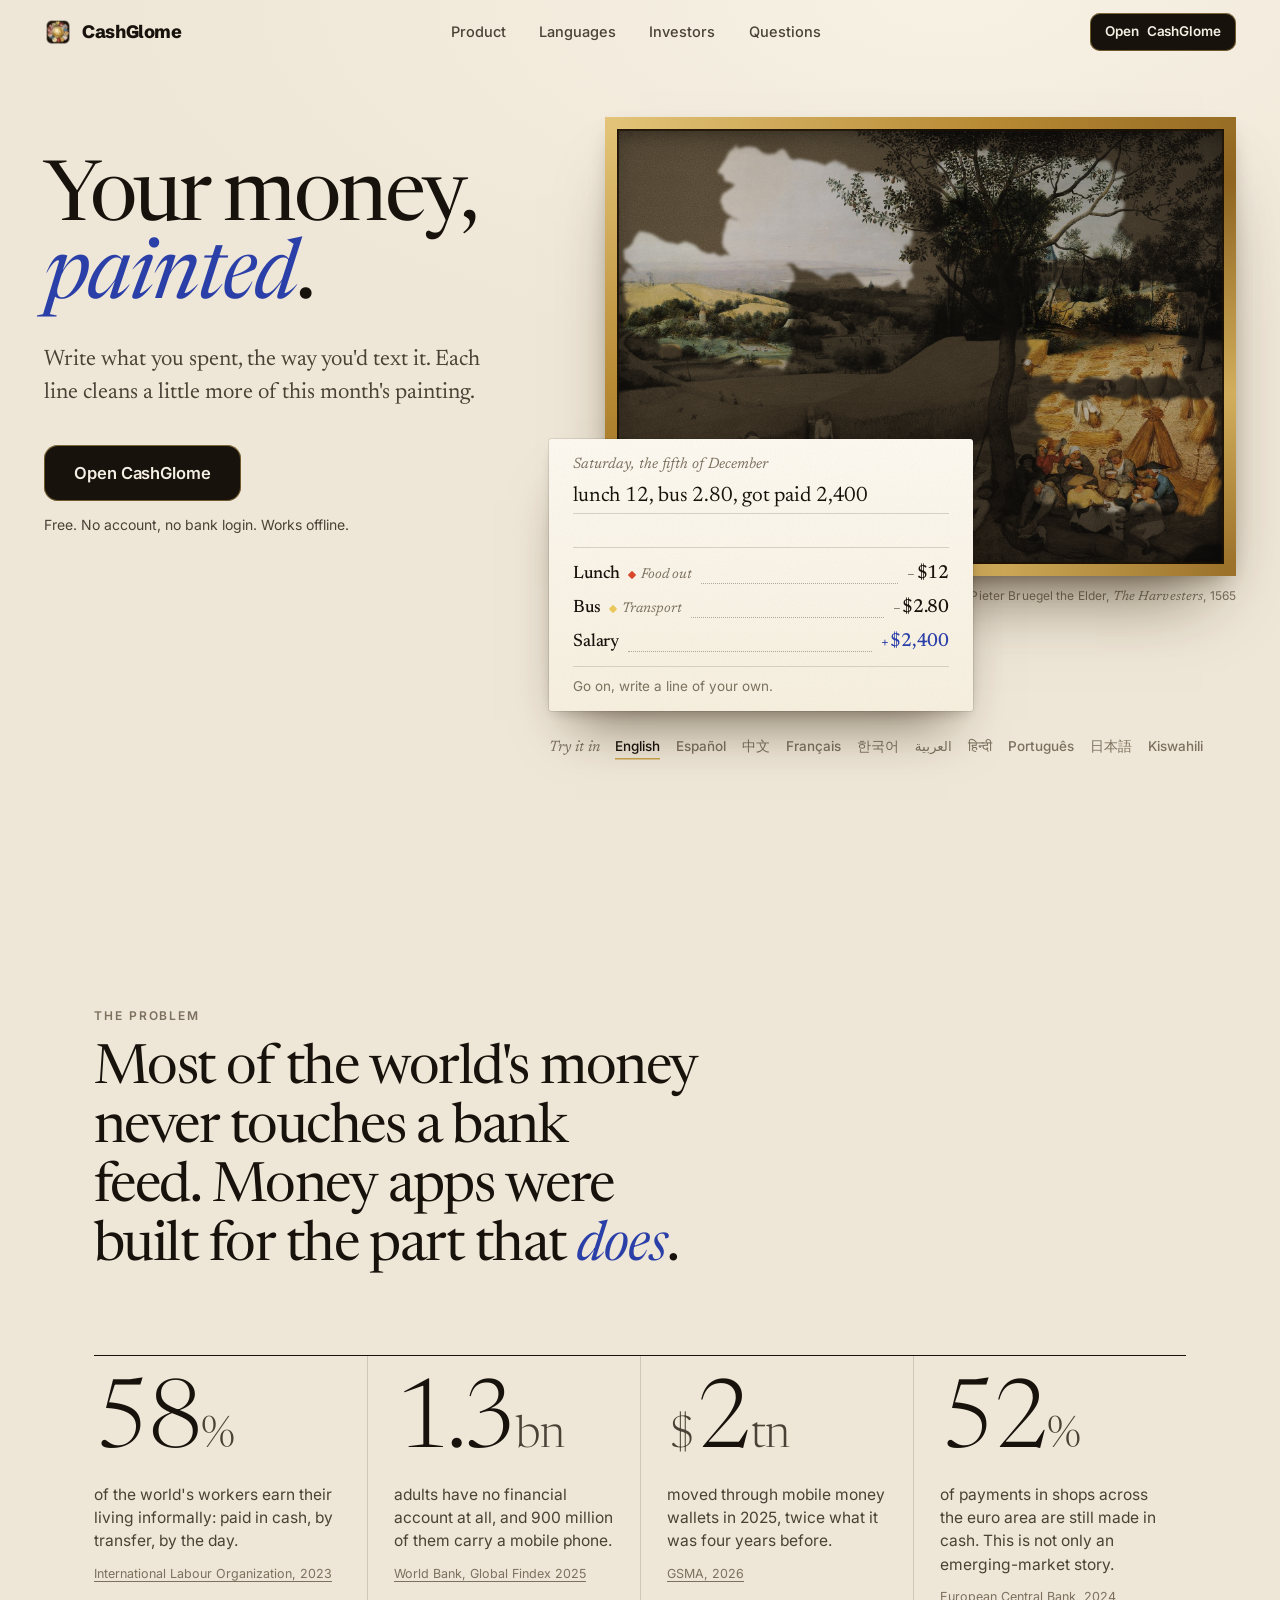
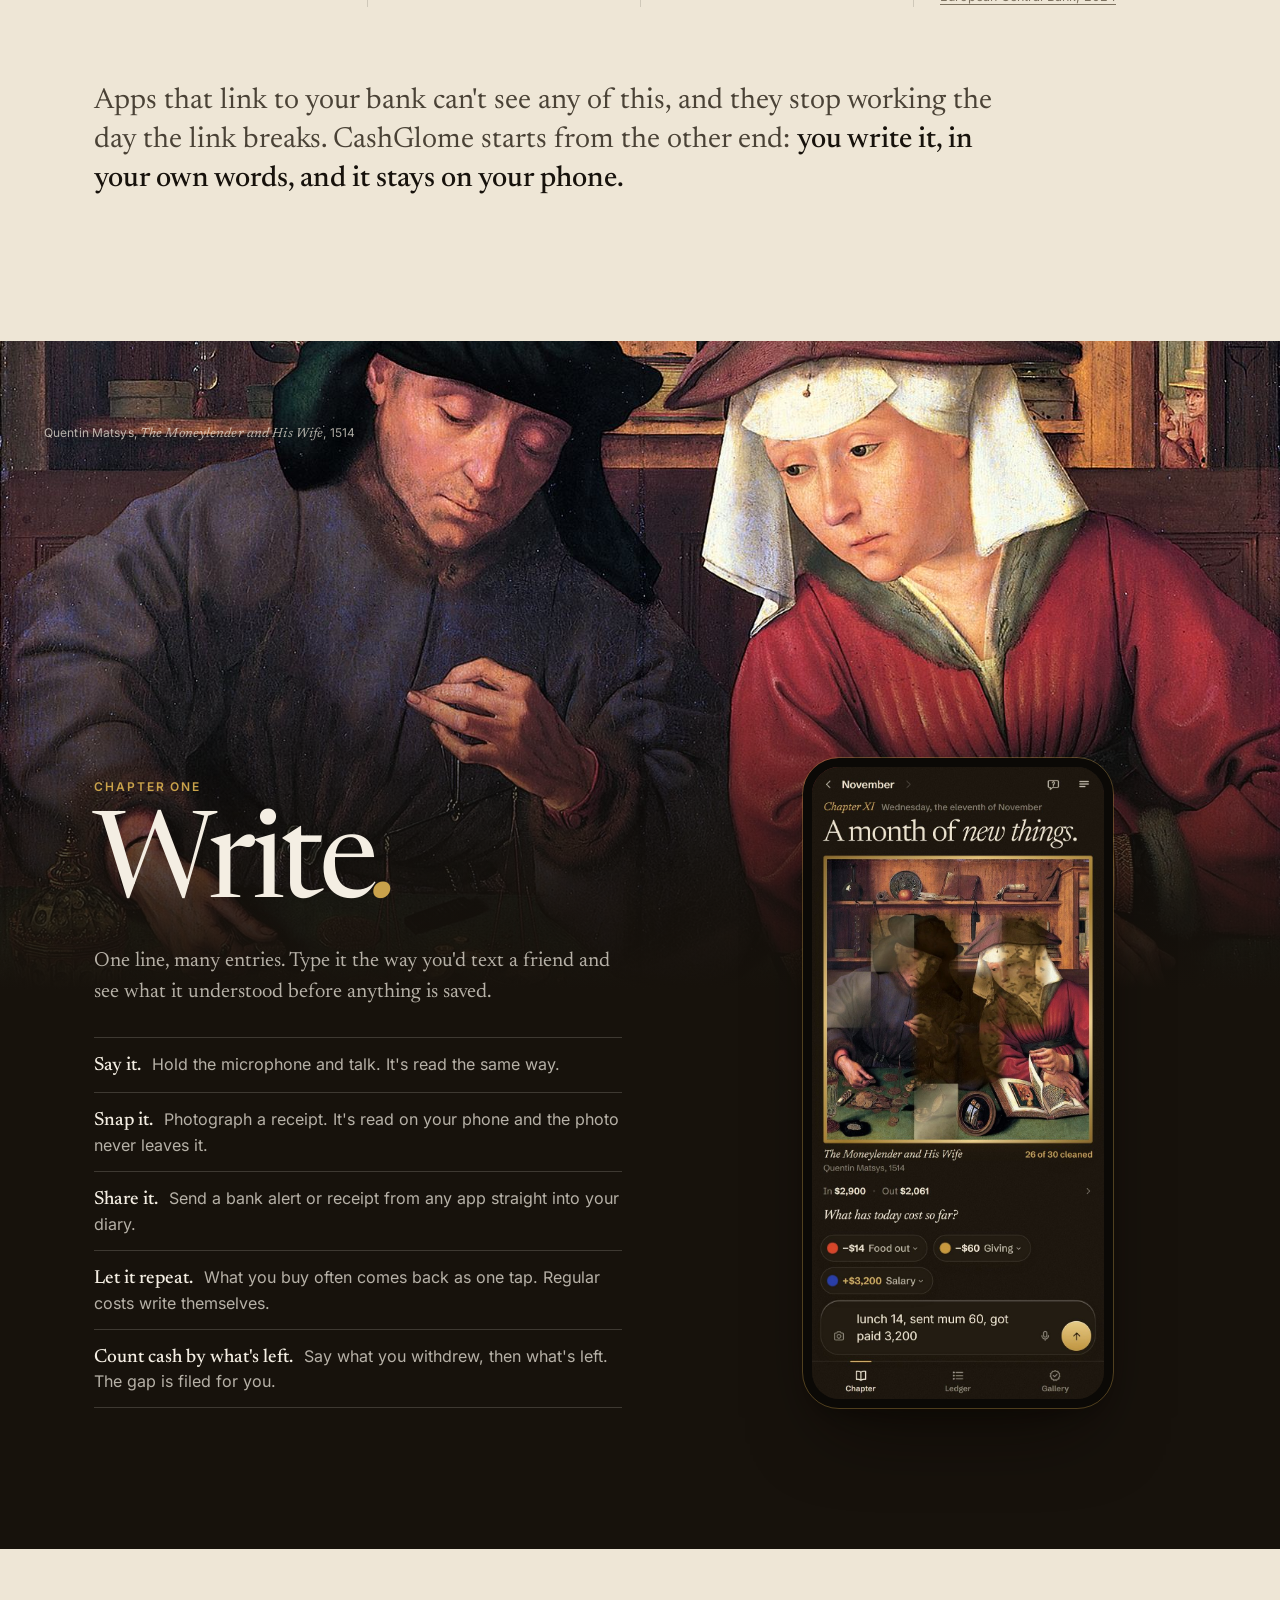
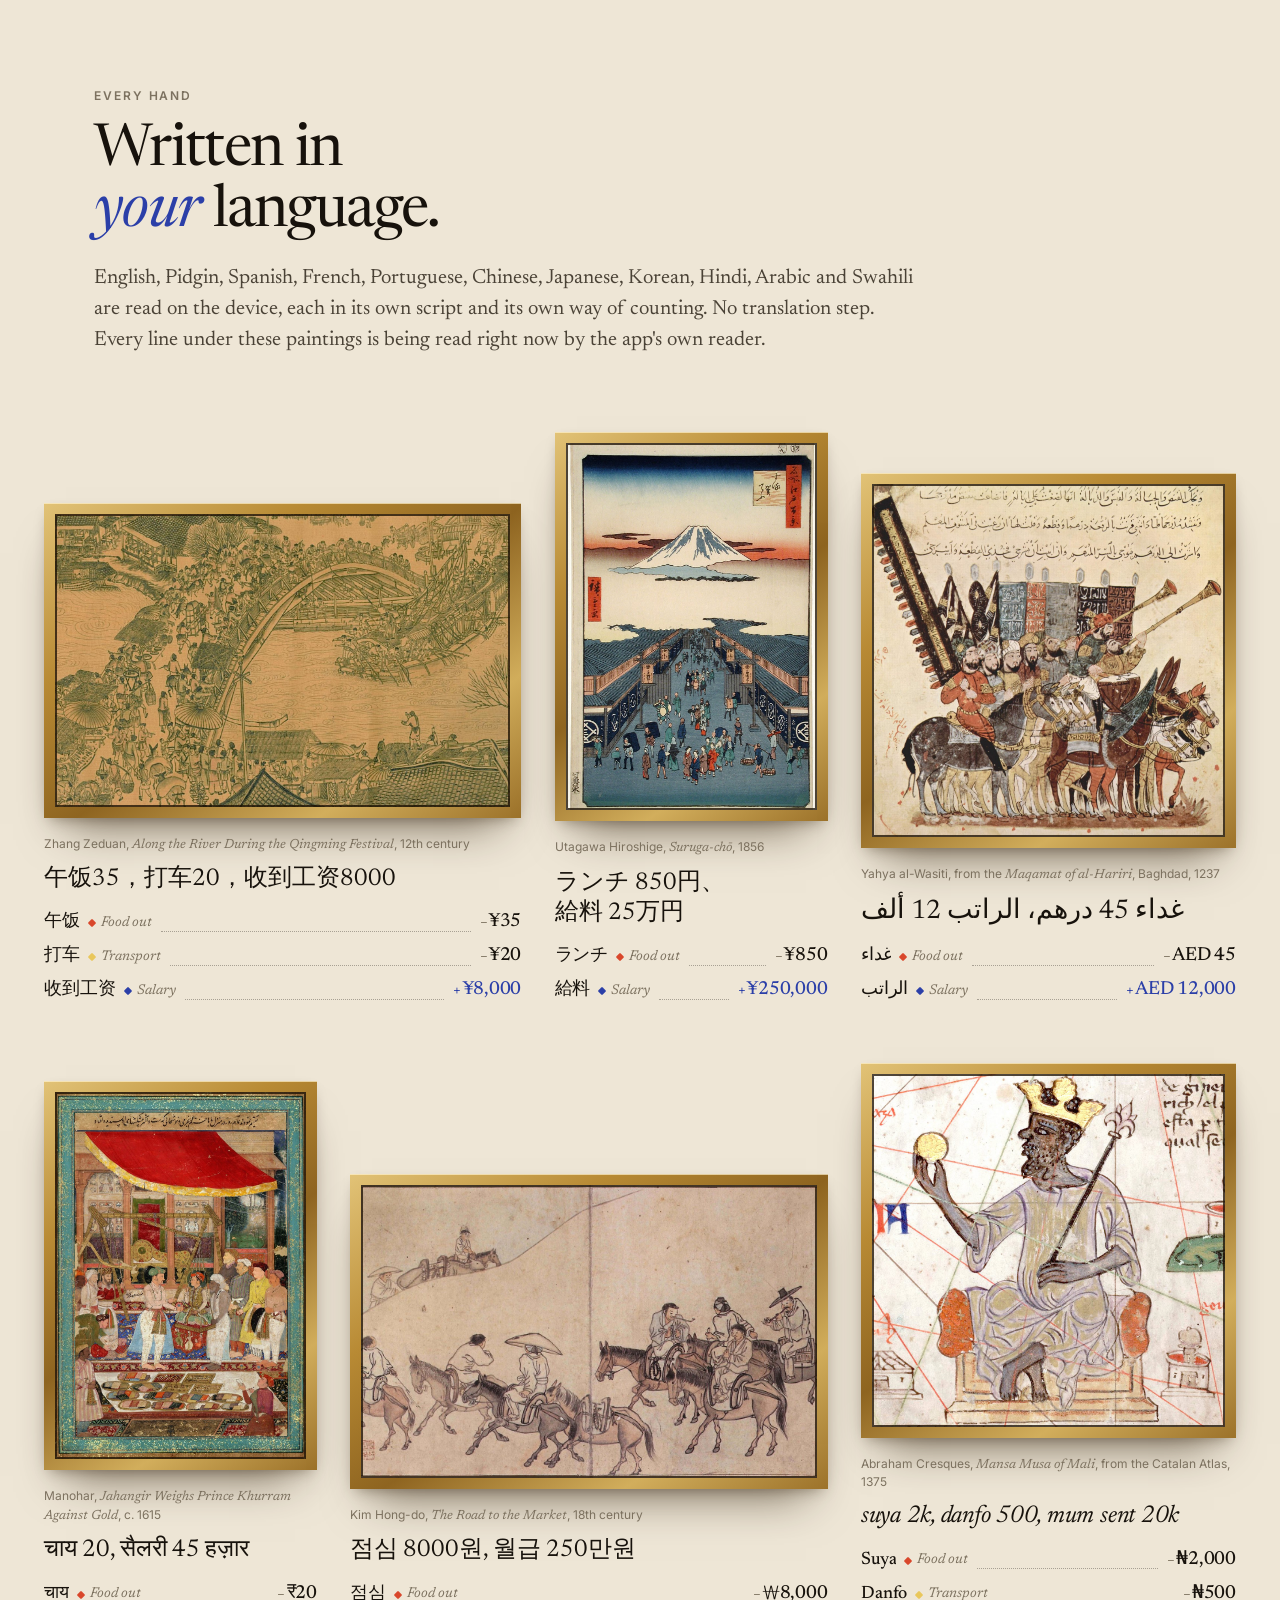
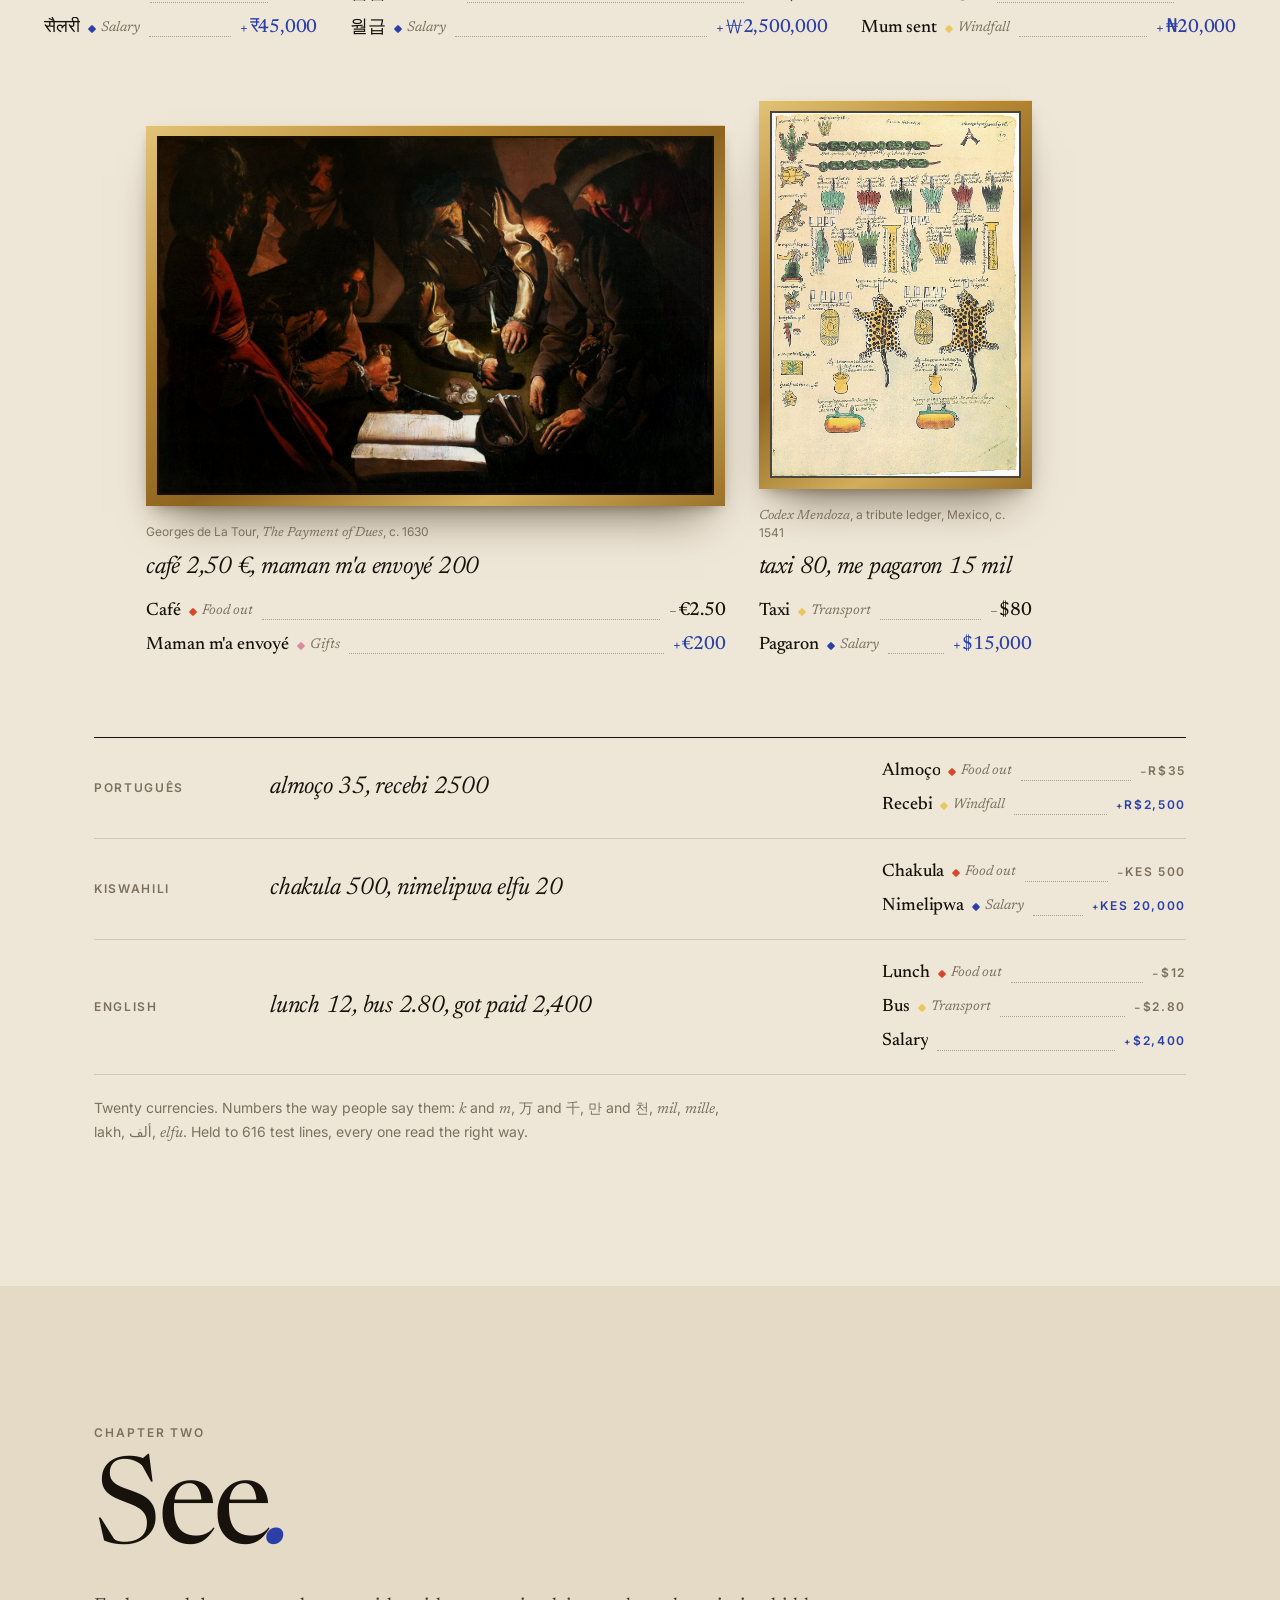
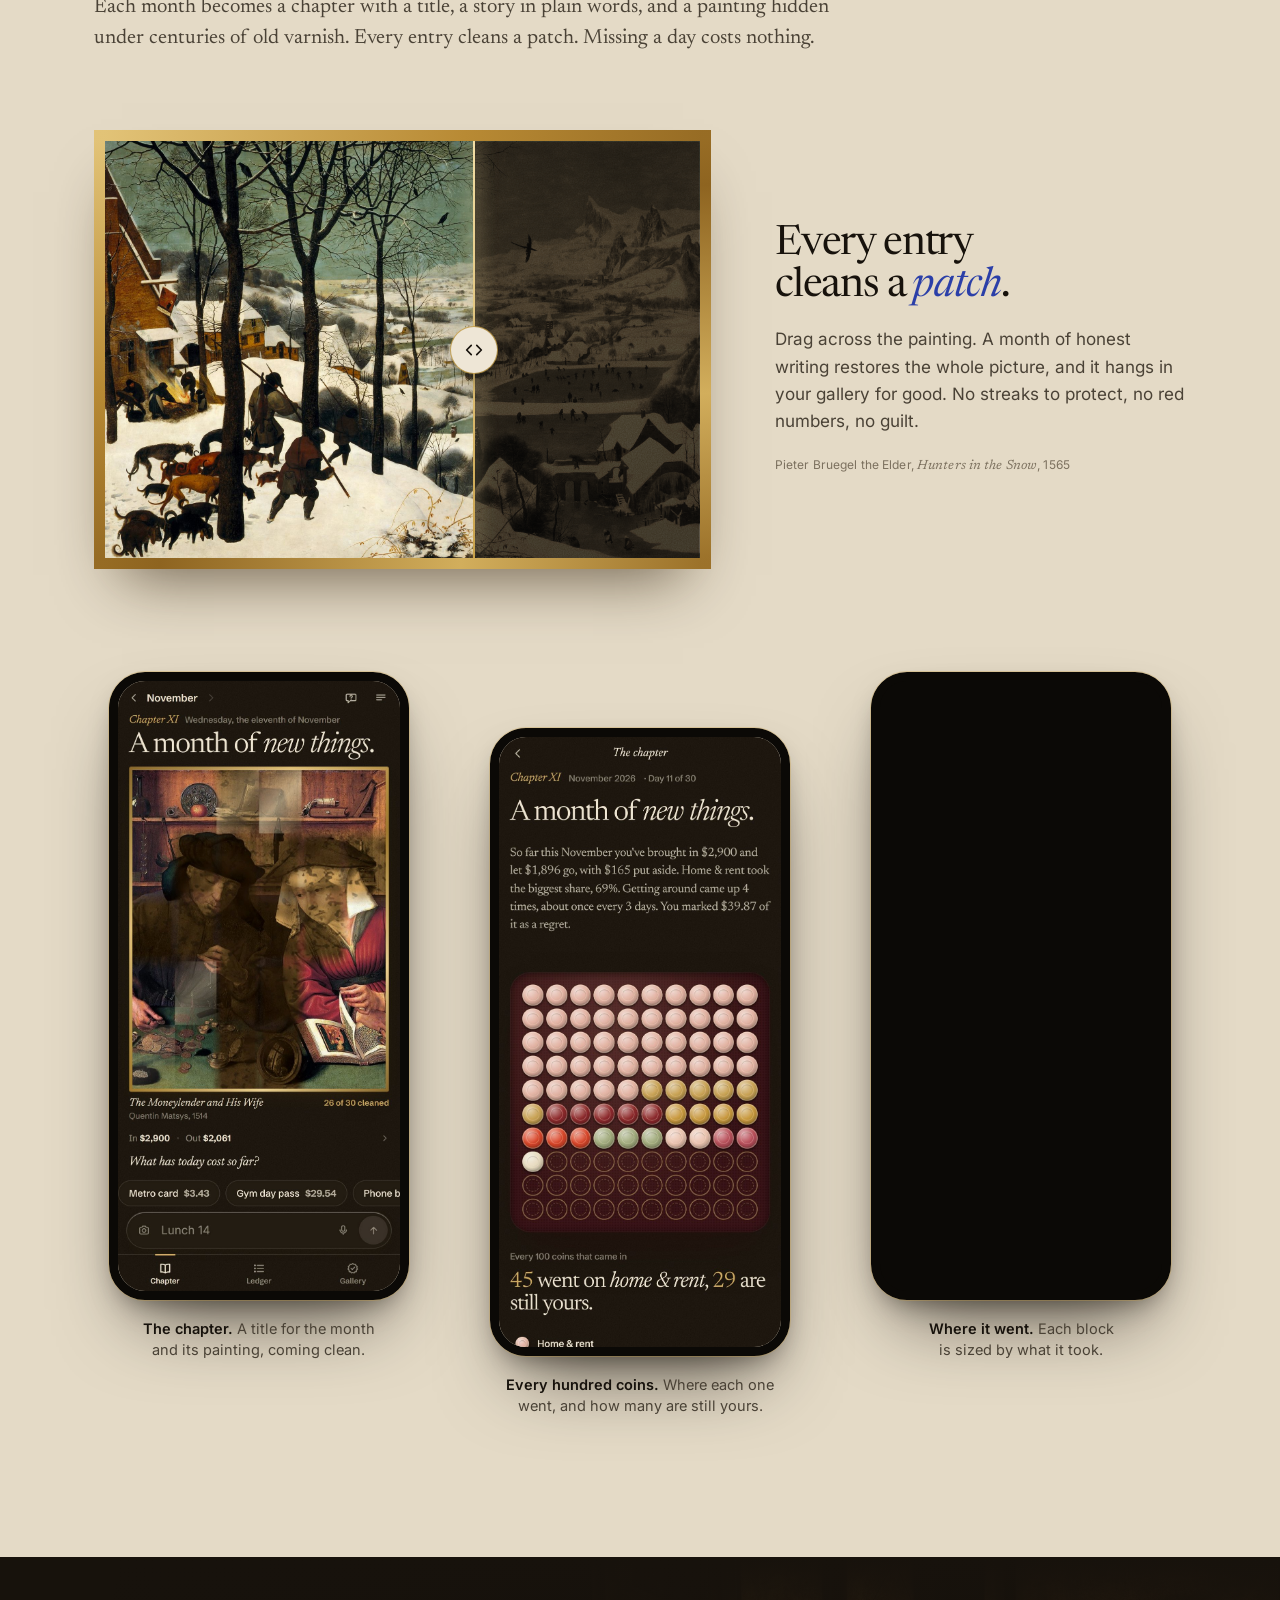
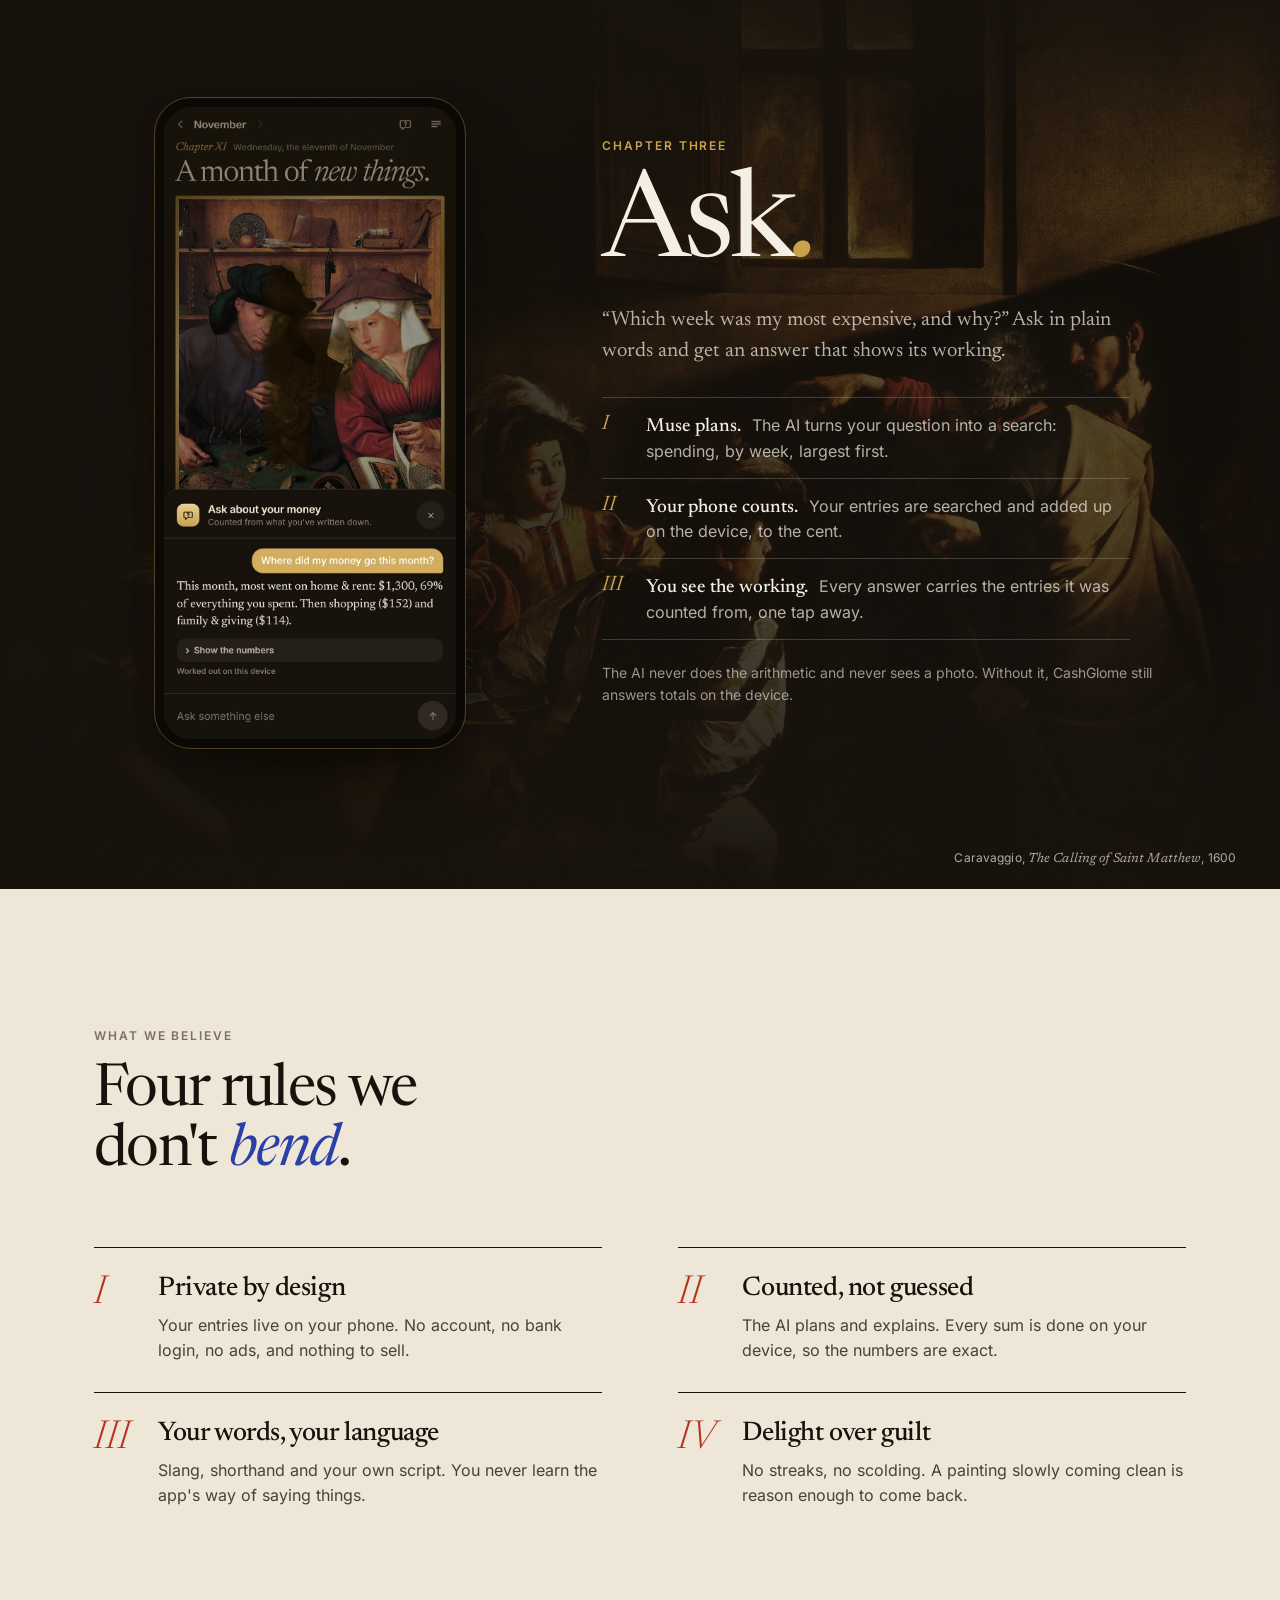
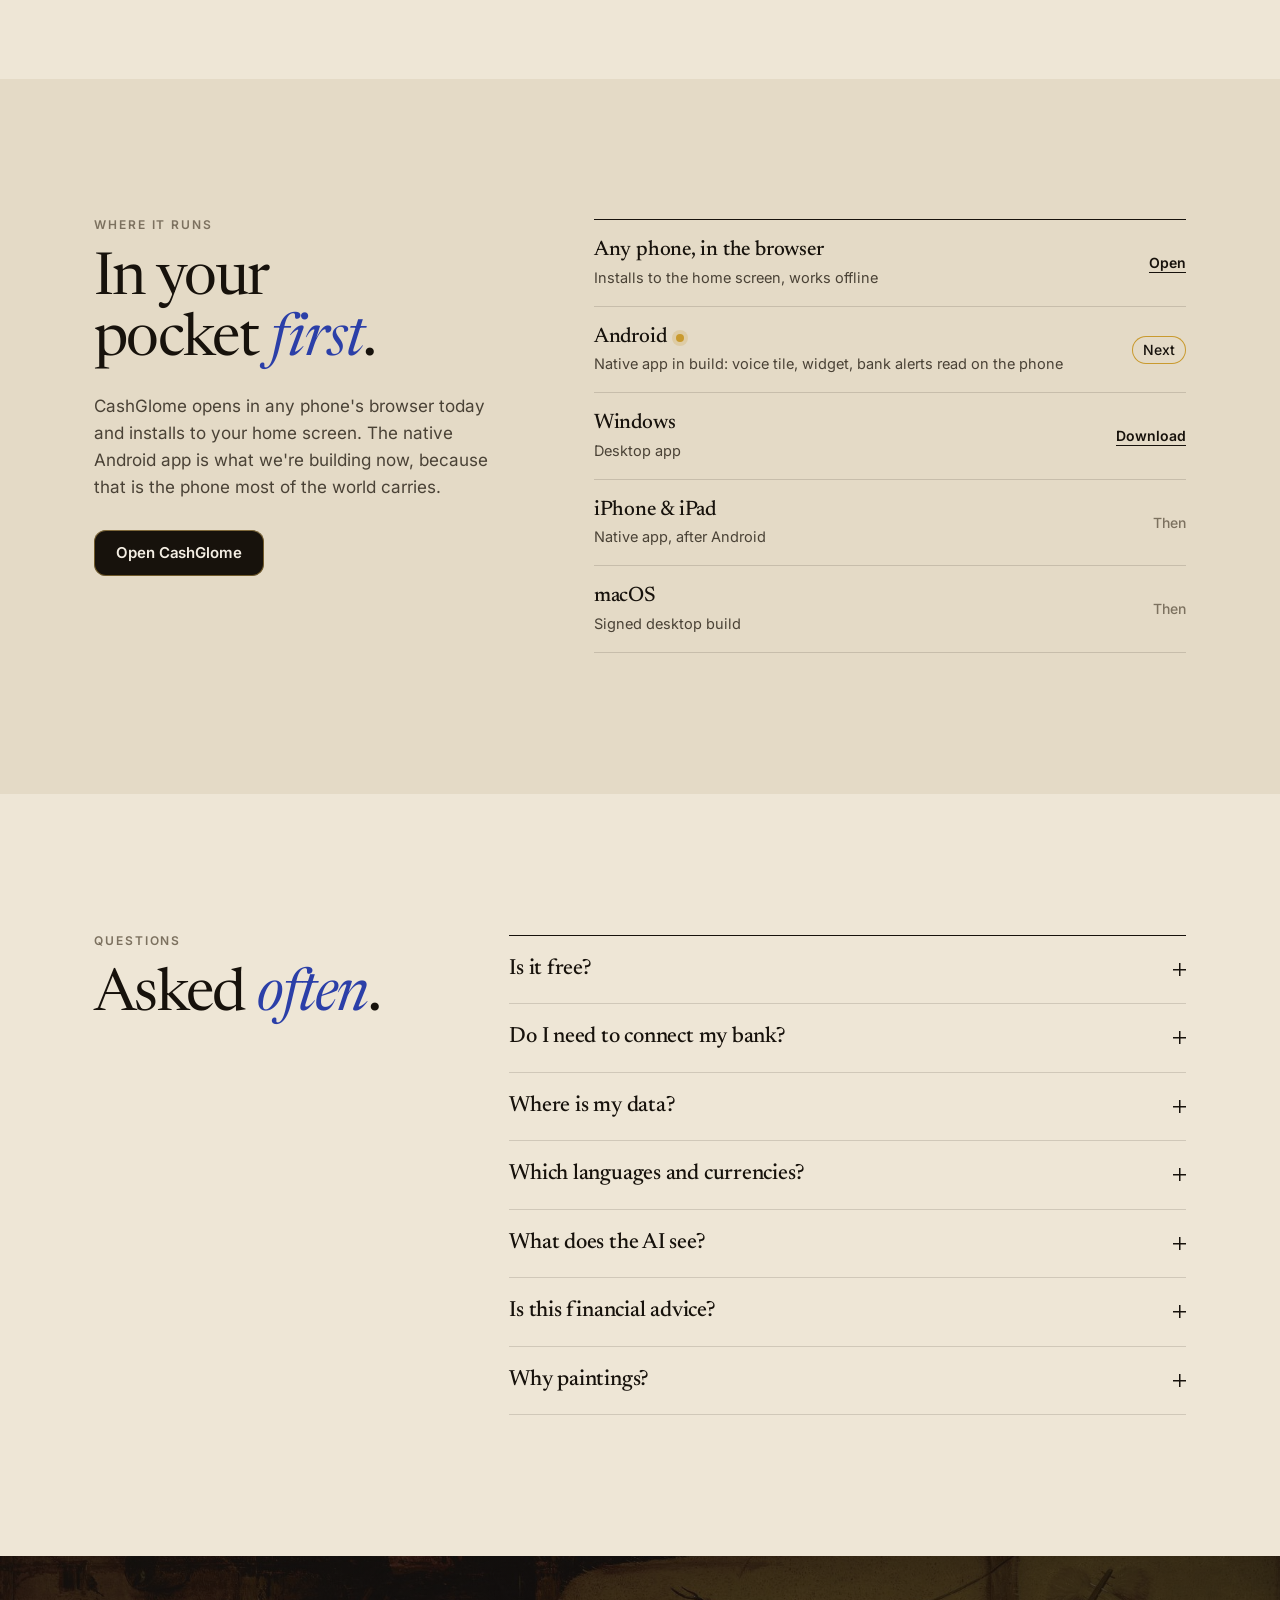
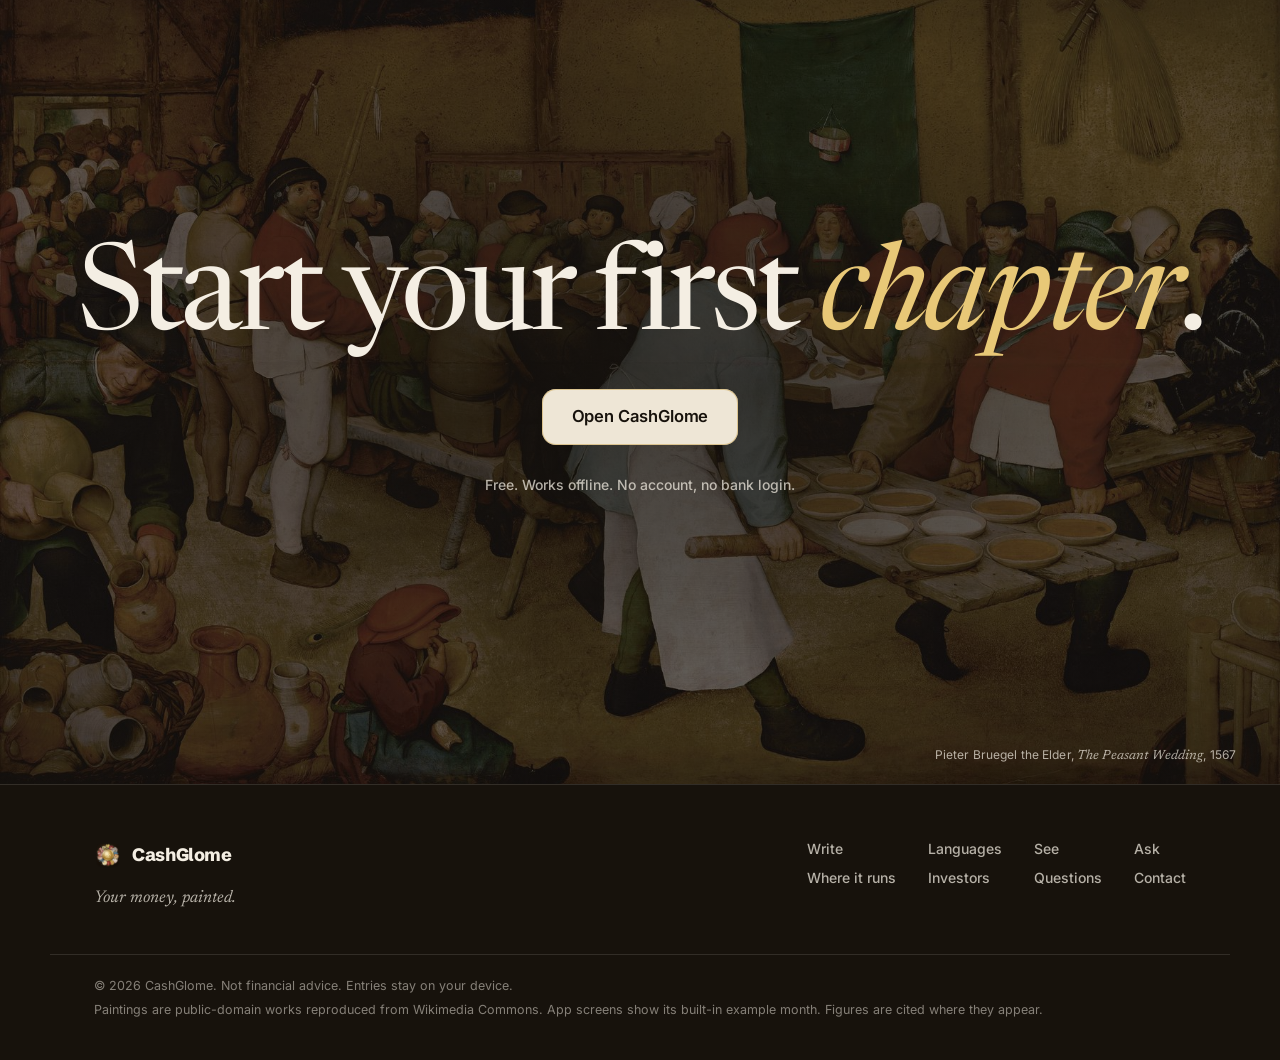
==== commit 8d03799d: "Rebuild the hero: hung painting, diary page, ledger lines The Harvesters hangs framed under old varn" ====
--- a/index.html
+++ b/index.html
@@ -56,26 +56,55 @@
 
 <!-- ───────── Hero ───────── -->
 <section class="hero" id="top">
-  <img class="hero-img" src="assets/art/lg/harvesters.jpg" alt="" fetchpriority="high">
-  <div class="hero-veil" aria-hidden="true"></div>
-  <div class="hero-inner">
-    <h1 class="display">Your money, <em>painted</em>.</h1>
-    <p class="hero-lede">A private money diary you write the way you text, in your own language. Every month becomes a chapter with its own masterpiece.</p>
-
-    <form class="reader" data-reader autocomplete="off">
-      <label class="sr" for="reader-input">Write a line, the way you would in the app</label>
-      <input id="reader-input" name="line" type="text" inputmode="text" enterkeyhint="go" spellcheck="false" autocapitalize="off" placeholder="lunch 12, bus 2.80, got paid 2,400" dir="auto">
-      <button class="reader-go" type="submit">Read it</button>
-    </form>
-    <div class="chips" data-reader-out aria-live="polite"></div>
-    <p class="hero-note" data-reader-note>Try it in your own language. It is read on this page by the app's own reader.</p>
-
-    <div class="hero-cta">
-      <a class="btn btn-lg" href="app/" data-open>Open CashGlome</a>
-      <span>Free. Works offline. No account, no bank login.</span>
-    </div>
-  </div>
-  <p class="plaque plaque-hero">Pieter Bruegel the Elder, <i>The Harvesters</i>, 1565</p>
+  <div class="hero-grid">
+    <div class="hero-copy">
+      <h1 class="display">Your money, <em>painted</em>.</h1>
+      <p class="hero-lede">Write what you spent, the way you'd text it. Each line cleans a little more of this month's painting.</p>
+      <div class="hero-cta">
+        <a class="btn btn-lg" href="app/" data-open>Open CashGlome</a>
+        <span>Free. No account, no bank login. Works offline.</span>
+      </div>
+    </div>
+
+    <div class="demo">
+      <figure class="hung">
+        <div class="hung-in" data-painting>
+          <div class="hung-varnish"><img src="assets/art/lg/harvesters.jpg" width="1800" height="1311" alt="The Harvesters, by Pieter Bruegel the Elder: reapers at work and at rest in a wheat field, seen under old varnish" fetchpriority="high"></div>
+          <svg class="hung-clean" viewBox="0 0 1000 728" preserveAspectRatio="xMidYMid slice" aria-hidden="true" focusable="false">
+            <defs>
+              <filter id="swab" x="-10%" y="-10%" width="120%" height="120%">
+                <feTurbulence type="fractalNoise" baseFrequency=".03" numOctaves="2" seed="7" result="n"/>
+                <feDisplacementMap in="SourceGraphic" in2="n" scale="34" xChannelSelector="R" yChannelSelector="G"/>
+                <feGaussianBlur stdDeviation="2.5"/>
+              </filter>
+              <mask id="wiped" maskUnits="userSpaceOnUse" x="0" y="0" width="1000" height="728">
+                <g filter="url(#swab)" fill="none" stroke="#fff" stroke-linecap="round" stroke-linejoin="round" data-wipes>
+                  <path stroke-width="62" d="M560 70 L800 86 L566 122 L806 140 L572 176 L812 196"/>
+                  <path stroke-width="58" d="M690 300 L900 284 L696 344 L906 332 L700 392 L910 380"/>
+                </g>
+              </mask>
+            </defs>
+            <image href="assets/art/lg/harvesters.jpg" width="1000" height="728" preserveAspectRatio="xMidYMid slice" mask="url(#wiped)"/>
+          </svg>
+        </div>
+        <figcaption class="plaque">Pieter Bruegel the Elder, <i>The Harvesters</i>, 1565</figcaption>
+      </figure>
+
+      <form class="page" data-reader autocomplete="off">
+        <p class="page-date" data-today>Today</p>
+        <label class="sr" for="reader-input">Write a line, the way you would in the app</label>
+        <textarea id="reader-input" name="line" rows="2" inputmode="text" enterkeyhint="done" spellcheck="false" autocapitalize="off" placeholder="lunch 12, bus 2.80, got paid 2,400" dir="auto"></textarea>
+        <div class="ledger" data-reader-out aria-live="polite">
+          <span class="row"><span class="row-w">Lunch</span><span class="row-c"><i style="background:#D9472B"></i>Food out</span><span class="row-dots"></span><b><small>−</small>$12</b></span>
+          <span class="row"><span class="row-w">Bus</span><span class="row-c"><i style="background:#E9C75B"></i>Transport</span><span class="row-dots"></span><b><small>−</small>$2.80</b></span>
+          <span class="row in"><span class="row-w">Salary</span><span class="row-c"></span><span class="row-dots"></span><b><small>+</small>$2,400</b></span>
+        </div>
+        <p class="page-foot" data-reader-note>Three entries, from one line.</p>
+      </form>
+
+      <div class="langs" data-langs hidden><span>Try it in</span></div>
+    </div>
+  </div>
 </section>
 
 <!-- ───────── The problem ───────── -->
@@ -129,43 +158,43 @@
   <div class="wall" data-wall>
     <figure class="hang h-wide" data-line="午饭35，打车20，收到工资8000" data-home="CNY" lang="zh">
       <div class="frame"><img src="assets/art/world/qingming.jpg" alt="A crowded bridge over a river, lined with market stalls" loading="lazy" decoding="async"></div>
-      <figcaption><span class="plaque-t">Zhang Zeduan, <i>Along the River During the Qingming Festival</i>, 12th century</span><q class="hand"></q><span class="chips"></span></figcaption>
+      <figcaption><span class="plaque-t">Zhang Zeduan, <i>Along the River During the Qingming Festival</i>, 12th century</span><q class="hand"></q><span class="ledger"></span></figcaption>
     </figure>
     <figure class="hang h-tall" data-line="ランチ 850円、給料 25万円" data-home="JPY" lang="ja">
       <div class="frame"><img src="assets/art/world/hiroshige.jpg" alt="A street of drapers' shops in Edo with Mount Fuji above" loading="lazy" decoding="async"></div>
-      <figcaption><span class="plaque-t">Utagawa Hiroshige, <i>Suruga-chō</i>, 1856</span><q class="hand"></q><span class="chips"></span></figcaption>
+      <figcaption><span class="plaque-t">Utagawa Hiroshige, <i>Suruga-chō</i>, 1856</span><q class="hand"></q><span class="ledger"></span></figcaption>
     </figure>
     <figure class="hang h-wide" data-line="점심 8000원, 월급 250만원" data-home="KRW" lang="ko">
       <div class="frame"><img src="assets/art/world/danwon.jpg" alt="Riders on horseback on the road to market" loading="lazy" decoding="async"></div>
-      <figcaption><span class="plaque-t">Kim Hong-do, <i>The Road to the Market</i>, 18th century</span><q class="hand"></q><span class="chips"></span></figcaption>
+      <figcaption><span class="plaque-t">Kim Hong-do, <i>The Road to the Market</i>, 18th century</span><q class="hand"></q><span class="ledger"></span></figcaption>
     </figure>
     <figure class="hang h-tall" data-line="चाय 20, सैलरी 45 हज़ार" data-home="INR" lang="hi">
       <div class="frame"><img src="assets/art/world/jahangir.jpg" alt="A Mughal emperor weighing a prince against gold on a great scale" loading="lazy" decoding="async"></div>
-      <figcaption><span class="plaque-t">Manohar, <i>Jahangir Weighs Prince Khurram Against Gold</i>, c. 1615</span><q class="hand"></q><span class="chips"></span></figcaption>
+      <figcaption><span class="plaque-t">Manohar, <i>Jahangir Weighs Prince Khurram Against Gold</i>, c. 1615</span><q class="hand"></q><span class="ledger"></span></figcaption>
     </figure>
     <figure class="hang h-wide" data-line="café 2,50 €, maman m'a envoyé 200" data-home="EUR" lang="fr">
       <div class="frame"><img src="assets/art/world/latour.jpg" alt="Men counting coins by candlelight" loading="lazy" decoding="async"></div>
-      <figcaption><span class="plaque-t">Georges de La Tour, <i>The Payment of Dues</i>, c. 1630</span><q class="hand"></q><span class="chips"></span></figcaption>
+      <figcaption><span class="plaque-t">Georges de La Tour, <i>The Payment of Dues</i>, c. 1630</span><q class="hand"></q><span class="ledger"></span></figcaption>
     </figure>
     <figure class="hang h-tall" data-line="taxi 80, me pagaron 15 mil" data-home="MXN" lang="es">
       <div class="frame"><img src="assets/art/world/mendoza.jpg" alt="A page of an Aztec tribute list: feathers, jaguar skins and gold, each with its count" loading="lazy" decoding="async"></div>
-      <figcaption><span class="plaque-t"><i>Codex Mendoza</i>, a tribute ledger, Mexico, c. 1541</span><q class="hand"></q><span class="chips"></span></figcaption>
+      <figcaption><span class="plaque-t"><i>Codex Mendoza</i>, a tribute ledger, Mexico, c. 1541</span><q class="hand"></q><span class="ledger"></span></figcaption>
     </figure>
     <figure class="hang h-square" data-line="غداء 45 درهم، الراتب 12 ألف" data-home="AED" lang="ar">
       <div class="frame"><img src="assets/art/world/wasiti.jpg" alt="A procession of riders with banners and trumpets" loading="lazy" decoding="async"></div>
-      <figcaption><span class="plaque-t">Yahya al-Wasiti, from the <i>Maqamat of al-Hariri</i>, Baghdad, 1237</span><q class="hand" dir="rtl"></q><span class="chips"></span></figcaption>
+      <figcaption><span class="plaque-t">Yahya al-Wasiti, from the <i>Maqamat of al-Hariri</i>, Baghdad, 1237</span><q class="hand" dir="rtl"></q><span class="ledger"></span></figcaption>
     </figure>
     <figure class="hang h-square" data-line="suya 2k, danfo 500, mum sent 20k" data-home="NGN" lang="en">
       <div class="frame"><img src="assets/art/world/mansa.jpg" alt="Mansa Musa of Mali, crowned, holding up a nugget of gold" loading="lazy" decoding="async"></div>
-      <figcaption><span class="plaque-t">Abraham Cresques, <i>Mansa Musa of Mali</i>, from the Catalan Atlas, 1375</span><q class="hand"></q><span class="chips"></span></figcaption>
+      <figcaption><span class="plaque-t">Abraham Cresques, <i>Mansa Musa of Mali</i>, from the Catalan Atlas, 1375</span><q class="hand"></q><span class="ledger"></span></figcaption>
     </figure>
   </div>
 
   <div class="wrap">
     <ul class="also" data-also>
-      <li data-line="almoço 35, recebi 2500" data-home="BRL" lang="pt"><b>Português</b><q class="hand"></q><span class="chips"></span></li>
-      <li data-line="chakula 500, nimelipwa elfu 20" data-home="KES" lang="sw"><b>Kiswahili</b><q class="hand"></q><span class="chips"></span></li>
-      <li data-line="lunch 12, bus 2.80, got paid 2,400" data-home="USD" lang="en"><b>English</b><q class="hand"></q><span class="chips"></span></li>
+      <li data-line="almoço 35, recebi 2500" data-home="BRL" lang="pt"><b>Português</b><q class="hand"></q><span class="ledger"></span></li>
+      <li data-line="chakula 500, nimelipwa elfu 20" data-home="KES" lang="sw"><b>Kiswahili</b><q class="hand"></q><span class="ledger"></span></li>
+      <li data-line="lunch 12, bus 2.80, got paid 2,400" data-home="USD" lang="en"><b>English</b><q class="hand"></q><span class="ledger"></span></li>
     </ul>
     <p class="fine">Twenty currencies. Numbers the way people say them: <i>k</i> and <i>m</i>, 万 and 千, 만 and 천, <i>mil</i>, <i>mille</i>, lakh, ألف, <i>elfu</i>. Held to 616 test lines, every one read the right way.</p>
   </div>
--- a/styles.css
+++ b/styles.css
@@ -73,6 +73,7 @@
 .btn { display: inline-flex; align-items: center; justify-content: center; gap: 8px; min-height: 46px; padding: 0 22px; border-radius: 12px; background: var(--ink); color: var(--cream); font: 600 15px/1 var(--f-ui); letter-spacing: -.005em; text-decoration: none; white-space: nowrap; box-shadow: inset 0 0 0 1px rgba(201, 162, 75, .5), 0 1px 0 rgba(255, 255, 255, .12) inset; transition: transform .25s var(--ease), background .25s; }
 .btn:hover { background: #2A2118; transform: translateY(-1px); }
 .btn:active { transform: translateY(0) scale(.985); }
+.btn .narrow { display: none; }
 .btn-sm { min-height: 38px; padding: 0 15px; font-size: 13.5px; border-radius: 10px; }
 .btn-lg { min-height: 56px; padding: 0 30px; font-size: 16.5px; border-radius: 14px; }
 .btn-light { background: var(--paper); color: var(--ink); }
@@ -101,35 +102,66 @@
 .menu-sheet .btn { margin-top: 20px; min-height: 52px; }
 @keyframes drop { from { transform: translateY(-14px); opacity: 0; } }
 
-/* ───────── Hero ───────── */
-.hero { position: relative; min-height: max(100svh, 720px); display: grid; align-items: start; overflow: hidden; background: var(--paper); }
-.hero-img { position: absolute; inset: 0; width: 100%; height: 100%; object-fit: cover; object-position: 50% 100%; }
-/* The wall above the painting: parchment that thins out so the harvest shows through below */
-.hero-veil { position: absolute; inset: 0; background: linear-gradient(to bottom, rgba(238, 230, 214, .97) 0%, rgba(238, 230, 214, .93) 38%, rgba(238, 230, 214, .74) 58%, rgba(238, 230, 214, .12) 82%, rgba(238, 230, 214, 0) 100%); }
-.hero-inner { position: relative; z-index: 2; width: 100%; max-width: 860px; margin: 0 auto; padding: clamp(108px, 15vh, 168px) var(--gutter) 200px; text-align: center; }
-.hero-lede { font: 400 clamp(18px, 1.9vw, 23px)/1.45 var(--f-serif); color: var(--ink-2); max-width: 31em; margin: 22px auto 0; text-wrap: balance; }
-
-.reader { display: flex; align-items: center; gap: 8px; max-width: 620px; margin: 34px auto 0; padding: 7px; background: #FBF7EE; border-radius: 16px; box-shadow: 0 0 0 1px rgba(23, 18, 12, .1), 0 18px 44px -18px rgba(60, 40, 10, .45); }
-.reader input { flex: 1; min-width: 0; height: 48px; padding: 0 14px; border: 0; outline: 0; background: transparent; font: 400 18px/1 var(--f-serif); color: var(--ink); }
-.reader input::placeholder { color: var(--ink-3); }
-.reader:focus-within { box-shadow: 0 0 0 2px var(--lapis), 0 18px 44px -18px rgba(60, 40, 10, .45); }
-.reader-go { height: 44px; padding: 0 18px; border: 0; border-radius: 11px; background: var(--ink); color: var(--cream); font: 600 14px/1 var(--f-ui); cursor: pointer; white-space: nowrap; }
-.hero .chips { justify-content: center; min-height: 40px; margin-top: 14px; }
-.hero-note { font: 400 13.5px/1.45 var(--f-ui); color: var(--ink-2); max-width: 40em; margin: 10px auto 0; text-wrap: balance; }
-.hero-note a { font-weight: 600; text-underline-offset: 3px; }
-.hero-cta { display: flex; flex-direction: column; align-items: center; gap: 12px; margin-top: 30px; }
-.hero-cta span { font: 600 13px/1.4 var(--f-ui); color: var(--ink); padding: 7px 13px; border-radius: 999px; background: rgba(238, 230, 214, .82); -webkit-backdrop-filter: blur(6px); backdrop-filter: blur(6px); }
-.plaque-hero { position: absolute; z-index: 2; right: var(--gutter); bottom: 18px; text-shadow: 0 1px 8px rgba(0, 0, 0, .5); color: rgba(255, 250, 240, .86); }
-
-/* What the reader understood: one chip per entry */
-.chips { display: flex; flex-wrap: wrap; gap: 8px; }
-.chip { display: inline-flex; align-items: baseline; gap: 8px; padding: 8px 13px 8px 11px; border-radius: 999px; background: #FBF7EE; box-shadow: 0 0 0 1px rgba(23, 18, 12, .1); font: 500 14px/1 var(--f-ui); color: var(--ink); white-space: nowrap; animation: chip .4s var(--ease) both; }
-.chip i { width: 9px; height: 9px; border-radius: 50%; align-self: center; flex: none; }
-.chip b { font-weight: 650; font-variant-numeric: tabular-nums; }
-.chip.in b { color: var(--lapis); }
-.chip span { color: var(--ink-3); font-weight: 450; }
-.chip.none { color: var(--ink-3); font-weight: 450; }
-@keyframes chip { from { opacity: 0; transform: translateY(5px) scale(.97); } }
+/* ───────── Hero ─────────
+   A gallery wall: the month's painting hangs in its frame, still under old varnish, and a page of the
+   diary lies against its lower corner. Each entry read on the page wipes a patch of the painting clean. */
+.hero { position: relative; overflow: clip; padding: clamp(96px, 13vh, 150px) 0 clamp(60px, 8vw, 104px); background: radial-gradient(110% 70% at 74% 0%, #F7F1E4 0%, var(--paper) 60%); }
+.hero-grid { width: 100%; max-width: 1280px; margin: 0 auto; padding-inline: var(--gutter); display: grid; grid-template-columns: minmax(0, .78fr) minmax(0, 1fr); gap: clamp(36px, 5.4vw, 84px); align-items: start; }
+.hero-copy { padding-top: clamp(4px, 5vh, 64px); }
+.hero .display { font-size: clamp(52px, 6.5vw, 102px); }
+.hero-lede { font: 400 clamp(19px, 1.75vw, 23px)/1.45 var(--f-serif); color: var(--ink-2); max-width: 21em; margin-top: 26px; text-wrap: pretty; }
+.hero-cta { display: flex; flex-direction: column; align-items: flex-start; gap: 14px; margin-top: 36px; }
+.hero-cta span { font: 400 14px/1.45 var(--f-ui); color: var(--ink-2); }
+
+.demo { display: grid; grid-template-columns: minmax(0, 1fr); min-width: 0; }
+.hung { position: relative; min-width: 0; }
+/* A gilt frame with a dark slip, lit from above */
+.hung-in { position: relative; aspect-ratio: 1800 / 1311; overflow: hidden; background: #2a2118; border: clamp(8px, 1vw, 13px) solid #8E6420; border-image: linear-gradient(145deg, #E2C377, #B88A34 30%, #8E6420 55%, #D2AE5C 80%, #9C722A) 1; box-shadow: 0 44px 70px -34px rgba(40, 24, 4, .7), 0 10px 22px -10px rgba(40, 24, 4, .4); }
+.hung-in::after { content: ""; position: absolute; inset: 0; z-index: 3; box-shadow: inset 0 0 0 2px rgba(30, 18, 4, .78), inset 0 10px 26px -10px rgba(0, 0, 0, .55); pointer-events: none; }
+.hung-varnish, .hung-varnish img, .hung-clean { position: absolute; inset: 0; width: 100%; height: 100%; }
+.hung-varnish img { object-fit: cover; filter: sepia(.8) saturate(.62) brightness(.52) contrast(.9); }
+.hung-varnish::after { content: ""; position: absolute; inset: 0; background: radial-gradient(120% 90% at 30% 20%, rgba(150, 104, 30, .3), rgba(60, 36, 8, .46)), url("data:image/svg+xml,%3Csvg xmlns='http://www.w3.org/2000/svg' width='260' height='260'%3E%3Cfilter id='n'%3E%3CfeTurbulence type='fractalNoise' baseFrequency='.8' numOctaves='3' stitchTiles='stitch'/%3E%3CfeColorMatrix values='0 0 0 0 .25 0 0 0 0 .16 0 0 0 0 .05 0 0 0 .55 0'/%3E%3C/filter%3E%3Crect width='100%25' height='100%25' filter='url(%23n)'/%3E%3C/svg%3E"); mix-blend-mode: multiply; }
+.hung-clean { z-index: 2; }
+.hung-clean path { transition: stroke-dashoffset 1.25s cubic-bezier(.45, .05, .25, 1); }
+.hung .plaque { margin-top: 12px; margin-left: auto; white-space: nowrap; text-align: right; color: var(--ink-3); }
+
+/* The diary page */
+.page { position: relative; z-index: 4; grid-column: 1; justify-self: start; width: min(424px, 100%); margin: -168px 0 0 clamp(-72px, -4.4vw, -20px); padding: 16px 24px 14px; border-radius: 3px;
+  background: url("data:image/svg+xml,%3Csvg xmlns='http://www.w3.org/2000/svg' width='200' height='200'%3E%3Cfilter id='p'%3E%3CfeTurbulence type='fractalNoise' baseFrequency='.9' numOctaves='2' stitchTiles='stitch'/%3E%3CfeColorMatrix values='0 0 0 0 .45 0 0 0 0 .34 0 0 0 0 .16 0 0 0 .09 0'/%3E%3C/filter%3E%3Crect width='100%25' height='100%25' filter='url(%23p)'/%3E%3C/svg%3E"), linear-gradient(180deg, #FEFBF4 0%, #F8F1E2 100%);
+  box-shadow: 0 0 0 1px rgba(23, 18, 12, .09), 0 34px 54px -26px rgba(40, 24, 4, .6), 0 6px 14px -6px rgba(40, 24, 4, .28); transition: box-shadow .25s; }
+.page:focus-within { box-shadow: 0 0 0 2px var(--lapis), 0 34px 54px -26px rgba(40, 24, 4, .6), 0 6px 14px -6px rgba(40, 24, 4, .28); }
+.page-date { font: italic 400 15px/1.3 var(--f-serif); color: var(--ink-3); padding-bottom: 6px; }
+/* Two ruled lines to write on */
+.page textarea { display: block; width: 100%; height: 68px; padding: 0; border: 0; outline: 0; resize: none; overflow: hidden; background: repeating-linear-gradient(to bottom, transparent 0 33px, rgba(23, 18, 12, .16) 33px 34px); font: 400 21px/34px var(--f-serif); letter-spacing: -.005em; color: var(--ink); caret-color: var(--lapis); }
+.page textarea::placeholder { color: rgba(124, 113, 95, .8); font-style: italic; }
+.page-foot { margin-top: 8px; padding-top: 10px; border-top: 1px solid var(--rule); font: 400 13.5px/1.45 var(--f-ui); color: var(--ink-3); min-height: 2.2em; }
+.page-foot a { color: var(--ink); font-weight: 600; text-underline-offset: 3px; }
+
+/* What the reader understood, as lines in an account book: the writer's own word, where it was
+   filed, a dotted leader, and the sum. Money in is lapis, money out is ink. */
+.ledger { display: grid; align-content: start; }
+.page .ledger { min-height: 102px; margin-top: 8px; }
+.row { display: grid; grid-template-columns: auto auto minmax(14px, 1fr) auto; align-items: baseline; gap: 9px; min-height: 34px; padding-top: 6px; text-align: left; white-space: nowrap; animation: ink .5s var(--ease) both; transition: opacity .22s; }
+.row-w { max-width: 9.5em; overflow: hidden; text-overflow: ellipsis; font: 500 18px/1.25 var(--f-serif); letter-spacing: -.005em; color: var(--ink); }
+.row-c { display: inline-flex; align-items: center; gap: 6px; font: italic 400 14px/1.25 var(--f-serif); color: var(--ink-3); }
+.row-c i { width: 6px; height: 6px; flex: none; transform: rotate(45deg); border-radius: 1px; }
+.row-c:empty { display: none; }
+.row-c:empty + .row-dots { grid-column: span 2; }
+.row-dots { align-self: end; margin-bottom: .4em; border-bottom: 1.5px dotted rgba(23, 18, 12, .32); }
+.row b { font: 500 19px/1.25 var(--f-serif); font-variant-numeric: lining-nums tabular-nums; letter-spacing: -.012em; color: var(--ink); }
+.row b small { font-size: .8em; margin-right: .1em; color: var(--ink-3); }
+.row.in b, .row.in b small { color: var(--lapis); }
+.row.none { display: block; font: italic 400 16px/1.4 var(--f-serif); color: var(--ink-3); white-space: normal; }
+.row.leaving { opacity: 0; }
+@keyframes ink { from { opacity: 0; transform: translateX(-8px); } }
+
+/* Languages, each named in its own script */
+.langs { grid-column: 1; display: flex; flex-wrap: wrap; align-items: center; gap: 0 2px; margin: 16px 0 0 clamp(-72px, -4.4vw, -20px); }
+.langs[hidden] { display: none; }
+.langs span { font: italic 400 15px/1 var(--f-serif); color: var(--ink-3); margin-right: 6px; }
+.langs button { min-height: 40px; padding: 0 7px; border: 0; background: none; border-radius: 8px; cursor: pointer; font: 500 13.5px/1 var(--f-ui); color: var(--ink-3); transition: color .2s; }
+.langs button:hover { color: var(--ink); }
+.langs button[aria-pressed="true"] { color: var(--ink); background: linear-gradient(var(--gilt), var(--gilt)) 7px calc(50% + 12px) / calc(100% - 14px) 1.5px no-repeat; }
 
 /* ───────── The problem ───────── */
 .statement { font: 400 clamp(30px, 4.3vw, 58px)/1.07 var(--f-serif); font-variation-settings: "opsz" 60; letter-spacing: -.028em; max-width: 21ch; text-wrap: balance; }
@@ -193,7 +225,7 @@
 [lang="zh"] .hand, [lang="ja"] .hand, [lang="ko"] .hand, [lang="hi"] .hand, [lang="ar"] .hand { font-style: normal; letter-spacing: 0; }
 [lang="ar"] .hand { font-size: clamp(22px, 2.1vw, 28px); text-align: left; }
 .also { margin-top: clamp(48px, 6vw, 76px); border-top: 1px solid var(--ink); }
-.also li { display: grid; grid-template-columns: 9.5em minmax(0, 1fr) auto; gap: 14px 24px; align-items: center; padding: 16px 0; border-bottom: 1px solid var(--rule); }
+.also li { display: grid; grid-template-columns: 9.5em minmax(0, 1fr) minmax(15em, 19em); gap: 14px 24px; align-items: center; padding: 16px 0; border-bottom: 1px solid var(--rule); }
 .also b { font: 600 12px/1 var(--f-ui); letter-spacing: .14em; text-transform: uppercase; color: var(--ink-3); }
 
 /* ───────── See ───────── */
@@ -298,16 +330,31 @@
 @media (prefers-reduced-motion: reduce) {
   html { scroll-behavior: auto; }
   .js [data-rise] { opacity: 1; transform: none; transition: none; }
-  .chip, .menu-sheet { animation: none; }
+  .row, .menu-sheet { animation: none; }
+  .hung-clean path { transition: none; }
 }
 
 /* ───────── Tablet ───────── */
+/* Where the page would crowd the label under the frame, the label moves onto the painting */
+@media (max-width: 1240px) {
+  .hung .plaque { white-space: normal; position: absolute; z-index: 3; left: 0; top: 0; margin: clamp(18px, 2.6vw, 26px); max-width: none; text-align: left; color: rgba(255, 250, 240, .82); text-shadow: 0 1px 8px rgba(0, 0, 0, .6); }
+}
 @media (max-width: 980px) {
   .figures { grid-template-columns: repeat(2, 1fr); }
   .figures > div:nth-child(3) { border-left: 0; padding-left: 0; }
   .figures > div:nth-child(n + 3) { margin-top: 30px; border-top: 1px solid var(--rule); }
   .platforms-grid, .faq-grid, .memo-block { grid-template-columns: 1fr; }
   .restore { grid-template-columns: 1fr; }
+  /* Hero stacks: headline, the painting with the page against it, then the way in */
+  .hero-grid { grid-template-columns: minmax(0, 1fr); gap: 0; max-width: 640px; }
+  .hero-copy { display: contents; }
+  .hero-copy > * { order: 1; }
+  .demo { order: 2; margin-top: 30px; }
+  .hero-copy > .hero-cta { order: 3; }
+  .hero-lede { max-width: 26em; }
+  .page, .langs { margin-left: 0; }
+  .page { justify-self: center; width: calc(100% - 20px); max-width: 460px; margin-top: -64px; }
+  .langs { justify-content: center; }
 }
 @media (max-width: 860px) {
   .nav-links { display: none; }
@@ -319,19 +366,23 @@
   html { scroll-padding-top: 64px; }
   .nav { height: 58px; gap: 10px; }
   .nav .btn-sm span { display: none; }
+  .nav .btn-sm .narrow { display: inline; font-weight: inherit; }
   .nav .btn-sm { padding: 0 16px; }
   .brand { font-size: 17px; }
-  .hero { min-height: max(100svh, 700px); }
-  .hero-inner { padding: 96px var(--gutter) 150px; }
-  .hero-veil { background: linear-gradient(to bottom, rgba(238, 230, 214, .97) 0%, rgba(238, 230, 214, .93) 48%, rgba(238, 230, 214, .7) 66%, rgba(238, 230, 214, .1) 88%, rgba(238, 230, 214, 0) 100%); }
-  .reader { margin-top: 26px; }
-  .reader input { font-size: 17px; padding: 0 10px; }
-  .reader-go { padding: 0 14px; }
-  .hero .chips { flex-wrap: nowrap; justify-content: flex-start; overflow-x: auto; scrollbar-width: none; margin-inline: calc(var(--gutter) * -1); padding: 2px var(--gutter); }
-  .hero .chips::-webkit-scrollbar { display: none; }
-  .hero .chips:has(.chip:only-child), .hero .chips:has(.chip:nth-child(2):last-child) { justify-content: center; }
+  .hero { padding-top: 78px; }
+  .hero .display { font-size: clamp(50px, 15.5vw, 68px); }
+  .hero-lede { margin-top: 14px; font-size: 17.5px; }
+  .demo { margin-top: 22px; }
+  .page { padding: 12px 18px 12px; margin-top: -64px; }
+  .langs { margin-top: 12px; }
+  .page textarea { font-size: 19px; }
+  .row { gap: 7px; }
+  .row-w { font-size: 17px; max-width: 7.5em; }
+  .row-c { font-size: 13px; }
+  .row b { font-size: 18px; }
+  .hero-cta { align-items: stretch; margin-top: 26px; }
+  .hero-cta span { text-align: center; max-width: 340px; }
   .btn-lg { width: 100%; max-width: 340px; }
-  .plaque-hero { left: var(--gutter); right: auto; }
 
   .figures { grid-template-columns: 1fr; }
   .figures > div, .figures > div + div { display: grid; grid-template-columns: 6.2em 1fr; gap: 0 12px; align-items: start; padding: 22px 0; border-left: 0; margin-top: 0; }
